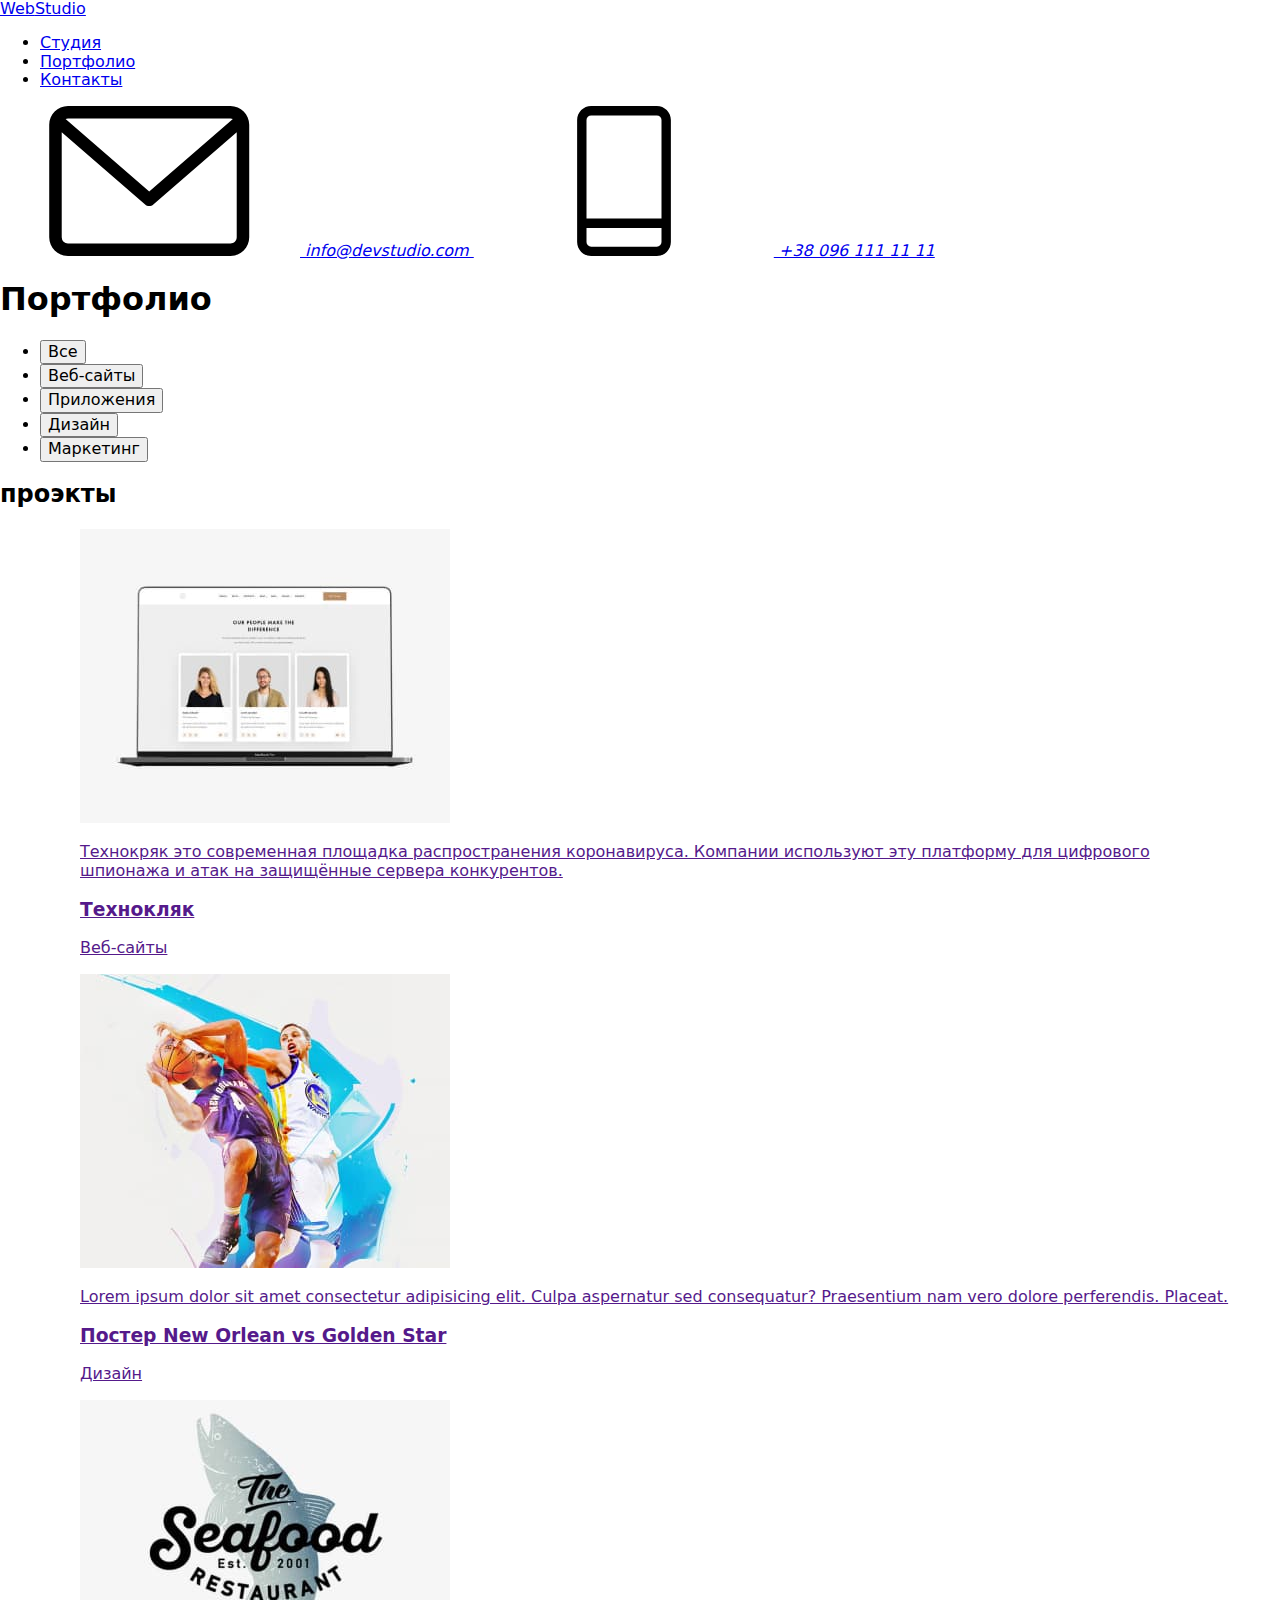
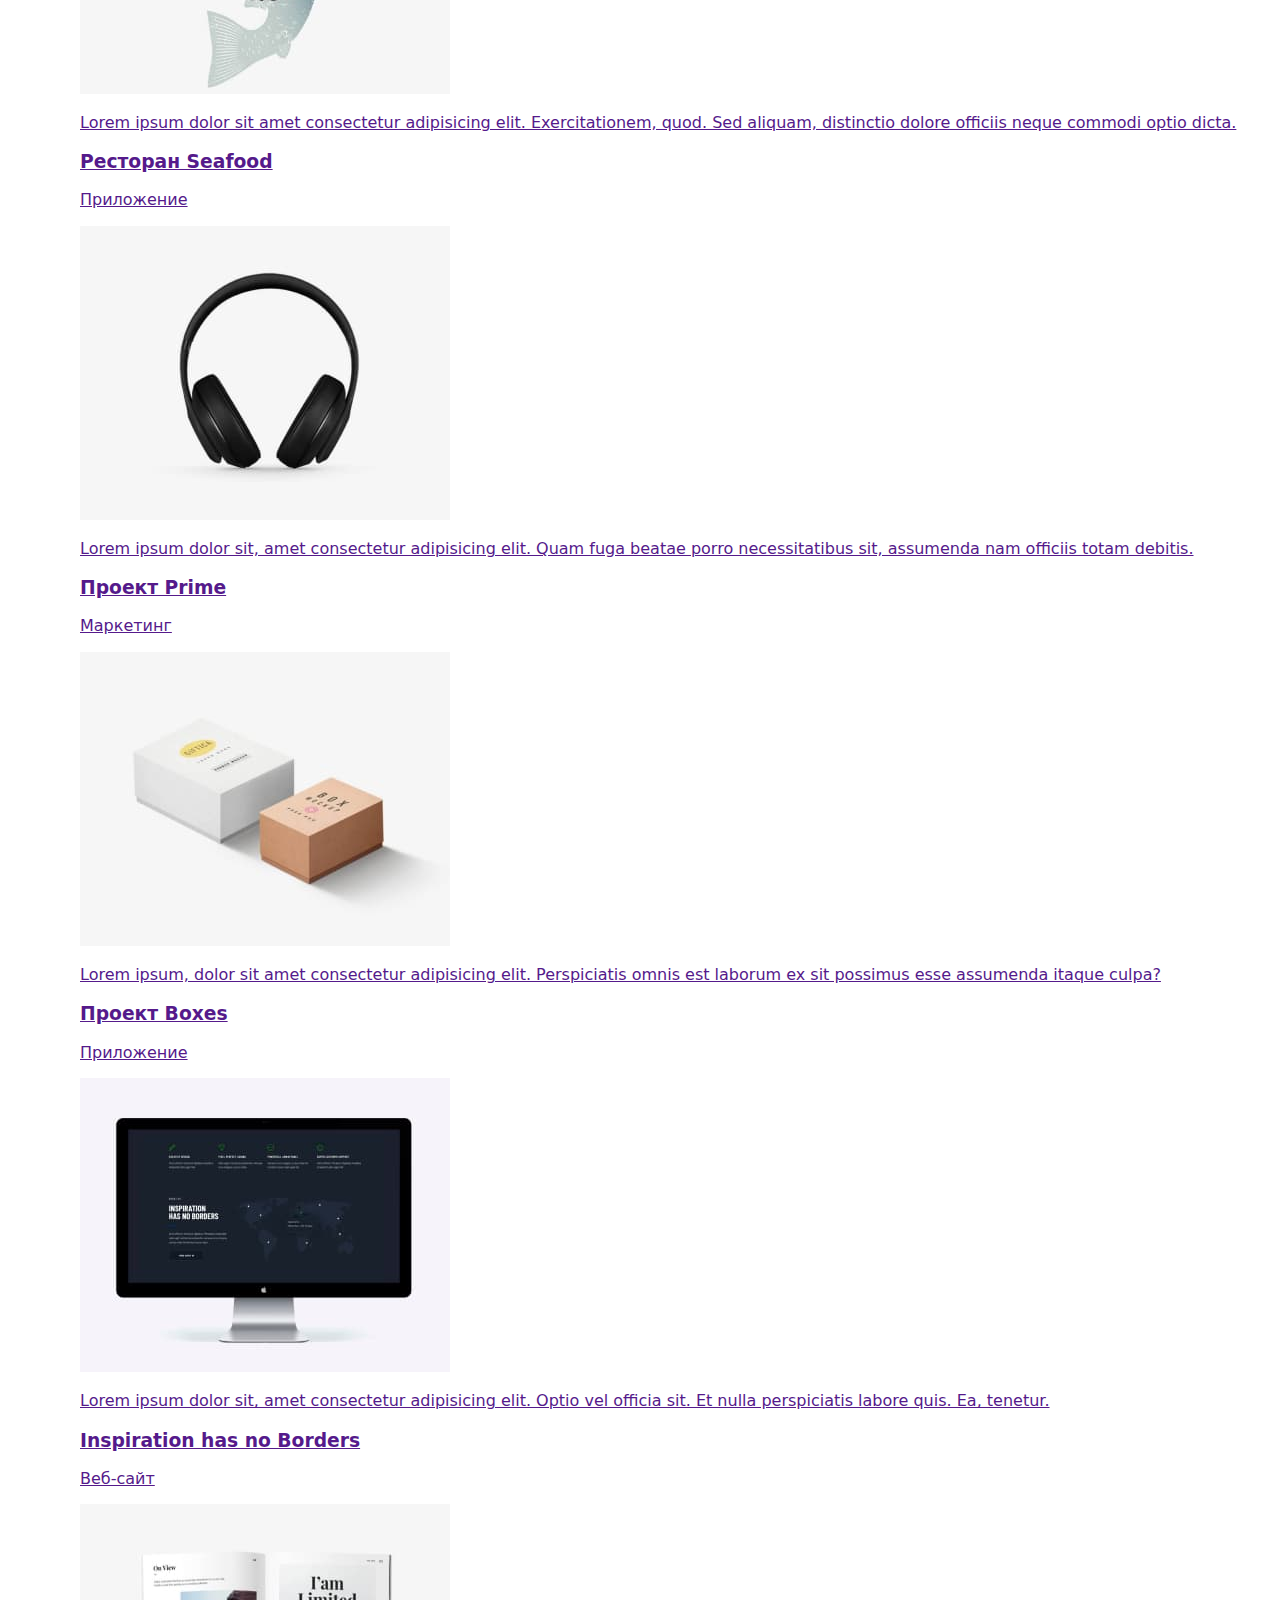
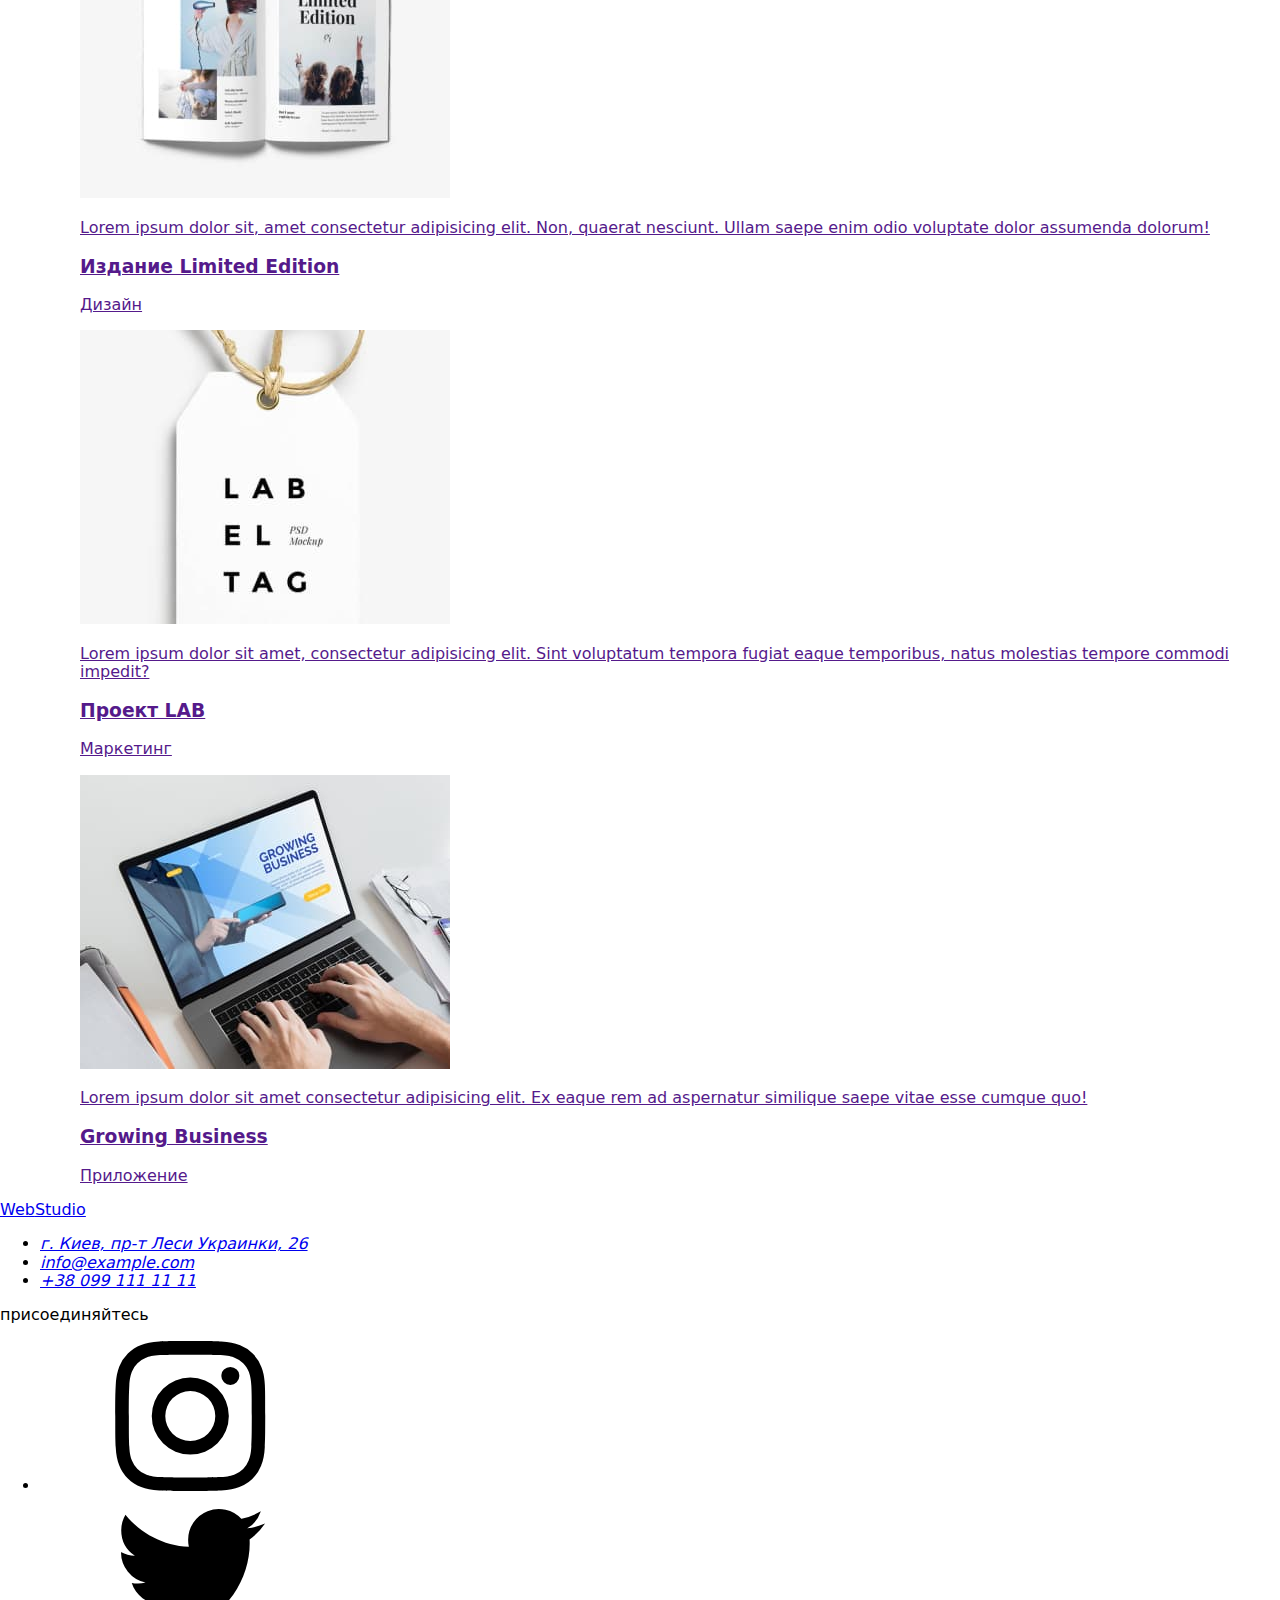
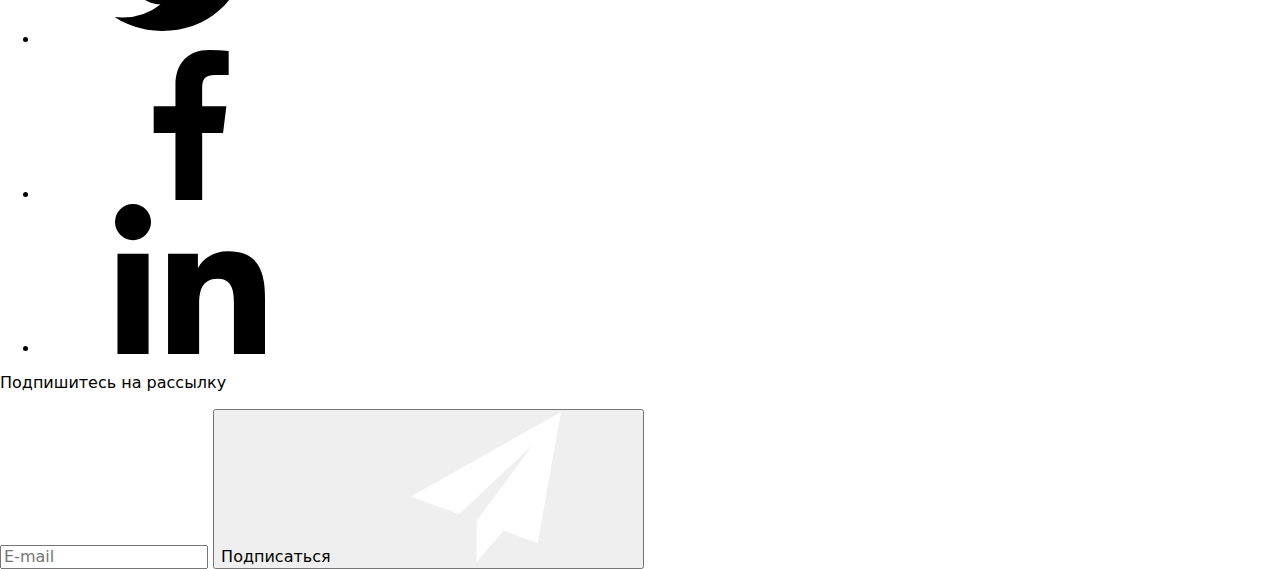
==== portfolio.html @ 7728acc0 "Адаптивная верстка" ====
<!DOCTYPE html>
<html lang="en">
<head>
    <meta charset="UTF-8">
    <meta name="viewport" content="width=device-width, initial-scale=1.0">
    <!--<link rel="stylesheet" href="./css/fonts.css"> -->
    <link rel="preconnect" href="https://fonts.gstatic.com">
    <link href="https://fonts.googleapis.com/css2?family=Raleway:wght@400;500;700;900&family=Roboto:wght@400;500;700;900&display=swap" rel="stylesheet">
    <link rel="stylesheet" href="https://cdnjs.cloudflare.com/ajax/libs/modern-normalize/1.0.0/modern-normalize.min.css">
    <link rel="stylesheet" href="./css/main.min.css">
    <title>WebStudio Портфолио</title>
</head>
<body>
    <div class="portfolio-page">
        <header class="header">
        <div class="header__conteiner">
            <!--логотип-->
            <a href="./index.html" class="logo">
                <span class="logo__first-word">Web</span><span class="logo__right">Studio</span>
            </a>
            <!--Навигация-->
            <nav class="navigation">
                <ul class="navigation__list">
                   
                    <li class="navigation__item">
                        <a href="./index.html" class="navigation__link navigation__link--underline">Студия</a>
                    </li>
                   
                    <li class="navigation__item">
                        <a href="./portfolio.html" class="navigation__link navigation__link--accent">Портфолио</a>
                    </li>
                    
                    <li class="navigation__item">
                        <a href="./contacts.htm" class="navigation__link navigation__link--underline">Контакты</a>
                    </li>

                </ul>
            </nav>
            <!--ссылки контактов-->
            <address class="header__address">
                <a class="header__address-link" href="mail:mail:info@devstudio.com">
                    <svg class="header__address-icon-envelope">
                        <use href="./images/icon.svg#icon-envelope"></use>
                    </svg>
                    info@devstudio.com
                </a>
                <a class="header__address-link header__address-link--margin" href="tel:+380961111111">
                    <svg class="header__address-icon-phone">
                        <use href="./images/icon.svg#icon-Vector"></use>
                    </svg>
                    +38 096 111 11 11
                </a>
            </address>
        </div>
        </header>
        <main class="main-content">
            <!--блок портфолио с навигацией по ниму-->
            <section class="portfolio-navigation">
                <h1 class="visually-hidden">Портфолио</h1>
                <!--заглавие навигация-->    
                <ul class="portfolio-navigation__list">
                    <li class="portfolio-navigation__item">
                        <button type="button" class="portfolio-navigation__button portfolio-navigation__button--all">Все</button>
                    </li>
                    <li class="portfolio-navigation__item">
                        <button type="button" class="portfolio-navigation__button portfolio-navigation__button--web-site">Веб-сайты</button>
                    </li>
                    <li class="portfolio-navigation__item">
                        <button type="button" class="portfolio-navigation__button portfolio-navigation__button--application">Приложения</button>
                    </li>
                    <li class="portfolio-navigation__item">
                        <button type="button" class="portfolio-navigation__button portfolio-navigation__button--design">Дизайн</button>
                    </li>
                    <li class="portfolio-navigation__item">
                        <button type="button" class="portfolio-navigation__button portfolio-navigation__button--marketing">Маркетинг</button>
                    </li>
                </ul>
                <section class="projects">
                    <h2 class="visually-hidden">проэкты</h2>
                    <ul class="projects__list">
                     
                        <il class="projects__item">
                            <a href="" class="projects__card-link"> 
                                <figure class="card">
                                    <div class="card__thumb">
                                        <img src="./images/portfolio/technocrak.jpg" alt="открытый ноутбук с изображением веб сайта на экране" width="370" height="294">
                                        <div class="thumb">
                                            <p class="thumb__text">
                                                Технокряк это современная площадка распространения 
                                                коронавируса. Компании используют эту платформу для 
                                                цифрового шпионажа и атак на защищённые сервера 
                                                конкурентов.
                                            </p>
                                        </div>
                                    </div>
                                    <figcaption class="card__caption">
                                            <h3 class="card__head">Технокляк</h3>
                                            <p class="card__title">Веб-сайты</p>
                                    </figcaption>
                                </figure>
                            </a>
                        </il>
                    
                        <il class="projects__item">
                            <a href="" class="projects__card-link">
                                <figure class="card">
                                    <div class="card__thumb">
                                        <img src="./images/portfolio/poster.jpg" alt="Баскетболисты в фиолетовой и белой форме борятся за мяч в прыжке" width="370" height="294">
                                        <div class="thumb">
                                            <p class="thumb__text">
                                                Lorem ipsum dolor sit amet consectetur adipisicing elit. 
                                                Culpa aspernatur sed consequatur? Praesentium nam vero 
                                                dolore perferendis. Placeat.
                                            </p>
                                        </div>
                                    </div>
                                    <figcaption class="card__caption">
                                        <h3 class="card__head">Постер New Orlean vs Golden Star</h3>
                                        <p class="card__title">Дизайн</p>
                                    </figcaption>
                                </figure>
                            </a>
                        </il>
                    
                        <il class="projects__item">
                            <a href="" class="projects__card-link">
                                <figure class="card">
                                    <div class="card__thumb">
                                        <img src="./images/portfolio/aplication_restoran.jpg" alt="Стилизированая надпись the seafood restaurant на фоне рыбы " width="370" height="294">
                                        <div class="thumb">
                                            <p class="thumb__text">
                                                Lorem ipsum dolor sit amet consectetur adipisicing elit. 
                                                Exercitationem, quod. Sed aliquam, distinctio dolore 
                                                officiis neque commodi optio dicta.
                                            </p>
                                        </div>
                                    </div>  
                                    <figcaption class="card__caption">
                                        <h3 class="card__head">Ресторан Seafood</h3>
                                        <p class="card__title">Приложение</p>
                                    </figcaption>
                                </figure>
                            </a>
                        </il>
                    
                        <il class="projects__item ">
                            <a href="" class="projects__card-link">
                                <figure class="card">
                                    <div class="card__thumb">
                                        <img src="./images/portfolio/prime_marketing.jpg" alt="Наушники" width="370" height="294">
                                        <div class="thumb">
                                            <p class="thumb__text">
                                                Lorem ipsum dolor sit, amet consectetur adipisicing elit. 
                                                Quam fuga beatae porro necessitatibus sit, assumenda nam 
                                                officiis totam debitis.
                                            </p>
                                        </div>
                                    </div>
                                    <figcaption class="card__caption">
                                        <h3 class="card__head">Проект Prime</h3>
                                        <p class="card__title">Маркетинг</p>
                                    </figcaption> 
                                </figure>
                            </a>
                        
                        </il>
                    
                        <il class="projects__item ">
                            <a href="" class="projects__card-link">
                                <figure class="card">
                                    <div class="card__thumb">
                                        <img src="./images/portfolio/aplication_boxes.jpg" alt="Две коробки с надписями большая белая и маленькая коричневая" width="370" height="294">
                                        <div class="thumb">
                                            <p class="thumb__text">
                                                Lorem ipsum, dolor sit amet consectetur adipisicing elit. 
                                                Perspiciatis omnis est laborum ex sit possimus esse 
                                                assumenda itaque culpa?
                                            </p>
                                        </div>
                                    </div>
                                    <figcaption class="card__caption">
                                        <h3 class="card__head">Проект Boxes</h3>
                                        <p class="card__title">Приложение</p>
                                    </figcaption>
                                </figure>
                            </a> 
                        </il>
                    
                        <il class="projects__item ">
                            <a href="" class="projects__card-link">
                                <figure class="card">
                                    <div class="card__thumb">
                                        <img src="./images/portfolio/web_site.jpg" alt="Монитор с изображением сайта на котором текст и карта мира" width="370" height="294">
                                        <div class="thumb">
                                            <p class="thumb__text">
                                                Lorem ipsum dolor sit, amet consectetur adipisicing elit. 
                                                Optio vel officia sit. Et nulla perspiciatis labore quis. 
                                                Ea, tenetur.
                                            </p>
                                        </div>
                                    </div>
                                    <figcaption class="card__caption">
                                        <h3 class="card__head">Inspiration has no Borders</h3>
                                        <p class="card__title">Веб-сайт</p>
                                    </figcaption>        
                                </figure>
                            </a>
                        </il>
                    
                        <il class="projects__item ">
                            <a href="" class="projects__card-link">
                                <figure class="card">
                                    <div class="card__thumb">
                                        <img src="./images/portfolio/edition_design.jpg" alt="открытая книгы с фотографиями и текстом" width="370" height="294">
                                        <div class="thumb">
                                            <p class="thumb__text">
                                                Lorem ipsum dolor sit, amet consectetur adipisicing elit. 
                                                Non, quaerat nesciunt. Ullam saepe enim odio voluptate dolor 
                                                assumenda dolorum!
                                            </p>
                                        </div>
                                    </div>
                                    <figcaption class="card__caption">
                                        <h3 class="card__head">Издание Limited Edition</h3>
                                        <p class="card__title">Дизайн</p>
                                    </figcaption>      
                                </figure>
                            </a>
                        </il>
                    
                        <il class="projects__item ">
                            <a href="" class="projects__card-link">
                                <figure class="card">
                                    <div class="card__thumb">
                                        <img src="./images/portfolio/lab_marketing.jpg" alt="Белая этикетка с надписью LAB EL TAG на джгутовой нитке" width="370" height="294">
                                        <div class="thumb">
                                            <p class="thumb__text">
                                                Lorem ipsum dolor sit amet, consectetur adipisicing elit. 
                                                Sint voluptatum tempora fugiat eaque temporibus, natus 
                                                molestias tempore commodi impedit?
                                            </p>
                                        </div>
                                    </div>
                                    <figcaption class="card__caption">
                                        <h3 class="card__head">Проект LAB</h3>
                                        <p class="card__title">Маркетинг</p>
                                    </figcaption>  
                                </figure>
                            </a>
                        </il>
                    
                        <il class="projects__item ">
                            <a href="" class="projects__card-link">
                                <figure class="card">
                                    <div class="card__thumb">
                                        <img src="./images/portfolio/aplicanion_growing_buisness.jpg" alt="Ноутбук на рабочем столе с открытым приложением" width="370" height="294">
                                        <div class="thumb">
                                            <p class="thumb__text">
                                                Lorem ipsum dolor sit amet consectetur adipisicing elit. 
                                                Ex eaque rem ad aspernatur similique saepe vitae esse 
                                                cumque quo!
                                            </p>
                                        </div>
                                    </div>
                                    <figcaption class="card__caption">
                                        <h3 class="card__head">Growing Business</h3>
                                        <p class="card__title">Приложение</p>
                                    </figcaption>  
                                 </figure>
                            </a>
                        </il>
                        
                    </ul>
                </section>
            </section>
        </main>
        <footer class="footer">
        <section class="footer__section">
            <div class="footer__conteiner">

                <!--ссылки навигации и контактов-->
                <div class="footer__links-conteiner">
                    <a href="./index.html" class="logo logo--footer">
                        <span class="logo__first-word">Web</span><span>Studio</span>
                    </a>
                    <address class="footer__address">
                        <ul class="footer__address__list">
                            <li class="footer__address-contact">
                                <a href="https://goo.gl/maps/pXZyXXm4pR66iuyq8" class="footer__location-on-map">г. Киев, пр-т Леси Украинки, 26</a>
                            </li>
                            <li class="footer__address-contact">
                                <a href="mailto:info@example.com" class="footer__contact-link">info@example.com</a>
                            </li>
                            <li class="footer__address-contact">
                                <a href="tel:+380991111111" class="footer__contact-link">+38 099 111 11 11</a>
                            </li>
                        </ul>
                    </address>
                </div>

                <!--соцсетеи-->
                <div class="social">
                <p class="social__slogan">присоединяйтесь</p>
                <ul class="social__connect-list">
                 
                    <li class="social__connect-item">
                        <a href="" class="social__connect-link">
                            <svg class="social__connect-icon">
                                <use href="./images/icon.svg#icon-instagram"></use>
                            </svg>
                        </a>
                    </li>
                 
                    <li class="social__connect-item">
                        <a href="" class="social__connect-link">
                            <svg class="social__connect-icon">
                                <use href="./images/icon.svg#icon-twitter"></use>
                            </svg>
                        </a>
                    </li>
                  
                    <li class="social__connect-item">
                        <a href="" class="social__connect-link">
                            <svg class="social__connect-icon">
                                <use href="./images/icon.svg#icon-facebook"></use>
                            </svg>
                        </a>
                    </li>
                  
                    <li class="social__connect-item">
                        <a href="" class="social__connect-link">
                            <svg class="social__connect-icon">
                                <use href="./images/icon.svg#icon-linkedin"></use>
                            </svg>
                        </a>
                    </li>
                </ul>
                </div>

                <!--Подписка на рассылку-->
                <div class="subscribe">
                    <p class="subscribe__slogan">Подпишитесь на рассылку</p>
                    <form action="" class="subscribe__form">
                        
                            <input type="text" name="foot_email" id="foot_email" class="subscribe__input" placeholder="E-mail">
                        
                        <button type="submit" class="subscribe__button">
                            <span class="subscribe__button-text">Подписаться</span>
                            <svg class="subscribe__button-icon">
                                <use href="./images/icon.svg#icon-icon-send"></use>
                            </svg>
                        </button>
                    </form>
                </div>
            </div>
        </section>
        </footer>
    </div>
</body>
</html>
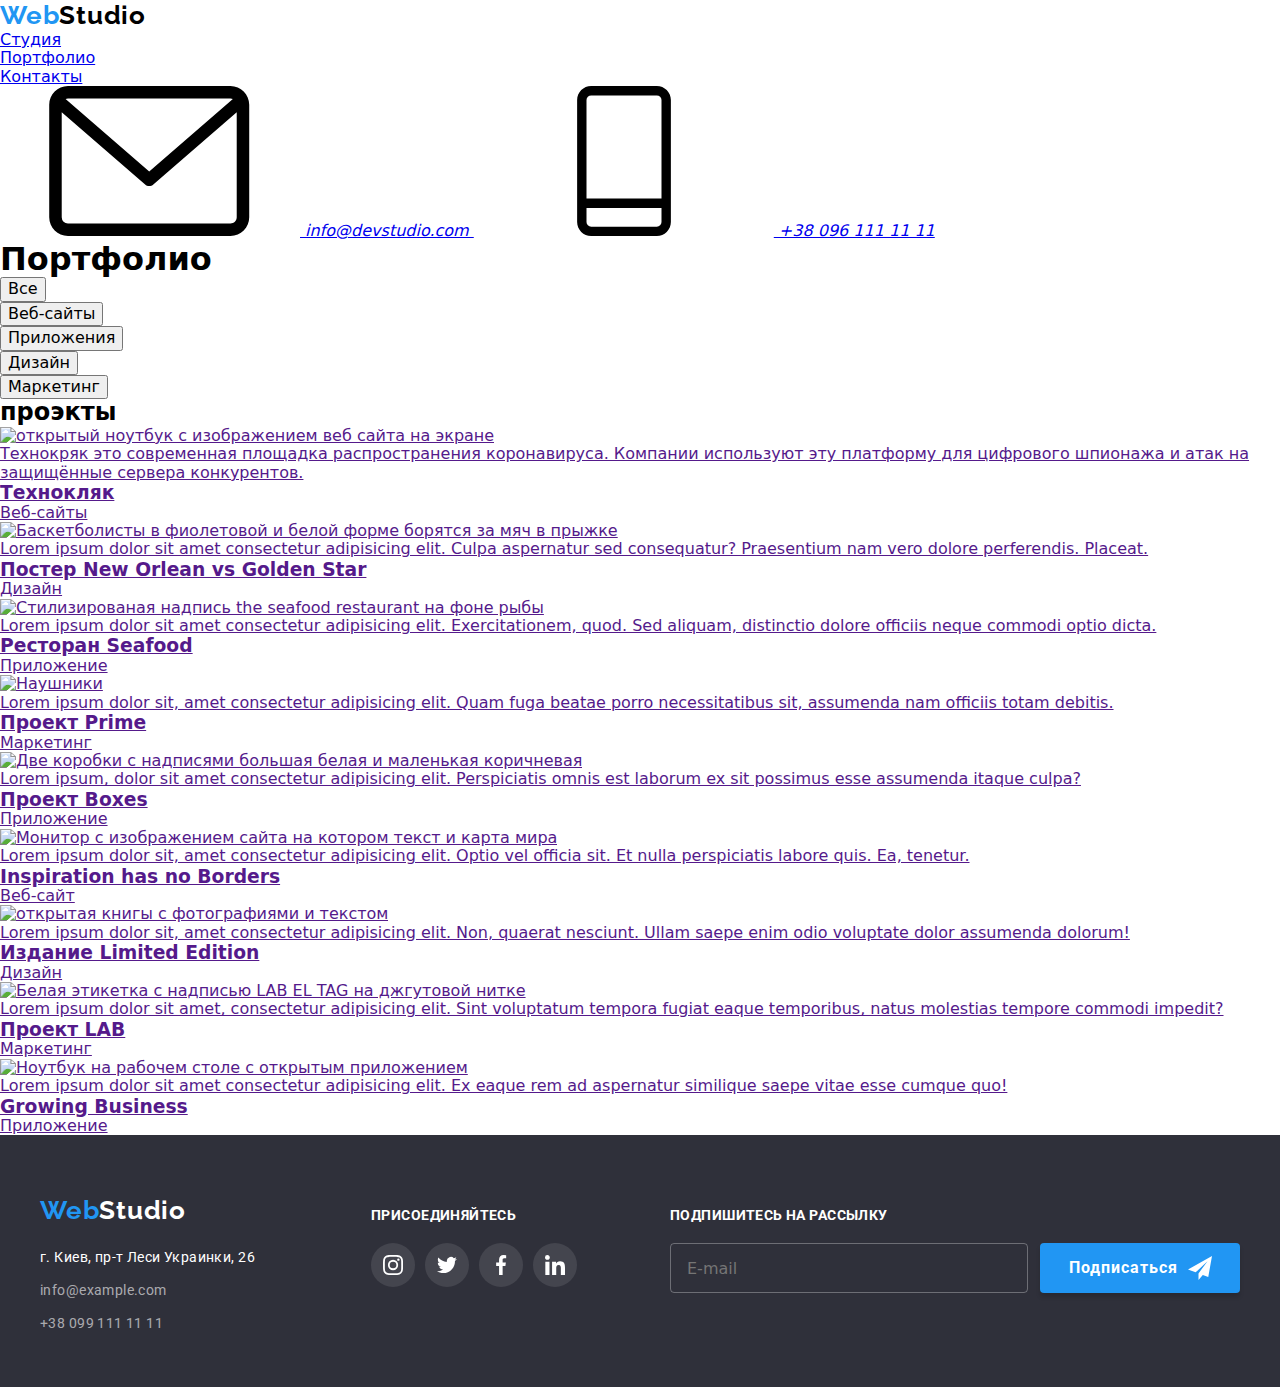
==== commit 13fa488b: "адаптивная верстка" ====
--- a/portfolio.html
+++ b/portfolio.html
@@ -83,7 +83,16 @@
                             <a href="" class="projects__card-link"> 
                                 <figure class="card">
                                     <div class="card__thumb">
-                                        <img src="./images/portfolio/technocrak.jpg" alt="открытый ноутбук с изображением веб сайта на экране" width="370" height="294">
+                                        <img 
+                                        
+                                        srcset="./images/portfolio/mobile/technocrak-2х.jpg 2x, 
+                                                ./images/portfolio/table/technocrak-t1х.jpg 1x,
+                                                ./images/portfolio/table/technocrak-t2х.jpg 2x,
+                                                ./images/portfolio/desktop/technocrak-1х.jpg 1x,
+                                                ./images/portfolio/desktop/technocrak-2х.jpg 2x
+                                                " 
+                                        
+                                                src="./images/portfolio/mobile/technocrak-1х.jpg" alt="открытый ноутбук с изображением веб сайта на экране">
                                         <div class="thumb">
                                             <p class="thumb__text">
                                                 Технокряк это современная площадка распространения 
@@ -105,7 +114,14 @@
                             <a href="" class="projects__card-link">
                                 <figure class="card">
                                     <div class="card__thumb">
-                                        <img src="./images/portfolio/poster.jpg" alt="Баскетболисты в фиолетовой и белой форме борятся за мяч в прыжке" width="370" height="294">
+                                        <img 
+                                        srcset="./images/portfolio/mobile/poster-2х.jpg 2x, 
+                                        ./images/portfolio/table/poster-t1х.jpg 1x,
+                                        ./images/portfolio/table/poster-t2х.jpg 2x,
+                                        ./images/portfolio/desktop/poster-1х.jpg 1x,
+                                        ./images/portfolio/desktop/poster-2х.jpg 2x
+                                        "
+                                        src="./images/portfolio/mobile/poster-1х.jpg" alt="Баскетболисты в фиолетовой и белой форме борятся за мяч в прыжке" width="370" height="294">
                                         <div class="thumb">
                                             <p class="thumb__text">
                                                 Lorem ipsum dolor sit amet consectetur adipisicing elit. 
@@ -126,7 +142,14 @@
                             <a href="" class="projects__card-link">
                                 <figure class="card">
                                     <div class="card__thumb">
-                                        <img src="./images/portfolio/aplication_restoran.jpg" alt="Стилизированая надпись the seafood restaurant на фоне рыбы " width="370" height="294">
+                                        <img 
+                                        srcset="./images/portfolio/mobile/aplication_restoran-2х.jpg 2x, 
+                                        ./images/portfolio/table/aplication_restoran-t1х.jpg 1x,
+                                        ./images/portfolio/table/aplication_restoran-t2х.jpg 2x,
+                                        ./images/portfolio/desktop/aplication_restoran-1х.jpg 1x,
+                                        ./images/portfolio/desktop/aplication_restoran-2х.jpg 2x
+                                        "
+                                        src="./images/portfolio/mobile/aplication_restoran-1х.jpg" alt="Стилизированая надпись the seafood restaurant на фоне рыбы " width="370" height="294">
                                         <div class="thumb">
                                             <p class="thumb__text">
                                                 Lorem ipsum dolor sit amet consectetur adipisicing elit. 
@@ -147,7 +170,14 @@
                             <a href="" class="projects__card-link">
                                 <figure class="card">
                                     <div class="card__thumb">
-                                        <img src="./images/portfolio/prime_marketing.jpg" alt="Наушники" width="370" height="294">
+                                        <img 
+                                        srcset="./images/portfolio/mobile/poster-2х.jpg 2x, 
+                                        ./images/portfolio/table/poster-t1х.jpg 1x,
+                                        ./images/portfolio/table/poster-t2х.jpg 2x,
+                                        ./images/portfolio/desktop/poster-1х.jpg 1x,
+                                        ./images/portfolio/desktop/poster-2х.jpg 2x
+                                        "
+                                        src="./images/portfolio/mobile/prime_marketing-1х.jpg" alt="Наушники" width="370" height="294">
                                         <div class="thumb">
                                             <p class="thumb__text">
                                                 Lorem ipsum dolor sit, amet consectetur adipisicing elit. 
@@ -169,7 +199,14 @@
                             <a href="" class="projects__card-link">
                                 <figure class="card">
                                     <div class="card__thumb">
-                                        <img src="./images/portfolio/aplication_boxes.jpg" alt="Две коробки с надписями большая белая и маленькая коричневая" width="370" height="294">
+                                        <img 
+                                        srcset="./images/portfolio/mobile/aplication_boxes@2х.jpg 2x, 
+                                        ./images/portfolio/table/aplication_boxes-t1х.jpg 1x,
+                                        ./images/portfolio/table/aplication_boxes-t2х.jpg 2x,
+                                        ./images/portfolio/desktop/aplication_boxes-1х.jpg 1x,
+                                        ./images/portfolio/desktop/aplication_boxes-2х.jpg 2x
+                                        "
+                                        src="./images/portfolio/mobile/aplication_boxes@1х.jpg" alt="Две коробки с надписями большая белая и маленькая коричневая" width="370" height="294">
                                         <div class="thumb">
                                             <p class="thumb__text">
                                                 Lorem ipsum, dolor sit amet consectetur adipisicing elit. 
@@ -190,7 +227,14 @@
                             <a href="" class="projects__card-link">
                                 <figure class="card">
                                     <div class="card__thumb">
-                                        <img src="./images/portfolio/web_site.jpg" alt="Монитор с изображением сайта на котором текст и карта мира" width="370" height="294">
+                                        <img 
+                                        srcset="./images/portfolio/mobile/web_site-2х.jpg 2x, 
+                                        ./images/portfolio/table/web_site-t1х.jpg 1x,
+                                        ./images/portfolio/table/web_site-t2х.jpg 2x,
+                                        ./images/portfolio/desktop/web_site-1х.jpg 1x,
+                                        ./images/portfolio/desktop/web_site-2х.jpg 2x
+                                        "
+                                        src="./images/portfolio/mobile/web_site-1х.jpg" alt="Монитор с изображением сайта на котором текст и карта мира" width="370" height="294">
                                         <div class="thumb">
                                             <p class="thumb__text">
                                                 Lorem ipsum dolor sit, amet consectetur adipisicing elit. 
@@ -211,7 +255,14 @@
                             <a href="" class="projects__card-link">
                                 <figure class="card">
                                     <div class="card__thumb">
-                                        <img src="./images/portfolio/edition_design.jpg" alt="открытая книгы с фотографиями и текстом" width="370" height="294">
+                                        <img 
+                                        srcset="./images/portfolio/mobile/edition_design-2х.jpg 2x, 
+                                        ./images/portfolio/table/edition_design-t1х.jpg 1x,
+                                        ./images/portfolio/table/edition_design-t2х.jpg 2x,
+                                        ./images/portfolio/desktop/edition_design-1х.jpg 1x,
+                                        ./images/portfolio/desktop/edition_design-2х.jpg 2x
+                                        "
+                                        src="./images/portfolio/mobile/edition_design-1х.jpg" alt="открытая книгы с фотографиями и текстом" width="370" height="294">
                                         <div class="thumb">
                                             <p class="thumb__text">
                                                 Lorem ipsum dolor sit, amet consectetur adipisicing elit. 
@@ -232,7 +283,14 @@
                             <a href="" class="projects__card-link">
                                 <figure class="card">
                                     <div class="card__thumb">
-                                        <img src="./images/portfolio/lab_marketing.jpg" alt="Белая этикетка с надписью LAB EL TAG на джгутовой нитке" width="370" height="294">
+                                        <img 
+                                        srcset="./images/portfolio/mobile/lab_marketing-2х.jpg 2x,  
+                                        ./images/portfolio/table/lab_marketing-t1х.jpg 1x, 
+                                        ./images/portfolio/table/lab_marketing-t2х.jpg 2x, 
+                                        ./images/portfolio/desktop/lab_marketing-1х.jpg 1x, 
+                                        ./images/portfolio/desktop/lab_marketing-2х.jpg 2x
+                                        "
+                                        src="./images/portfolio/mobile/lab_marketing-1х.jpg" alt="Белая этикетка с надписью LAB EL TAG на джгутовой нитке" width="370" height="294">
                                         <div class="thumb">
                                             <p class="thumb__text">
                                                 Lorem ipsum dolor sit amet, consectetur adipisicing elit. 
@@ -253,7 +311,14 @@
                             <a href="" class="projects__card-link">
                                 <figure class="card">
                                     <div class="card__thumb">
-                                        <img src="./images/portfolio/aplicanion_growing_buisness.jpg" alt="Ноутбук на рабочем столе с открытым приложением" width="370" height="294">
+                                        <img 
+                                        srcset="./images/portfolio/mobile/aplication_growing_buisness-2х.jpg 2x, 
+                                        ./images/portfolio/table/aplication_growing_buisness-t1х.jpg 1x,
+                                        ./images/portfolio/table/aplication_growing_buisness-t2х.jpg 2x,
+                                        ./images/portfolio/desktop/aplication_growing_buisness-1х.jpg 1x,
+                                        ./images/portfolio/desktop/aplication_growing_buisness-2х.jpg 2x
+                                        "
+                                        src="./images/portfolio/mobile/aplication_growing_buisness-1х.jpg" alt="Ноутбук на рабочем столе с открытым приложением" width="370" height="294">
                                         <div class="thumb">
                                             <p class="thumb__text">
                                                 Lorem ipsum dolor sit amet consectetur adipisicing elit. 
--- a/css/main.min.css
+++ b/css/main.min.css
@@ -0,0 +1,2 @@
+ul,li,p,figure,h1,h2,h3,p{margin:0px;padding:0px}ul{list-style:none}@media screen and (max-width: 480px){.main-page{max-width:480px;margin:0 auto}}@media screen and (max-width: 1199px){.main-page{max-width:1199px;margin:0 auto}}@media screen and (min-width: 1200px){.main-page{margin:0 auto 0 auto;overflow:hidden}}.logo{color:#000;width:145px;height:31px;text-decoration:none;font-family:"Raleway",sans-serif;font-style:normal;font-weight:bold;font-size:26px;line-height:1.192;letter-spacing:0.03em}.logo--footer{display:block;color:#fff}@media screen and (max-width: 1199px){.logo--footer{text-align:center;margin:0 auto}}@media screen and (min-width: 1200px){.logo--footer{margin:0 93px 20px 0}.logo--footer:focus{text-decoration:underline;outline:none}}.logo__first-word{color:#2196F3}.footer{background-color:#2F303A}.footer__section{width:100%;margin:0 auto;overflow:hidden}@media screen and (min-width: 768px){.footer__section{max-width:768px;height:463px}}@media screen and (min-width: 1200px){.footer__section{max-width:1600px;height:252px;margin:0 auto 0 auto}}.footer__conteiner{padding-top:60px;padding-bottom:60px}@media screen and (min-width: 768px){.footer__conteiner{display:-webkit-box;display:-ms-flexbox;display:flex;-ms-flex-wrap:wrap;flex-wrap:wrap;padding-left:76px;padding-right:89px}}@media screen and (min-width: 1200px){.footer__conteiner{display:-webkit-box;display:-ms-flexbox;display:flex;-webkit-box-pack:center;-ms-flex-pack:center;justify-content:center;max-width:1200px;margin:0 auto;padding:0}}.footer__links-conteiner{margin:0 auto}@media screen and (min-width: 768px){.footer__links-conteiner{margin:0 0 60px 0}}@media screen and (min-width: 1200px){.footer__links-conteiner{margin:0;padding-top:60px;padding-bottom:60px;margin-right:93px}}.footer__address{margin-top:20px}@media screen and (min-width: 768px){.footer__address{margin:20px 0 0 0}}@media screen and (min-width: 1200px){.footer__address{padding:0;margin:20px 0 0 0}}@media screen and (min-width: 1200px){.footer__address__list{padding:0;list-style:none}}.footer__address-contact{font-family:"Roboto",sans-serif;font-style:normal;font-weight:normal;font-size:14px;line-height:1.714;letter-spacing:0.03em}@media screen and (max-width: 1199px){.footer__address-contact{text-align:center}}@media screen and (min-width: 768px){.footer__address-contact:not(:last-child){margin-bottom:8px}}@media screen and (min-width: 1200px){.footer__address-contact:not(:last-child){margin-bottom:9px}}.footer__location-on-map{color:#fff;text-decoration:none}.footer__location-on-map:focus{text-decoration:underline;outline:none}.footer__contact-link{color:rgba(255,255,255,0.6);text-decoration:none}.footer__contact-link:focus{text-decoration:underline;outline:none}.social{width:206px;height:80px;margin:60px auto 0}@media screen and (min-width: 768px){.social{margin:0 0 102px auto}}@media screen and (min-width: 1200px){.social{margin:72px 0 100px 0}}.social__slogan{font-family:"Roboto",sans-serif;font-style:normal;font-weight:bold;font-size:14px;line-height:1.142;letter-spacing:0.03em;text-transform:uppercase;color:#fff}@media screen and (max-width: 1199px){.social__slogan{text-align:center}}.social__connect-list{display:-webkit-box;display:-ms-flexbox;display:flex;-webkit-box-align:center;-ms-flex-align:center;align-items:center;-webkit-box-pack:center;-ms-flex-pack:center;justify-content:center;margin-top:20px;list-style:none;padding:0}.social__connect-item:not(:last-child){margin-right:10px}.social__connect-link{display:-webkit-box;display:-ms-flexbox;display:flex;-webkit-box-align:center;-ms-flex-align:center;align-items:center;-webkit-box-pack:center;-ms-flex-pack:center;justify-content:center;width:44px;height:44px;border-radius:50%;background-color:rgba(255,255,255,0.1);color:#fff;-webkit-transition-property:background-color;transition-property:background-color;-webkit-transition-duration:250ms;transition-duration:250ms;-webkit-transition-timing-function:cubic-bezier(0.4, 0, 0.2, 1);transition-timing-function:cubic-bezier(0.4, 0, 0.2, 1)}.social__connect-link:focus,.social__connect-link:hover{border-radius:50%;background-color:#2196F3;outline:none}.social__connect-icon{width:20px;height:20px;fill:currentColor}.subscribe{display:block;max-width:450px;height:156px;margin:60px auto 0}@media screen and (min-width: 768px){.subscribe{margin:0 auto}}@media screen and (min-width: 1200px){.subscribe{max-width:570px;height:86px;margin:72px 0 94px 93px}}.subscribe__slogan{font-family:"Roboto",sans-serif;font-style:normal;font-weight:bold;font-size:14px;line-height:1.142;letter-spacing:0.03em;text-transform:uppercase;color:#fff}@media screen and (max-width: 1199px){.subscribe__slogan{text-align:center}}.subscribe__form{text-align:center}@media screen and (max-width: 1199px){.subscribe__form{text-align:center}}@media screen and (min-width: 1200px){.subscribe__form{display:-webkit-box;display:-ms-flexbox;display:flex}}.subscribe__input{width:450px;height:50px;margin-top:20px;padding-left:16px;border:1px solid rgba(255,255,255,0.3);border-radius:4px;background-color:transparent;color:#fff;-webkit-transition:border 250ms cubic-bezier(0.4, 0, 0.2, 1);transition:border 250ms cubic-bezier(0.4, 0, 0.2, 1)}.subscribe__input:focus{border:2px solid #2196F3;-webkit-transition:border 250ms cubic-bezier(0.4, 0, 0.2, 1);transition:border 250ms cubic-bezier(0.4, 0, 0.2, 1);outline:none}@media screen and (min-width: 1200px){.subscribe__input{width:358px}}.subscribe__button{display:-webkit-box;display:-ms-flexbox;display:flex;-webkit-box-align:center;-ms-flex-align:center;align-items:center;width:200px;height:50px;margin-top:20px;margin-left:auto;margin-right:auto;padding-left:29px;padding-right:28px;border:none;border-radius:4px;background-color:#2196F3;-webkit-box-shadow:0px 4px 4px rgba(0,0,0,0.15);box-shadow:0px 4px 4px rgba(0,0,0,0.15)}@media screen and (min-width: 1200px){.subscribe__button{margin-left:12px;margin-right:0}}.subscribe__button-text{font-family:"Roboto",sans-serif;font-style:normal;font-weight:bold;font-size:16px;line-height:1.875;letter-spacing:0.06em;color:#fff}.subscribe__button-icon{width:24px;height:24px;margin-left:10px}.our-team__card-title{font-family:"Roboto",sans-serif;font-style:normal;font-weight:500;font-size:16px;line-height:19px;text-align:center;letter-spacing:0.03em;color:#212121}.our-team__card-specialty{font-family:"Roboto",sans-serif;font-style:normal;font-weight:normal;font-size:16px;line-height:19px;text-align:center;letter-spacing:0.03em}.our-team__social-list{display:-webkit-box;display:-ms-flexbox;display:flex}.our-team__social-link{width:44px}.our-team__social-icon{width:44px;height:44px}.regular-customers{margin-top:60px;margin-left:auto;margin-right:auto}@media screen and (min-width: 1200px){.regular-customers{margin-top:94px;margin-bottom:94px;margin-left:auto;margin-right:auto}}.regular-customers__conteiner{margin:0 auto 60px}@media screen and (max-width: 767px){.regular-customers__conteiner{max-width:480px}}@media screen and (min-width: 768px){.regular-customers__conteiner{width:768px}}@media screen and (min-width: 1200px){.regular-customers__conteiner{margin:0 auto;min-width:1200px}}.regular-customers__head{font-family:"Roboto",sans-serif;font-style:normal;font-weight:bold;text-align:center;letter-spacing:0.03em;color:#212121}@media screen and (max-width: 1199px){.regular-customers__head{font-size:28px;line-height:1.178;margin-bottom:30px}}@media screen and (min-width: 1200px){.regular-customers__head{font-size:36px;line-height:1.166;margin-bottom:50px}}.regular-customers__list{display:-webkit-box;display:-ms-flexbox;display:flex;-webkit-box-pack:center;-ms-flex-pack:center;justify-content:center}@media screen and (max-width: 1199px){.regular-customers__list{-ms-flex-wrap:wrap;flex-wrap:wrap;margin-left:-30px;margin-top:-30px}}@media screen and (min-width: 1200px){.regular-customers__list{margin:0 auto}}.regular-customers__item{margin-left:30px;margin-top:30px}@media screen and (max-width: 767px){.regular-customers__item{-ms-flex-preferred-size:calc(100% / 2 - 60px);flex-basis:calc(100% / 2 - 60px)}}@media screen and (min-width: 768px){.regular-customers__item{-ms-flex-preferred-size:calc(100% / 3 - 90px);flex-basis:calc(100% / 3 - 90px)}}@media screen and (min-width: 1200px){.regular-customers__item{margin:0}.regular-customers__item:not(:last-child){margin-right:30px}}.regular-customer__link{display:-webkit-box;display:-ms-flexbox;display:flex;-webkit-box-align:center;-ms-flex-align:center;align-items:center;-webkit-box-pack:center;-ms-flex-pack:center;justify-content:center;color:#AFB1B8;border:1px solid;border-radius:4px;text-decoration:none;outline:none;-webkit-transition-property:color;transition-property:color;-webkit-transition-duration:250ms;transition-duration:250ms;-webkit-transition-timing-function:cubic-bezier(0.4, 0, 0.2, 1);transition-timing-function:cubic-bezier(0.4, 0, 0.2, 1)}.regular-customer__link:hover,.regular-customer__link:focus{color:#2196F3;border:1px solid;border-radius:4px;text-decoration:none;outline:none;-webkit-transition-property:color;transition-property:color;-webkit-transition-duration:250ms;transition-duration:250ms;-webkit-transition-timing-function:cubic-bezier(0.4, 0, 0.2, 1);transition-timing-function:cubic-bezier(0.4, 0, 0.2, 1)}@media screen and (max-width: 767px){.regular-customer__link{width:210px;height:90px}}@media screen and (min-width: 768px){.regular-customer__link{width:226px;height:90px}}@media screen and (min-width: 1200px){.regular-customer__link{width:170px;height:90px}}.regular-customers__icon{fill:currentColor}.regular-customers__icon--logo-1{width:45px;height:50px}.regular-customers__icon--logo-2{width:40px;height:52px}.regular-customers__icon--logo-3{width:41px;height:43px}.regular-customers__icon--logo-4{width:80px;height:42px}.regular-customers__icon--logo-5{width:59px;height:47px}.regular-customers__icon--logo-6{width:89px;height:46px}.backdrop{display:none}
+/*# sourceMappingURL=main.min.css.map */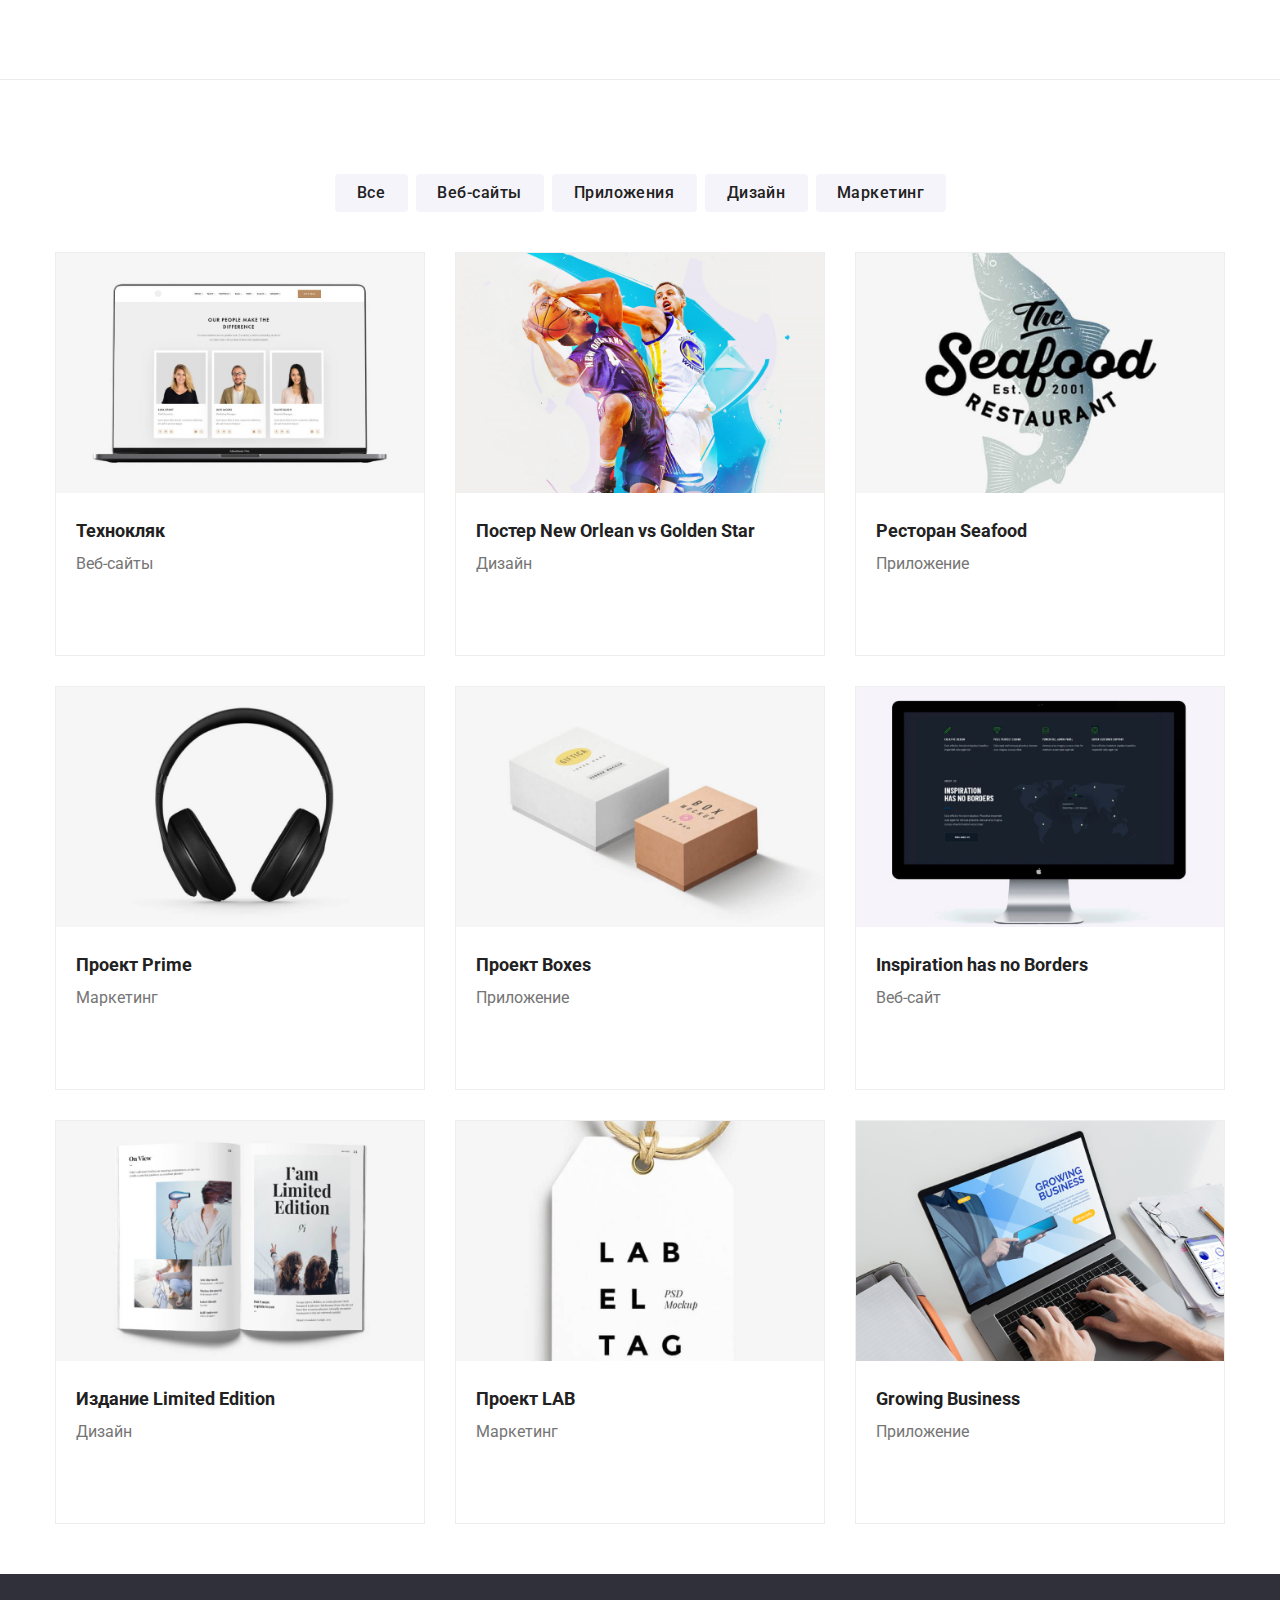
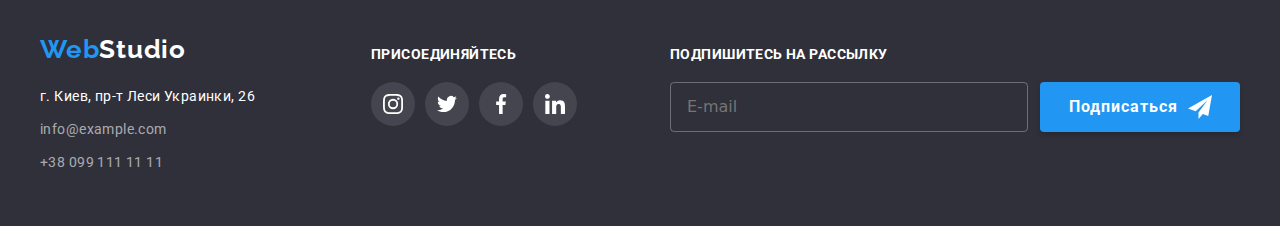
==== commit 75ec7b81: "разбор ошибок" ====
--- a/portfolio.html
+++ b/portfolio.html
@@ -12,46 +12,55 @@
 </head>
 <body>
     <div class="portfolio-page">
+        <!--Шапка-->
         <header class="header">
-        <div class="header__conteiner">
-            <!--логотип-->
-            <a href="./index.html" class="logo">
-                <span class="logo__first-word">Web</span><span class="logo__right">Studio</span>
-            </a>
-            <!--Навигация-->
-            <nav class="navigation">
-                <ul class="navigation__list">
-                   
-                    <li class="navigation__item">
-                        <a href="./index.html" class="navigation__link navigation__link--underline">Студия</a>
-                    </li>
-                   
-                    <li class="navigation__item">
-                        <a href="./portfolio.html" class="navigation__link navigation__link--accent">Портфолио</a>
-                    </li>
-                    
-                    <li class="navigation__item">
-                        <a href="./contacts.htm" class="navigation__link navigation__link--underline">Контакты</a>
-                    </li>
-
-                </ul>
-            </nav>
-            <!--ссылки контактов-->
-            <address class="header__address">
-                <a class="header__address-link" href="mail:mail:info@devstudio.com">
-                    <svg class="header__address-icon-envelope">
-                        <use href="./images/icon.svg#icon-envelope"></use>
+            <div class="header__conteiner">
+                <!-- логотип -->
+                <a href="./index.html" alt="Логотип WebStudio" class="logo">
+                    <span class="logo__first-word">Web</span><span>Studio</span>
+                </a>
+                <button  type="button" class="menu-button" data-menu-button>
+                    <svg width="40" height="40">
+                        <use href="./images/icon.svg#icon-menu_O" class="open-menu"></use>
+                        <use href="./images/icon.svg#icon-close_O" class="close-menu"></use>
                     </svg>
-                    info@devstudio.com
-                </a>
-                <a class="header__address-link header__address-link--margin" href="tel:+380961111111">
-                    <svg class="header__address-icon-phone">
-                        <use href="./images/icon.svg#icon-Vector"></use>
-                    </svg>
-                    +38 096 111 11 11
-                </a>
-            </address>
-        </div>
+                </button>
+                <!-- Навигация -->
+                <div class="menu">
+                    <nav class="navigation">
+                        <ul class="navigation__list">
+                    
+                             <li class="navigation__item">
+                                 <a href="./index.html" alt="Глваная" class="navigation__link navigation__link--accent ">Студия</a>
+                             </li>
+                        
+                             <li class="navigation__item">
+                                <a href="./portfolio.html" alt="Портфолио" class="navigation__link navigation__link--underline">Портфолио</a>
+                            </li>
+    
+                            <li class="navigation__item">
+                                <a href="./contacts.htm" alt="Контакты" class="navigation__link navigation__link--underline">Контакты</a>
+                            </li>
+    
+                        </ul> 
+                    </nav>
+                    <!-- ссылки контактов -->
+                    <address class="header__address"> 
+                        <a class="header__address-link" alt="Почта" href="mail:mail:info@devstudio.com">
+                            <svg class="header__address-icon-envelope">
+                                <use href="./images/icon.svg#icon-envelope"></use>
+                            </svg>
+                            info@devstudio.com
+                        </a>
+                        <a class="header__address-link header__address-link--margin" alt="телефон" href="tel:+380961111111">
+                            <svg class="header__address-icon-phone">
+                                <use href="./images/icon.svg#icon-Vector"></use>
+                            </svg>
+                            +38 096 111 11 11
+                        </a>
+                    </address>
+                </div>
+            </div>
         </header>
         <main class="main-content">
             <!--блок портфолио с навигацией по ниму-->
@@ -83,16 +92,16 @@
                             <a href="" class="projects__card-link"> 
                                 <figure class="card">
                                     <div class="card__thumb">
-                                        <img 
-                                        
-                                        srcset="./images/portfolio/mobile/technocrak-2х.jpg 2x, 
-                                                ./images/portfolio/table/technocrak-t1х.jpg 1x,
-                                                ./images/portfolio/table/technocrak-t2х.jpg 2x,
-                                                ./images/portfolio/desktop/technocrak-1х.jpg 1x,
-                                                ./images/portfolio/desktop/technocrak-2х.jpg 2x
-                                                " 
-                                        
-                                                src="./images/portfolio/mobile/technocrak-1х.jpg" alt="открытый ноутбук с изображением веб сайта на экране">
+                                        <picture>
+                                            <sourse srcset="./images/portfolio/desktop/technocrak.jpg 1x,
+                                                            ./images/portfolio/desktop/technocrak-d2x.jpg 2x" media="(min-width: 1200px)">
+                                            <sourse srcset="./images/portfolio/table/technocrak-t1x.jpg 1x,
+                                                            ./images/portfolio/table/technocrak-t2x.jpg 2x" media="(min-width: 768px)">
+                                            <sourse srcset="./images/portfolio/mobile/technocrak-1х.jpg 1x,
+                                                            ./images/portfolio/mobile/technocrak-2х.jpg 2x" media="(min-width: 480px)">
+                                        </picture>
+                                        <img src="./images/portfolio/mobile/technocrak-1х.jpg" alt="открытый ноутбук с изображением веб сайта на экране">
+                                        
                                         <div class="thumb">
                                             <p class="thumb__text">
                                                 Технокряк это современная площадка распространения 
@@ -114,14 +123,16 @@
                             <a href="" class="projects__card-link">
                                 <figure class="card">
                                     <div class="card__thumb">
-                                        <img 
-                                        srcset="./images/portfolio/mobile/poster-2х.jpg 2x, 
-                                        ./images/portfolio/table/poster-t1х.jpg 1x,
-                                        ./images/portfolio/table/poster-t2х.jpg 2x,
-                                        ./images/portfolio/desktop/poster-1х.jpg 1x,
-                                        ./images/portfolio/desktop/poster-2х.jpg 2x
-                                        "
-                                        src="./images/portfolio/mobile/poster-1х.jpg" alt="Баскетболисты в фиолетовой и белой форме борятся за мяч в прыжке" width="370" height="294">
+                                        <picture>
+                                            <sourse srcset="./images/portfolio/desktop/poster.jpg 1x,
+                                                            ./images/portfolio/desktop/poster-d2x.jpg 2x" media="(min-width: 1200px)">
+                                            <sourse srcset="./images/portfolio/table/poster-t1x.jpg 1x,
+                                                            ./images/portfolio/table/poster-t2x.jpg 2x" media="(min-width: 768px)">
+                                            <sourse srcset="./images/portfolio/mobile/poster-1х.jpg 1x,
+                                                            ./images/portfolio/mobile/poster-2х.jpg 2x" media="(min-width: 480px)">
+                                        </picture>
+                                        <img src="./images/portfolio/mobile/poster-1х.jpg" alt="открытый ноутбук с изображением веб сайта на экране">
+                                       
                                         <div class="thumb">
                                             <p class="thumb__text">
                                                 Lorem ipsum dolor sit amet consectetur adipisicing elit. 
@@ -142,14 +153,16 @@
                             <a href="" class="projects__card-link">
                                 <figure class="card">
                                     <div class="card__thumb">
-                                        <img 
-                                        srcset="./images/portfolio/mobile/aplication_restoran-2х.jpg 2x, 
-                                        ./images/portfolio/table/aplication_restoran-t1х.jpg 1x,
-                                        ./images/portfolio/table/aplication_restoran-t2х.jpg 2x,
-                                        ./images/portfolio/desktop/aplication_restoran-1х.jpg 1x,
-                                        ./images/portfolio/desktop/aplication_restoran-2х.jpg 2x
-                                        "
-                                        src="./images/portfolio/mobile/aplication_restoran-1х.jpg" alt="Стилизированая надпись the seafood restaurant на фоне рыбы " width="370" height="294">
+                                        <picture>
+                                            <sourse srcset="./images/portfolio/desktop/aplication_restoran.jpg 1x,
+                                                            ./images/portfolio/desktop/aplication_restoran-d2x.jpg 2x" media="(min-width: 1200px)">
+                                            <sourse srcset="./images/portfolio/table/aplication_restoran-t1x.jpg 1x,
+                                                            ./images/portfolio/table/aplication_restoran-t2x.jpg 2x" media="(min-width: 768px)">
+                                            <sourse srcset="./images/portfolio/mobile/aplication_restoran-1х.jpg 1x,
+                                                            ./images/portfolio/mobile/aplication_restoran-2х.jpg 2x" media="(min-width: 480px)">
+                                         </picture>
+                                        <img src="./images/portfolio/mobile/aplication_restoran-1х.jpg" alt="открытый ноутбук с изображением веб сайта на экране">
+                                        
                                         <div class="thumb">
                                             <p class="thumb__text">
                                                 Lorem ipsum dolor sit amet consectetur adipisicing elit. 
@@ -170,14 +183,16 @@
                             <a href="" class="projects__card-link">
                                 <figure class="card">
                                     <div class="card__thumb">
-                                        <img 
-                                        srcset="./images/portfolio/mobile/poster-2х.jpg 2x, 
-                                        ./images/portfolio/table/poster-t1х.jpg 1x,
-                                        ./images/portfolio/table/poster-t2х.jpg 2x,
-                                        ./images/portfolio/desktop/poster-1х.jpg 1x,
-                                        ./images/portfolio/desktop/poster-2х.jpg 2x
-                                        "
-                                        src="./images/portfolio/mobile/prime_marketing-1х.jpg" alt="Наушники" width="370" height="294">
+                                        <picture>
+                                            <sourse srcset="./images/portfolio/desktop/prime_marketing.jpg 1x,
+                                                            ./images/portfolio/desktop/prime_marketing-d2x.jpg 2x" media="(min-width: 1200px)">
+                                            <sourse srcset="./images/portfolio/table/prime_marketing-t1x.jpg 1x,
+                                                            ./images/portfolio/table/prime_marketing-t2x.jpg 2x" media="(min-width: 768px)">
+                                            <sourse srcset="./images/portfolio/mobile/prime_marketing-1х.jpg 1x,
+                                                            ./images/portfolio/mobile/prime_marketing-2х.jpg 2x" media="(min-width: 480px)">
+                                        </picture>
+                                        <img src="./images/portfolio/mobile/prime_marketing-1х.jpg" alt="открытый ноутбук с изображением веб сайта на экране">
+                                       
                                         <div class="thumb">
                                             <p class="thumb__text">
                                                 Lorem ipsum dolor sit, amet consectetur adipisicing elit. 
@@ -192,21 +207,22 @@
                                     </figcaption> 
                                 </figure>
                             </a>
-                        
-                        </il>
-                    
-                        <il class="projects__item ">
-                            <a href="" class="projects__card-link">
-                                <figure class="card">
-                                    <div class="card__thumb">
-                                        <img 
-                                        srcset="./images/portfolio/mobile/aplication_boxes@2х.jpg 2x, 
-                                        ./images/portfolio/table/aplication_boxes-t1х.jpg 1x,
-                                        ./images/portfolio/table/aplication_boxes-t2х.jpg 2x,
-                                        ./images/portfolio/desktop/aplication_boxes-1х.jpg 1x,
-                                        ./images/portfolio/desktop/aplication_boxes-2х.jpg 2x
-                                        "
-                                        src="./images/portfolio/mobile/aplication_boxes@1х.jpg" alt="Две коробки с надписями большая белая и маленькая коричневая" width="370" height="294">
+                        </il>
+                    
+                        <il class="projects__item ">
+                            <a href="" class="projects__card-link">
+                                <figure class="card">
+                                    <div class="card__thumb">
+                                        <picture>
+                                            <sourse srcset="./images/portfolio/desktop/aplication_boxes.jpg 1x,
+                                                            ./images/portfolio/desktop/aplication_boxes-d2x.jpg 2x" media="(min-width: 1200px)">
+                                            <sourse srcset="./images/portfolio/table/aplication_boxes-t1x.jpg 1x,
+                                                            ./images/portfolio/table/aplication_boxes-t2x.jpg 2x" media="(min-width: 768px)">
+                                            <sourse srcset="./images/portfolio/mobile/aplication_boxes@1х.jpg 1x,
+                                                            ./images/portfolio/mobile/aplication_boxes@2х.jpg 2x" media="(min-width: 480px)">
+                                        </picture>
+                                        <img src="./images/portfolio/mobile/aplication_boxes@1х.jpg" alt="открытый ноутбук с изображением веб сайта на экране">
+                                       
                                         <div class="thumb">
                                             <p class="thumb__text">
                                                 Lorem ipsum, dolor sit amet consectetur adipisicing elit. 
@@ -227,14 +243,16 @@
                             <a href="" class="projects__card-link">
                                 <figure class="card">
                                     <div class="card__thumb">
-                                        <img 
-                                        srcset="./images/portfolio/mobile/web_site-2х.jpg 2x, 
-                                        ./images/portfolio/table/web_site-t1х.jpg 1x,
-                                        ./images/portfolio/table/web_site-t2х.jpg 2x,
-                                        ./images/portfolio/desktop/web_site-1х.jpg 1x,
-                                        ./images/portfolio/desktop/web_site-2х.jpg 2x
-                                        "
-                                        src="./images/portfolio/mobile/web_site-1х.jpg" alt="Монитор с изображением сайта на котором текст и карта мира" width="370" height="294">
+                                        <picture>
+                                            <sourse srcset="./images/portfolio/desktop/web_site.jpg 1x,
+                                                            ./images/portfolio/desktop/web_site-d2x.jpg 2x" media="(min-width: 1200px)">
+                                            <sourse srcset="./images/portfolio/table/web_site-t1x.jpg 1x,
+                                                            ./images/portfolio/table/web_site-t2x.jpg 2x" media="(min-width: 768px)">
+                                            <sourse srcset="./images/portfolio/mobile/web_site-1х.jpg 1x,
+                                                            ./images/portfolio/mobile/web_site-2х.jpg 2x" media="(min-width: 480px)">
+                                        </picture>
+                                        <img src="./images/portfolio/mobile/web_site-1х.jpg" alt="открытый ноутбук с изображением веб сайта на экране">
+                                        
                                         <div class="thumb">
                                             <p class="thumb__text">
                                                 Lorem ipsum dolor sit, amet consectetur adipisicing elit. 
@@ -255,14 +273,16 @@
                             <a href="" class="projects__card-link">
                                 <figure class="card">
                                     <div class="card__thumb">
-                                        <img 
-                                        srcset="./images/portfolio/mobile/edition_design-2х.jpg 2x, 
-                                        ./images/portfolio/table/edition_design-t1х.jpg 1x,
-                                        ./images/portfolio/table/edition_design-t2х.jpg 2x,
-                                        ./images/portfolio/desktop/edition_design-1х.jpg 1x,
-                                        ./images/portfolio/desktop/edition_design-2х.jpg 2x
-                                        "
-                                        src="./images/portfolio/mobile/edition_design-1х.jpg" alt="открытая книгы с фотографиями и текстом" width="370" height="294">
+                                        <picture>
+                                            <sourse srcset="./images/portfolio/desktop/edition_design.jpg 1x,
+                                                            ./images/portfolio/desktop/edition_design-d2x.jpg 2x" media="(min-width: 1200px)">
+                                            <sourse srcset="./images/portfolio/table/edition_design-t1x.jpg 1x,
+                                                            ./images/portfolio/table/edition_design-t2x.jpg 2x" media="(min-width: 768px)">
+                                            <sourse srcset="./images/portfolio/mobile/edition_design-1х.jpg 1x,
+                                                            ./images/portfolio/mobile/edition_design-2х.jpg 2x" media="(min-width: 480px)">
+                                         </picture>
+                                        <img src="./images/portfolio/mobile/edition_design-1х.jpg" alt="открытый ноутбук с изображением веб сайта на экране">
+                                        
                                         <div class="thumb">
                                             <p class="thumb__text">
                                                 Lorem ipsum dolor sit, amet consectetur adipisicing elit. 
@@ -283,14 +303,16 @@
                             <a href="" class="projects__card-link">
                                 <figure class="card">
                                     <div class="card__thumb">
-                                        <img 
-                                        srcset="./images/portfolio/mobile/lab_marketing-2х.jpg 2x,  
-                                        ./images/portfolio/table/lab_marketing-t1х.jpg 1x, 
-                                        ./images/portfolio/table/lab_marketing-t2х.jpg 2x, 
-                                        ./images/portfolio/desktop/lab_marketing-1х.jpg 1x, 
-                                        ./images/portfolio/desktop/lab_marketing-2х.jpg 2x
-                                        "
-                                        src="./images/portfolio/mobile/lab_marketing-1х.jpg" alt="Белая этикетка с надписью LAB EL TAG на джгутовой нитке" width="370" height="294">
+                                        <picture>
+                                            <sourse srcset="./images/portfolio/desktop/lab_marketing.jpg 1x,
+                                                            ./images/portfolio/desktop/lab_marketing-d2x.jpg 2x" media="(min-width: 1200px)">
+                                            <sourse srcset="./images/portfolio/table/lab_marketing-t1x.jpg 1x,
+                                                            ./images/portfolio/table/lab_marketing-t2x.jpg 2x" media="(min-width: 768px)">
+                                            <sourse srcset="./images/portfolio/mobile/lab_marketing-1х.jpg 1x,
+                                                            ./images/portfolio/mobile/lab_marketing-2х.jpg 2x" media="(min-width: 480px)">
+                                         </picture>
+                                        <img src="./images/portfolio/mobile/lab_marketing-1х.jpg" alt="открытый ноутбук с изображением веб сайта на экране">
+                                        
                                         <div class="thumb">
                                             <p class="thumb__text">
                                                 Lorem ipsum dolor sit amet, consectetur adipisicing elit. 
@@ -311,14 +333,16 @@
                             <a href="" class="projects__card-link">
                                 <figure class="card">
                                     <div class="card__thumb">
-                                        <img 
-                                        srcset="./images/portfolio/mobile/aplication_growing_buisness-2х.jpg 2x, 
-                                        ./images/portfolio/table/aplication_growing_buisness-t1х.jpg 1x,
-                                        ./images/portfolio/table/aplication_growing_buisness-t2х.jpg 2x,
-                                        ./images/portfolio/desktop/aplication_growing_buisness-1х.jpg 1x,
-                                        ./images/portfolio/desktop/aplication_growing_buisness-2х.jpg 2x
-                                        "
-                                        src="./images/portfolio/mobile/aplication_growing_buisness-1х.jpg" alt="Ноутбук на рабочем столе с открытым приложением" width="370" height="294">
+                                        <picture>
+                                            <sourse srcset="./images/portfolio/desktop/aplication_growing_buisness.jpg 1x,
+                                                            ./images/portfolio/desktop/aplication_growing_busness-d2x.jpg 2x" media="(min-width: 1200px)">
+                                            <sourse srcset="./images/portfolio/table/aplication_growing_buisness-t1x.jpg 1x,
+                                                            ./images/portfolio/table/aplication_growing_buisness-t2x.jpg 2x" media="(min-width: 768px)">
+                                            <sourse srcset="./images/portfolio/mobile/aplication_growing_buisness-1х.jpg 1x,
+                                                            ./images/portfolio/mobile/aplication_growing_buisness-2х.jpg 2x" media="(min-width: 480px)">
+                                        </picture>
+                                        <img src="./images/portfolio/mobile/aplication_growing_buisness-1х.jpg" alt="открытый ноутбук с изображением веб сайта на экране">
+                                        
                                         <div class="thumb">
                                             <p class="thumb__text">
                                                 Lorem ipsum dolor sit amet consectetur adipisicing elit. 
@@ -421,5 +445,6 @@
         </section>
         </footer>
     </div>
+    <script src="./js/menu.js"></script>
 </body>
 </html>--- a/css/main.min.css
+++ b/css/main.min.css
@@ -1,2 +1,2 @@
-ul,li,p,figure,h1,h2,h3,p{margin:0px;padding:0px}ul{list-style:none}@media screen and (max-width: 480px){.main-page{max-width:480px;margin:0 auto}}@media screen and (max-width: 1199px){.main-page{max-width:1199px;margin:0 auto}}@media screen and (min-width: 1200px){.main-page{margin:0 auto 0 auto;overflow:hidden}}.logo{color:#000;width:145px;height:31px;text-decoration:none;font-family:"Raleway",sans-serif;font-style:normal;font-weight:bold;font-size:26px;line-height:1.192;letter-spacing:0.03em}.logo--footer{display:block;color:#fff}@media screen and (max-width: 1199px){.logo--footer{text-align:center;margin:0 auto}}@media screen and (min-width: 1200px){.logo--footer{margin:0 93px 20px 0}.logo--footer:focus{text-decoration:underline;outline:none}}.logo__first-word{color:#2196F3}.footer{background-color:#2F303A}.footer__section{width:100%;margin:0 auto;overflow:hidden}@media screen and (min-width: 768px){.footer__section{max-width:768px;height:463px}}@media screen and (min-width: 1200px){.footer__section{max-width:1600px;height:252px;margin:0 auto 0 auto}}.footer__conteiner{padding-top:60px;padding-bottom:60px}@media screen and (min-width: 768px){.footer__conteiner{display:-webkit-box;display:-ms-flexbox;display:flex;-ms-flex-wrap:wrap;flex-wrap:wrap;padding-left:76px;padding-right:89px}}@media screen and (min-width: 1200px){.footer__conteiner{display:-webkit-box;display:-ms-flexbox;display:flex;-webkit-box-pack:center;-ms-flex-pack:center;justify-content:center;max-width:1200px;margin:0 auto;padding:0}}.footer__links-conteiner{margin:0 auto}@media screen and (min-width: 768px){.footer__links-conteiner{margin:0 0 60px 0}}@media screen and (min-width: 1200px){.footer__links-conteiner{margin:0;padding-top:60px;padding-bottom:60px;margin-right:93px}}.footer__address{margin-top:20px}@media screen and (min-width: 768px){.footer__address{margin:20px 0 0 0}}@media screen and (min-width: 1200px){.footer__address{padding:0;margin:20px 0 0 0}}@media screen and (min-width: 1200px){.footer__address__list{padding:0;list-style:none}}.footer__address-contact{font-family:"Roboto",sans-serif;font-style:normal;font-weight:normal;font-size:14px;line-height:1.714;letter-spacing:0.03em}@media screen and (max-width: 1199px){.footer__address-contact{text-align:center}}@media screen and (min-width: 768px){.footer__address-contact:not(:last-child){margin-bottom:8px}}@media screen and (min-width: 1200px){.footer__address-contact:not(:last-child){margin-bottom:9px}}.footer__location-on-map{color:#fff;text-decoration:none}.footer__location-on-map:focus{text-decoration:underline;outline:none}.footer__contact-link{color:rgba(255,255,255,0.6);text-decoration:none}.footer__contact-link:focus{text-decoration:underline;outline:none}.social{width:206px;height:80px;margin:60px auto 0}@media screen and (min-width: 768px){.social{margin:0 0 102px auto}}@media screen and (min-width: 1200px){.social{margin:72px 0 100px 0}}.social__slogan{font-family:"Roboto",sans-serif;font-style:normal;font-weight:bold;font-size:14px;line-height:1.142;letter-spacing:0.03em;text-transform:uppercase;color:#fff}@media screen and (max-width: 1199px){.social__slogan{text-align:center}}.social__connect-list{display:-webkit-box;display:-ms-flexbox;display:flex;-webkit-box-align:center;-ms-flex-align:center;align-items:center;-webkit-box-pack:center;-ms-flex-pack:center;justify-content:center;margin-top:20px;list-style:none;padding:0}.social__connect-item:not(:last-child){margin-right:10px}.social__connect-link{display:-webkit-box;display:-ms-flexbox;display:flex;-webkit-box-align:center;-ms-flex-align:center;align-items:center;-webkit-box-pack:center;-ms-flex-pack:center;justify-content:center;width:44px;height:44px;border-radius:50%;background-color:rgba(255,255,255,0.1);color:#fff;-webkit-transition-property:background-color;transition-property:background-color;-webkit-transition-duration:250ms;transition-duration:250ms;-webkit-transition-timing-function:cubic-bezier(0.4, 0, 0.2, 1);transition-timing-function:cubic-bezier(0.4, 0, 0.2, 1)}.social__connect-link:focus,.social__connect-link:hover{border-radius:50%;background-color:#2196F3;outline:none}.social__connect-icon{width:20px;height:20px;fill:currentColor}.subscribe{display:block;max-width:450px;height:156px;margin:60px auto 0}@media screen and (min-width: 768px){.subscribe{margin:0 auto}}@media screen and (min-width: 1200px){.subscribe{max-width:570px;height:86px;margin:72px 0 94px 93px}}.subscribe__slogan{font-family:"Roboto",sans-serif;font-style:normal;font-weight:bold;font-size:14px;line-height:1.142;letter-spacing:0.03em;text-transform:uppercase;color:#fff}@media screen and (max-width: 1199px){.subscribe__slogan{text-align:center}}.subscribe__form{text-align:center}@media screen and (max-width: 1199px){.subscribe__form{text-align:center}}@media screen and (min-width: 1200px){.subscribe__form{display:-webkit-box;display:-ms-flexbox;display:flex}}.subscribe__input{width:450px;height:50px;margin-top:20px;padding-left:16px;border:1px solid rgba(255,255,255,0.3);border-radius:4px;background-color:transparent;color:#fff;-webkit-transition:border 250ms cubic-bezier(0.4, 0, 0.2, 1);transition:border 250ms cubic-bezier(0.4, 0, 0.2, 1)}.subscribe__input:focus{border:2px solid #2196F3;-webkit-transition:border 250ms cubic-bezier(0.4, 0, 0.2, 1);transition:border 250ms cubic-bezier(0.4, 0, 0.2, 1);outline:none}@media screen and (min-width: 1200px){.subscribe__input{width:358px}}.subscribe__button{display:-webkit-box;display:-ms-flexbox;display:flex;-webkit-box-align:center;-ms-flex-align:center;align-items:center;width:200px;height:50px;margin-top:20px;margin-left:auto;margin-right:auto;padding-left:29px;padding-right:28px;border:none;border-radius:4px;background-color:#2196F3;-webkit-box-shadow:0px 4px 4px rgba(0,0,0,0.15);box-shadow:0px 4px 4px rgba(0,0,0,0.15)}@media screen and (min-width: 1200px){.subscribe__button{margin-left:12px;margin-right:0}}.subscribe__button-text{font-family:"Roboto",sans-serif;font-style:normal;font-weight:bold;font-size:16px;line-height:1.875;letter-spacing:0.06em;color:#fff}.subscribe__button-icon{width:24px;height:24px;margin-left:10px}.our-team__card-title{font-family:"Roboto",sans-serif;font-style:normal;font-weight:500;font-size:16px;line-height:19px;text-align:center;letter-spacing:0.03em;color:#212121}.our-team__card-specialty{font-family:"Roboto",sans-serif;font-style:normal;font-weight:normal;font-size:16px;line-height:19px;text-align:center;letter-spacing:0.03em}.our-team__social-list{display:-webkit-box;display:-ms-flexbox;display:flex}.our-team__social-link{width:44px}.our-team__social-icon{width:44px;height:44px}.regular-customers{margin-top:60px;margin-left:auto;margin-right:auto}@media screen and (min-width: 1200px){.regular-customers{margin-top:94px;margin-bottom:94px;margin-left:auto;margin-right:auto}}.regular-customers__conteiner{margin:0 auto 60px}@media screen and (max-width: 767px){.regular-customers__conteiner{max-width:480px}}@media screen and (min-width: 768px){.regular-customers__conteiner{width:768px}}@media screen and (min-width: 1200px){.regular-customers__conteiner{margin:0 auto;min-width:1200px}}.regular-customers__head{font-family:"Roboto",sans-serif;font-style:normal;font-weight:bold;text-align:center;letter-spacing:0.03em;color:#212121}@media screen and (max-width: 1199px){.regular-customers__head{font-size:28px;line-height:1.178;margin-bottom:30px}}@media screen and (min-width: 1200px){.regular-customers__head{font-size:36px;line-height:1.166;margin-bottom:50px}}.regular-customers__list{display:-webkit-box;display:-ms-flexbox;display:flex;-webkit-box-pack:center;-ms-flex-pack:center;justify-content:center}@media screen and (max-width: 1199px){.regular-customers__list{-ms-flex-wrap:wrap;flex-wrap:wrap;margin-left:-30px;margin-top:-30px}}@media screen and (min-width: 1200px){.regular-customers__list{margin:0 auto}}.regular-customers__item{margin-left:30px;margin-top:30px}@media screen and (max-width: 767px){.regular-customers__item{-ms-flex-preferred-size:calc(100% / 2 - 60px);flex-basis:calc(100% / 2 - 60px)}}@media screen and (min-width: 768px){.regular-customers__item{-ms-flex-preferred-size:calc(100% / 3 - 90px);flex-basis:calc(100% / 3 - 90px)}}@media screen and (min-width: 1200px){.regular-customers__item{margin:0}.regular-customers__item:not(:last-child){margin-right:30px}}.regular-customer__link{display:-webkit-box;display:-ms-flexbox;display:flex;-webkit-box-align:center;-ms-flex-align:center;align-items:center;-webkit-box-pack:center;-ms-flex-pack:center;justify-content:center;color:#AFB1B8;border:1px solid;border-radius:4px;text-decoration:none;outline:none;-webkit-transition-property:color;transition-property:color;-webkit-transition-duration:250ms;transition-duration:250ms;-webkit-transition-timing-function:cubic-bezier(0.4, 0, 0.2, 1);transition-timing-function:cubic-bezier(0.4, 0, 0.2, 1)}.regular-customer__link:hover,.regular-customer__link:focus{color:#2196F3;border:1px solid;border-radius:4px;text-decoration:none;outline:none;-webkit-transition-property:color;transition-property:color;-webkit-transition-duration:250ms;transition-duration:250ms;-webkit-transition-timing-function:cubic-bezier(0.4, 0, 0.2, 1);transition-timing-function:cubic-bezier(0.4, 0, 0.2, 1)}@media screen and (max-width: 767px){.regular-customer__link{width:210px;height:90px}}@media screen and (min-width: 768px){.regular-customer__link{width:226px;height:90px}}@media screen and (min-width: 1200px){.regular-customer__link{width:170px;height:90px}}.regular-customers__icon{fill:currentColor}.regular-customers__icon--logo-1{width:45px;height:50px}.regular-customers__icon--logo-2{width:40px;height:52px}.regular-customers__icon--logo-3{width:41px;height:43px}.regular-customers__icon--logo-4{width:80px;height:42px}.regular-customers__icon--logo-5{width:59px;height:47px}.regular-customers__icon--logo-6{width:89px;height:46px}.backdrop{display:none}
+ul,li,p,figure,h1,h2,h3,p{margin:0px;padding:0px}ul{list-style:none}img{display:block;max-width:100%;height:auto}.main-page{margin:0 auto;overflow:hidden}@media screen and (min-width: 768px) and (max-width: 1199px){.main-page{margin:0 auto}}@media screen and (min-width: 1200px){.main-page{margin:0 auto 0 auto}}@media screen and (max-width: 767px){.menu{position:absolute;width:450px;height:453px;background-color:#ECECEC;-webkit-transform:translateY(10%);transform:translateY(10%)}}.menu-button{display:-webkit-inline-box;display:-ms-inline-flexbox;display:inline-flex;border:none;margin:0 0 0 auto;padding:0;background-color:transparent}@media screen and (min-width: 768px){.menu-button{display:none}}.menu-button__icon{width:40px;height:40px}.menu-button.is-open .open-menu{display:none}.menu-button .close-menu{display:none}.menu-button.is-open .close-menu{display:block}.header{max-width:480px;min-height:60px;margin-left:auto;margin-right:auto;border-bottom:1px solid #ECECEC}@media screen and (max-width: 767px){.header{position:relative}}@media screen and (min-width: 768px){.header{max-width:768px;min-height:80px}}@media screen and (min-width: 1200px){.header{max-width:1600px;min-height:80px}}.header__conteiner{display:none;width:450px;height:60px;margin:0 auto;padding:16px 0}@media screen and (min-width: 768px){.header__conteiner{width:738px;height:80px;-webkit-box-align:center;-ms-flex-align:center;align-items:center;-webkit-box-pack:center;-ms-flex-pack:center;justify-content:center}}@media screen and (min-width: 1200px){.header__conteiner{width:1200px;height:80px}}.logo{color:#000;width:145px;height:31px;text-decoration:none;font-family:"Raleway",sans-serif;font-style:normal;font-weight:bold;font-size:26px;line-height:1.192;letter-spacing:0.03em}.logo--footer{display:block;color:#fff}@media screen and (max-width: 1199px){.logo--footer{text-align:center;margin:0 auto}}@media screen and (min-width: 1200px){.logo--footer{margin:0 93px 20px 0}.logo--footer:focus{text-decoration:underline;outline:none}}.logo__first-word{color:#2196F3}.navigation__list{width:294px;list-style:none;padding:0;margin:0 auto}@media screen and (max-width: 767px){.navigation__list{font-family:"Roboto",sans-serif;font-style:normal;font-weight:500;font-size:18px;line-height:21px;text-align:center;letter-spacing:0.02em}}.footer{background-color:#2F303A}.footer__section{width:100%;margin:0 auto;overflow:hidden}@media screen and (min-width: 768px){.footer__section{max-width:768px;height:463px}}@media screen and (min-width: 1200px){.footer__section{max-width:1600px;height:252px;margin:0 auto 0 auto}}.footer__conteiner{padding-top:60px;padding-bottom:60px}@media screen and (min-width: 768px){.footer__conteiner{display:-webkit-box;display:-ms-flexbox;display:flex;-ms-flex-wrap:wrap;flex-wrap:wrap;padding-left:76px;padding-right:89px}}@media screen and (min-width: 1200px){.footer__conteiner{display:-webkit-box;display:-ms-flexbox;display:flex;-webkit-box-pack:center;-ms-flex-pack:center;justify-content:center;max-width:1200px;margin:0 auto;padding:0}}.footer__links-conteiner{margin:0 auto}@media screen and (min-width: 768px){.footer__links-conteiner{margin:0 0 60px 0}}@media screen and (min-width: 1200px){.footer__links-conteiner{margin:0;padding-top:60px;padding-bottom:60px;margin-right:93px}}.footer__address{margin-top:20px}@media screen and (min-width: 768px){.footer__address{margin:20px 0 0 0}}@media screen and (min-width: 1200px){.footer__address{padding:0;margin:20px 0 0 0}}@media screen and (min-width: 1200px){.footer__address__list{padding:0;list-style:none}}.footer__address-contact{font-family:"Roboto",sans-serif;font-style:normal;font-weight:normal;font-size:14px;line-height:1.714;letter-spacing:0.03em}@media screen and (max-width: 1199px){.footer__address-contact{text-align:center}}@media screen and (min-width: 768px){.footer__address-contact:not(:last-child){margin-bottom:8px}}@media screen and (min-width: 1200px){.footer__address-contact:not(:last-child){margin-bottom:9px}}.footer__location-on-map{color:#fff;text-decoration:none}.footer__location-on-map:focus{text-decoration:underline;outline:none}.footer__contact-link{color:rgba(255,255,255,0.6);text-decoration:none}.footer__contact-link:focus{text-decoration:underline;outline:none}.social{width:206px;height:80px;margin:60px auto 0}@media screen and (min-width: 768px){.social{margin:0 0 102px auto}}@media screen and (min-width: 1200px){.social{margin:72px 0 100px 0}}.social__slogan{font-family:"Roboto",sans-serif;font-style:normal;font-weight:bold;font-size:14px;line-height:1.142;letter-spacing:0.03em;text-transform:uppercase;color:#fff}@media screen and (max-width: 1199px){.social__slogan{text-align:center}}.social__connect-list{display:-webkit-box;display:-ms-flexbox;display:flex;-webkit-box-align:center;-ms-flex-align:center;align-items:center;-webkit-box-pack:center;-ms-flex-pack:center;justify-content:center;margin-top:20px;list-style:none;padding:0}.social__connect-item:not(:last-child){margin-right:10px}.social__connect-link{display:-webkit-box;display:-ms-flexbox;display:flex;-webkit-box-align:center;-ms-flex-align:center;align-items:center;-webkit-box-pack:center;-ms-flex-pack:center;justify-content:center;width:44px;height:44px;border-radius:50%;background-color:rgba(255,255,255,0.1);color:#fff;-webkit-transition-property:background-color;transition-property:background-color;-webkit-transition-duration:250ms;transition-duration:250ms;-webkit-transition-timing-function:cubic-bezier(0.4, 0, 0.2, 1);transition-timing-function:cubic-bezier(0.4, 0, 0.2, 1)}.social__connect-link:focus,.social__connect-link:hover{border-radius:50%;background-color:#2196F3;outline:none}.social__connect-icon{width:20px;height:20px;fill:currentColor}.subscribe{display:block;max-width:450px;height:156px;margin:60px auto 0}@media screen and (min-width: 768px){.subscribe{margin:0 auto}}@media screen and (min-width: 1200px){.subscribe{max-width:570px;height:86px;margin:72px 0 94px 93px}}.subscribe__slogan{font-family:"Roboto",sans-serif;font-style:normal;font-weight:bold;font-size:14px;line-height:1.142;letter-spacing:0.03em;text-transform:uppercase;color:#fff}@media screen and (max-width: 1199px){.subscribe__slogan{text-align:center}}.subscribe__form{text-align:center}@media screen and (max-width: 1199px){.subscribe__form{text-align:center}}@media screen and (min-width: 1200px){.subscribe__form{display:-webkit-box;display:-ms-flexbox;display:flex}}.subscribe__input{width:450px;height:50px;margin-top:20px;padding-left:16px;border:1px solid rgba(255,255,255,0.3);border-radius:4px;background-color:transparent;color:#fff;-webkit-transition:border 250ms cubic-bezier(0.4, 0, 0.2, 1);transition:border 250ms cubic-bezier(0.4, 0, 0.2, 1)}.subscribe__input:focus{border:2px solid #2196F3;-webkit-transition:border 250ms cubic-bezier(0.4, 0, 0.2, 1);transition:border 250ms cubic-bezier(0.4, 0, 0.2, 1);outline:none}@media screen and (min-width: 1200px){.subscribe__input{width:358px}}.subscribe__button{display:-webkit-box;display:-ms-flexbox;display:flex;-webkit-box-align:center;-ms-flex-align:center;align-items:center;width:200px;height:50px;margin-top:20px;margin-left:auto;margin-right:auto;padding-left:29px;padding-right:28px;border:none;border-radius:4px;background-color:#2196F3;-webkit-box-shadow:0px 4px 4px rgba(0,0,0,0.15);box-shadow:0px 4px 4px rgba(0,0,0,0.15)}@media screen and (min-width: 1200px){.subscribe__button{margin-left:12px;margin-right:0}}.subscribe__button-text{font-family:"Roboto",sans-serif;font-style:normal;font-weight:bold;font-size:16px;line-height:1.875;letter-spacing:0.06em;color:#fff}.subscribe__button-icon{width:24px;height:24px;margin-left:10px}.header{max-width:480px;min-height:60px;margin-left:auto;margin-right:auto;border-bottom:1px solid #ECECEC}@media screen and (max-width: 767px){.header{position:relative}}@media screen and (min-width: 768px){.header{max-width:768px;min-height:80px}}@media screen and (min-width: 1200px){.header{max-width:1600px;min-height:80px}}.header__conteiner{display:none;width:450px;height:60px;margin:0 auto;padding:16px 0}@media screen and (min-width: 768px){.header__conteiner{width:738px;height:80px;-webkit-box-align:center;-ms-flex-align:center;align-items:center;-webkit-box-pack:center;-ms-flex-pack:center;justify-content:center}}@media screen and (min-width: 1200px){.header__conteiner{width:1200px;height:80px}}.logo{color:#000;width:145px;height:31px;text-decoration:none;font-family:"Raleway",sans-serif;font-style:normal;font-weight:bold;font-size:26px;line-height:1.192;letter-spacing:0.03em}.logo--footer{display:block;color:#fff}@media screen and (max-width: 1199px){.logo--footer{text-align:center;margin:0 auto}}@media screen and (min-width: 1200px){.logo--footer{margin:0 93px 20px 0}.logo--footer:focus{text-decoration:underline;outline:none}}.logo__first-word{color:#2196F3}.navigation__list{width:294px;list-style:none;padding:0;margin:0 auto}@media screen and (max-width: 767px){.navigation__list{font-family:"Roboto",sans-serif;font-style:normal;font-weight:500;font-size:18px;line-height:21px;text-align:center;letter-spacing:0.02em}}@media screen and (max-width: 767px){.menu{position:absolute;width:450px;height:453px;background-color:#ECECEC;-webkit-transform:translateY(10%);transform:translateY(10%)}}.menu-button{display:-webkit-inline-box;display:-ms-inline-flexbox;display:inline-flex;border:none;margin:0 0 0 auto;padding:0;background-color:transparent}@media screen and (min-width: 768px){.menu-button{display:none}}.menu-button__icon{width:40px;height:40px}.menu-button.is-open .open-menu{display:none}.menu-button .close-menu{display:none}.menu-button.is-open .close-menu{display:block}.hero{max-width:480px;min-height:400px;margin:0 auto 0 auto}@media screen and (min-width: 768px){.hero{max-width:768px}}@media screen and (min-width: 1200px){.hero{max-width:1600px;min-height:600px;margin:0 auto 0 auto}}.hero__conteiner{min-height:400px;margin-left:auto;margin-right:auto;padding-top:118px;padding-bottom:118px;background-color:var(--hero-background-color);background-size:480px 400px;background-position:center;background-repeat:no-repeat;background-image:-webkit-gradient(linear, left top, right top, from(rgba(47,48,58,0.4)), to(rgba(47,48,58,0.4))),url("../../images/main/hero_background/Mobile/Header.jpg");background-image:linear-gradient(to right, rgba(47,48,58,0.4), rgba(47,48,58,0.4)),url("../../images/main/hero_background/Mobile/Header.jpg")}@media screen and (min-device-pixel-ratio: 2), screen and (-webkit-min-device-pixel-ratio: 2), screen and (min-resolution: 192dpi), screen and (min-resolution: 2dppx){.hero__conteiner .hero__conteiner{background-image:-webkit-gradient(linear, left top, right top, from(rgba(47,48,58,0.4)), to(rgba(47,48,58,0.4))),url("../../images/main/hero_background/Mobile/Header@2x.jpg");background-image:linear-gradient(to right, rgba(47,48,58,0.4), rgba(47,48,58,0.4)),url("../../images/main/hero_background/Mobile/Header@2x.jpg")}}@media screen and (min-width: 768px){.hero__conteiner{background-size:768px 400px;background-image:-webkit-gradient(linear, left top, right top, from(rgba(47,48,58,0.4)), to(rgba(47,48,58,0.4))),url("../../images/main/hero_background/Table/Header.jpg");background-image:linear-gradient(to right, rgba(47,48,58,0.4), rgba(47,48,58,0.4)),url("../../images/main/hero_background/Table/Header.jpg")}}@media screen and (min-width: 768px) and (min-device-pixel-ratio: 2), screen and (min-width: 768px) and (-webkit-min-device-pixel-ratio: 2), screen and (min-width: 768px) and (min-resolution: 192dpi), screen and (min-width: 768px) and (min-resolution: 2dppx){.hero__conteiner .hero__conteiner{background-image:url("../../images/main/hero_background/Table/Header@2x.jpg")}}@media screen and (min-width: 1200px){.hero__conteiner{min-height:600px;margin-left:auto;margin-right:auto;padding-top:200px;padding-bottom:200px;background-size:cover;background-image:-webkit-gradient(linear, left top, right top, from(rgba(47,48,58,0.4)), to(rgba(47,48,58,0.4))),url("../../images/main/hero_background/Descktop/Hero.jpg");background-image:linear-gradient(to right, rgba(47,48,58,0.4), rgba(47,48,58,0.4)),url("../../images/main/hero_background/Descktop/Hero.jpg")}}@media screen and (min-width: 1200px) and (min-device-pixel-ratio: 2), screen and (min-width: 1200px) and (-webkit-min-device-pixel-ratio: 2), screen and (min-width: 1200px) and (min-resolution: 192dpi), screen and (min-width: 1200px) and (min-resolution: 2dppx){.hero__conteiner .hero__conteiner{background-image:url("../../images/main/hero_background/Descktop/Hero@2x.jpg")}}.visually-hidden{position:absolute;width:1px;height:1px;margin:-1px;border:0;padding:0;white-space:nowrap;-webkit-clip-path:inset(100%);clip-path:inset(100%);clip:rect(0 0 0 0);overflow:hidden}.hero__title{width:360px;min-height:84px;margin-left:auto;margin-right:auto;margin-bottom:30px;font-family:"Roboto",sans-serif;font-style:normal;font-weight:900;font-size:26px;line-height:1.615;letter-spacing:0.06em;text-align:center;text-transform:uppercase;color:#fff}@media screen and (min-width: 1200px){.hero__title{width:696px;min-height:120px;font-weight:900;font-size:44px;line-height:1.363;letter-spacing:0.06em}}.hero__button{display:-webkit-box;display:-ms-flexbox;display:flex;-webkit-box-pack:center;-ms-flex-pack:center;justify-content:center;-webkit-box-align:center;-ms-flex-align:center;align-items:center;margin-left:auto;margin-right:auto;padding:0;width:200px;min-height:50px;-webkit-box-shadow:0px 4px 4px rgba(0,0,0,0.15);box-shadow:0px 4px 4px rgba(0,0,0,0.15);border-radius:4px;border:none;background-color:#2196F3}.hero__button-text{font-family:"Roboto",sans-serif;font-style:normal;font-weight:bold;font-size:16px;line-height:1.875;letter-spacing:0.06em;color:#fff}.features{margin:0 auto}@media screen and (max-width: 1199px){.features{margin:60px auto 60px auto}}@media screen and (min-width: 1200px){.features{max-width:1600px;min-height:251px;margin:94px auto 0 auto}}.visually-hidden{position:absolute;width:1px;height:1px;margin:-1px;border:0;padding:0;white-space:nowrap;-webkit-clip-path:inset(100%);clip-path:inset(100%);clip:rect(0 0 0 0);overflow:hidden}.features__conteiner{margin:0 auto 0 auto;padding:0}@media screen and (min-width: 768px){.features__conteiner{width:768px}}@media screen and (max-width: 1199px){.features__conteiner{padding:0 15px}}@media screen and (min-width: 1200px){.features__conteiner{width:1200px;margin:0 auto 0 auto;outline:1sx solid green}}.features__list{list-style:none;padding:0}@media screen and (min-width: 768px){.features__list{display:-webkit-box;display:-ms-flexbox;display:flex;-webkit-box-pack:center;-ms-flex-pack:center;justify-content:center;width:768px}}@media screen and (min-width: 768px) and (max-width: 1199px){.features__list{-ms-flex-wrap:wrap;flex-wrap:wrap;margin-left:-30px;margin-top:-30px}}@media screen and (min-width: 1200px){.features__list{display:-webkit-box;display:-ms-flexbox;display:flex;list-style:none;width:1200px}}.features__item{width:450px;margin:0 auto}@media screen and (max-width: 767px){.features__item:not(:last-child){margin-bottom:30px}}@media screen and (min-width: 768px) and (max-width: 1199px){.features__item{margin:0;width:354px;-ms-flex-preferred-size:calc(100% / 2 - 60px);flex-basis:calc(100% / 2 - 60px);margin-left:30px;margin-top:30px}}@media screen and (min-width: 1200px){.features__item{margin:0;width:270px}.features__item:not(:last-child){margin-right:30px}}.features__icon-box{display:-webkit-box;display:-ms-flexbox;display:flex;-webkit-box-align:center;-ms-flex-align:center;align-items:center;-webkit-box-pack:center;-ms-flex-pack:center;justify-content:center;width:450px;height:120px;border-radius:4px;background-color:#F5F4FA}@media screen and (min-width: 768px){.features__icon-box{width:354px}}@media screen and (min-width: 1200px){.features__icon-box{width:270px}}.features__icon{width:70px;height:70px}.features__item-head{margin-top:30px;font-family:"Roboto",sans-serif;font-style:normal;font-weight:bold;font-size:14px;line-height:1.142;letter-spacing:0.03em;text-transform:uppercase;color:#212121}@media screen and (max-width: 767px){.features__item-head{text-align:center}}.features__item-text{margin-top:10px;font-family:"Roboto",sans-serif;font-style:normal;font-weight:normal;font-size:14px;line-height:1.714;letter-spacing:0.03em;color:#757575}.we-are-doing{max-width:1600px;min-height:386px;margin:94px auto 0 auto}@media screen and (max-width: 1199px){.we-are-doing{display:none}}.we-are-doing__conteiner{width:1200px;margin:0 auto 0 auto}.we-are-doing__header{font-family:"Roboto",sans-serif;font-style:normal;font-weight:bold;font-size:36px;line-height:1.166;text-align:center;letter-spacing:0.03em;color:#212121;margin:0}.we-are-doing__list{display:-webkit-box;display:-ms-flexbox;display:flex;max-width:1170px;-webkit-box-pack:justify;-ms-flex-pack:justify;justify-content:space-between;list-style:none;margin:50px auto 0 auto;padding:0}.we-are-doing__item{position:relative}.we-are-doing__item:not(:last-child){margin-right:30px}.we-are-doing__item-lable{position:absolute;bottom:0;left:0;padding:27px 0 27px 0;width:370px;height:70px;background-color:rgba(47,48,58,0.8)}.we-are-doing___item-lable-text{margin:0;font-family:Roboto;font-style:normal;font-weight:bold;font-size:14px;line-height:1.142;text-align:center;letter-spacing:0.03em;text-transform:uppercase;color:#fff}.our-team{background-color:#F5F4FA}.our-team__conteiner{margin:0 auto}@media screen and (max-width: 1199px){.our-team__conteiner{padding:60px 15px 60px}}@media screen and (max-width: 767px){.our-team__conteiner{max-width:480px}}@media screen and (min-width: 768px){.our-team__conteiner{max-width:768px}}@media screen and (min-width: 1200px){.our-team__conteiner{max-width:1600px;min-height:708px;margin:94px auto 0 auto;padding-top:94px}}.our-team__head{font-family:"Roboto",sans-serif;font-style:normal;font-weight:bold;font-size:28px;line-height:1.178;text-align:center;letter-spacing:0.03em;color:#212121;margin-bottom:30px}@media screen and (min-width: 1200px){.our-team__head{margin:0 auto;font-size:36px;line-height:1.166}}.our-team__list{width:450px;margin:0 auto;padding:0;list-style:none}@media screen and (min-width: 768px) and (max-width: 1199px){.our-team__list{display:-webkit-box;display:-ms-flexbox;display:flex;-webkit-box-pack:center;-ms-flex-pack:center;justify-content:center;width:768px;-ms-flex-wrap:wrap;flex-wrap:wrap;margin-left:-30px;margin-top:-30px}}@media screen and (min-width: 1200px){.our-team__list{min-width:1200px;margin:0 auto 0;margin-top:50px;padding:0;list-style:none;display:-webkit-box;display:-ms-flexbox;display:flex;-webkit-box-pack:center;-ms-flex-pack:center;justify-content:center}}@media screen and (max-width: 767px){.our-team__item:not(:last-child){margin-bottom:30px}}@media screen and (min-width: 768px) and (max-width: 1199px){.our-team__item{-ms-flex-preferred-size:calc(100% / 2 - 60px);flex-basis:calc(100% / 2 - 60px);margin-left:30px;margin-top:30px;margin-bottom:0}}@media screen and (min-width: 1200px){.our-team__item:not(:last-child){margin-right:30px}}.our-team__card{width:450px;height:622px;margin:0;background-color:#FFFFFF;-webkit-box-shadow:0px 1px 3px rgba(0,0,0,0.12),0px 1px 1px rgba(0,0,0,0.14),0px 2px 1px rgba(0,0,0,0.2);box-shadow:0px 1px 3px rgba(0,0,0,0.12),0px 1px 1px rgba(0,0,0,0.14),0px 2px 1px rgba(0,0,0,0.2);border-radius:0px 0px 4px 4px}@media screen and (min-width: 768px){.our-team__card{width:354px;height:536px}}@media screen and (min-width: 1200px){.our-team__card{width:270px;height:428px}}.our-team__card-caption{padding-top:30px}.our-team__card-title{font-family:"Roboto",sans-serif;font-style:normal;font-weight:500;font-size:16px;line-height:19px;text-align:center;letter-spacing:0.03em;color:#212121}.our-team__card-specialty{font-family:"Roboto",sans-serif;font-style:normal;font-weight:normal;font-size:16px;line-height:19px;text-align:center;letter-spacing:0.03em;color:#757575;margin-top:10px}.our-team__social-list{display:-webkit-box;display:-ms-flexbox;display:flex;-webkit-box-align:center;-ms-flex-align:center;align-items:center;-webkit-box-pack:center;-ms-flex-pack:center;justify-content:center;width:206px;height:44px;margin:16px auto 24px auto;list-style:none;padding:0}.our-team__social-item{display:-webkit-box;display:-ms-flexbox;display:flex;-webkit-box-align:center;-ms-flex-align:center;align-items:center;-webkit-box-pack:center;-ms-flex-pack:center;justify-content:center;width:44px;height:44px;margin-right:10px}.our-team__social-link{width:44px;height:44px;padding:12px;background-color:transparent;border-radius:50%;color:#AFB1B8;-webkit-transition-property:background-color,color;transition-property:background-color,color;-webkit-transition-duration:250ms;transition-duration:250ms;-webkit-transition-timing-function:cubic-bezier(0.4, 0, 0.2, 1);transition-timing-function:cubic-bezier(0.4, 0, 0.2, 1)}.our-team__social-link:hover,.our-team__social-link:focus{background-color:#2196F3;border-radius:50%;color:#fff;-webkit-transition-property:background-color,color;transition-property:background-color,color;-webkit-transition-duration:250ms;transition-duration:250ms;-webkit-transition-timing-function:cubic-bezier(0.4, 0, 0.2, 1);transition-timing-function:cubic-bezier(0.4, 0, 0.2, 1);outline:none}.our-team__social-icon{width:20px;height:20px;fill:currentColor}.regular-customers{margin-top:60px;margin-left:auto;margin-right:auto}@media screen and (min-width: 1200px){.regular-customers{margin-top:94px;margin-bottom:94px;margin-left:auto;margin-right:auto}}.regular-customers__conteiner{margin:0 auto 60px}@media screen and (max-width: 767px){.regular-customers__conteiner{max-width:480px}}@media screen and (min-width: 768px){.regular-customers__conteiner{width:768px}}@media screen and (min-width: 1200px){.regular-customers__conteiner{margin:0 auto;min-width:1200px}}.regular-customers__head{font-family:"Roboto",sans-serif;font-style:normal;font-weight:bold;text-align:center;letter-spacing:0.03em;color:#212121}@media screen and (max-width: 1199px){.regular-customers__head{font-size:28px;line-height:1.178;margin-bottom:30px}}@media screen and (min-width: 1200px){.regular-customers__head{font-size:36px;line-height:1.166;margin-bottom:50px}}.regular-customers__list{display:-webkit-box;display:-ms-flexbox;display:flex;-webkit-box-pack:center;-ms-flex-pack:center;justify-content:center}@media screen and (max-width: 1199px){.regular-customers__list{-ms-flex-wrap:wrap;flex-wrap:wrap;margin-left:-30px;margin-top:-30px}}@media screen and (min-width: 1200px){.regular-customers__list{margin:0 auto}}.regular-customers__item{margin-left:30px;margin-top:30px}@media screen and (max-width: 767px){.regular-customers__item{-ms-flex-preferred-size:calc(100% / 2 - 60px);flex-basis:calc(100% / 2 - 60px)}}@media screen and (min-width: 768px){.regular-customers__item{-ms-flex-preferred-size:calc(100% / 3 - 90px);flex-basis:calc(100% / 3 - 90px)}}@media screen and (min-width: 1200px){.regular-customers__item{margin:0}.regular-customers__item:not(:last-child){margin-right:30px}}.regular-customer__link{display:-webkit-box;display:-ms-flexbox;display:flex;-webkit-box-align:center;-ms-flex-align:center;align-items:center;-webkit-box-pack:center;-ms-flex-pack:center;justify-content:center;color:#AFB1B8;border:1px solid;border-radius:4px;text-decoration:none;outline:none;-webkit-transition-property:color;transition-property:color;-webkit-transition-duration:250ms;transition-duration:250ms;-webkit-transition-timing-function:cubic-bezier(0.4, 0, 0.2, 1);transition-timing-function:cubic-bezier(0.4, 0, 0.2, 1)}.regular-customer__link:hover,.regular-customer__link:focus{color:#2196F3;border:1px solid;border-radius:4px;text-decoration:none;outline:none;-webkit-transition-property:color;transition-property:color;-webkit-transition-duration:250ms;transition-duration:250ms;-webkit-transition-timing-function:cubic-bezier(0.4, 0, 0.2, 1);transition-timing-function:cubic-bezier(0.4, 0, 0.2, 1)}@media screen and (max-width: 767px){.regular-customer__link{width:210px;height:90px}}@media screen and (min-width: 768px){.regular-customer__link{width:226px;height:90px}}@media screen and (min-width: 1200px){.regular-customer__link{width:170px;height:90px}}.regular-customers__icon{fill:currentColor}.regular-customers__icon--logo-1{width:45px;height:50px}.regular-customers__icon--logo-2{width:40px;height:52px}.regular-customers__icon--logo-3{width:41px;height:43px}.regular-customers__icon--logo-4{width:80px;height:42px}.regular-customers__icon--logo-5{width:59px;height:47px}.regular-customers__icon--logo-6{width:89px;height:46px}.backdrop{position:fixed;top:0;left:0;width:100%;height:100%;opacity:1;-webkit-transform:scale(1);transform:scale(1);-webkit-transition:opacity 1000ms cubic-bezier(0.4, 0, 0.2, 1) 250ms;transition:opacity 1000ms cubic-bezier(0.4, 0, 0.2, 1) 250ms;background-color:rgba(0,0,0,0.5)}.is-hidden{opacity:0;pointer-events:none;-webkit-transform:scale(0);transform:scale(0);-webkit-transition:opacity 750ms cubic-bezier(0.4, 0, 0.2, 1),-webkit-transform 1000ms cubic-bezier(0.4, 0, 0.2, 1);transition:opacity 750ms cubic-bezier(0.4, 0, 0.2, 1),-webkit-transform 1000ms cubic-bezier(0.4, 0, 0.2, 1);transition:transform 1000ms cubic-bezier(0.4, 0, 0.2, 1),opacity 750ms cubic-bezier(0.4, 0, 0.2, 1);transition:transform 1000ms cubic-bezier(0.4, 0, 0.2, 1),opacity 750ms cubic-bezier(0.4, 0, 0.2, 1),-webkit-transform 1000ms cubic-bezier(0.4, 0, 0.2, 1)}.modal{position:absolute;top:50%;left:50%;-webkit-transform:translate(-50%, -50%) scale(1) perspective(500px) rotateY(0deg);transform:translate(-50%, -50%) scale(1) perspective(500px) rotateY(0deg);-webkit-transition:opacity 250ms cubic-bezier(0.4, 0, 0.2, 1),-webkit-transform 750ms cubic-bezier(0.4, 0, 0.2, 1);transition:opacity 250ms cubic-bezier(0.4, 0, 0.2, 1),-webkit-transform 750ms cubic-bezier(0.4, 0, 0.2, 1);transition:transform 750ms cubic-bezier(0.4, 0, 0.2, 1),opacity 250ms cubic-bezier(0.4, 0, 0.2, 1);transition:transform 750ms cubic-bezier(0.4, 0, 0.2, 1),opacity 250ms cubic-bezier(0.4, 0, 0.2, 1),-webkit-transform 750ms cubic-bezier(0.4, 0, 0.2, 1);padding:40px;width:450px;height:609px;background-color:#fff;border-radius:4px}@media screen and (min-width: 1200px){.modal{width:528px;height:581px}}.backdrop.is-hidden>.modal{position:absolute;top:50%;left:50%;-webkit-transform:translate(-50%, -50%) scale(0) perspective(500px) rotateY(90deg);transform:translate(-50%, -50%) scale(0) perspective(500px) rotateY(90deg);-webkit-transition:opacity 500ms cubic-bezier(0.4, 0, 0.2, 1),-webkit-transform 750ms cubic-bezier(0.4, 0, 0.2, 1);transition:opacity 500ms cubic-bezier(0.4, 0, 0.2, 1),-webkit-transform 750ms cubic-bezier(0.4, 0, 0.2, 1);transition:transform 750ms cubic-bezier(0.4, 0, 0.2, 1),opacity 500ms cubic-bezier(0.4, 0, 0.2, 1);transition:transform 750ms cubic-bezier(0.4, 0, 0.2, 1),opacity 500ms cubic-bezier(0.4, 0, 0.2, 1),-webkit-transform 750ms cubic-bezier(0.4, 0, 0.2, 1);padding:40px;width:528px;height:581px;background-color:#fff;border-radius:4px}.modal__round-button-close{position:fixed;top:8px;right:8px;width:30px;height:30px;border:1px solid rgba(0,0,0,0.1);border-radius:50%;background-color:#fff;display:-webkit-box;display:-ms-flexbox;display:flex;-webkit-box-align:center;-ms-flex-align:center;align-items:center;-webkit-box-pack:center;-ms-flex-pack:center;justify-content:center}.modal__round-button-close:focus{outline:none;border:1px solid #000;border-radius:50%;background-color:#fff}.modal__close-icon{width:12px;height:12px}.modal__round-button-close:hover>.modal__close-icon,.modal__round-button-close:focus>.modal__close-icon{fill:#2196F3;-webkit-transition:fill 250ms cubic-bezier(0.4, 0, 0.2, 1);transition:fill 250ms cubic-bezier(0.4, 0, 0.2, 1)}.modal__head{width:370px;font-family:"Roboto",sans-serif;font-style:normal;font-weight:bold;font-size:20px;line-height:1.15;letter-spacing:0.03em;color:#212121;margin:0}@media screen and (max-width: 1199px){.modal__head{text-align:center}}@media screen and (min-width: 1200px){.modal__head{width:448px;height:23px}}.form{width:370px;height:342px;margin-top:10px}@media screen and (min-width: 1200px){.form{width:448px;height:342px;margin-top:12px}}.form__blok{position:relative;width:370px;height:58px;margin-top:10px}@media screen and (min-width: 1200px){.form__blok{width:448px;height:58px}}.form__lable{font-family:"Roboto",sans-serif;font-style:normal;font-weight:normal;font-size:12px;line-height:1.166;color:#757575}.form__input{width:370px;margin-top:4px;border-radius:4px;border:1px solid rgba(33,33,33,0.2);padding:11px 11px 11px 42px;-webkit-transition-property:border-color;transition-property:border-color;-webkit-transition-duration:250ms;transition-duration:250ms;-webkit-transition-timing-function:cubic-bezier(0.4, 0, 0.2, 1);transition-timing-function:cubic-bezier(0.4, 0, 0.2, 1)}@media screen and (min-width: 1200px){.form__input{width:448px}}.form__input:focus{outline:none;border:1px solid #2196F3;border-radius:4px;padding-left:42px;-webkit-transition-property:border-color;transition-property:border-color;-webkit-transition-duration:250ms;transition-duration:250ms;-webkit-transition-timing-function:cubic-bezier(0.4, 0, 0.2, 1);transition-timing-function:cubic-bezier(0.4, 0, 0.2, 1)}.form__input-icon{position:absolute;left:15px;top:35px;width:18px;height:18px;fill:#212121;-webkit-transition-property:fill;transition-property:fill;-webkit-transition-duration:250ms;transition-duration:250ms;-webkit-transition-timing-function:cubic-bezier(0.4, 0, 0.2, 1);transition-timing-function:cubic-bezier(0.4, 0, 0.2, 1)}.form__input:focus ~ .form__input-icon{fill:#2196F3;-webkit-transition-property:fill;transition-property:fill;-webkit-transition-duration:250ms;transition-duration:250ms;-webkit-transition-timing-function:cubic-bezier(0.4, 0, 0.2, 1);transition-timing-function:cubic-bezier(0.4, 0, 0.2, 1)}.form__commits{width:370px;margin-top:10px}@media screen and (min-width: 1200px){.form__commits{width:448px}}.form__commits::-webkit-input-placeholder{font-family:"Roboto",sans-serif;font-style:normal;font-weight:normal;font-size:12px;line-height:1.166;letter-spacing:0.01em;color:rgba(117,117,117,0.5)}.form__commits:-ms-input-placeholder{font-family:"Roboto",sans-serif;font-style:normal;font-weight:normal;font-size:12px;line-height:1.166;letter-spacing:0.01em;color:rgba(117,117,117,0.5)}.form__commits::-ms-input-placeholder{font-family:"Roboto",sans-serif;font-style:normal;font-weight:normal;font-size:12px;line-height:1.166;letter-spacing:0.01em;color:rgba(117,117,117,0.5)}.form__commits::placeholder{font-family:"Roboto",sans-serif;font-style:normal;font-weight:normal;font-size:12px;line-height:1.166;letter-spacing:0.01em;color:rgba(117,117,117,0.5)}.form__area-commits{width:370px;height:138px;resize:none;padding:12px 16px;margin-top:4px;border-radius:4px;border:1px solid rgba(33,33,33,0.2);-webkit-transition-property:border-color;transition-property:border-color;-webkit-transition-duration:250ms;transition-duration:250ms;-webkit-transition-timing-function:cubic-bezier(0.4, 0, 0.2, 1);transition-timing-function:cubic-bezier(0.4, 0, 0.2, 1)}@media screen and (min-width: 1200px){.form__area-commits{width:448px;height:120px}}.form__area-commits:focus{width:370px;height:138px;resize:none;padding:12px 16px;margin-top:4px;border-radius:4px;border:1px solid #2196F3;outline:none;-webkit-transition-property:border-color;transition-property:border-color;-webkit-transition-duration:250ms;transition-duration:250ms;-webkit-transition-timing-function:cubic-bezier(0.4, 0, 0.2, 1);transition-timing-function:cubic-bezier(0.4, 0, 0.2, 1)}@media screen and (min-width: 1200px){.form__area-commits:focus{width:448px;height:120px}}.form__checkbox{position:relative;width:370px;height:15px;margin:20px auto 0}@media screen and (min-width: 1200px){.form__checkbox{width:448px;height:24px}}.form__checkbox input[type='checkbox']{position:absolute;width:1px;height:1px;margin:-1px;border:0;padding:0;white-space:nowrap;-webkit-clip-path:inset(100%);clip-path:inset(100%);clip:rect(0 0 0 0);overflow:hidden}.form__checkbox-lable{margin-left:24px;font-family:"Roboto",sans-serif;font-style:normal;font-weight:normal;font-size:12px;line-height:1.166;letter-spacing:0.03em;color:#757575}@media screen and (min-width: 1200px){.form__checkbox-lable{font-size:14px;line-height:1.714}}.form__checkbox-icon{position:absolute;top:50%;left:0;-webkit-transform:translateY(-50%);transform:translateY(-50%);width:16px;height:15px;background-color:#fff;border:2px solid #212121;border-radius:2px;-webkit-transition:background-color 250ms cubic-bezier(0.4, 0, 0.2, 1),border 250ms cubic-bezier(0.4, 0, 0.2, 1);transition:background-color 250ms cubic-bezier(0.4, 0, 0.2, 1),border 250ms cubic-bezier(0.4, 0, 0.2, 1)}.form__checkbox input[type='checkbox']:checked+.form__checkbox-icon{position:absolute;top:50%;left:0;-webkit-transform:translateY(-50%);transform:translateY(-50%);width:16px;height:15px;background-image:url(".././images/icon-check.svg");background-size:contain;background-origin:border-box;background-color:#2196F3;border:2px solid transparent;border-radius:2px;-webkit-transition:background-color 250ms cubic-bezier(0.4, 0, 0.2, 1),border 250ms cubic-bezier(0.4, 0, 0.2, 1);transition:background-color 250ms cubic-bezier(0.4, 0, 0.2, 1),border 250ms cubic-bezier(0.4, 0, 0.2, 1)}.form__checkbox-link{font-family:"Roboto",sans-serif;font-style:normal;font-weight:normal;font-size:12px;line-height:1.166;letter-spacing:0.03em;color:#2196F3}@media screen and (min-width: 1200px){.form__checkbox-link{font-size:14px;line-height:1.714}}.form__button{display:-webkit-box;display:-ms-flexbox;display:flex;-webkit-box-align:center;-ms-flex-align:center;align-items:center;width:200px;height:50px;margin:30px auto 0 auto;padding:0;border:0;border-radius:4px;background-color:#2196F3;-webkit-box-shadow:0px 4px 4px rgba(0,0,0,0.15);box-shadow:0px 4px 4px rgba(0,0,0,0.15);-webkit-transition-property:background-color;transition-property:background-color;-webkit-transition-duration:250ms;transition-duration:250ms;-webkit-transition-timing-function:cubic-bezier(0.4, 0, 0.2, 1);transition-timing-function:cubic-bezier(0.4, 0, 0.2, 1)}.form__button:hover{display:-webkit-box;display:-ms-flexbox;display:flex;-webkit-box-align:center;-ms-flex-align:center;align-items:center;width:200px;height:50px;margin:30px auto 0 auto;padding:0;border:0;border-radius:4px;background-color:#188CE8;-webkit-box-shadow:0px 4px 4px rgba(0,0,0,0.15);box-shadow:0px 4px 4px rgba(0,0,0,0.15);-webkit-transition-property:background-color;transition-property:background-color;-webkit-transition-duration:250ms;transition-duration:250ms;-webkit-transition-timing-function:cubic-bezier(0.4, 0, 0.2, 1);transition-timing-function:cubic-bezier(0.4, 0, 0.2, 1)}.form__button-text{margin-left:auto;margin-right:auto;font-family:"Roboto",sans-serif;font-style:normal;font-weight:bold;font-size:16px;line-height:1.875;color:#fff}.portfolio-navigation{-webkit-box-sizing:border-box;box-sizing:border-box;max-width:480px;margin-top:60px;margin-left:auto;margin-right:auto;padding:0 15px}@media screen and (min-width: 768px){.portfolio-navigation{max-width:768px}}@media screen and (min-width: 1200px){.portfolio-navigation{max-width:1200px;min-height:1360px;margin-top:94px;margin-bottom:40px}}.visually-hidden{position:absolute;width:1px;height:1px;margin:-1px;border:0;padding:0;white-space:nowrap;-webkit-clip-path:inset(100%);clip-path:inset(100%);clip:rect(0 0 0 0);overflow:hidden}.portfolio-navigation__list{display:-webkit-box;display:-ms-flexbox;display:flex;list-style:none}@media screen and (max-width: 767px){.portfolio-navigation__list{max-width:370px}}@media screen and (min-width: 768px){.portfolio-navigation__list{width:611px;margin-left:auto;margin-right:auto;margin-bottom:34px;margin-left:auto;margin-right:auto;padding:0}}.portfolio-navigation__item{margin-right:8px;padding:0}.portfolio-navigation__button{margin:0;padding:0;background-color:#F5F4FA;border:none;border-radius:4px;font-style:normal;font-weight:500;font-size:16px;line-height:1.625;letter-spacing:0.03em;color:#212121;font-family:"Roboto",sans-serif;height:38px;-webkit-transition:background-color 250ms cubic-bezier(0.4, 0, 0.2, 1),color 250ms cubic-bezier(0.4, 0, 0.2, 1),-webkit-box-shadow 250ms cubic-bezier(0.4, 0, 0.2, 1);transition:background-color 250ms cubic-bezier(0.4, 0, 0.2, 1),color 250ms cubic-bezier(0.4, 0, 0.2, 1),-webkit-box-shadow 250ms cubic-bezier(0.4, 0, 0.2, 1);transition:background-color 250ms cubic-bezier(0.4, 0, 0.2, 1),color 250ms cubic-bezier(0.4, 0, 0.2, 1),box-shadow 250ms cubic-bezier(0.4, 0, 0.2, 1);transition:background-color 250ms cubic-bezier(0.4, 0, 0.2, 1),color 250ms cubic-bezier(0.4, 0, 0.2, 1),box-shadow 250ms cubic-bezier(0.4, 0, 0.2, 1),-webkit-box-shadow 250ms cubic-bezier(0.4, 0, 0.2, 1)}.portfolio-navigation__button:focus,.portfolio-navigation__button:hover{background:#2196F3;border:none;border-radius:4px;font-style:normal;font-weight:500;font-size:16px;line-height:1.625;color:#fff;outline:none;-webkit-transition:background-color 250ms cubic-bezier(0.4, 0, 0.2, 1),color 250ms cubic-bezier(0.4, 0, 0.2, 1),-webkit-box-shadow 250ms cubic-bezier(0.4, 0, 0.2, 1);transition:background-color 250ms cubic-bezier(0.4, 0, 0.2, 1),color 250ms cubic-bezier(0.4, 0, 0.2, 1),-webkit-box-shadow 250ms cubic-bezier(0.4, 0, 0.2, 1);transition:background-color 250ms cubic-bezier(0.4, 0, 0.2, 1),color 250ms cubic-bezier(0.4, 0, 0.2, 1),box-shadow 250ms cubic-bezier(0.4, 0, 0.2, 1);transition:background-color 250ms cubic-bezier(0.4, 0, 0.2, 1),color 250ms cubic-bezier(0.4, 0, 0.2, 1),box-shadow 250ms cubic-bezier(0.4, 0, 0.2, 1),-webkit-box-shadow 250ms cubic-bezier(0.4, 0, 0.2, 1);-webkit-box-shadow:0px 3px 1px rgba(0,0,0,0.1),0px 1px 2px rgba(0,0,0,0.08),0px 2px 2px rgba(0,0,0,0.12);box-shadow:0px 3px 1px rgba(0,0,0,0.1),0px 1px 2px rgba(0,0,0,0.08),0px 2px 2px rgba(0,0,0,0.12)}.portfolio-navigation__button--all{width:73px}.portfolio-navigation__button--web-site{width:128px}.portfolio-navigation__button--application{width:145px}.portfolio-navigation__button--design{width:103px}@media screen and (min-width: 400px) and (max-width: 767px){.portfolio-navigation__button--design{margin-top:15px}}.portfolio-navigation__button--marketing{width:130px}@media screen and (min-width: 400px) and (max-width: 767px){.portfolio-navigation__button--marketing{margin-top:15px}}.projects{margin-top:40px}.visually-hidden{position:absolute;width:1px;height:1px;margin:-1px;border:0;padding:0;white-space:nowrap;-webkit-clip-path:inset(100%);clip-path:inset(100%);clip:rect(0 0 0 0);overflow:hidden}.projects__list{font-family:"Roboto",sans-serif}@media screen and (min-width: 768px){.projects__list{display:-webkit-box;display:-ms-flexbox;display:flex;width:768px;-ms-flex-wrap:wrap;flex-wrap:wrap;margin-top:-30px;margin-left:-30px}}@media screen and (min-width: 1200px){.projects__list{display:-webkit-box;display:-ms-flexbox;display:flex;width:1200px;-webkit-box-pack:center;-ms-flex-pack:center;justify-content:center;-ms-flex-wrap:wrap;flex-wrap:wrap;margin-top:-30px;margin-left:-30px}}.projects__item{margin:30px 0 0 0;padding:0}@media screen and (max-width: 767px){.projects__item{-ms-flex-preferred-size:calc(100% / 2 - 15px);flex-basis:calc(100% / 2 - 15px);padding-left:30px;margin-top:30px}}@media screen and (min-width: 768px){.projects__item{-ms-flex-preferred-size:calc(100% / 2 - 30px);flex-basis:calc(100% / 2 - 30px);padding-left:30px;margin-top:30px}}@media screen and (min-width: 1200px){.projects__item{-ms-flex-preferred-size:calc(100% / 3 - 30px);flex-basis:calc(100% / 3 - 30px);padding-left:30px;margin-top:30px}}.projects__card-link{text-decoration:none}.projects__card-link:focus{display:block;width:450px;height:404px;background-color:#FFFFFF;-webkit-box-sizing:border-box;box-sizing:border-box;-webkit-box-shadow:0px 1px 1px rgba(0,0,0,0.12),0px 4px 4px rgba(0,0,0,0.06),1px 4px 6px rgba(0,0,0,0.16);box-shadow:0px 1px 1px rgba(0,0,0,0.12),0px 4px 4px rgba(0,0,0,0.06),1px 4px 6px rgba(0,0,0,0.16)}.projects__card-link:focus .thumb{position:absolute;-webkit-transform:translateY(-100%);transform:translateY(-100%);-webkit-transition:-webkit-transform 250ms;transition:-webkit-transform 250ms;transition:transform 250ms;transition:transform 250ms, -webkit-transform 250ms;width:100%;height:100%}@media screen and (min-width: 768px){.projects__card-link{width:354px;height:404px}}@media screen and (min-width: 1200px){.projects__card-link:focus{display:block;width:370px;height:404px;background-color:#FFFFFF;-webkit-box-sizing:border-box;box-sizing:border-box;-webkit-box-shadow:0px 1px 1px rgba(0,0,0,0.12),0px 4px 4px rgba(0,0,0,0.06),1px 4px 6px rgba(0,0,0,0.16);box-shadow:0px 1px 1px rgba(0,0,0,0.12),0px 4px 4px rgba(0,0,0,0.06),1px 4px 6px rgba(0,0,0,0.16)}.projects__card-link:focus .thumb{position:absolute;-webkit-transform:translateY(-100%);transform:translateY(-100%);-webkit-transition:-webkit-transform 250ms;transition:-webkit-transform 250ms;transition:transform 250ms;transition:transform 250ms, -webkit-transform 250ms;width:100%;height:100%}}.card{width:450px;height:404px;background-color:#fff;border:1px solid #eee;-webkit-box-sizing:border-box;box-sizing:border-box}.card:hover{display:block;width:450px;height:404px;background-color:#fff;-webkit-box-sizing:border-box;box-sizing:border-box;-webkit-box-shadow:0px 1px 1px rgba(0,0,0,0.12),0px 4px 4px rgba(0,0,0,0.06),1px 4px 6px rgba(0,0,0,0.16);box-shadow:0px 1px 1px rgba(0,0,0,0.12),0px 4px 4px rgba(0,0,0,0.06),1px 4px 6px rgba(0,0,0,0.16)}@media screen and (min-width: 768px){.card{width:354px;height:404px}.card:hover{display:block;width:354px;height:404px}}@media screen and (min-width: 1200px){.card{width:370px;height:404px}.card:hover{display:block;width:370px;height:404px}}.card__thumb{position:relative;overflow:hidden}.card__thumb:hover>.thumb{position:absolute;-webkit-transform:translateY(-100%);transform:translateY(-100%);-webkit-transition:-webkit-transform 250ms;transition:-webkit-transform 250ms;transition:transform 250ms;transition:transform 250ms, -webkit-transform 250ms;width:100%;height:100%}.thumb{position:absolute;top:100%;width:100%;height:100%;padding:63px 24px;-webkit-transition:-webkit-transform 250ms;transition:-webkit-transform 250ms;transition:transform 250ms;transition:transform 250ms, -webkit-transform 250ms;cursor:default;background-color:rgba(33,150,243,0.9)}.thumb__text{font-family:"Roboto",sans-serif;font-style:normal;font-weight:normal;font-size:18px;line-height:1.555;letter-spacing:0.03em;color:#fff}.card__caption{width:322px;height:70px;margin-top:20px;margin-bottom:24px;padding-left:20px}.card__head{font-style:normal;font-weight:bold;font-size:18px;line-height:2;color:#212121}.card__title{font-style:normal;font-weight:normal;font-size:16px;line-height:1.875;color:#757575}
 /*# sourceMappingURL=main.min.css.map */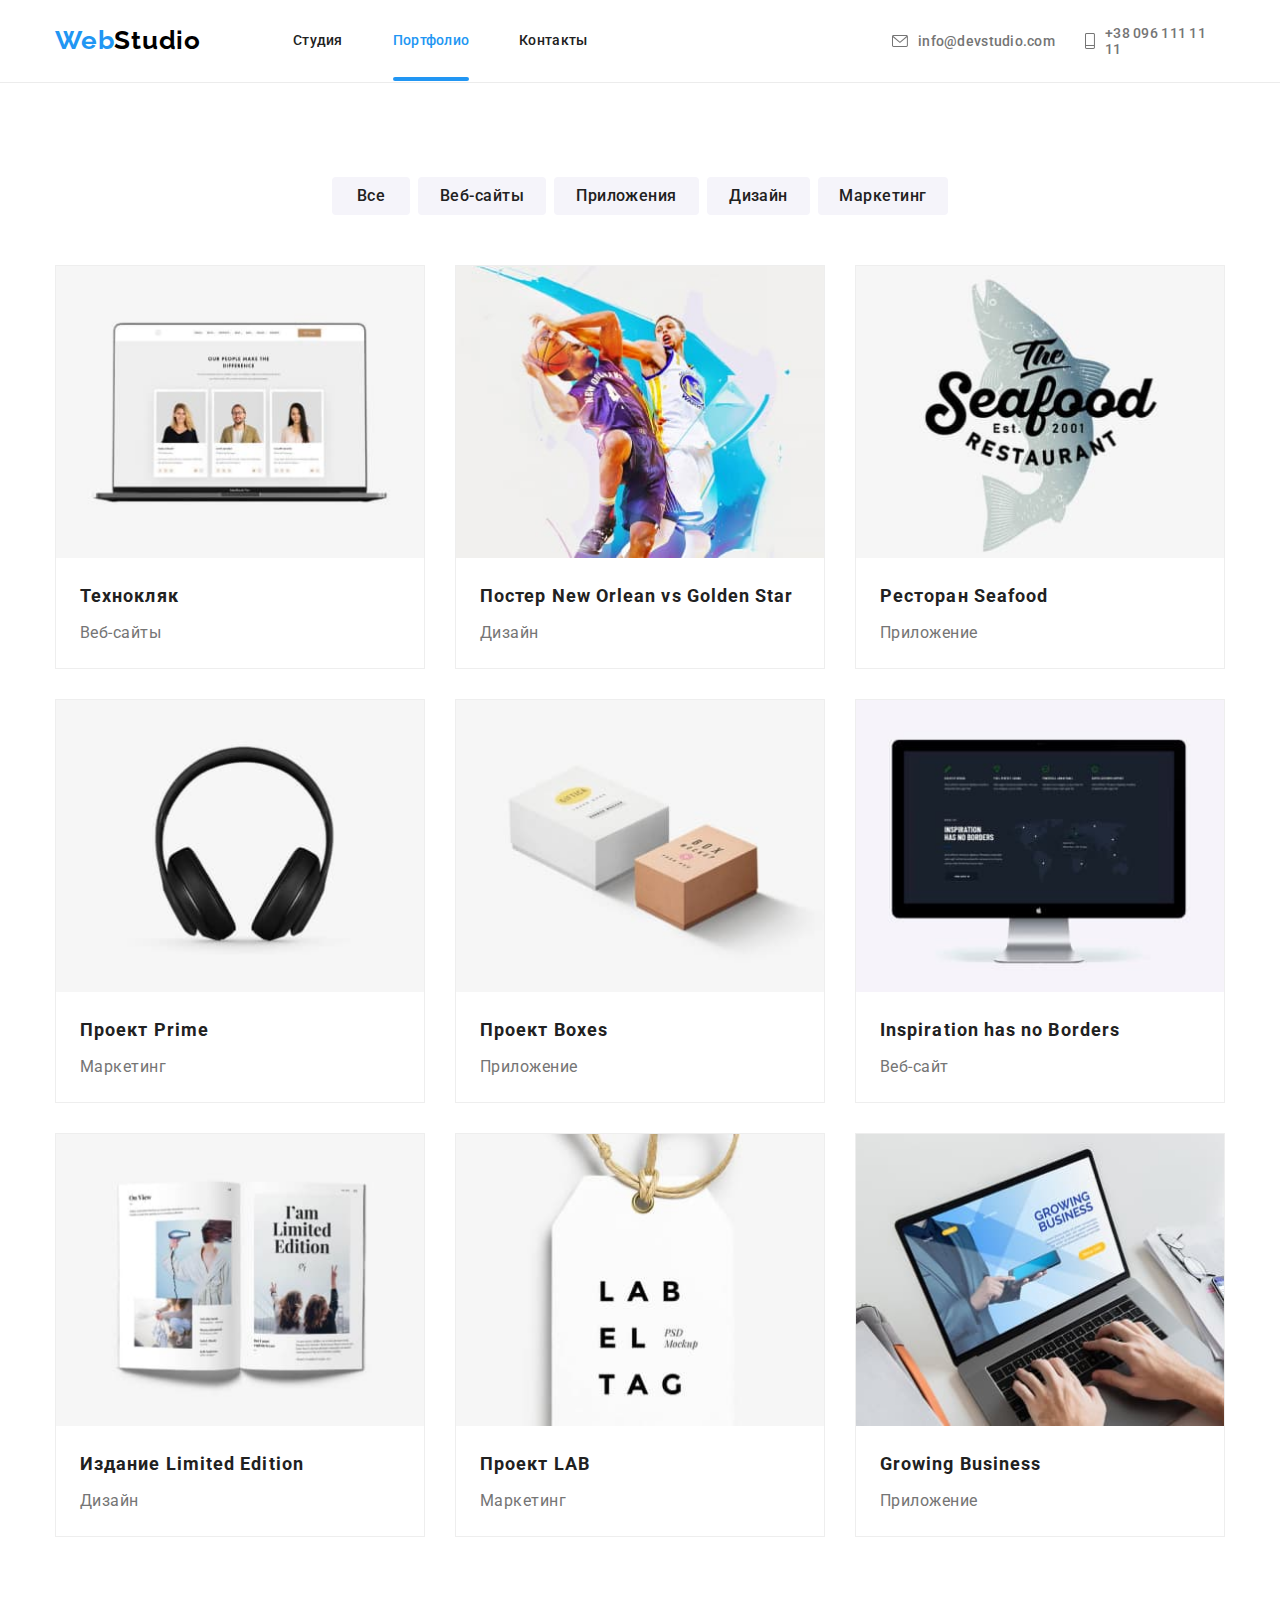
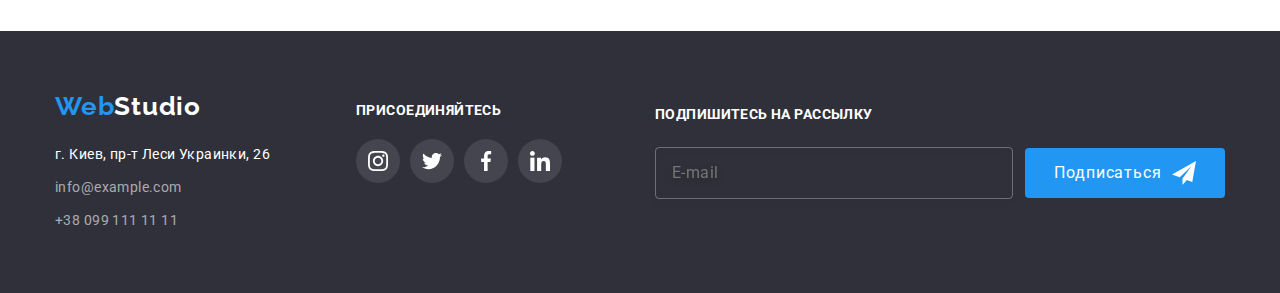
==== commit 1d5b8084: "rewrite" ====
--- a/portfolio.html
+++ b/portfolio.html
@@ -1,450 +1,342 @@
 <!DOCTYPE html>
-<html lang="en">
+<html lang="ru">
 <head>
     <meta charset="UTF-8">
     <meta name="viewport" content="width=device-width, initial-scale=1.0">
-    <!--<link rel="stylesheet" href="./css/fonts.css"> -->
+    <!-- <link rel="stylesheet" href="./css/fonts.css"> -->
+    <link rel="stylesheet" href="https://cdnjs.cloudflare.com/ajax/libs/modern-normalize/0.2.0/modern-normalize.min.css" >
+    <link rel="stylesheet" href="./css/main.min.css">
     <link rel="preconnect" href="https://fonts.gstatic.com">
-    <link href="https://fonts.googleapis.com/css2?family=Raleway:wght@400;500;700;900&family=Roboto:wght@400;500;700;900&display=swap" rel="stylesheet">
-    <link rel="stylesheet" href="https://cdnjs.cloudflare.com/ajax/libs/modern-normalize/1.0.0/modern-normalize.min.css">
-    <link rel="stylesheet" href="./css/main.min.css">
+    <link rel="preconnect" href="https://fonts.gstatic.com">
+    <link href="https://fonts.googleapis.com/css2?family=Raleway:wght@700&family=Roboto:wght@400;500;700;900&display=swap" rel="stylesheet">
     <title>WebStudio Портфолио</title>
 </head>
 <body>
-    <div class="portfolio-page">
-        <!--Шапка-->
-        <header class="header">
-            <div class="header__conteiner">
-                <!-- логотип -->
-                <a href="./index.html" alt="Логотип WebStudio" class="logo">
-                    <span class="logo__first-word">Web</span><span>Studio</span>
-                </a>
-                <button  type="button" class="menu-button" data-menu-button>
-                    <svg width="40" height="40">
-                        <use href="./images/icon.svg#icon-menu_O" class="open-menu"></use>
-                        <use href="./images/icon.svg#icon-close_O" class="close-menu"></use>
-                    </svg>
-                </button>
-                <!-- Навигация -->
-                <div class="menu">
-                    <nav class="navigation">
-                        <ul class="navigation__list">
-                    
-                             <li class="navigation__item">
-                                 <a href="./index.html" alt="Глваная" class="navigation__link navigation__link--accent ">Студия</a>
-                             </li>
-                        
-                             <li class="navigation__item">
-                                <a href="./portfolio.html" alt="Портфолио" class="navigation__link navigation__link--underline">Портфолио</a>
-                            </li>
-    
-                            <li class="navigation__item">
-                                <a href="./contacts.htm" alt="Контакты" class="navigation__link navigation__link--underline">Контакты</a>
-                            </li>
-    
-                        </ul> 
-                    </nav>
-                    <!-- ссылки контактов -->
-                    <address class="header__address"> 
-                        <a class="header__address-link" alt="Почта" href="mail:mail:info@devstudio.com">
-                            <svg class="header__address-icon-envelope">
-                                <use href="./images/icon.svg#icon-envelope"></use>
-                            </svg>
-                            info@devstudio.com
-                        </a>
-                        <a class="header__address-link header__address-link--margin" alt="телефон" href="tel:+380961111111">
-                            <svg class="header__address-icon-phone">
-                                <use href="./images/icon.svg#icon-Vector"></use>
-                            </svg>
-                            +38 096 111 11 11
-                        </a>
-                    </address>
-                </div>
+    <!--Шапка страницы-->
+    <header class="header">
+        <div class="header__box conteiner">
+                        <!--логотип-->
+            <div class="logo">
+                <a href="index.html" class="logo__link">
+                    <span class="logo__text--accent">Web</span><span class="logo__text">Studio</span>
+                </a>        
             </div>
-        </header>
-        <main class="main-content">
-            <!--блок портфолио с навигацией по ниму-->
-            <section class="portfolio-navigation">
-                <h1 class="visually-hidden">Портфолио</h1>
-                <!--заглавие навигация-->    
-                <ul class="portfolio-navigation__list">
-                    <li class="portfolio-navigation__item">
-                        <button type="button" class="portfolio-navigation__button portfolio-navigation__button--all">Все</button>
+            <!--Главная навигация-->
+            <nav class="navigation">
+                <!--список ссылок навигации-->
+                <ul class="navigation__list">
+                    <!--ссылки навигации-->
+                    <li class="navigation__item">
+                        <a href="index.html" class="navigation__link">Студия</a>
                     </li>
-                    <li class="portfolio-navigation__item">
-                        <button type="button" class="portfolio-navigation__button portfolio-navigation__button--web-site">Веб-сайты</button>
+                    <li class="navigation__item">
+                        <a href="portfolio.html" class="navigation__link accent">Портфолио</a>
                     </li>
-                    <li class="portfolio-navigation__item">
-                        <button type="button" class="portfolio-navigation__button portfolio-navigation__button--application">Приложения</button>
-                    </li>
-                    <li class="portfolio-navigation__item">
-                        <button type="button" class="portfolio-navigation__button portfolio-navigation__button--design">Дизайн</button>
-                    </li>
-                    <li class="portfolio-navigation__item">
-                        <button type="button" class="portfolio-navigation__button portfolio-navigation__button--marketing">Маркетинг</button>
+                    <li class="navigation__item">
+                        <a href="" class="navigation__link">Контакты</a>
                     </li>
                 </ul>
-                <section class="projects">
-                    <h2 class="visually-hidden">проэкты</h2>
-                    <ul class="projects__list">
-                     
-                        <il class="projects__item">
-                            <a href="" class="projects__card-link"> 
-                                <figure class="card">
-                                    <div class="card__thumb">
-                                        <picture>
-                                            <sourse srcset="./images/portfolio/desktop/technocrak.jpg 1x,
-                                                            ./images/portfolio/desktop/technocrak-d2x.jpg 2x" media="(min-width: 1200px)">
-                                            <sourse srcset="./images/portfolio/table/technocrak-t1x.jpg 1x,
-                                                            ./images/portfolio/table/technocrak-t2x.jpg 2x" media="(min-width: 768px)">
-                                            <sourse srcset="./images/portfolio/mobile/technocrak-1х.jpg 1x,
-                                                            ./images/portfolio/mobile/technocrak-2х.jpg 2x" media="(min-width: 480px)">
-                                        </picture>
-                                        <img src="./images/portfolio/mobile/technocrak-1х.jpg" alt="открытый ноутбук с изображением веб сайта на экране">
-                                        
-                                        <div class="thumb">
-                                            <p class="thumb__text">
-                                                Технокряк это современная площадка распространения 
-                                                коронавируса. Компании используют эту платформу для 
-                                                цифрового шпионажа и атак на защищённые сервера 
-                                                конкурентов.
-                                            </p>
-                                        </div>
-                                    </div>
-                                    <figcaption class="card__caption">
-                                            <h3 class="card__head">Технокляк</h3>
-                                            <p class="card__title">Веб-сайты</p>
-                                    </figcaption>
-                                </figure>
-                            </a>
-                        </il>
-                    
-                        <il class="projects__item">
-                            <a href="" class="projects__card-link">
-                                <figure class="card">
-                                    <div class="card__thumb">
-                                        <picture>
-                                            <sourse srcset="./images/portfolio/desktop/poster.jpg 1x,
-                                                            ./images/portfolio/desktop/poster-d2x.jpg 2x" media="(min-width: 1200px)">
-                                            <sourse srcset="./images/portfolio/table/poster-t1x.jpg 1x,
-                                                            ./images/portfolio/table/poster-t2x.jpg 2x" media="(min-width: 768px)">
-                                            <sourse srcset="./images/portfolio/mobile/poster-1х.jpg 1x,
-                                                            ./images/portfolio/mobile/poster-2х.jpg 2x" media="(min-width: 480px)">
-                                        </picture>
-                                        <img src="./images/portfolio/mobile/poster-1х.jpg" alt="открытый ноутбук с изображением веб сайта на экране">
-                                       
-                                        <div class="thumb">
-                                            <p class="thumb__text">
-                                                Lorem ipsum dolor sit amet consectetur adipisicing elit. 
-                                                Culpa aspernatur sed consequatur? Praesentium nam vero 
-                                                dolore perferendis. Placeat.
-                                            </p>
-                                        </div>
-                                    </div>
-                                    <figcaption class="card__caption">
-                                        <h3 class="card__head">Постер New Orlean vs Golden Star</h3>
-                                        <p class="card__title">Дизайн</p>
-                                    </figcaption>
-                                </figure>
-                            </a>
-                        </il>
-                    
-                        <il class="projects__item">
-                            <a href="" class="projects__card-link">
-                                <figure class="card">
-                                    <div class="card__thumb">
-                                        <picture>
-                                            <sourse srcset="./images/portfolio/desktop/aplication_restoran.jpg 1x,
-                                                            ./images/portfolio/desktop/aplication_restoran-d2x.jpg 2x" media="(min-width: 1200px)">
-                                            <sourse srcset="./images/portfolio/table/aplication_restoran-t1x.jpg 1x,
-                                                            ./images/portfolio/table/aplication_restoran-t2x.jpg 2x" media="(min-width: 768px)">
-                                            <sourse srcset="./images/portfolio/mobile/aplication_restoran-1х.jpg 1x,
-                                                            ./images/portfolio/mobile/aplication_restoran-2х.jpg 2x" media="(min-width: 480px)">
-                                         </picture>
-                                        <img src="./images/portfolio/mobile/aplication_restoran-1х.jpg" alt="открытый ноутбук с изображением веб сайта на экране">
-                                        
-                                        <div class="thumb">
-                                            <p class="thumb__text">
-                                                Lorem ipsum dolor sit amet consectetur adipisicing elit. 
-                                                Exercitationem, quod. Sed aliquam, distinctio dolore 
-                                                officiis neque commodi optio dicta.
-                                            </p>
-                                        </div>
-                                    </div>  
-                                    <figcaption class="card__caption">
-                                        <h3 class="card__head">Ресторан Seafood</h3>
-                                        <p class="card__title">Приложение</p>
-                                    </figcaption>
-                                </figure>
-                            </a>
-                        </il>
-                    
-                        <il class="projects__item ">
-                            <a href="" class="projects__card-link">
-                                <figure class="card">
-                                    <div class="card__thumb">
-                                        <picture>
-                                            <sourse srcset="./images/portfolio/desktop/prime_marketing.jpg 1x,
-                                                            ./images/portfolio/desktop/prime_marketing-d2x.jpg 2x" media="(min-width: 1200px)">
-                                            <sourse srcset="./images/portfolio/table/prime_marketing-t1x.jpg 1x,
-                                                            ./images/portfolio/table/prime_marketing-t2x.jpg 2x" media="(min-width: 768px)">
-                                            <sourse srcset="./images/portfolio/mobile/prime_marketing-1х.jpg 1x,
-                                                            ./images/portfolio/mobile/prime_marketing-2х.jpg 2x" media="(min-width: 480px)">
-                                        </picture>
-                                        <img src="./images/portfolio/mobile/prime_marketing-1х.jpg" alt="открытый ноутбук с изображением веб сайта на экране">
-                                       
-                                        <div class="thumb">
-                                            <p class="thumb__text">
-                                                Lorem ipsum dolor sit, amet consectetur adipisicing elit. 
-                                                Quam fuga beatae porro necessitatibus sit, assumenda nam 
-                                                officiis totam debitis.
-                                            </p>
-                                        </div>
-                                    </div>
-                                    <figcaption class="card__caption">
-                                        <h3 class="card__head">Проект Prime</h3>
-                                        <p class="card__title">Маркетинг</p>
-                                    </figcaption> 
-                                </figure>
-                            </a>
-                        </il>
-                    
-                        <il class="projects__item ">
-                            <a href="" class="projects__card-link">
-                                <figure class="card">
-                                    <div class="card__thumb">
-                                        <picture>
-                                            <sourse srcset="./images/portfolio/desktop/aplication_boxes.jpg 1x,
-                                                            ./images/portfolio/desktop/aplication_boxes-d2x.jpg 2x" media="(min-width: 1200px)">
-                                            <sourse srcset="./images/portfolio/table/aplication_boxes-t1x.jpg 1x,
-                                                            ./images/portfolio/table/aplication_boxes-t2x.jpg 2x" media="(min-width: 768px)">
-                                            <sourse srcset="./images/portfolio/mobile/aplication_boxes@1х.jpg 1x,
-                                                            ./images/portfolio/mobile/aplication_boxes@2х.jpg 2x" media="(min-width: 480px)">
-                                        </picture>
-                                        <img src="./images/portfolio/mobile/aplication_boxes@1х.jpg" alt="открытый ноутбук с изображением веб сайта на экране">
-                                       
-                                        <div class="thumb">
-                                            <p class="thumb__text">
-                                                Lorem ipsum, dolor sit amet consectetur adipisicing elit. 
-                                                Perspiciatis omnis est laborum ex sit possimus esse 
-                                                assumenda itaque culpa?
-                                            </p>
-                                        </div>
-                                    </div>
-                                    <figcaption class="card__caption">
-                                        <h3 class="card__head">Проект Boxes</h3>
-                                        <p class="card__title">Приложение</p>
-                                    </figcaption>
-                                </figure>
-                            </a> 
-                        </il>
-                    
-                        <il class="projects__item ">
-                            <a href="" class="projects__card-link">
-                                <figure class="card">
-                                    <div class="card__thumb">
-                                        <picture>
-                                            <sourse srcset="./images/portfolio/desktop/web_site.jpg 1x,
-                                                            ./images/portfolio/desktop/web_site-d2x.jpg 2x" media="(min-width: 1200px)">
-                                            <sourse srcset="./images/portfolio/table/web_site-t1x.jpg 1x,
-                                                            ./images/portfolio/table/web_site-t2x.jpg 2x" media="(min-width: 768px)">
-                                            <sourse srcset="./images/portfolio/mobile/web_site-1х.jpg 1x,
-                                                            ./images/portfolio/mobile/web_site-2х.jpg 2x" media="(min-width: 480px)">
-                                        </picture>
-                                        <img src="./images/portfolio/mobile/web_site-1х.jpg" alt="открытый ноутбук с изображением веб сайта на экране">
-                                        
-                                        <div class="thumb">
-                                            <p class="thumb__text">
-                                                Lorem ipsum dolor sit, amet consectetur adipisicing elit. 
-                                                Optio vel officia sit. Et nulla perspiciatis labore quis. 
-                                                Ea, tenetur.
-                                            </p>
-                                        </div>
-                                    </div>
-                                    <figcaption class="card__caption">
-                                        <h3 class="card__head">Inspiration has no Borders</h3>
-                                        <p class="card__title">Веб-сайт</p>
-                                    </figcaption>        
-                                </figure>
-                            </a>
-                        </il>
-                    
-                        <il class="projects__item ">
-                            <a href="" class="projects__card-link">
-                                <figure class="card">
-                                    <div class="card__thumb">
-                                        <picture>
-                                            <sourse srcset="./images/portfolio/desktop/edition_design.jpg 1x,
-                                                            ./images/portfolio/desktop/edition_design-d2x.jpg 2x" media="(min-width: 1200px)">
-                                            <sourse srcset="./images/portfolio/table/edition_design-t1x.jpg 1x,
-                                                            ./images/portfolio/table/edition_design-t2x.jpg 2x" media="(min-width: 768px)">
-                                            <sourse srcset="./images/portfolio/mobile/edition_design-1х.jpg 1x,
-                                                            ./images/portfolio/mobile/edition_design-2х.jpg 2x" media="(min-width: 480px)">
-                                         </picture>
-                                        <img src="./images/portfolio/mobile/edition_design-1х.jpg" alt="открытый ноутбук с изображением веб сайта на экране">
-                                        
-                                        <div class="thumb">
-                                            <p class="thumb__text">
-                                                Lorem ipsum dolor sit, amet consectetur adipisicing elit. 
-                                                Non, quaerat nesciunt. Ullam saepe enim odio voluptate dolor 
-                                                assumenda dolorum!
-                                            </p>
-                                        </div>
-                                    </div>
-                                    <figcaption class="card__caption">
-                                        <h3 class="card__head">Издание Limited Edition</h3>
-                                        <p class="card__title">Дизайн</p>
-                                    </figcaption>      
-                                </figure>
-                            </a>
-                        </il>
-                    
-                        <il class="projects__item ">
-                            <a href="" class="projects__card-link">
-                                <figure class="card">
-                                    <div class="card__thumb">
-                                        <picture>
-                                            <sourse srcset="./images/portfolio/desktop/lab_marketing.jpg 1x,
-                                                            ./images/portfolio/desktop/lab_marketing-d2x.jpg 2x" media="(min-width: 1200px)">
-                                            <sourse srcset="./images/portfolio/table/lab_marketing-t1x.jpg 1x,
-                                                            ./images/portfolio/table/lab_marketing-t2x.jpg 2x" media="(min-width: 768px)">
-                                            <sourse srcset="./images/portfolio/mobile/lab_marketing-1х.jpg 1x,
-                                                            ./images/portfolio/mobile/lab_marketing-2х.jpg 2x" media="(min-width: 480px)">
-                                         </picture>
-                                        <img src="./images/portfolio/mobile/lab_marketing-1х.jpg" alt="открытый ноутбук с изображением веб сайта на экране">
-                                        
-                                        <div class="thumb">
-                                            <p class="thumb__text">
-                                                Lorem ipsum dolor sit amet, consectetur adipisicing elit. 
-                                                Sint voluptatum tempora fugiat eaque temporibus, natus 
-                                                molestias tempore commodi impedit?
-                                            </p>
-                                        </div>
-                                    </div>
-                                    <figcaption class="card__caption">
-                                        <h3 class="card__head">Проект LAB</h3>
-                                        <p class="card__title">Маркетинг</p>
-                                    </figcaption>  
-                                </figure>
-                            </a>
-                        </il>
-                    
-                        <il class="projects__item ">
-                            <a href="" class="projects__card-link">
-                                <figure class="card">
-                                    <div class="card__thumb">
-                                        <picture>
-                                            <sourse srcset="./images/portfolio/desktop/aplication_growing_buisness.jpg 1x,
-                                                            ./images/portfolio/desktop/aplication_growing_busness-d2x.jpg 2x" media="(min-width: 1200px)">
-                                            <sourse srcset="./images/portfolio/table/aplication_growing_buisness-t1x.jpg 1x,
-                                                            ./images/portfolio/table/aplication_growing_buisness-t2x.jpg 2x" media="(min-width: 768px)">
-                                            <sourse srcset="./images/portfolio/mobile/aplication_growing_buisness-1х.jpg 1x,
-                                                            ./images/portfolio/mobile/aplication_growing_buisness-2х.jpg 2x" media="(min-width: 480px)">
-                                        </picture>
-                                        <img src="./images/portfolio/mobile/aplication_growing_buisness-1х.jpg" alt="открытый ноутбук с изображением веб сайта на экране">
-                                        
-                                        <div class="thumb">
-                                            <p class="thumb__text">
-                                                Lorem ipsum dolor sit amet consectetur adipisicing elit. 
-                                                Ex eaque rem ad aspernatur similique saepe vitae esse 
-                                                cumque quo!
-                                            </p>
-                                        </div>
-                                    </div>
-                                    <figcaption class="card__caption">
-                                        <h3 class="card__head">Growing Business</h3>
-                                        <p class="card__title">Приложение</p>
-                                    </figcaption>  
-                                 </figure>
-                            </a>
-                        </il>
-                        
-                    </ul>
-                </section>
-            </section>
-        </main>
-        <footer class="footer">
-        <section class="footer__section">
-            <div class="footer__conteiner">
-
-                <!--ссылки навигации и контактов-->
-                <div class="footer__links-conteiner">
-                    <a href="./index.html" class="logo logo--footer">
-                        <span class="logo__first-word">Web</span><span>Studio</span>
-                    </a>
-                    <address class="footer__address">
-                        <ul class="footer__address__list">
-                            <li class="footer__address-contact">
-                                <a href="https://goo.gl/maps/pXZyXXm4pR66iuyq8" class="footer__location-on-map">г. Киев, пр-т Леси Украинки, 26</a>
+            </nav>
+            <!--контактные ссылки-->
+            <a href="mailto:info@devstudio.com" class="header__link mail">
+                <svg class="header__link-icon" width="16" height="12">
+                    <use href="./images/icon.svg#envelope"></use>
+                </svg>
+                info@devstudio.com
+            </a>
+            <a href="tel:+380961111111" class="header__link num">
+                <svg class="header__link-icon" width="10" height="16">
+                    <use href="./images/icon.svg#phone"></use>
+                </svg> 
+                +38 096 111 11 11
+            </a>
+        </div>
+    </header>
+    <!--основной контент-->
+    <main>
+    <!--блок портфолио с навигацией по ниму-->
+        <section class="portfolio__section">
+        <div class="conteiner">
+            <h1 class="visually-hidden">Портфолио</h1>
+            <!--заглавие навигация-->    
+            <ul class="portfolio__navigation-list">
+                <li class="portfolio__navigation-item">
+                    <button type="button" class="portfoli__button all">Все</button>
+                </li>
+                <li class="portfolio__navigation-item">
+                    <button type="button" class="portfoli__button web-site">Веб-сайты</button>
+                </li>
+                <li class="portfolio__navigation-item">
+                    <button type="button" class="portfoli__button application">Приложения</button>
+                </li>
+                <li class="portfolio__navigation-item">
+                    <button type="button" class="portfoli__button design">Дизайн</button>
+                </li>
+                <li class="portfolio__navigation-item">
+                    <button type="button" class="portfoli__button marketing">Маркетинг</button>
+                </li>
+            </ul>
+            <!--проэкты-->
+            <h2 class="visually-hidden">проэкты</h2>
+            <ul class="pojects__list">
+                <li class="project__item">
+                    <a href="" class="card__link">
+                        <div class="card__link-thumb">
+                            <div class="card__description">
+                                <p class="card__description-text">
+                                    Технокряк это современная площадка распространения 
+                                    коронавируса. Компании используют эту платформу для 
+                                    цифрового шпионажа и атак на защищённые сервера 
+                                    конкурентов.
+                                </p>
+                            </div>
+                            <img src="./images/portfolio/technocrak.jpg" alt="открытый ноутбук с изображением веб сайта на экране" width="370" height="294">
+                        </div>
+                        <div class="caption">
+                            <h3 class="card__head">Технокляк</h3>
+                            <p class="card__text">Веб-сайты</p>
+                         </div>
+                    </a>
+                </li>
+                
+                <li class="project__item">
+                    <a href="" class="card__link">
+                        <div class="card__link-thumb">
+                            <div class="card__description">
+                                <p class="card__description-text">
+                                    Lorem ipsum dolor sit amet 
+                                    consectetur adipisicing elit. 
+                                    Ea, modi eaque. Natus, ab. Nam 
+                                    nihil dolore odio doloremque rerum?
+                                </p>
+                            </div>
+                            <img src="./images/portfolio/poster.jpg" alt="Баскетболисты в фиолетовой и белой форме борятся за мяч в прыжке" width="370" height="294">
+                        </div>
+                        <div class="caption">
+                            <h3 class="card__head">Постер New Orlean vs Golden Star</h3>
+                            <p class="card__text">Дизайн</p>
+                        </div>
+                    </a>
+                </li>
+                
+                <li class="project__item">
+                    <a href="" class="card__link">
+                        <div class="card__link-thumb">
+                            <div class="card__description">
+                                <p class="card__description-text">
+                                    Lorem ipsum dolor sit amet, 
+                                    consectetur adipisicing elit. 
+                                    Dolorum fugiat perferendis possimus, 
+                                    ullam quibusdam cum nam voluptatibus 
+                                    nihil ut.
+                                </p>
+                            </div>
+                            <img src="./images/portfolio/aplication_restoran.jpg" alt="Стилизированая надпись the seafood restaurant на фоне рыбы " width="370" height="294">
+                        </div>
+                        <div class="caption">
+                            <h3 class="card__head">Ресторан Seafood</h3>
+                            <p class="card__text">Приложение</p>
+                        </div>
+                    </a>
+                </li>
+                
+                <li class="project__item">
+                    <a href="" class="card__link">
+                        <div class="card__link-thumb">
+                            <div class="card__description">
+                                <p class="card__description-text">
+                                    Lorem ipsum dolor sit amet 
+                                    consectetur adipisicing elit. 
+                                    Vero praesentium perspiciatis 
+                                    in maxime qui odio pariatur 
+                                    laborum ratione amet.
+                                </p>
+                            </div>
+                            <img src="./images/portfolio/prime_marketing.jpg" alt="Наушники" width="370" height="294">
+                        </div>
+                        <div class="caption">
+                            <h3 class="card__head">Проект Prime</h3>
+                            <p class="card__text">Маркетинг</p>
+                        </div>
+                    </a>
+                </li>
+                
+                <li class="project__item">
+                    <a href="" class="card__link">
+                        <div class="card__link-thumb">
+                            <div class="card__description">
+                                <p class="card__description-text">
+                                    Lorem ipsum dolor sit, amet 
+                                    consectetur adipisicing elit. 
+                                    Incidunt est dolores error. Magni 
+                                    laborum ea, quibusdam amet odit 
+                                    nostrum.
+                                </p>
+                            </div>
+                            <img src="./images/portfolio/aplication_boxes.jpg" alt="Две коробки с надписями большая белая и маленькая коричневая" width="370" height="294">
+                        </div>
+                        <div class="caption">
+                            <h3 class="card__head">Проект Boxes</h3>
+                            <p class="card__text">Приложение</p>
+                        </div>
+                    </a>
+                </li>
+                
+                <li class="project__item">
+                    <a href="" class="card__link">
+                        <div class="card__link-thumb">
+                            <div class="card__description">
+                                <p class="card__description-text">
+                                    Lorem ipsum, dolor sit amet 
+                                    consectetur adipisicing elit. 
+                                    Dolores debitis numquam quia libero 
+                                    aliquid cumque dolorem voluptas, 
+                                    incidunt vitae!
+                                </p>
+                            </div>
+                            <img src="./images/portfolio/web_site.jpg" alt="Монитор с изображением сайта на котором текст и карта мира" width="370" height="294">
+                        </div>
+                        <div class="caption">
+                            <h3 class="card__head">Inspiration has no Borders</h3>
+                            <p class="card__text">Веб-сайт</p>
+                        </div>
+                    </a>
+                </li>
+                
+                <il class="project__item">
+                    <a href="" class="card__link">
+                        <div class="card__link-thumb">
+                            <div class="card__description">
+                                <p class="card__description-text">
+                                    Lorem ipsum, dolor sit amet 
+                                    consectetur adipisicing elit. 
+                                    Quibusdam nemo maxime eligendi 
+                                    modi accusamus, expedita quos 
+                                    numquam deserunt ducimus.
+                                </p>
+                            </div>
+                            <img src="./images/portfolio/edition_design.jpg" alt="открытая книгы с фотографиями и текстом" width="370" height="294">
+                        </div>
+                        <div class="caption">
+                            <h3 class="card__head">Издание Limited Edition</h3>
+                            <p class="card__text">Дизайн</p>
+                        </div>
+                    </a>  
+                </il>
+                
+                <li class="project__item">
+                    <a href="" class="card__link">
+                        <div class="card__link-thumb">
+                            <div class="card__description">
+                                <p class="card__description-text">
+                                    Lorem ipsum dolor, sit amet 
+                                    consectetur adipisicing elit. 
+                                    Dignissimos, cumque magni nulla 
+                                    blanditiis modi laborum possimus? 
+                                    Facere, natus neque?
+                                </p>
+                            </div>
+                            <img src="./images/portfolio/lab_marketing.jpg" alt="Белая этикетка с надписью LAB EL TAG на джгутовой нитке" width="370" height="294">
+                        </div>
+                        <div class="caption">
+                            <h3 class="card__head">Проект LAB</h3>
+                            <p class="card__text">Маркетинг</p>
+                        </div>
+                    </a>
+                </li>
+                
+                <li class="project__item">
+                    <a href="" class="card__link">
+                        <div class="card__link-thumb">
+                            <div class="card__description">
+                                <p class="card__description-text">
+                                    Lorem ipsum dolor, sit amet 
+                                    consectetur adipisicing elit. 
+                                    Dignissimos, cumque magni nulla 
+                                    blanditiis modi laborum possimus? 
+                                    Facere, natus neque?
+                                </p>
+                            </div> 
+                            <img src="./images/portfolio/aplicanion_growing_buisness.jpg" alt="Ноутбук на рабочем столе с открытым приложением" width="370" height="294">
+                        </div>
+                        <div class="caption">
+                            <h3 class="card__head">Growing Business</h3>
+                            <p class="card__text">Приложение</p>
+                        </div>
+                    </a>     
+                </li>
+            </ul>
+        </div>
+        </section>
+    </main>
+    <!--подал-->
+    <footer class="footer">
+        <div class="conteiner">
+            <div class="footer__box"> 
+                <div class="footer__links">
+                    <a href="index.html" class="footer__logo">
+                        <span class="footer__logo--accent">Web</span><span>Studio</span>
+                    </a>
+                    <address>
+                        <ul class="footer__address-list">
+                            <li>
+                                <a href="https://goo.gl/maps/pXZyXXm4pR66iuyq8" class="footer__address-location">г. Киев, пр-т Леси Украинки, 26</a>
                             </li>
-                            <li class="footer__address-contact">
-                                <a href="mailto:info@example.com" class="footer__contact-link">info@example.com</a>
+                            <li class="footer__address-item">
+                                <a href="mailto:info@example.com" class="footer__address-contact">info@example.com</a>
                             </li>
-                            <li class="footer__address-contact">
-                                <a href="tel:+380991111111" class="footer__contact-link">+38 099 111 11 11</a>
+                            <li class="footer__address-item">
+                                <a href="tel:+380991111111" class="footer__address-contact">+38 099 111 11 11</a>
                             </li>
                         </ul>
                     </address>
                 </div>
-
-                <!--соцсетеи-->
-                <div class="social">
-                <p class="social__slogan">присоединяйтесь</p>
-                <ul class="social__connect-list">
-                 
-                    <li class="social__connect-item">
-                        <a href="" class="social__connect-link">
-                            <svg class="social__connect-icon">
-                                <use href="./images/icon.svg#icon-instagram"></use>
-                            </svg>
-                        </a>
-                    </li>
-                 
-                    <li class="social__connect-item">
-                        <a href="" class="social__connect-link">
-                            <svg class="social__connect-icon">
-                                <use href="./images/icon.svg#icon-twitter"></use>
-                            </svg>
-                        </a>
-                    </li>
-                  
-                    <li class="social__connect-item">
-                        <a href="" class="social__connect-link">
-                            <svg class="social__connect-icon">
-                                <use href="./images/icon.svg#icon-facebook"></use>
-                            </svg>
-                        </a>
-                    </li>
-                  
-                    <li class="social__connect-item">
-                        <a href="" class="social__connect-link">
-                            <svg class="social__connect-icon">
-                                <use href="./images/icon.svg#icon-linkedin"></use>
-                            </svg>
-                        </a>
-                    </li>
-                </ul>
+                <div class="footer__social">
+                    <p class="footer__social-title">присоединяйтесь</p>
+                    <ul class="footer__social-list">
+                        <li class="footer__social-item">
+                            <a href="" class="footer__social-link">
+                                <svg class="footer__social-icon" width="20" height="20">
+                                    <use href="./images/icon.svg#instagram"></use>
+                                </svg>
+                            </a>
+                        </li>
+                        <li class="footer__social-item">
+                            <a href="" class="footer__social-link">
+                                <svg class="footer__social-icon" width="20" height="20">
+                                    <use href="./images/icon.svg#twitter"></use>
+                                </svg>
+                            </a>
+                        </li>
+                        <li class="footer__social-item">
+                            <a href="" class="footer__social-link">
+                                <svg class="footer__social-icon" width="20" height="20">
+                                    <use href="./images/icon.svg#facebook"></use>
+                                </svg>
+                            </a>
+                        </li>
+                        <li class="footer__social-item">
+                            <a href="" class="footer__social-link">
+                                <svg class="footer__social-icon" width="20" height="20">
+                                    <use href="./images/icon.svg#linkedin"></use>
+                                </svg>
+                            </a>
+                        </li>
+                    </ul>
                 </div>
-
-                <!--Подписка на рассылку-->
                 <div class="subscribe">
-                    <p class="subscribe__slogan">Подпишитесь на рассылку</p>
-                    <form action="" class="subscribe__form">
-                        
-                            <input type="text" name="foot_email" id="foot_email" class="subscribe__input" placeholder="E-mail">
-                        
+                    <span class="subscribe__title">Подпишитесь на рассылку</span>
+                    <form action="" class="subscribe__form"><input type="text" name="foot_email" id="foot_email" class="footer__subscribe__input" placeholder="E-mail">
                         <button type="submit" class="subscribe__button">
                             <span class="subscribe__button-text">Подписаться</span>
-                            <svg class="subscribe__button-icon">
-                                <use href="./images/icon.svg#icon-icon-send"></use>
+                            <svg class="subscribe__button-icon" width="24" height="24">
+                                <use href="./images/icon.svg#icon_send"></use>
                             </svg>
                         </button>
                     </form>
                 </div>
             </div>
-        </section>
-        </footer>
-    </div>
-    <script src="./js/menu.js"></script>
+        </div>
+    </footer>
 </body>
 </html>--- a/css/main.min.css
+++ b/css/main.min.css
@@ -1,2 +1,2 @@
-ul,li,p,figure,h1,h2,h3,p{margin:0px;padding:0px}ul{list-style:none}img{display:block;max-width:100%;height:auto}.main-page{margin:0 auto;overflow:hidden}@media screen and (min-width: 768px) and (max-width: 1199px){.main-page{margin:0 auto}}@media screen and (min-width: 1200px){.main-page{margin:0 auto 0 auto}}@media screen and (max-width: 767px){.menu{position:absolute;width:450px;height:453px;background-color:#ECECEC;-webkit-transform:translateY(10%);transform:translateY(10%)}}.menu-button{display:-webkit-inline-box;display:-ms-inline-flexbox;display:inline-flex;border:none;margin:0 0 0 auto;padding:0;background-color:transparent}@media screen and (min-width: 768px){.menu-button{display:none}}.menu-button__icon{width:40px;height:40px}.menu-button.is-open .open-menu{display:none}.menu-button .close-menu{display:none}.menu-button.is-open .close-menu{display:block}.header{max-width:480px;min-height:60px;margin-left:auto;margin-right:auto;border-bottom:1px solid #ECECEC}@media screen and (max-width: 767px){.header{position:relative}}@media screen and (min-width: 768px){.header{max-width:768px;min-height:80px}}@media screen and (min-width: 1200px){.header{max-width:1600px;min-height:80px}}.header__conteiner{display:none;width:450px;height:60px;margin:0 auto;padding:16px 0}@media screen and (min-width: 768px){.header__conteiner{width:738px;height:80px;-webkit-box-align:center;-ms-flex-align:center;align-items:center;-webkit-box-pack:center;-ms-flex-pack:center;justify-content:center}}@media screen and (min-width: 1200px){.header__conteiner{width:1200px;height:80px}}.logo{color:#000;width:145px;height:31px;text-decoration:none;font-family:"Raleway",sans-serif;font-style:normal;font-weight:bold;font-size:26px;line-height:1.192;letter-spacing:0.03em}.logo--footer{display:block;color:#fff}@media screen and (max-width: 1199px){.logo--footer{text-align:center;margin:0 auto}}@media screen and (min-width: 1200px){.logo--footer{margin:0 93px 20px 0}.logo--footer:focus{text-decoration:underline;outline:none}}.logo__first-word{color:#2196F3}.navigation__list{width:294px;list-style:none;padding:0;margin:0 auto}@media screen and (max-width: 767px){.navigation__list{font-family:"Roboto",sans-serif;font-style:normal;font-weight:500;font-size:18px;line-height:21px;text-align:center;letter-spacing:0.02em}}.footer{background-color:#2F303A}.footer__section{width:100%;margin:0 auto;overflow:hidden}@media screen and (min-width: 768px){.footer__section{max-width:768px;height:463px}}@media screen and (min-width: 1200px){.footer__section{max-width:1600px;height:252px;margin:0 auto 0 auto}}.footer__conteiner{padding-top:60px;padding-bottom:60px}@media screen and (min-width: 768px){.footer__conteiner{display:-webkit-box;display:-ms-flexbox;display:flex;-ms-flex-wrap:wrap;flex-wrap:wrap;padding-left:76px;padding-right:89px}}@media screen and (min-width: 1200px){.footer__conteiner{display:-webkit-box;display:-ms-flexbox;display:flex;-webkit-box-pack:center;-ms-flex-pack:center;justify-content:center;max-width:1200px;margin:0 auto;padding:0}}.footer__links-conteiner{margin:0 auto}@media screen and (min-width: 768px){.footer__links-conteiner{margin:0 0 60px 0}}@media screen and (min-width: 1200px){.footer__links-conteiner{margin:0;padding-top:60px;padding-bottom:60px;margin-right:93px}}.footer__address{margin-top:20px}@media screen and (min-width: 768px){.footer__address{margin:20px 0 0 0}}@media screen and (min-width: 1200px){.footer__address{padding:0;margin:20px 0 0 0}}@media screen and (min-width: 1200px){.footer__address__list{padding:0;list-style:none}}.footer__address-contact{font-family:"Roboto",sans-serif;font-style:normal;font-weight:normal;font-size:14px;line-height:1.714;letter-spacing:0.03em}@media screen and (max-width: 1199px){.footer__address-contact{text-align:center}}@media screen and (min-width: 768px){.footer__address-contact:not(:last-child){margin-bottom:8px}}@media screen and (min-width: 1200px){.footer__address-contact:not(:last-child){margin-bottom:9px}}.footer__location-on-map{color:#fff;text-decoration:none}.footer__location-on-map:focus{text-decoration:underline;outline:none}.footer__contact-link{color:rgba(255,255,255,0.6);text-decoration:none}.footer__contact-link:focus{text-decoration:underline;outline:none}.social{width:206px;height:80px;margin:60px auto 0}@media screen and (min-width: 768px){.social{margin:0 0 102px auto}}@media screen and (min-width: 1200px){.social{margin:72px 0 100px 0}}.social__slogan{font-family:"Roboto",sans-serif;font-style:normal;font-weight:bold;font-size:14px;line-height:1.142;letter-spacing:0.03em;text-transform:uppercase;color:#fff}@media screen and (max-width: 1199px){.social__slogan{text-align:center}}.social__connect-list{display:-webkit-box;display:-ms-flexbox;display:flex;-webkit-box-align:center;-ms-flex-align:center;align-items:center;-webkit-box-pack:center;-ms-flex-pack:center;justify-content:center;margin-top:20px;list-style:none;padding:0}.social__connect-item:not(:last-child){margin-right:10px}.social__connect-link{display:-webkit-box;display:-ms-flexbox;display:flex;-webkit-box-align:center;-ms-flex-align:center;align-items:center;-webkit-box-pack:center;-ms-flex-pack:center;justify-content:center;width:44px;height:44px;border-radius:50%;background-color:rgba(255,255,255,0.1);color:#fff;-webkit-transition-property:background-color;transition-property:background-color;-webkit-transition-duration:250ms;transition-duration:250ms;-webkit-transition-timing-function:cubic-bezier(0.4, 0, 0.2, 1);transition-timing-function:cubic-bezier(0.4, 0, 0.2, 1)}.social__connect-link:focus,.social__connect-link:hover{border-radius:50%;background-color:#2196F3;outline:none}.social__connect-icon{width:20px;height:20px;fill:currentColor}.subscribe{display:block;max-width:450px;height:156px;margin:60px auto 0}@media screen and (min-width: 768px){.subscribe{margin:0 auto}}@media screen and (min-width: 1200px){.subscribe{max-width:570px;height:86px;margin:72px 0 94px 93px}}.subscribe__slogan{font-family:"Roboto",sans-serif;font-style:normal;font-weight:bold;font-size:14px;line-height:1.142;letter-spacing:0.03em;text-transform:uppercase;color:#fff}@media screen and (max-width: 1199px){.subscribe__slogan{text-align:center}}.subscribe__form{text-align:center}@media screen and (max-width: 1199px){.subscribe__form{text-align:center}}@media screen and (min-width: 1200px){.subscribe__form{display:-webkit-box;display:-ms-flexbox;display:flex}}.subscribe__input{width:450px;height:50px;margin-top:20px;padding-left:16px;border:1px solid rgba(255,255,255,0.3);border-radius:4px;background-color:transparent;color:#fff;-webkit-transition:border 250ms cubic-bezier(0.4, 0, 0.2, 1);transition:border 250ms cubic-bezier(0.4, 0, 0.2, 1)}.subscribe__input:focus{border:2px solid #2196F3;-webkit-transition:border 250ms cubic-bezier(0.4, 0, 0.2, 1);transition:border 250ms cubic-bezier(0.4, 0, 0.2, 1);outline:none}@media screen and (min-width: 1200px){.subscribe__input{width:358px}}.subscribe__button{display:-webkit-box;display:-ms-flexbox;display:flex;-webkit-box-align:center;-ms-flex-align:center;align-items:center;width:200px;height:50px;margin-top:20px;margin-left:auto;margin-right:auto;padding-left:29px;padding-right:28px;border:none;border-radius:4px;background-color:#2196F3;-webkit-box-shadow:0px 4px 4px rgba(0,0,0,0.15);box-shadow:0px 4px 4px rgba(0,0,0,0.15)}@media screen and (min-width: 1200px){.subscribe__button{margin-left:12px;margin-right:0}}.subscribe__button-text{font-family:"Roboto",sans-serif;font-style:normal;font-weight:bold;font-size:16px;line-height:1.875;letter-spacing:0.06em;color:#fff}.subscribe__button-icon{width:24px;height:24px;margin-left:10px}.header{max-width:480px;min-height:60px;margin-left:auto;margin-right:auto;border-bottom:1px solid #ECECEC}@media screen and (max-width: 767px){.header{position:relative}}@media screen and (min-width: 768px){.header{max-width:768px;min-height:80px}}@media screen and (min-width: 1200px){.header{max-width:1600px;min-height:80px}}.header__conteiner{display:none;width:450px;height:60px;margin:0 auto;padding:16px 0}@media screen and (min-width: 768px){.header__conteiner{width:738px;height:80px;-webkit-box-align:center;-ms-flex-align:center;align-items:center;-webkit-box-pack:center;-ms-flex-pack:center;justify-content:center}}@media screen and (min-width: 1200px){.header__conteiner{width:1200px;height:80px}}.logo{color:#000;width:145px;height:31px;text-decoration:none;font-family:"Raleway",sans-serif;font-style:normal;font-weight:bold;font-size:26px;line-height:1.192;letter-spacing:0.03em}.logo--footer{display:block;color:#fff}@media screen and (max-width: 1199px){.logo--footer{text-align:center;margin:0 auto}}@media screen and (min-width: 1200px){.logo--footer{margin:0 93px 20px 0}.logo--footer:focus{text-decoration:underline;outline:none}}.logo__first-word{color:#2196F3}.navigation__list{width:294px;list-style:none;padding:0;margin:0 auto}@media screen and (max-width: 767px){.navigation__list{font-family:"Roboto",sans-serif;font-style:normal;font-weight:500;font-size:18px;line-height:21px;text-align:center;letter-spacing:0.02em}}@media screen and (max-width: 767px){.menu{position:absolute;width:450px;height:453px;background-color:#ECECEC;-webkit-transform:translateY(10%);transform:translateY(10%)}}.menu-button{display:-webkit-inline-box;display:-ms-inline-flexbox;display:inline-flex;border:none;margin:0 0 0 auto;padding:0;background-color:transparent}@media screen and (min-width: 768px){.menu-button{display:none}}.menu-button__icon{width:40px;height:40px}.menu-button.is-open .open-menu{display:none}.menu-button .close-menu{display:none}.menu-button.is-open .close-menu{display:block}.hero{max-width:480px;min-height:400px;margin:0 auto 0 auto}@media screen and (min-width: 768px){.hero{max-width:768px}}@media screen and (min-width: 1200px){.hero{max-width:1600px;min-height:600px;margin:0 auto 0 auto}}.hero__conteiner{min-height:400px;margin-left:auto;margin-right:auto;padding-top:118px;padding-bottom:118px;background-color:var(--hero-background-color);background-size:480px 400px;background-position:center;background-repeat:no-repeat;background-image:-webkit-gradient(linear, left top, right top, from(rgba(47,48,58,0.4)), to(rgba(47,48,58,0.4))),url("../../images/main/hero_background/Mobile/Header.jpg");background-image:linear-gradient(to right, rgba(47,48,58,0.4), rgba(47,48,58,0.4)),url("../../images/main/hero_background/Mobile/Header.jpg")}@media screen and (min-device-pixel-ratio: 2), screen and (-webkit-min-device-pixel-ratio: 2), screen and (min-resolution: 192dpi), screen and (min-resolution: 2dppx){.hero__conteiner .hero__conteiner{background-image:-webkit-gradient(linear, left top, right top, from(rgba(47,48,58,0.4)), to(rgba(47,48,58,0.4))),url("../../images/main/hero_background/Mobile/Header@2x.jpg");background-image:linear-gradient(to right, rgba(47,48,58,0.4), rgba(47,48,58,0.4)),url("../../images/main/hero_background/Mobile/Header@2x.jpg")}}@media screen and (min-width: 768px){.hero__conteiner{background-size:768px 400px;background-image:-webkit-gradient(linear, left top, right top, from(rgba(47,48,58,0.4)), to(rgba(47,48,58,0.4))),url("../../images/main/hero_background/Table/Header.jpg");background-image:linear-gradient(to right, rgba(47,48,58,0.4), rgba(47,48,58,0.4)),url("../../images/main/hero_background/Table/Header.jpg")}}@media screen and (min-width: 768px) and (min-device-pixel-ratio: 2), screen and (min-width: 768px) and (-webkit-min-device-pixel-ratio: 2), screen and (min-width: 768px) and (min-resolution: 192dpi), screen and (min-width: 768px) and (min-resolution: 2dppx){.hero__conteiner .hero__conteiner{background-image:url("../../images/main/hero_background/Table/Header@2x.jpg")}}@media screen and (min-width: 1200px){.hero__conteiner{min-height:600px;margin-left:auto;margin-right:auto;padding-top:200px;padding-bottom:200px;background-size:cover;background-image:-webkit-gradient(linear, left top, right top, from(rgba(47,48,58,0.4)), to(rgba(47,48,58,0.4))),url("../../images/main/hero_background/Descktop/Hero.jpg");background-image:linear-gradient(to right, rgba(47,48,58,0.4), rgba(47,48,58,0.4)),url("../../images/main/hero_background/Descktop/Hero.jpg")}}@media screen and (min-width: 1200px) and (min-device-pixel-ratio: 2), screen and (min-width: 1200px) and (-webkit-min-device-pixel-ratio: 2), screen and (min-width: 1200px) and (min-resolution: 192dpi), screen and (min-width: 1200px) and (min-resolution: 2dppx){.hero__conteiner .hero__conteiner{background-image:url("../../images/main/hero_background/Descktop/Hero@2x.jpg")}}.visually-hidden{position:absolute;width:1px;height:1px;margin:-1px;border:0;padding:0;white-space:nowrap;-webkit-clip-path:inset(100%);clip-path:inset(100%);clip:rect(0 0 0 0);overflow:hidden}.hero__title{width:360px;min-height:84px;margin-left:auto;margin-right:auto;margin-bottom:30px;font-family:"Roboto",sans-serif;font-style:normal;font-weight:900;font-size:26px;line-height:1.615;letter-spacing:0.06em;text-align:center;text-transform:uppercase;color:#fff}@media screen and (min-width: 1200px){.hero__title{width:696px;min-height:120px;font-weight:900;font-size:44px;line-height:1.363;letter-spacing:0.06em}}.hero__button{display:-webkit-box;display:-ms-flexbox;display:flex;-webkit-box-pack:center;-ms-flex-pack:center;justify-content:center;-webkit-box-align:center;-ms-flex-align:center;align-items:center;margin-left:auto;margin-right:auto;padding:0;width:200px;min-height:50px;-webkit-box-shadow:0px 4px 4px rgba(0,0,0,0.15);box-shadow:0px 4px 4px rgba(0,0,0,0.15);border-radius:4px;border:none;background-color:#2196F3}.hero__button-text{font-family:"Roboto",sans-serif;font-style:normal;font-weight:bold;font-size:16px;line-height:1.875;letter-spacing:0.06em;color:#fff}.features{margin:0 auto}@media screen and (max-width: 1199px){.features{margin:60px auto 60px auto}}@media screen and (min-width: 1200px){.features{max-width:1600px;min-height:251px;margin:94px auto 0 auto}}.visually-hidden{position:absolute;width:1px;height:1px;margin:-1px;border:0;padding:0;white-space:nowrap;-webkit-clip-path:inset(100%);clip-path:inset(100%);clip:rect(0 0 0 0);overflow:hidden}.features__conteiner{margin:0 auto 0 auto;padding:0}@media screen and (min-width: 768px){.features__conteiner{width:768px}}@media screen and (max-width: 1199px){.features__conteiner{padding:0 15px}}@media screen and (min-width: 1200px){.features__conteiner{width:1200px;margin:0 auto 0 auto;outline:1sx solid green}}.features__list{list-style:none;padding:0}@media screen and (min-width: 768px){.features__list{display:-webkit-box;display:-ms-flexbox;display:flex;-webkit-box-pack:center;-ms-flex-pack:center;justify-content:center;width:768px}}@media screen and (min-width: 768px) and (max-width: 1199px){.features__list{-ms-flex-wrap:wrap;flex-wrap:wrap;margin-left:-30px;margin-top:-30px}}@media screen and (min-width: 1200px){.features__list{display:-webkit-box;display:-ms-flexbox;display:flex;list-style:none;width:1200px}}.features__item{width:450px;margin:0 auto}@media screen and (max-width: 767px){.features__item:not(:last-child){margin-bottom:30px}}@media screen and (min-width: 768px) and (max-width: 1199px){.features__item{margin:0;width:354px;-ms-flex-preferred-size:calc(100% / 2 - 60px);flex-basis:calc(100% / 2 - 60px);margin-left:30px;margin-top:30px}}@media screen and (min-width: 1200px){.features__item{margin:0;width:270px}.features__item:not(:last-child){margin-right:30px}}.features__icon-box{display:-webkit-box;display:-ms-flexbox;display:flex;-webkit-box-align:center;-ms-flex-align:center;align-items:center;-webkit-box-pack:center;-ms-flex-pack:center;justify-content:center;width:450px;height:120px;border-radius:4px;background-color:#F5F4FA}@media screen and (min-width: 768px){.features__icon-box{width:354px}}@media screen and (min-width: 1200px){.features__icon-box{width:270px}}.features__icon{width:70px;height:70px}.features__item-head{margin-top:30px;font-family:"Roboto",sans-serif;font-style:normal;font-weight:bold;font-size:14px;line-height:1.142;letter-spacing:0.03em;text-transform:uppercase;color:#212121}@media screen and (max-width: 767px){.features__item-head{text-align:center}}.features__item-text{margin-top:10px;font-family:"Roboto",sans-serif;font-style:normal;font-weight:normal;font-size:14px;line-height:1.714;letter-spacing:0.03em;color:#757575}.we-are-doing{max-width:1600px;min-height:386px;margin:94px auto 0 auto}@media screen and (max-width: 1199px){.we-are-doing{display:none}}.we-are-doing__conteiner{width:1200px;margin:0 auto 0 auto}.we-are-doing__header{font-family:"Roboto",sans-serif;font-style:normal;font-weight:bold;font-size:36px;line-height:1.166;text-align:center;letter-spacing:0.03em;color:#212121;margin:0}.we-are-doing__list{display:-webkit-box;display:-ms-flexbox;display:flex;max-width:1170px;-webkit-box-pack:justify;-ms-flex-pack:justify;justify-content:space-between;list-style:none;margin:50px auto 0 auto;padding:0}.we-are-doing__item{position:relative}.we-are-doing__item:not(:last-child){margin-right:30px}.we-are-doing__item-lable{position:absolute;bottom:0;left:0;padding:27px 0 27px 0;width:370px;height:70px;background-color:rgba(47,48,58,0.8)}.we-are-doing___item-lable-text{margin:0;font-family:Roboto;font-style:normal;font-weight:bold;font-size:14px;line-height:1.142;text-align:center;letter-spacing:0.03em;text-transform:uppercase;color:#fff}.our-team{background-color:#F5F4FA}.our-team__conteiner{margin:0 auto}@media screen and (max-width: 1199px){.our-team__conteiner{padding:60px 15px 60px}}@media screen and (max-width: 767px){.our-team__conteiner{max-width:480px}}@media screen and (min-width: 768px){.our-team__conteiner{max-width:768px}}@media screen and (min-width: 1200px){.our-team__conteiner{max-width:1600px;min-height:708px;margin:94px auto 0 auto;padding-top:94px}}.our-team__head{font-family:"Roboto",sans-serif;font-style:normal;font-weight:bold;font-size:28px;line-height:1.178;text-align:center;letter-spacing:0.03em;color:#212121;margin-bottom:30px}@media screen and (min-width: 1200px){.our-team__head{margin:0 auto;font-size:36px;line-height:1.166}}.our-team__list{width:450px;margin:0 auto;padding:0;list-style:none}@media screen and (min-width: 768px) and (max-width: 1199px){.our-team__list{display:-webkit-box;display:-ms-flexbox;display:flex;-webkit-box-pack:center;-ms-flex-pack:center;justify-content:center;width:768px;-ms-flex-wrap:wrap;flex-wrap:wrap;margin-left:-30px;margin-top:-30px}}@media screen and (min-width: 1200px){.our-team__list{min-width:1200px;margin:0 auto 0;margin-top:50px;padding:0;list-style:none;display:-webkit-box;display:-ms-flexbox;display:flex;-webkit-box-pack:center;-ms-flex-pack:center;justify-content:center}}@media screen and (max-width: 767px){.our-team__item:not(:last-child){margin-bottom:30px}}@media screen and (min-width: 768px) and (max-width: 1199px){.our-team__item{-ms-flex-preferred-size:calc(100% / 2 - 60px);flex-basis:calc(100% / 2 - 60px);margin-left:30px;margin-top:30px;margin-bottom:0}}@media screen and (min-width: 1200px){.our-team__item:not(:last-child){margin-right:30px}}.our-team__card{width:450px;height:622px;margin:0;background-color:#FFFFFF;-webkit-box-shadow:0px 1px 3px rgba(0,0,0,0.12),0px 1px 1px rgba(0,0,0,0.14),0px 2px 1px rgba(0,0,0,0.2);box-shadow:0px 1px 3px rgba(0,0,0,0.12),0px 1px 1px rgba(0,0,0,0.14),0px 2px 1px rgba(0,0,0,0.2);border-radius:0px 0px 4px 4px}@media screen and (min-width: 768px){.our-team__card{width:354px;height:536px}}@media screen and (min-width: 1200px){.our-team__card{width:270px;height:428px}}.our-team__card-caption{padding-top:30px}.our-team__card-title{font-family:"Roboto",sans-serif;font-style:normal;font-weight:500;font-size:16px;line-height:19px;text-align:center;letter-spacing:0.03em;color:#212121}.our-team__card-specialty{font-family:"Roboto",sans-serif;font-style:normal;font-weight:normal;font-size:16px;line-height:19px;text-align:center;letter-spacing:0.03em;color:#757575;margin-top:10px}.our-team__social-list{display:-webkit-box;display:-ms-flexbox;display:flex;-webkit-box-align:center;-ms-flex-align:center;align-items:center;-webkit-box-pack:center;-ms-flex-pack:center;justify-content:center;width:206px;height:44px;margin:16px auto 24px auto;list-style:none;padding:0}.our-team__social-item{display:-webkit-box;display:-ms-flexbox;display:flex;-webkit-box-align:center;-ms-flex-align:center;align-items:center;-webkit-box-pack:center;-ms-flex-pack:center;justify-content:center;width:44px;height:44px;margin-right:10px}.our-team__social-link{width:44px;height:44px;padding:12px;background-color:transparent;border-radius:50%;color:#AFB1B8;-webkit-transition-property:background-color,color;transition-property:background-color,color;-webkit-transition-duration:250ms;transition-duration:250ms;-webkit-transition-timing-function:cubic-bezier(0.4, 0, 0.2, 1);transition-timing-function:cubic-bezier(0.4, 0, 0.2, 1)}.our-team__social-link:hover,.our-team__social-link:focus{background-color:#2196F3;border-radius:50%;color:#fff;-webkit-transition-property:background-color,color;transition-property:background-color,color;-webkit-transition-duration:250ms;transition-duration:250ms;-webkit-transition-timing-function:cubic-bezier(0.4, 0, 0.2, 1);transition-timing-function:cubic-bezier(0.4, 0, 0.2, 1);outline:none}.our-team__social-icon{width:20px;height:20px;fill:currentColor}.regular-customers{margin-top:60px;margin-left:auto;margin-right:auto}@media screen and (min-width: 1200px){.regular-customers{margin-top:94px;margin-bottom:94px;margin-left:auto;margin-right:auto}}.regular-customers__conteiner{margin:0 auto 60px}@media screen and (max-width: 767px){.regular-customers__conteiner{max-width:480px}}@media screen and (min-width: 768px){.regular-customers__conteiner{width:768px}}@media screen and (min-width: 1200px){.regular-customers__conteiner{margin:0 auto;min-width:1200px}}.regular-customers__head{font-family:"Roboto",sans-serif;font-style:normal;font-weight:bold;text-align:center;letter-spacing:0.03em;color:#212121}@media screen and (max-width: 1199px){.regular-customers__head{font-size:28px;line-height:1.178;margin-bottom:30px}}@media screen and (min-width: 1200px){.regular-customers__head{font-size:36px;line-height:1.166;margin-bottom:50px}}.regular-customers__list{display:-webkit-box;display:-ms-flexbox;display:flex;-webkit-box-pack:center;-ms-flex-pack:center;justify-content:center}@media screen and (max-width: 1199px){.regular-customers__list{-ms-flex-wrap:wrap;flex-wrap:wrap;margin-left:-30px;margin-top:-30px}}@media screen and (min-width: 1200px){.regular-customers__list{margin:0 auto}}.regular-customers__item{margin-left:30px;margin-top:30px}@media screen and (max-width: 767px){.regular-customers__item{-ms-flex-preferred-size:calc(100% / 2 - 60px);flex-basis:calc(100% / 2 - 60px)}}@media screen and (min-width: 768px){.regular-customers__item{-ms-flex-preferred-size:calc(100% / 3 - 90px);flex-basis:calc(100% / 3 - 90px)}}@media screen and (min-width: 1200px){.regular-customers__item{margin:0}.regular-customers__item:not(:last-child){margin-right:30px}}.regular-customer__link{display:-webkit-box;display:-ms-flexbox;display:flex;-webkit-box-align:center;-ms-flex-align:center;align-items:center;-webkit-box-pack:center;-ms-flex-pack:center;justify-content:center;color:#AFB1B8;border:1px solid;border-radius:4px;text-decoration:none;outline:none;-webkit-transition-property:color;transition-property:color;-webkit-transition-duration:250ms;transition-duration:250ms;-webkit-transition-timing-function:cubic-bezier(0.4, 0, 0.2, 1);transition-timing-function:cubic-bezier(0.4, 0, 0.2, 1)}.regular-customer__link:hover,.regular-customer__link:focus{color:#2196F3;border:1px solid;border-radius:4px;text-decoration:none;outline:none;-webkit-transition-property:color;transition-property:color;-webkit-transition-duration:250ms;transition-duration:250ms;-webkit-transition-timing-function:cubic-bezier(0.4, 0, 0.2, 1);transition-timing-function:cubic-bezier(0.4, 0, 0.2, 1)}@media screen and (max-width: 767px){.regular-customer__link{width:210px;height:90px}}@media screen and (min-width: 768px){.regular-customer__link{width:226px;height:90px}}@media screen and (min-width: 1200px){.regular-customer__link{width:170px;height:90px}}.regular-customers__icon{fill:currentColor}.regular-customers__icon--logo-1{width:45px;height:50px}.regular-customers__icon--logo-2{width:40px;height:52px}.regular-customers__icon--logo-3{width:41px;height:43px}.regular-customers__icon--logo-4{width:80px;height:42px}.regular-customers__icon--logo-5{width:59px;height:47px}.regular-customers__icon--logo-6{width:89px;height:46px}.backdrop{position:fixed;top:0;left:0;width:100%;height:100%;opacity:1;-webkit-transform:scale(1);transform:scale(1);-webkit-transition:opacity 1000ms cubic-bezier(0.4, 0, 0.2, 1) 250ms;transition:opacity 1000ms cubic-bezier(0.4, 0, 0.2, 1) 250ms;background-color:rgba(0,0,0,0.5)}.is-hidden{opacity:0;pointer-events:none;-webkit-transform:scale(0);transform:scale(0);-webkit-transition:opacity 750ms cubic-bezier(0.4, 0, 0.2, 1),-webkit-transform 1000ms cubic-bezier(0.4, 0, 0.2, 1);transition:opacity 750ms cubic-bezier(0.4, 0, 0.2, 1),-webkit-transform 1000ms cubic-bezier(0.4, 0, 0.2, 1);transition:transform 1000ms cubic-bezier(0.4, 0, 0.2, 1),opacity 750ms cubic-bezier(0.4, 0, 0.2, 1);transition:transform 1000ms cubic-bezier(0.4, 0, 0.2, 1),opacity 750ms cubic-bezier(0.4, 0, 0.2, 1),-webkit-transform 1000ms cubic-bezier(0.4, 0, 0.2, 1)}.modal{position:absolute;top:50%;left:50%;-webkit-transform:translate(-50%, -50%) scale(1) perspective(500px) rotateY(0deg);transform:translate(-50%, -50%) scale(1) perspective(500px) rotateY(0deg);-webkit-transition:opacity 250ms cubic-bezier(0.4, 0, 0.2, 1),-webkit-transform 750ms cubic-bezier(0.4, 0, 0.2, 1);transition:opacity 250ms cubic-bezier(0.4, 0, 0.2, 1),-webkit-transform 750ms cubic-bezier(0.4, 0, 0.2, 1);transition:transform 750ms cubic-bezier(0.4, 0, 0.2, 1),opacity 250ms cubic-bezier(0.4, 0, 0.2, 1);transition:transform 750ms cubic-bezier(0.4, 0, 0.2, 1),opacity 250ms cubic-bezier(0.4, 0, 0.2, 1),-webkit-transform 750ms cubic-bezier(0.4, 0, 0.2, 1);padding:40px;width:450px;height:609px;background-color:#fff;border-radius:4px}@media screen and (min-width: 1200px){.modal{width:528px;height:581px}}.backdrop.is-hidden>.modal{position:absolute;top:50%;left:50%;-webkit-transform:translate(-50%, -50%) scale(0) perspective(500px) rotateY(90deg);transform:translate(-50%, -50%) scale(0) perspective(500px) rotateY(90deg);-webkit-transition:opacity 500ms cubic-bezier(0.4, 0, 0.2, 1),-webkit-transform 750ms cubic-bezier(0.4, 0, 0.2, 1);transition:opacity 500ms cubic-bezier(0.4, 0, 0.2, 1),-webkit-transform 750ms cubic-bezier(0.4, 0, 0.2, 1);transition:transform 750ms cubic-bezier(0.4, 0, 0.2, 1),opacity 500ms cubic-bezier(0.4, 0, 0.2, 1);transition:transform 750ms cubic-bezier(0.4, 0, 0.2, 1),opacity 500ms cubic-bezier(0.4, 0, 0.2, 1),-webkit-transform 750ms cubic-bezier(0.4, 0, 0.2, 1);padding:40px;width:528px;height:581px;background-color:#fff;border-radius:4px}.modal__round-button-close{position:fixed;top:8px;right:8px;width:30px;height:30px;border:1px solid rgba(0,0,0,0.1);border-radius:50%;background-color:#fff;display:-webkit-box;display:-ms-flexbox;display:flex;-webkit-box-align:center;-ms-flex-align:center;align-items:center;-webkit-box-pack:center;-ms-flex-pack:center;justify-content:center}.modal__round-button-close:focus{outline:none;border:1px solid #000;border-radius:50%;background-color:#fff}.modal__close-icon{width:12px;height:12px}.modal__round-button-close:hover>.modal__close-icon,.modal__round-button-close:focus>.modal__close-icon{fill:#2196F3;-webkit-transition:fill 250ms cubic-bezier(0.4, 0, 0.2, 1);transition:fill 250ms cubic-bezier(0.4, 0, 0.2, 1)}.modal__head{width:370px;font-family:"Roboto",sans-serif;font-style:normal;font-weight:bold;font-size:20px;line-height:1.15;letter-spacing:0.03em;color:#212121;margin:0}@media screen and (max-width: 1199px){.modal__head{text-align:center}}@media screen and (min-width: 1200px){.modal__head{width:448px;height:23px}}.form{width:370px;height:342px;margin-top:10px}@media screen and (min-width: 1200px){.form{width:448px;height:342px;margin-top:12px}}.form__blok{position:relative;width:370px;height:58px;margin-top:10px}@media screen and (min-width: 1200px){.form__blok{width:448px;height:58px}}.form__lable{font-family:"Roboto",sans-serif;font-style:normal;font-weight:normal;font-size:12px;line-height:1.166;color:#757575}.form__input{width:370px;margin-top:4px;border-radius:4px;border:1px solid rgba(33,33,33,0.2);padding:11px 11px 11px 42px;-webkit-transition-property:border-color;transition-property:border-color;-webkit-transition-duration:250ms;transition-duration:250ms;-webkit-transition-timing-function:cubic-bezier(0.4, 0, 0.2, 1);transition-timing-function:cubic-bezier(0.4, 0, 0.2, 1)}@media screen and (min-width: 1200px){.form__input{width:448px}}.form__input:focus{outline:none;border:1px solid #2196F3;border-radius:4px;padding-left:42px;-webkit-transition-property:border-color;transition-property:border-color;-webkit-transition-duration:250ms;transition-duration:250ms;-webkit-transition-timing-function:cubic-bezier(0.4, 0, 0.2, 1);transition-timing-function:cubic-bezier(0.4, 0, 0.2, 1)}.form__input-icon{position:absolute;left:15px;top:35px;width:18px;height:18px;fill:#212121;-webkit-transition-property:fill;transition-property:fill;-webkit-transition-duration:250ms;transition-duration:250ms;-webkit-transition-timing-function:cubic-bezier(0.4, 0, 0.2, 1);transition-timing-function:cubic-bezier(0.4, 0, 0.2, 1)}.form__input:focus ~ .form__input-icon{fill:#2196F3;-webkit-transition-property:fill;transition-property:fill;-webkit-transition-duration:250ms;transition-duration:250ms;-webkit-transition-timing-function:cubic-bezier(0.4, 0, 0.2, 1);transition-timing-function:cubic-bezier(0.4, 0, 0.2, 1)}.form__commits{width:370px;margin-top:10px}@media screen and (min-width: 1200px){.form__commits{width:448px}}.form__commits::-webkit-input-placeholder{font-family:"Roboto",sans-serif;font-style:normal;font-weight:normal;font-size:12px;line-height:1.166;letter-spacing:0.01em;color:rgba(117,117,117,0.5)}.form__commits:-ms-input-placeholder{font-family:"Roboto",sans-serif;font-style:normal;font-weight:normal;font-size:12px;line-height:1.166;letter-spacing:0.01em;color:rgba(117,117,117,0.5)}.form__commits::-ms-input-placeholder{font-family:"Roboto",sans-serif;font-style:normal;font-weight:normal;font-size:12px;line-height:1.166;letter-spacing:0.01em;color:rgba(117,117,117,0.5)}.form__commits::placeholder{font-family:"Roboto",sans-serif;font-style:normal;font-weight:normal;font-size:12px;line-height:1.166;letter-spacing:0.01em;color:rgba(117,117,117,0.5)}.form__area-commits{width:370px;height:138px;resize:none;padding:12px 16px;margin-top:4px;border-radius:4px;border:1px solid rgba(33,33,33,0.2);-webkit-transition-property:border-color;transition-property:border-color;-webkit-transition-duration:250ms;transition-duration:250ms;-webkit-transition-timing-function:cubic-bezier(0.4, 0, 0.2, 1);transition-timing-function:cubic-bezier(0.4, 0, 0.2, 1)}@media screen and (min-width: 1200px){.form__area-commits{width:448px;height:120px}}.form__area-commits:focus{width:370px;height:138px;resize:none;padding:12px 16px;margin-top:4px;border-radius:4px;border:1px solid #2196F3;outline:none;-webkit-transition-property:border-color;transition-property:border-color;-webkit-transition-duration:250ms;transition-duration:250ms;-webkit-transition-timing-function:cubic-bezier(0.4, 0, 0.2, 1);transition-timing-function:cubic-bezier(0.4, 0, 0.2, 1)}@media screen and (min-width: 1200px){.form__area-commits:focus{width:448px;height:120px}}.form__checkbox{position:relative;width:370px;height:15px;margin:20px auto 0}@media screen and (min-width: 1200px){.form__checkbox{width:448px;height:24px}}.form__checkbox input[type='checkbox']{position:absolute;width:1px;height:1px;margin:-1px;border:0;padding:0;white-space:nowrap;-webkit-clip-path:inset(100%);clip-path:inset(100%);clip:rect(0 0 0 0);overflow:hidden}.form__checkbox-lable{margin-left:24px;font-family:"Roboto",sans-serif;font-style:normal;font-weight:normal;font-size:12px;line-height:1.166;letter-spacing:0.03em;color:#757575}@media screen and (min-width: 1200px){.form__checkbox-lable{font-size:14px;line-height:1.714}}.form__checkbox-icon{position:absolute;top:50%;left:0;-webkit-transform:translateY(-50%);transform:translateY(-50%);width:16px;height:15px;background-color:#fff;border:2px solid #212121;border-radius:2px;-webkit-transition:background-color 250ms cubic-bezier(0.4, 0, 0.2, 1),border 250ms cubic-bezier(0.4, 0, 0.2, 1);transition:background-color 250ms cubic-bezier(0.4, 0, 0.2, 1),border 250ms cubic-bezier(0.4, 0, 0.2, 1)}.form__checkbox input[type='checkbox']:checked+.form__checkbox-icon{position:absolute;top:50%;left:0;-webkit-transform:translateY(-50%);transform:translateY(-50%);width:16px;height:15px;background-image:url(".././images/icon-check.svg");background-size:contain;background-origin:border-box;background-color:#2196F3;border:2px solid transparent;border-radius:2px;-webkit-transition:background-color 250ms cubic-bezier(0.4, 0, 0.2, 1),border 250ms cubic-bezier(0.4, 0, 0.2, 1);transition:background-color 250ms cubic-bezier(0.4, 0, 0.2, 1),border 250ms cubic-bezier(0.4, 0, 0.2, 1)}.form__checkbox-link{font-family:"Roboto",sans-serif;font-style:normal;font-weight:normal;font-size:12px;line-height:1.166;letter-spacing:0.03em;color:#2196F3}@media screen and (min-width: 1200px){.form__checkbox-link{font-size:14px;line-height:1.714}}.form__button{display:-webkit-box;display:-ms-flexbox;display:flex;-webkit-box-align:center;-ms-flex-align:center;align-items:center;width:200px;height:50px;margin:30px auto 0 auto;padding:0;border:0;border-radius:4px;background-color:#2196F3;-webkit-box-shadow:0px 4px 4px rgba(0,0,0,0.15);box-shadow:0px 4px 4px rgba(0,0,0,0.15);-webkit-transition-property:background-color;transition-property:background-color;-webkit-transition-duration:250ms;transition-duration:250ms;-webkit-transition-timing-function:cubic-bezier(0.4, 0, 0.2, 1);transition-timing-function:cubic-bezier(0.4, 0, 0.2, 1)}.form__button:hover{display:-webkit-box;display:-ms-flexbox;display:flex;-webkit-box-align:center;-ms-flex-align:center;align-items:center;width:200px;height:50px;margin:30px auto 0 auto;padding:0;border:0;border-radius:4px;background-color:#188CE8;-webkit-box-shadow:0px 4px 4px rgba(0,0,0,0.15);box-shadow:0px 4px 4px rgba(0,0,0,0.15);-webkit-transition-property:background-color;transition-property:background-color;-webkit-transition-duration:250ms;transition-duration:250ms;-webkit-transition-timing-function:cubic-bezier(0.4, 0, 0.2, 1);transition-timing-function:cubic-bezier(0.4, 0, 0.2, 1)}.form__button-text{margin-left:auto;margin-right:auto;font-family:"Roboto",sans-serif;font-style:normal;font-weight:bold;font-size:16px;line-height:1.875;color:#fff}.portfolio-navigation{-webkit-box-sizing:border-box;box-sizing:border-box;max-width:480px;margin-top:60px;margin-left:auto;margin-right:auto;padding:0 15px}@media screen and (min-width: 768px){.portfolio-navigation{max-width:768px}}@media screen and (min-width: 1200px){.portfolio-navigation{max-width:1200px;min-height:1360px;margin-top:94px;margin-bottom:40px}}.visually-hidden{position:absolute;width:1px;height:1px;margin:-1px;border:0;padding:0;white-space:nowrap;-webkit-clip-path:inset(100%);clip-path:inset(100%);clip:rect(0 0 0 0);overflow:hidden}.portfolio-navigation__list{display:-webkit-box;display:-ms-flexbox;display:flex;list-style:none}@media screen and (max-width: 767px){.portfolio-navigation__list{max-width:370px}}@media screen and (min-width: 768px){.portfolio-navigation__list{width:611px;margin-left:auto;margin-right:auto;margin-bottom:34px;margin-left:auto;margin-right:auto;padding:0}}.portfolio-navigation__item{margin-right:8px;padding:0}.portfolio-navigation__button{margin:0;padding:0;background-color:#F5F4FA;border:none;border-radius:4px;font-style:normal;font-weight:500;font-size:16px;line-height:1.625;letter-spacing:0.03em;color:#212121;font-family:"Roboto",sans-serif;height:38px;-webkit-transition:background-color 250ms cubic-bezier(0.4, 0, 0.2, 1),color 250ms cubic-bezier(0.4, 0, 0.2, 1),-webkit-box-shadow 250ms cubic-bezier(0.4, 0, 0.2, 1);transition:background-color 250ms cubic-bezier(0.4, 0, 0.2, 1),color 250ms cubic-bezier(0.4, 0, 0.2, 1),-webkit-box-shadow 250ms cubic-bezier(0.4, 0, 0.2, 1);transition:background-color 250ms cubic-bezier(0.4, 0, 0.2, 1),color 250ms cubic-bezier(0.4, 0, 0.2, 1),box-shadow 250ms cubic-bezier(0.4, 0, 0.2, 1);transition:background-color 250ms cubic-bezier(0.4, 0, 0.2, 1),color 250ms cubic-bezier(0.4, 0, 0.2, 1),box-shadow 250ms cubic-bezier(0.4, 0, 0.2, 1),-webkit-box-shadow 250ms cubic-bezier(0.4, 0, 0.2, 1)}.portfolio-navigation__button:focus,.portfolio-navigation__button:hover{background:#2196F3;border:none;border-radius:4px;font-style:normal;font-weight:500;font-size:16px;line-height:1.625;color:#fff;outline:none;-webkit-transition:background-color 250ms cubic-bezier(0.4, 0, 0.2, 1),color 250ms cubic-bezier(0.4, 0, 0.2, 1),-webkit-box-shadow 250ms cubic-bezier(0.4, 0, 0.2, 1);transition:background-color 250ms cubic-bezier(0.4, 0, 0.2, 1),color 250ms cubic-bezier(0.4, 0, 0.2, 1),-webkit-box-shadow 250ms cubic-bezier(0.4, 0, 0.2, 1);transition:background-color 250ms cubic-bezier(0.4, 0, 0.2, 1),color 250ms cubic-bezier(0.4, 0, 0.2, 1),box-shadow 250ms cubic-bezier(0.4, 0, 0.2, 1);transition:background-color 250ms cubic-bezier(0.4, 0, 0.2, 1),color 250ms cubic-bezier(0.4, 0, 0.2, 1),box-shadow 250ms cubic-bezier(0.4, 0, 0.2, 1),-webkit-box-shadow 250ms cubic-bezier(0.4, 0, 0.2, 1);-webkit-box-shadow:0px 3px 1px rgba(0,0,0,0.1),0px 1px 2px rgba(0,0,0,0.08),0px 2px 2px rgba(0,0,0,0.12);box-shadow:0px 3px 1px rgba(0,0,0,0.1),0px 1px 2px rgba(0,0,0,0.08),0px 2px 2px rgba(0,0,0,0.12)}.portfolio-navigation__button--all{width:73px}.portfolio-navigation__button--web-site{width:128px}.portfolio-navigation__button--application{width:145px}.portfolio-navigation__button--design{width:103px}@media screen and (min-width: 400px) and (max-width: 767px){.portfolio-navigation__button--design{margin-top:15px}}.portfolio-navigation__button--marketing{width:130px}@media screen and (min-width: 400px) and (max-width: 767px){.portfolio-navigation__button--marketing{margin-top:15px}}.projects{margin-top:40px}.visually-hidden{position:absolute;width:1px;height:1px;margin:-1px;border:0;padding:0;white-space:nowrap;-webkit-clip-path:inset(100%);clip-path:inset(100%);clip:rect(0 0 0 0);overflow:hidden}.projects__list{font-family:"Roboto",sans-serif}@media screen and (min-width: 768px){.projects__list{display:-webkit-box;display:-ms-flexbox;display:flex;width:768px;-ms-flex-wrap:wrap;flex-wrap:wrap;margin-top:-30px;margin-left:-30px}}@media screen and (min-width: 1200px){.projects__list{display:-webkit-box;display:-ms-flexbox;display:flex;width:1200px;-webkit-box-pack:center;-ms-flex-pack:center;justify-content:center;-ms-flex-wrap:wrap;flex-wrap:wrap;margin-top:-30px;margin-left:-30px}}.projects__item{margin:30px 0 0 0;padding:0}@media screen and (max-width: 767px){.projects__item{-ms-flex-preferred-size:calc(100% / 2 - 15px);flex-basis:calc(100% / 2 - 15px);padding-left:30px;margin-top:30px}}@media screen and (min-width: 768px){.projects__item{-ms-flex-preferred-size:calc(100% / 2 - 30px);flex-basis:calc(100% / 2 - 30px);padding-left:30px;margin-top:30px}}@media screen and (min-width: 1200px){.projects__item{-ms-flex-preferred-size:calc(100% / 3 - 30px);flex-basis:calc(100% / 3 - 30px);padding-left:30px;margin-top:30px}}.projects__card-link{text-decoration:none}.projects__card-link:focus{display:block;width:450px;height:404px;background-color:#FFFFFF;-webkit-box-sizing:border-box;box-sizing:border-box;-webkit-box-shadow:0px 1px 1px rgba(0,0,0,0.12),0px 4px 4px rgba(0,0,0,0.06),1px 4px 6px rgba(0,0,0,0.16);box-shadow:0px 1px 1px rgba(0,0,0,0.12),0px 4px 4px rgba(0,0,0,0.06),1px 4px 6px rgba(0,0,0,0.16)}.projects__card-link:focus .thumb{position:absolute;-webkit-transform:translateY(-100%);transform:translateY(-100%);-webkit-transition:-webkit-transform 250ms;transition:-webkit-transform 250ms;transition:transform 250ms;transition:transform 250ms, -webkit-transform 250ms;width:100%;height:100%}@media screen and (min-width: 768px){.projects__card-link{width:354px;height:404px}}@media screen and (min-width: 1200px){.projects__card-link:focus{display:block;width:370px;height:404px;background-color:#FFFFFF;-webkit-box-sizing:border-box;box-sizing:border-box;-webkit-box-shadow:0px 1px 1px rgba(0,0,0,0.12),0px 4px 4px rgba(0,0,0,0.06),1px 4px 6px rgba(0,0,0,0.16);box-shadow:0px 1px 1px rgba(0,0,0,0.12),0px 4px 4px rgba(0,0,0,0.06),1px 4px 6px rgba(0,0,0,0.16)}.projects__card-link:focus .thumb{position:absolute;-webkit-transform:translateY(-100%);transform:translateY(-100%);-webkit-transition:-webkit-transform 250ms;transition:-webkit-transform 250ms;transition:transform 250ms;transition:transform 250ms, -webkit-transform 250ms;width:100%;height:100%}}.card{width:450px;height:404px;background-color:#fff;border:1px solid #eee;-webkit-box-sizing:border-box;box-sizing:border-box}.card:hover{display:block;width:450px;height:404px;background-color:#fff;-webkit-box-sizing:border-box;box-sizing:border-box;-webkit-box-shadow:0px 1px 1px rgba(0,0,0,0.12),0px 4px 4px rgba(0,0,0,0.06),1px 4px 6px rgba(0,0,0,0.16);box-shadow:0px 1px 1px rgba(0,0,0,0.12),0px 4px 4px rgba(0,0,0,0.06),1px 4px 6px rgba(0,0,0,0.16)}@media screen and (min-width: 768px){.card{width:354px;height:404px}.card:hover{display:block;width:354px;height:404px}}@media screen and (min-width: 1200px){.card{width:370px;height:404px}.card:hover{display:block;width:370px;height:404px}}.card__thumb{position:relative;overflow:hidden}.card__thumb:hover>.thumb{position:absolute;-webkit-transform:translateY(-100%);transform:translateY(-100%);-webkit-transition:-webkit-transform 250ms;transition:-webkit-transform 250ms;transition:transform 250ms;transition:transform 250ms, -webkit-transform 250ms;width:100%;height:100%}.thumb{position:absolute;top:100%;width:100%;height:100%;padding:63px 24px;-webkit-transition:-webkit-transform 250ms;transition:-webkit-transform 250ms;transition:transform 250ms;transition:transform 250ms, -webkit-transform 250ms;cursor:default;background-color:rgba(33,150,243,0.9)}.thumb__text{font-family:"Roboto",sans-serif;font-style:normal;font-weight:normal;font-size:18px;line-height:1.555;letter-spacing:0.03em;color:#fff}.card__caption{width:322px;height:70px;margin-top:20px;margin-bottom:24px;padding-left:20px}.card__head{font-style:normal;font-weight:bold;font-size:18px;line-height:2;color:#212121}.card__title{font-style:normal;font-weight:normal;font-size:16px;line-height:1.875;color:#757575}
+:root{--main-font: Roboto, sans-serif;--secondary-font: Raleway, sans-serif;--accent: #2196F3;--main-color: #212121;--dark-color: #757575;--light-color: #FFFFFF;--body-bakeground-color: #E5E5E5;--logo-color-right: #000000;--head-bottom-line: #ECECEC;--hero-bakeground-color: #2F303A;--feature-icon-box: #F5F4FA;--wedo-lable-bg: rgba(47, 48, 58, 0.8);--team-bakeground-color: #F5F4FA;--social-icon-color: #AFB1B8;--clients-item-borter: #AFB1B8;--footer-bgcolor: #2F303A;--footer-address-contact: rgba(255, 255, 255, 0.6);--footer-social-icon-round: rgba(255, 255, 255, 0.1);--portfolio-button-bgcolor: #F5F4FA;--portfolio-button-text-active-color: #FFFFFF;--project-card-bgcolor: #FFFFFF;--project-card-border-color: #EEEEEE;--card-text: #757575;--card-description-dg: rgba(33, 150, 243, 0.9);--card-description-text: #FFFFFF;--backdrop-color:rgba(0, 0, 0, 0.2);--close-color: rgba(0, 0, 0, 0.1);--modal-form-text:#757575;--modal-input-color: rgba(33, 33, 33, 0.2);--modal-button-hover: #188CE8;--button-text: #FFFFFF;--commit-text: rgba(117, 117, 117, 0.5)}body{font-family:var(--main-font);font-style:normal;font-weight:400;font-size:14px;line-height:1.71;letter-spacing:0.03em;color:var(--main-color)}h1,h2,h3,h4,h5,h6,p,ul,li{margin:0;padding:0}img{display:block;max-width:100%;height:auto}.conteiner{width:1200px;padding:0 15px;margin:0 auto}.visually-hidden{position:absolute;width:1px;height:1px;margin:-1px;border:0;padding:0;white-space:nowrap;-webkit-clip-path:inset(100%);clip-path:inset(100%);clip:rect(0 0 0 0);overflow:hidden}.header{padding:25px 0;border-bottom:1px solid var(--head-bottom-line);background-color:var(--light-color)}.header__box{display:-webkit-box;display:-ms-flexbox;display:flex;-webkit-box-align:center;-ms-flex-align:center;align-items:center;-webkit-box-sizing:border-box;box-sizing:border-box}.navigation{margin:0 305px 0 0}.logo{margin-right:93px;width:145px}.logo__link{font-family:var(--secondary-font);font-style:normal;font-weight:700;font-size:26px;line-height:1.192;letter-spacing:0.03em;text-decoration:none;color:var(--logo-color-right)}.logo__text--accent{color:var(--accent)}.navigation__list{display:-webkit-inline-box;display:-ms-inline-flexbox;display:inline-flex;width:294px;padding:0;margin:0 0 0 0;list-style:none;font-weight:500;font-size:14px;line-height:1.142;letter-spacing:0.02em}.navigation__item{position:relative}.navigation__item:not(:last-child){margin-right:50px}.navigation__link{text-decoration:none;color:var(--main-color)}.navigation__link::after{content:"";position:absolute;bottom:0;-webkit-transform:translateY(33px) scaleX(0);transform:translateY(33px) scaleX(0);-webkit-transition:-webkit-transform 250ms cubic-bezier(0.4, 0, 0.2, 1);transition:-webkit-transform 250ms cubic-bezier(0.4, 0, 0.2, 1);transition:transform 250ms cubic-bezier(0.4, 0, 0.2, 1);transition:transform 250ms cubic-bezier(0.4, 0, 0.2, 1), -webkit-transform 250ms cubic-bezier(0.4, 0, 0.2, 1);display:block;width:100%;height:4px;border-bottom:4px;background-color:var(--accent);border-radius:2px}.navigation__link:hover::after,.navigation__link:focus::after{-webkit-transform:translateY(33px) scaleX(1);transform:translateY(33px) scaleX(1)}.navigation__link:hover,.navigation__link:focus{outline:none;color:var(--accent)}.accent{color:var(--accent)}.accent::after{content:"";position:absolute;bottom:0;-webkit-transform:translateY(33px) scaleX(1);transform:translateY(33px) scaleX(1);display:block;width:100%;height:4px;border-bottom:4px;background-color:var(--accent);border-radius:2px}.header__link{display:-webkit-inline-box;display:-ms-inline-flexbox;display:inline-flex;-webkit-box-align:center;-ms-flex-align:center;align-items:center;text-decoration:none;font-weight:500;font-size:14px;line-height:1.142;letter-spacing:0.02em;color:var(--dark-color)}.mail{margin-right:30px}.header__link:hover,.header__link:focus{outline:none;color:var(--accent)}.header__link-icon{fill:currentColor;margin-right:10px}.footer{padding:60px 0;background-color:var(--footer-bgcolor)}.footer__box{display:-webkit-box;display:-ms-flexbox;display:flex}.footer__links{margin-right:70px}.footer__logo--accent{color:var(--accent)}.footer__logo{font-family:var(--secondary-font);font-style:normal;font-weight:bold;font-size:26px;line-height:1.192;letter-spacing:0.03em;text-decoration:none;color:var(--light-color)}.footer__address-list{margin-top:20px;list-style:none}.footer__address-item{margin-top:9px}.footer__address-location{display:block;width:231px;text-decoration:none;font-style:normal;font-weight:normal;font-size:14px;line-height:1.71;letter-spacing:0.03em;color:var(--light-color)}.footer__address-contact{text-decoration:none;font-style:normal;font-weight:400;font-size:14px;line-height:1.71;letter-spacing:0.03em;color:var(--footer-address-contact)}.footer__social{height:80px;margin-top:12px;margin-right:93px}.footer__social-title{font-weight:700;font-size:14px;line-height:1.14;text-transform:uppercase;color:var(--light-color)}.footer__social-list{display:-webkit-inline-box;display:-ms-inline-flexbox;display:inline-flex;-webkit-box-align:center;-ms-flex-align:center;align-items:center;-webkit-box-pack:center;-ms-flex-pack:center;justify-content:center;list-style:none;margin-top:20px}.footer__social-item{display:-webkit-inline-box;display:-ms-inline-flexbox;display:inline-flex;-webkit-box-align:center;-ms-flex-align:center;align-items:center;-webkit-box-pack:center;-ms-flex-pack:center;justify-content:center;width:44px;height:44px}.footer__social-item:not(:last-child){margin-right:10px}.footer__social-link{display:-webkit-inline-box;display:-ms-inline-flexbox;display:inline-flex;-webkit-box-align:center;-ms-flex-align:center;align-items:center;-webkit-box-pack:center;-ms-flex-pack:center;justify-content:center;width:44px;height:44px;background-color:var(--footer-social-icon-round);border-radius:50%;color:var(--light-color);-webkit-transition-property:background-color,color;transition-property:background-color,color;-webkit-transition-duration:250ms;transition-duration:250ms;-webkit-transition-timing-function:cubic-bezier(0.4, 0, 0.2, 1);transition-timing-function:cubic-bezier(0.4, 0, 0.2, 1);-webkit-transition-delay:0;transition-delay:0}.footer__social-link:focus,.footer__social-link:hover{outline:none;background-color:var(--accent)}.footer__social-icon{fill:currentColor}.subscribe{height:86px;margin-top:12px}.subscribe__title{font-weight:700;font-size:14px;line-height:1.14;text-transform:uppercase;color:var(--light-color)}.subscribe__form{display:-webkit-box;display:-ms-flexbox;display:flex;-webkit-box-align:center;-ms-flex-align:center;align-items:center;margin-top:20px}.footer__subscribe__input{font-size:16px;line-height:1.25;-webkit-box-align:center;-ms-flex-align:center;align-items:center;letter-spacing:0.03em;padding:15px 0 15px 16px;color:var(--light-color);width:358px;background-color:transparent;border:1px solid rgba(255,255,255,0.3);-webkit-filter:drop-shadow(0px 4px 4px rgba(0,0,0,0.15));filter:drop-shadow(0px 4px 4px rgba(0,0,0,0.15));border-radius:4px}.subscribe__button{display:-webkit-box;display:-ms-flexbox;display:flex;-webkit-box-align:center;-ms-flex-align:center;align-items:center;-webkit-box-pack:center;-ms-flex-pack:center;justify-content:center;margin-left:12px;width:200px;height:50px;background-color:var(--accent);align-items:center;border:none;border-radius:4px}.subscribe__button-text{font-size:16px;line-height:1.87;letter-spacing:0.06em;color:var(--light-color)}.subscribe__button-icon{margin-left:10px}.hero-section{max-width:1600px;margin:0 auto;padding:200px 0;height:600px;-webkit-box-sizing:border-box;box-sizing:border-box;background-color:var(--hero-bakeground-color);background-size:cover;background-position:center;background-repeat:no-repeat;background-image:-webkit-gradient(linear, left top, right top, from(rgba(47,48,58,0.4)), to(rgba(47,48,58,0.4))),url(../images/main/hero_background/background.jpg);background-image:linear-gradient(to right, rgba(47,48,58,0.4), rgba(47,48,58,0.4)),url(../images/main/hero_background/background.jpg)}.hero{display:-webkit-box;display:-ms-flexbox;display:flex;-webkit-box-orient:vertical;-webkit-box-direction:normal;-ms-flex-direction:column;flex-direction:column;-webkit-box-pack:center;-ms-flex-pack:center;justify-content:center;-webkit-box-align:center;-ms-flex-align:center;align-items:center}.hero__title{width:696px;height:120px;font-weight:900;font-size:44px;line-height:1.363;letter-spacing:0.06em;text-align:center;color:var(--light-color);text-transform:uppercase;margin:0 0 30px 0}.hero__button{width:200px;height:50px;-webkit-box-shadow:0px 4px 4px rgba(0,0,0,0.15);box-shadow:0px 4px 4px rgba(0,0,0,0.15);border-radius:4px;border:none;background-color:var(--accent)}.hero__button-text{font-weight:700;font-size:16px;line-height:1.875;letter-spacing:0.06em;color:var(--light-color)}.features{padding-top:94px}.features__list{display:-webkit-box;display:-ms-flexbox;display:flex;padding-left:0;list-style:none}.features__item{width:270px}.features__item:not(:last-child){margin-right:30px}.features__iconbox{display:-webkit-inline-box;display:-ms-inline-flexbox;display:inline-flex;width:270px;background-color:var(--feature-icon-box);-webkit-box-align:center;-ms-flex-align:center;align-items:center;-webkit-box-pack:center;-ms-flex-pack:center;justify-content:center;padding:25px 0}.features__item-head{margin-top:30px;font-family:var(--maine-font);font-style:normal;font-weight:bold;font-size:14px;line-height:1.142;letter-spacing:0.03em;text-transform:uppercase;color:var(--main-color)}.features__item-text{font-weight:normal;font-size:14px;line-height:1.71;letter-spacing:0.03em;color:var(--dark-color);margin-top:10px}.wedo{padding:94px 0}.wedo__head{font-weight:700;font-size:36px;line-height:1.166;letter-spacing:0.03em;text-align:center;color:var(--main-color)}.wedo__list{display:-webkit-box;display:-ms-flexbox;display:flex;margin-top:50px;list-style:none;padding-left:0}.wedo__item{position:relative;height:294px;padding:0}.wedo__item:not(:last-child){margin-right:30px}.wedo__item-lable{position:absolute;bottom:0;width:100%;padding:27px 0;background-color:var(--wedo-lable-bg)}.wedo__item-description{font-weight:700;font-size:14px;line-height:1.14;text-align:center;letter-spacing:0.03em;text-transform:uppercase;color:var(--light-color)}.our-team{padding:94px 0;background-color:var(--team-bakeground-color)}.our-team__head{font-weight:700;font-size:36px;line-height:1.166;letter-spacing:0.03em;text-align:center;color:var(--main-color)}.oure-teame__list{display:-webkit-box;display:-ms-flexbox;display:flex;-webkit-box-pack:center;-ms-flex-pack:center;justify-content:center;margin-top:50px;list-style:none}.oure-teame__card{width:270px;background:var(--light-color);-webkit-box-sizing:border-box;box-sizing:border-box;-webkit-box-shadow:0px 1px 3px rgba(0,0,0,0.12),0px 1px 1px rgba(0,0,0,0.14),0px 2px 1px rgba(0,0,0,0.2);box-shadow:0px 1px 3px rgba(0,0,0,0.12),0px 1px 1px rgba(0,0,0,0.14),0px 2px 1px rgba(0,0,0,0.2);border-radius:0px 0px 4px 4px}.oure-teame__card:not(:last-child){margin-right:30px}.oure-teame__description{padding:30px 0}.oure-teame__card-head{font-style:normal;font-weight:500;font-size:16px;line-height:1.187;letter-spacing:0.03em;text-align:center;color:var(--main-color)}.oure-teame__card-text{font-weight:normal;font-size:16px;line-height:1.187;letter-spacing:0.03em;text-align:center;color:var(--dark-color);margin-top:10px}.oure-teame__social{display:-webkit-box;display:-ms-flexbox;display:flex;-webkit-box-align:center;-ms-flex-align:center;align-items:center;-webkit-box-pack:center;-ms-flex-pack:center;justify-content:center;list-style:none;margin-top:16px}.oure-teame__social-item{display:-webkit-inline-box;display:-ms-inline-flexbox;display:inline-flex;-webkit-box-align:center;-ms-flex-align:center;align-items:center;-webkit-box-pack:center;-ms-flex-pack:center;justify-content:center;width:44px;height:44px}.oure-teame__social-item:not(:last-child){margin-right:10px}.oure-teame__social-link{display:-webkit-inline-box;display:-ms-inline-flexbox;display:inline-flex;-webkit-box-align:center;-ms-flex-align:center;align-items:center;-webkit-box-pack:center;-ms-flex-pack:center;justify-content:center;width:44px;height:44px;background-color:transparent;border-radius:50%;color:var(--social-icon-color);-webkit-transition-property:background-color,color;transition-property:background-color,color;-webkit-transition-duration:250ms;transition-duration:250ms;-webkit-transition-timing-function:cubic-bezier(0.4, 0, 0.2, 1);transition-timing-function:cubic-bezier(0.4, 0, 0.2, 1);-webkit-transition-delay:0;transition-delay:0}.oure-teame__social-link:focus,.oure-teame__social-link:hover{outline:none;background-color:var(--accent);color:var(--light-color)}.oure-teame__social-icon{fill:currentColor}.clients{padding:94px 0}.clients__head{font-family:var(--maine-font);font-style:normal;font-weight:700;font-size:36px;line-height:1.11;text-align:center;letter-spacing:0.03em;color:var(--main-color)}.clients__list{display:-webkit-box;display:-ms-flexbox;display:flex;-webkit-box-align:center;-ms-flex-align:center;align-items:center;-webkit-box-pack:center;-ms-flex-pack:center;justify-content:center;margin-top:50px;list-style:none}.clients__item:not(:last-child){margin-right:30px}.clients__link{display:-webkit-inline-box;display:-ms-inline-flexbox;display:inline-flex;-webkit-box-align:center;-ms-flex-align:center;align-items:center;-webkit-box-pack:center;-ms-flex-pack:center;justify-content:center;color:var(--clients-item-borter);width:170px;height:90px;border:1px solid var(--clients-item-borter);-webkit-box-sizing:border-box;box-sizing:border-box;border-radius:4px;-webkit-transition:color 250ms cubic-bezier(0.4, 0, 0.2, 1),border 250ms cubic-bezier(0.4, 0, 0.2, 1);transition:color 250ms cubic-bezier(0.4, 0, 0.2, 1),border 250ms cubic-bezier(0.4, 0, 0.2, 1)}.clients__link:hover,.clients__link:focus{outline:none;color:var(--accent);border-color:var(--accent)}.clients__icon{fill:currentColor}.backdrop{position:fixed;top:0;left:0;width:100%;height:100%;opacity:1;-webkit-transform:scale(1);transform:scale(1);-webkit-transition:opacity 1000ms cubic-bezier(0.4, 0, 0.2, 1) 250ms;transition:opacity 1000ms cubic-bezier(0.4, 0, 0.2, 1) 250ms;background-color:var(--backdrop-color)}.is-hidden{opacity:0;pointer-events:none;-webkit-transform:scale(0);transform:scale(0);-webkit-transition:opacity 750ms cubic-bezier(0.4, 0, 0.2, 1),-webkit-transform 1000ms cubic-bezier(0.4, 0, 0.2, 1);transition:opacity 750ms cubic-bezier(0.4, 0, 0.2, 1),-webkit-transform 1000ms cubic-bezier(0.4, 0, 0.2, 1);transition:transform 1000ms cubic-bezier(0.4, 0, 0.2, 1),opacity 750ms cubic-bezier(0.4, 0, 0.2, 1);transition:transform 1000ms cubic-bezier(0.4, 0, 0.2, 1),opacity 750ms cubic-bezier(0.4, 0, 0.2, 1),-webkit-transform 1000ms cubic-bezier(0.4, 0, 0.2, 1)}.modal-port{position:absolute;top:50%;left:50%;display:-webkit-box;display:-ms-flexbox;display:flex;-webkit-box-orient:vertical;-webkit-box-direction:normal;-ms-flex-direction:column;flex-direction:column;-webkit-box-pack:center;-ms-flex-pack:center;justify-content:center;-webkit-transform:translate(-50%, -50%) scale(1) perspective(500px) rotateY(0deg);transform:translate(-50%, -50%) scale(1) perspective(500px) rotateY(0deg);-webkit-transition:opacity 250ms cubic-bezier(0.4, 0, 0.2, 1),-webkit-transform 750ms cubic-bezier(0.4, 0, 0.2, 1);transition:opacity 250ms cubic-bezier(0.4, 0, 0.2, 1),-webkit-transform 750ms cubic-bezier(0.4, 0, 0.2, 1);transition:transform 750ms cubic-bezier(0.4, 0, 0.2, 1),opacity 250ms cubic-bezier(0.4, 0, 0.2, 1);transition:transform 750ms cubic-bezier(0.4, 0, 0.2, 1),opacity 250ms cubic-bezier(0.4, 0, 0.2, 1),-webkit-transform 750ms cubic-bezier(0.4, 0, 0.2, 1);padding:40px;width:528px;background-color:var(--light-color);border-radius:4px}.round{position:fixed;top:8px;right:8px;width:30px;height:30px;color:var(--main-color);border:1px solid var(--close-color);border-radius:50%;background-color:transparent;display:-webkit-box;display:-ms-flexbox;display:flex;-webkit-box-align:center;-ms-flex-align:center;align-items:center;-webkit-box-pack:center;-ms-flex-pack:center;justify-content:center;cursor:pointer;-webkit-transition:color 250ms cubic-bezier(0.4, 0, 0.2, 1),-webkit-box-shadow 250ms cubic-bezier(0.4, 0, 0.2, 1);transition:color 250ms cubic-bezier(0.4, 0, 0.2, 1),-webkit-box-shadow 250ms cubic-bezier(0.4, 0, 0.2, 1);transition:color 250ms cubic-bezier(0.4, 0, 0.2, 1),box-shadow 250ms cubic-bezier(0.4, 0, 0.2, 1);transition:color 250ms cubic-bezier(0.4, 0, 0.2, 1),box-shadow 250ms cubic-bezier(0.4, 0, 0.2, 1),-webkit-box-shadow 250ms cubic-bezier(0.4, 0, 0.2, 1)}.round:focus{outline:none;-webkit-box-shadow:0px 0px 0px 2px #000;box-shadow:0px 0px 0px 2px #000;color:var(--accent);-webkit-transition:color 250ms cubic-bezier(0.4, 0, 0.2, 1),-webkit-box-shadow 250ms cubic-bezier(0.4, 0, 0.2, 1);transition:color 250ms cubic-bezier(0.4, 0, 0.2, 1),-webkit-box-shadow 250ms cubic-bezier(0.4, 0, 0.2, 1);transition:color 250ms cubic-bezier(0.4, 0, 0.2, 1),box-shadow 250ms cubic-bezier(0.4, 0, 0.2, 1);transition:color 250ms cubic-bezier(0.4, 0, 0.2, 1),box-shadow 250ms cubic-bezier(0.4, 0, 0.2, 1),-webkit-box-shadow 250ms cubic-bezier(0.4, 0, 0.2, 1)}.round:hover{color:var(--accent);-webkit-transition:color 250ms cubic-bezier(0.4, 0, 0.2, 1);transition:color 250ms cubic-bezier(0.4, 0, 0.2, 1)}.close-icon{fill:currentColor}.modal__title{font-family:var(--maine-font);font-style:normal;font-weight:700;font-size:20px;line-height:1.15;text-align:center;letter-spacing:0.03em;color:var(--main-color)}.modal__form{margin-top:12px}.modal__form-blok{position:relative;width:100%}.maodal__lable{display:block;font-family:var(--maine-font);font-style:normal;font-weight:400;font-size:12px;line-height:1.16;letter-spacing:0.01em;color:var(--modal-form-text);margin-top:10px}.modal__input{padding:11px 0 11px 32px;width:100%;height:40px;margin-top:4px;border:1px solid var(--modal-input-color);-webkit-box-sizing:border-box;box-sizing:border-box;border-radius:4px;-webkit-transition-property:border-color;transition-property:border-color;-webkit-transition-duration:250ms;transition-duration:250ms;-webkit-transition-timing-function:cubic-bezier(0.4, 0, 0.2, 1);transition-timing-function:cubic-bezier(0.4, 0, 0.2, 1)}.modal__input:focus{border-color:var(--accent);outline:none}.modal__input:focus ~ .modal__icon{fill:var(--accent)}.modal__icon{position:absolute;top:50%;left:12px;-webkit-transform:translateY(-50%);transform:translateY(-50%);fill:var(--main-color);-webkit-transition-property:fill;transition-property:fill;-webkit-transition-duration:250ms;transition-duration:250ms;-webkit-transition-timing-function:cubic-bezier(0.4, 0, 0.2, 1);transition-timing-function:cubic-bezier(0.4, 0, 0.2, 1)}.modal__commit{width:100%;height:120px;margin-top:4px;resize:none;border:1px solid var(--modal-input-color);border-radius:4px;padding:12px 16px;-webkit-transition-property:border-color;transition-property:border-color;-webkit-transition-duration:250ms;transition-duration:250ms;-webkit-transition-timing-function:cubic-bezier(0.4, 0, 0.2, 1);transition-timing-function:cubic-bezier(0.4, 0, 0.2, 1)}.modal__commit:focus{border-color:var(--accent);outline:none}.modal__commit::-webkit-input-placeholder{font-family:var(--maine-font);font-style:normal;font-weight:400;font-size:14px;line-height:1.14;letter-spacing:0.01em;color:var(--commit-text)}.modal__commit:-ms-input-placeholder{font-family:var(--maine-font);font-style:normal;font-weight:400;font-size:14px;line-height:1.14;letter-spacing:0.01em;color:var(--commit-text)}.modal__commit::-ms-input-placeholder{font-family:var(--maine-font);font-style:normal;font-weight:400;font-size:14px;line-height:1.14;letter-spacing:0.01em;color:var(--commit-text)}.modal__commit::placeholder{font-family:var(--maine-font);font-style:normal;font-weight:400;font-size:14px;line-height:1.14;letter-spacing:0.01em;color:var(--commit-text)}.contract{position:relative;margin-top:20px}.contract-text{display:block;position:relative;font-family:var(--maine-font);font-style:normal;font-weight:400;font-size:14px;line-height:1.17;letter-spacing:0.03em;color:var(---dark-color);padding-left:24px}.contract-checkbox{position:absolute;top:50%;left:0;-webkit-transform:translateY(-50%);transform:translateY(-50%);width:15px;height:15px;background-color:#fff;border:2px solid var(--main-color);border-radius:2px;-webkit-transition:background-color 250ms cubic-bezier(0.4, 0, 0.2, 1),border 250ms cubic-bezier(0.4, 0, 0.2, 1);transition:background-color 250ms cubic-bezier(0.4, 0, 0.2, 1),border 250ms cubic-bezier(0.4, 0, 0.2, 1)}.contract-checkbox:focus{outline:1px solid #000000}.contract__link{color:var(--accent)}input[type='checkbox']{position:absolute;width:1px;height:1px;margin:-1px;border:0;padding:0;white-space:nowrap;-webkit-clip-path:inset(100%);clip-path:inset(100%);clip:rect(0 0 0 0);overflow:hidden}.contract input[type='checkbox']:checked+.contract-checkbox{position:absolute;top:50%;left:0;-webkit-transform:translateY(-50%);transform:translateY(-50%);width:15px;height:15px;background-image:url("../images/checkbox.svg");background-size:contain;background-origin:border-box;background-color:var(--accent);border:2px solid transparent;border-radius:2px;-webkit-transition:background-color 250ms cubic-bezier(0.4, 0, 0.2, 1),border 250ms cubic-bezier(0.4, 0, 0.2, 1);transition:background-color 250ms cubic-bezier(0.4, 0, 0.2, 1),border 250ms cubic-bezier(0.4, 0, 0.2, 1)}.modal__button{padding:10px 55px;margin:30px auto 0 auto;width:200px;height:50px;border:0;border-radius:4px;background-color:var(--accent);-webkit-box-shadow:0px 4px 4px rgba(0,0,0,0.15);box-shadow:0px 4px 4px rgba(0,0,0,0.15);-webkit-transition-property:background-color;transition-property:background-color;-webkit-transition-duration:250ms;transition-duration:250ms;-webkit-transition-timing-function:cubic-bezier(0.4, 0, 0.2, 1);transition-timing-function:cubic-bezier(0.4, 0, 0.2, 1)}.modal__button:hover{padding:10px 55px;border:0;border-radius:4px;background-color:var(--modal-button-hover);-webkit-box-shadow:0px 4px 4px rgba(0,0,0,0.15);box-shadow:0px 4px 4px rgba(0,0,0,0.15);-webkit-transition-property:background-color 250ms cubic-bezier(0.4, 0, 0.2, 1);transition-property:background-color 250ms cubic-bezier(0.4, 0, 0.2, 1)}.modal__button-text{font-family:var(--maine-font);font-style:normal;font-weight:700;font-size:16px;line-height:1.87;letter-spacing:0.06em;color:var(--button-text)}.portfolio__navigation-list{display:-webkit-box;display:-ms-flexbox;display:flex;-webkit-box-pack:center;-ms-flex-pack:center;justify-content:center;list-style:none;font-family:var(--maine-font);margin-bottom:50px}.portfolio__navigation-item:not(:last-child){margin-right:8px}.portfoli__button{background:var(--portfolio-button-bgcolor);border:none;border-radius:4px;font-style:normal;font-weight:500;font-size:16px;line-height:1.625;letter-spacing:0.03em;color:var(--main-color)}.portfoli__button:hover,.portfoli__button:focus{outline:none;background:var(--accent);color:var(--portfolio-button-text-active-color);-webkit-box-shadow:0px 3px 1px rgba(0,0,0,0.1),0px 1px 2px rgba(0,0,0,0.08),0px 2px 2px rgba(0,0,0,0.12);box-shadow:0px 3px 1px rgba(0,0,0,0.1),0px 1px 2px rgba(0,0,0,0.08),0px 2px 2px rgba(0,0,0,0.12)}.all{width:78px;height:38px}.web-site{width:128px;height:38px}.application{width:145px;height:38px}.design{width:103px;height:38px}.marketing{width:130px;height:38px}.portfolio__section{padding:94px 0}.pojects__list{display:-webkit-box;display:-ms-flexbox;display:flex;-ms-flex-wrap:wrap;flex-wrap:wrap;margin-top:-30px;margin-left:-30px;font-family:var(--maine-font);list-style:none}.project__item{-ms-flex-preferred-size:calc(100% / 3 - 30px);flex-basis:calc(100% / 3 - 30px);margin-top:30px;margin-left:30px;width:370px;height:404px}.card__link{display:block;text-decoration:none;background:var(--project-card-bgcolor);border:1px solid var(--project-card-border-color);-webkit-box-sizing:border-box;box-sizing:border-box}.card__link:hover>.card__link-thumb>.card__description,.card__link:focus>.card__link-thumb>.card__description{position:absolute;-webkit-transform:translateY(-100%);transform:translateY(-100%);-webkit-transition:-webkit-transform 250ms;transition:-webkit-transform 250ms;transition:transform 250ms;transition:transform 250ms, -webkit-transform 250ms}.card__link:hover,.card__link:focus{outline:none;-webkit-box-shadow:0px 1px 1px rgba(0,0,0,0.12),0px 4px 4px rgba(0,0,0,0.06),1px 4px 6px rgba(0,0,0,0.16);box-shadow:0px 1px 1px rgba(0,0,0,0.12),0px 4px 4px rgba(0,0,0,0.06),1px 4px 6px rgba(0,0,0,0.16)}.card__link-thumb{position:relative;overflow:hidden}.card__description{position:absolute;width:370px;height:294px;padding:63px 24px;background-color:var(--card-description-dg);top:100%;-webkit-transition:-webkit-transform 250ms;transition:-webkit-transform 250ms;transition:transform 250ms;transition:transform 250ms, -webkit-transform 250ms;cursor:default}.card__description-text{font-family:var(--maine-font);font-style:normal;font-weight:normal;font-size:18px;line-height:1.56;letter-spacing:0.03em;color:var(--card-description-text);width:322px;height:168px}.caption{padding:20px 24px}.card__head{font-family:var(--maine-font);font-style:normal;font-weight:700;font-size:18px;line-height:2;letter-spacing:0.06em;color:var(--main-color)}.card__text{margin-top:4px;font-style:normal;font-weight:normal;font-size:16px;line-height:1.87;letter-spacing:0.03em;color:var(--card-text)}
 /*# sourceMappingURL=main.min.css.map */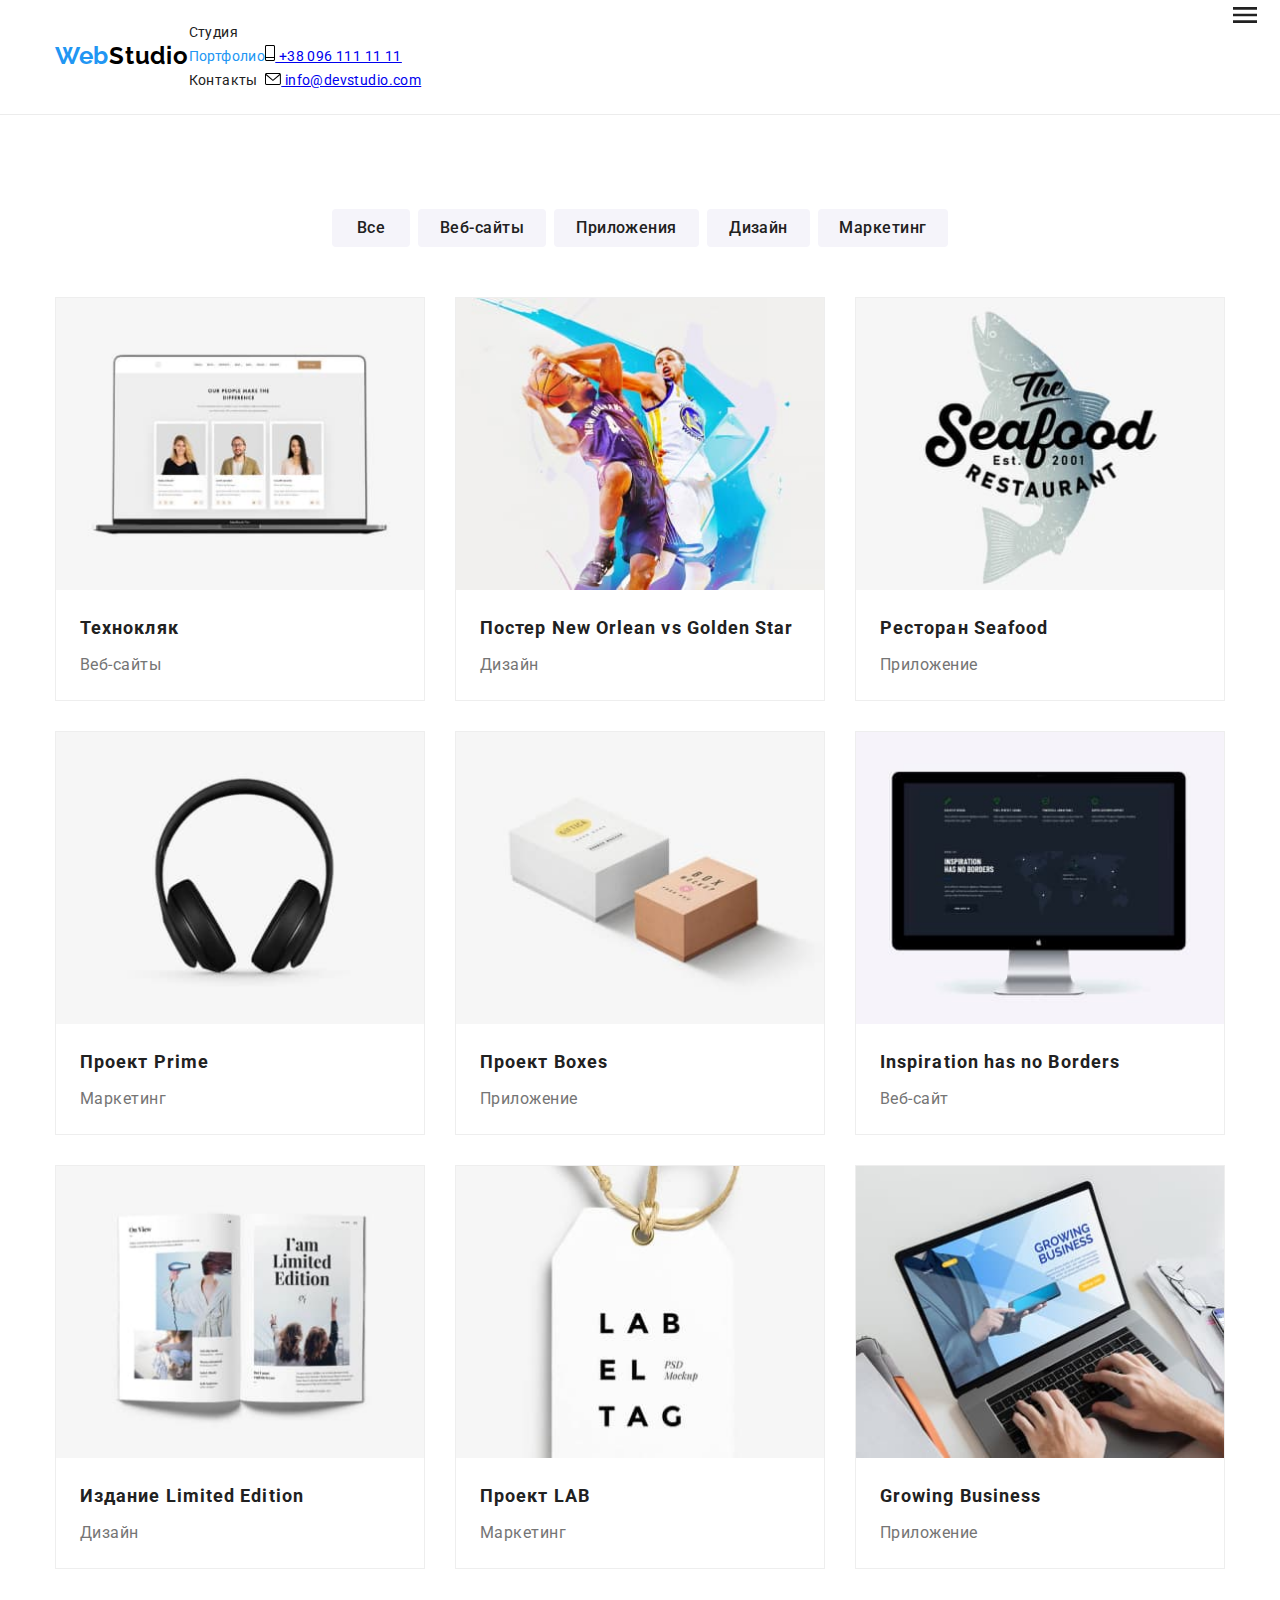
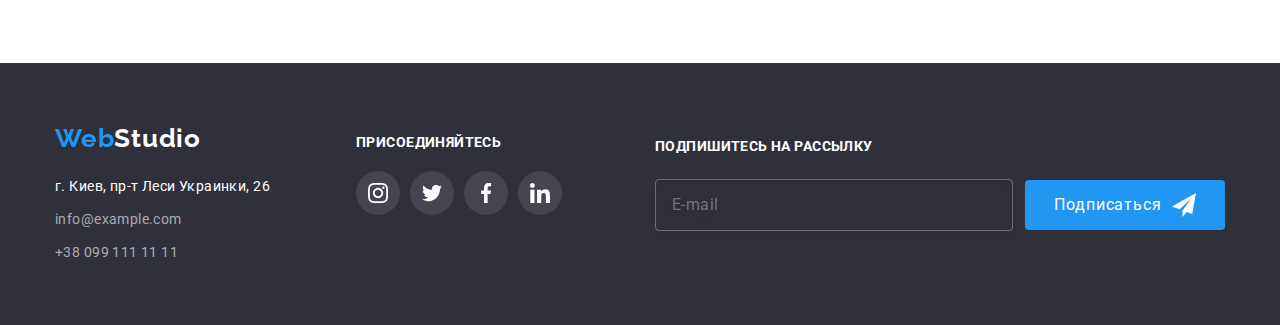
==== commit 5c544a91: "made mobile first on main page" ====
--- a/portfolio.html
+++ b/portfolio.html
@@ -15,41 +15,66 @@
     <!--Шапка страницы-->
     <header class="header">
         <div class="header__box conteiner">
-                        <!--логотип-->
+            <!--логотип-->
             <div class="logo">
-                <a href="index.html" class="logo__link">
+                <a class="logo__link" href="index.html" >
                     <span class="logo__text--accent">Web</span><span class="logo__text">Studio</span>
                 </a>        
             </div>
-            <!--Главная навигация-->
-            <nav class="navigation">
-                <!--список ссылок навигации-->
-                <ul class="navigation__list">
-                    <!--ссылки навигации-->
-                    <li class="navigation__item">
-                        <a href="index.html" class="navigation__link">Студия</a>
+
+            <div class="header__contant-box" data-menu>
+                <!--Главная навигация-->
+                <nav class="navigation">
+                    <!--список ссылок навигации-->
+                    <ul class="navigation__list">
+                        <!--ссылки навигации-->
+                        <li class="navigation__item">
+                            <a class="navigation__link " href="./index.html" >Студия</a>
+                        </li>
+                        <li class="navigation__item">
+                            <a class="navigation__link accent" href="./portfolio.html" >Портфолио</a>
+                        </li>
+                        <li class="navigation__item">
+                            <a class="navigation__link" href="./contacts.html" >Контакты</a>
+                        </li>
+                    </ul>
+                </nav>
+                <!--контактные ссылки-->
+                <div class="header__interactive-blok">
+                    <a class="header__link mail" href="mailto:info@devstudio.com" >
+                        <svg class="header__link-icon" width="16" height="12">
+                            <use href="./images/icon.svg#envelope"></use>
+                        </svg>
+                        info@devstudio.com
+                    </a>
+                    <a class="header__link num" href="tel:+380961111111" >
+                        <svg class="header__link-icon" width="10" height="16">
+                            <use href="./images/icon.svg#phone"></use>
+                        </svg> 
+                        +38 096 111 11 11
+                    </a>
+                </div>
+                <ul class="header_social-list">
+                    <li class="header_social-item">
+                        <a href="#" class="header_social-link">Instagram</a>
                     </li>
-                    <li class="navigation__item">
-                        <a href="portfolio.html" class="navigation__link accent">Портфолио</a>
+                    <li class="header_social-item">
+                        <a href="#" class="header_social-link">Twitter</a>
                     </li>
-                    <li class="navigation__item">
-                        <a href="" class="navigation__link">Контакты</a>
+                    <li class="header_social-item">
+                        <a href="#" class="header_social-link">Facebook</a>
+                    </li>
+                    <li class="header_social-item">
+                        <a href="#" class="header_social-link">LinkedIn</a>
                     </li>
                 </ul>
-            </nav>
-            <!--контактные ссылки-->
-            <a href="mailto:info@devstudio.com" class="header__link mail">
-                <svg class="header__link-icon" width="16" height="12">
-                    <use href="./images/icon.svg#envelope"></use>
+            </div>
+            <button class="mobile__btn" data-menu-button>
+                <svg class="mobile__btn-icon" aria-label="кнопка меню">
+                    <use class="burger" href="./images/icon.svg#menu_burger" ></use>
+                    <use class="crose" href="./images/icon.svg#menu_close" ></use>
                 </svg>
-                info@devstudio.com
-            </a>
-            <a href="tel:+380961111111" class="header__link num">
-                <svg class="header__link-icon" width="10" height="16">
-                    <use href="./images/icon.svg#phone"></use>
-                </svg> 
-                +38 096 111 11 11
-            </a>
+            </button>  
         </div>
     </header>
     <!--основной контент-->
@@ -90,7 +115,18 @@
                                     конкурентов.
                                 </p>
                             </div>
-                            <img src="./images/portfolio/technocrak.jpg" alt="открытый ноутбук с изображением веб сайта на экране" width="370" height="294">
+                            <picture>
+                                <source media="(max-width: 767px)" 
+                                        srcset="./images/portfolio/mobile/m_project1_1x.jpg 1x,
+                                                ./images/portfolio/mobile/m_project1_2x.jpg 2x">
+                                <source media="(max-width: 1199px)" 
+                                        srcset="./images/portfolio/table/t_project1_1x.jpg 1x,
+                                                ./images/portfolio/table/t_project1_2x.jpg 2x">
+                                <source media="(min-width: 1200px)" 
+                                        srcset="./images/portfolio/desktop/project1_1x.jpg 1x,
+                                                ./images/portfolio/desktop/project1_2x.jpg 2x">
+                                <img src="./images/portfolio/desktop/project1_1x.jpg" alt="открытый ноутбук с изображением веб сайта на экране" >
+                            </picture>
                         </div>
                         <div class="caption">
                             <h3 class="card__head">Технокляк</h3>
@@ -110,7 +146,18 @@
                                     nihil dolore odio doloremque rerum?
                                 </p>
                             </div>
-                            <img src="./images/portfolio/poster.jpg" alt="Баскетболисты в фиолетовой и белой форме борятся за мяч в прыжке" width="370" height="294">
+                            <picture>
+                                <source media="(max-width: 767px)" 
+                                        srcset="./images/portfolio/mobile/m_project2_1x.jpg 1x,
+                                                ./images/portfolio/mobile/m_project2_2x.jpg 2x">
+                                <source media="(max-width: 1199px)" 
+                                        srcset="./images/portfolio/table/t_project2_1x.jpg 1x,
+                                                ./images/portfolio/table/t_project2_2x.jpg 2x">
+                                <source media="(min-width: 1200px)" 
+                                        srcset="./images/portfolio/desktop/project2_1x.jpg 1x,
+                                                ./images/portfolio/desktop/project2_2x.jpg 2x">
+                                <img src="./images/portfolio/desktop/project2_1x.jpg" alt="Баскетболисты в фиолетовой и белой форме борятся за мяч в прыжке" >
+                            </picture>
                         </div>
                         <div class="caption">
                             <h3 class="card__head">Постер New Orlean vs Golden Star</h3>
@@ -131,7 +178,18 @@
                                     nihil ut.
                                 </p>
                             </div>
-                            <img src="./images/portfolio/aplication_restoran.jpg" alt="Стилизированая надпись the seafood restaurant на фоне рыбы " width="370" height="294">
+                            <picture>
+                                <source media="(max-width: 767px)" 
+                                        srcset="./images/portfolio/mobile/m_project3_1x.jpg 1x,
+                                                ./images/portfolio/mobile/m_project3_2x.jpg 2x">
+                                <source media="(max-width: 1199px)" 
+                                        srcset="./images/portfolio/table/t_project3_1x.jpg 1x,
+                                                ./images/portfolio/table/t_project3_2x.jpg 2x">
+                                <source media="(min-width: 1200px)" 
+                                        srcset="./images/portfolio/desktop/project3_1x.jpg 1x,
+                                                ./images/portfolio/desktop/project3_2x.jpg 2x">
+                                <img src="./images/portfolio/desktop/project3_1x.jpg" alt="Стилизированая надпись the seafood restaurant на фоне рыбы " >
+                            </picture>
                         </div>
                         <div class="caption">
                             <h3 class="card__head">Ресторан Seafood</h3>
@@ -152,7 +210,18 @@
                                     laborum ratione amet.
                                 </p>
                             </div>
-                            <img src="./images/portfolio/prime_marketing.jpg" alt="Наушники" width="370" height="294">
+                            <picture>
+                                <source media="(max-width: 767px)" 
+                                        srcset="./images/portfolio/mobile/m_project4_1x.jpg 1x,
+                                                ./images/portfolio/mobile/m_project4_1x.jpg 1x">
+                                <source media="(max-width: 1199px)" 
+                                        srcset="./images/portfolio/table/t_project4_1x.jpg 1x,
+                                                ./images/portfolio/table/t_project4_2x.jpg 2x">
+                                <source media="(min-width: 1200px)" 
+                                        srcset="./images/portfolio/desktop/project4_1x.jpg 1x,
+                                                ./images/portfolio/desktop/project4_2x.jpg 2x">
+                                <img src="./images/portfolio/desktop/project4_1x.jpg" alt="Наушники" >
+                            </picture>
                         </div>
                         <div class="caption">
                             <h3 class="card__head">Проект Prime</h3>
@@ -173,7 +242,18 @@
                                     nostrum.
                                 </p>
                             </div>
-                            <img src="./images/portfolio/aplication_boxes.jpg" alt="Две коробки с надписями большая белая и маленькая коричневая" width="370" height="294">
+                            <picture>
+                                <source media="(max-width: 767px)" 
+                                        srcset="./images/portfolio/mobile/m_project5_1x.jpg 1x,
+                                                ./images/portfolio/mobile/m_project5_2x.jpg 2x">
+                                <source media="(max-width: 1199px)" 
+                                        srcset="./images/portfolio/table/t_project5_1x.jpg 1x,
+                                                ./images/portfolio/table/t_project5_2x.jpg 2x">
+                                <source media="(min-width: 1200px)" 
+                                        srcset="./images/portfolio/desktop/project5_1x.jpg 1x,
+                                                ./images/portfolio/desktop/project5_2x.jpg 2x">
+                                <img src="./images/portfolio/aplication_boxes.jpg" alt="Две коробки с надписями большая белая и маленькая коричневая" >
+                            </picture>
                         </div>
                         <div class="caption">
                             <h3 class="card__head">Проект Boxes</h3>
@@ -194,7 +274,18 @@
                                     incidunt vitae!
                                 </p>
                             </div>
-                            <img src="./images/portfolio/web_site.jpg" alt="Монитор с изображением сайта на котором текст и карта мира" width="370" height="294">
+                            <picture>
+                                <source media="(max-width: 767px)" 
+                                        srcset="./images/portfolio/mobile/m_project6_1x.jpg 1x,
+                                                ./images/portfolio/mobile/m_project6_2x.jpg 2x">
+                                <source media="(max-width: 1199px)" 
+                                        srcset="./images/portfolio/table/t_project6_1x.jpg 1x,
+                                                ./images/portfolio/table/t_project6_2x.jpg 2x">
+                                <source media="(min-width: 1200px)" 
+                                        srcset="./images/portfolio/desktop/project6_1x.jpg 1x,
+                                                ./images/portfolio/desktop/project6_2x.jpg 2x">
+                                <img src="./images/portfolio/desktop/project6_1x.jpg" alt="Монитор с изображением сайта на котором текст и карта мира" >
+                            </picture>
                         </div>
                         <div class="caption">
                             <h3 class="card__head">Inspiration has no Borders</h3>
@@ -215,7 +306,18 @@
                                     numquam deserunt ducimus.
                                 </p>
                             </div>
-                            <img src="./images/portfolio/edition_design.jpg" alt="открытая книгы с фотографиями и текстом" width="370" height="294">
+                            <picture>
+                                <source media="(max-width: 767px)" 
+                                        srcset="./images/portfolio/mobile/m_project7_1x.jpg 1x,
+                                                ./images/portfolio/mobile/m_project7_2x.jpg 2x">
+                                <source media="(max-width: 1199px)" 
+                                        srcset="./images/portfolio/table/t_project7_1x.jpg 1x,
+                                                ./images/portfolio/table/t_project7_2x.jpg 2x">
+                                <source media="(min-width: 1200px)" 
+                                        srcset="./images/portfolio/desktop/project7_1x.jpg 1x,
+                                                ./images/portfolio/desktop/project7_2x.jpg 2x">
+                                <img src="./images/portfolio/desktop/project7_1x.jpg" alt="открытая книгы с фотографиями и текстом" >
+                            </picture>
                         </div>
                         <div class="caption">
                             <h3 class="card__head">Издание Limited Edition</h3>
@@ -236,7 +338,18 @@
                                     Facere, natus neque?
                                 </p>
                             </div>
-                            <img src="./images/portfolio/lab_marketing.jpg" alt="Белая этикетка с надписью LAB EL TAG на джгутовой нитке" width="370" height="294">
+                            <picture>
+                                <source media="(max-width: 767px)" 
+                                        srcset="./images/portfolio/mobile/m_project8_1x.jpg 1x,
+                                                ./images/portfolio/mobile/m_project8_2x.jpg 2x">
+                                <source media="(max-width: )" 
+                                        srcset="./images/portfolio/table/t_project8_1x.jpg 1x,
+                                                ./images/portfolio/table/t_project8_2x.jpg 2x">
+                                <source media="(min-width: )" 
+                                        srcset="./images/portfolio/desktop/project8_1x.jpg 1x,
+                                                ./images/portfolio/desktop/project8_2x.jpg 2x">
+                                <img src="./images/portfolio/desktop/project8_1x.jpg" alt="Белая этикетка с надписью LAB EL TAG на джгутовой нитке" >
+                            </picture>
                         </div>
                         <div class="caption">
                             <h3 class="card__head">Проект LAB</h3>
@@ -257,8 +370,19 @@
                                     Facere, natus neque?
                                 </p>
                             </div> 
-                            <img src="./images/portfolio/aplicanion_growing_buisness.jpg" alt="Ноутбук на рабочем столе с открытым приложением" width="370" height="294">
-                        </div>
+                            <picture>
+                                <source media="(max-width: 767px)" 
+                                        srcset="./images/portfolio/mobile/m_project9_1x.jpg 1x,
+                                        ./images/portfolio/mobile/m_project9_2x.jpg 2x">
+                                <source media="(max-width: 1199px)" 
+                                        srcset="./images/portfolio/table/t_project9_1x.jpg 1x,
+                                        ./images/portfolio/table/t_project9_2x.jpg 2x" />
+                                <source media="(min-width: 1200px)" 
+                                        srcset="./images/portfolio/desktop/project9_1x.jpg 1x,
+                                        ./images/portfolio/desktop/project9_2x.jpg 2x" />
+                                <img src="./images/portfolio/aplicanion_growing_buisness.jpg" alt="Ноутбук на рабочем столе с открытым приложением" >
+                            </picture>
+                            </div>
                         <div class="caption">
                             <h3 class="card__head">Growing Business</h3>
                             <p class="card__text">Приложение</p>
@@ -338,5 +462,6 @@
             </div>
         </div>
     </footer>
+    <script src="./js/menu.js"></script>
 </body>
 </html>--- a/css/main.min.css
+++ b/css/main.min.css
@@ -1,2 +1,2 @@
-:root{--main-font: Roboto, sans-serif;--secondary-font: Raleway, sans-serif;--accent: #2196F3;--main-color: #212121;--dark-color: #757575;--light-color: #FFFFFF;--body-bakeground-color: #E5E5E5;--logo-color-right: #000000;--head-bottom-line: #ECECEC;--hero-bakeground-color: #2F303A;--feature-icon-box: #F5F4FA;--wedo-lable-bg: rgba(47, 48, 58, 0.8);--team-bakeground-color: #F5F4FA;--social-icon-color: #AFB1B8;--clients-item-borter: #AFB1B8;--footer-bgcolor: #2F303A;--footer-address-contact: rgba(255, 255, 255, 0.6);--footer-social-icon-round: rgba(255, 255, 255, 0.1);--portfolio-button-bgcolor: #F5F4FA;--portfolio-button-text-active-color: #FFFFFF;--project-card-bgcolor: #FFFFFF;--project-card-border-color: #EEEEEE;--card-text: #757575;--card-description-dg: rgba(33, 150, 243, 0.9);--card-description-text: #FFFFFF;--backdrop-color:rgba(0, 0, 0, 0.2);--close-color: rgba(0, 0, 0, 0.1);--modal-form-text:#757575;--modal-input-color: rgba(33, 33, 33, 0.2);--modal-button-hover: #188CE8;--button-text: #FFFFFF;--commit-text: rgba(117, 117, 117, 0.5)}body{font-family:var(--main-font);font-style:normal;font-weight:400;font-size:14px;line-height:1.71;letter-spacing:0.03em;color:var(--main-color)}h1,h2,h3,h4,h5,h6,p,ul,li{margin:0;padding:0}img{display:block;max-width:100%;height:auto}.conteiner{width:1200px;padding:0 15px;margin:0 auto}.visually-hidden{position:absolute;width:1px;height:1px;margin:-1px;border:0;padding:0;white-space:nowrap;-webkit-clip-path:inset(100%);clip-path:inset(100%);clip:rect(0 0 0 0);overflow:hidden}.header{padding:25px 0;border-bottom:1px solid var(--head-bottom-line);background-color:var(--light-color)}.header__box{display:-webkit-box;display:-ms-flexbox;display:flex;-webkit-box-align:center;-ms-flex-align:center;align-items:center;-webkit-box-sizing:border-box;box-sizing:border-box}.navigation{margin:0 305px 0 0}.logo{margin-right:93px;width:145px}.logo__link{font-family:var(--secondary-font);font-style:normal;font-weight:700;font-size:26px;line-height:1.192;letter-spacing:0.03em;text-decoration:none;color:var(--logo-color-right)}.logo__text--accent{color:var(--accent)}.navigation__list{display:-webkit-inline-box;display:-ms-inline-flexbox;display:inline-flex;width:294px;padding:0;margin:0 0 0 0;list-style:none;font-weight:500;font-size:14px;line-height:1.142;letter-spacing:0.02em}.navigation__item{position:relative}.navigation__item:not(:last-child){margin-right:50px}.navigation__link{text-decoration:none;color:var(--main-color)}.navigation__link::after{content:"";position:absolute;bottom:0;-webkit-transform:translateY(33px) scaleX(0);transform:translateY(33px) scaleX(0);-webkit-transition:-webkit-transform 250ms cubic-bezier(0.4, 0, 0.2, 1);transition:-webkit-transform 250ms cubic-bezier(0.4, 0, 0.2, 1);transition:transform 250ms cubic-bezier(0.4, 0, 0.2, 1);transition:transform 250ms cubic-bezier(0.4, 0, 0.2, 1), -webkit-transform 250ms cubic-bezier(0.4, 0, 0.2, 1);display:block;width:100%;height:4px;border-bottom:4px;background-color:var(--accent);border-radius:2px}.navigation__link:hover::after,.navigation__link:focus::after{-webkit-transform:translateY(33px) scaleX(1);transform:translateY(33px) scaleX(1)}.navigation__link:hover,.navigation__link:focus{outline:none;color:var(--accent)}.accent{color:var(--accent)}.accent::after{content:"";position:absolute;bottom:0;-webkit-transform:translateY(33px) scaleX(1);transform:translateY(33px) scaleX(1);display:block;width:100%;height:4px;border-bottom:4px;background-color:var(--accent);border-radius:2px}.header__link{display:-webkit-inline-box;display:-ms-inline-flexbox;display:inline-flex;-webkit-box-align:center;-ms-flex-align:center;align-items:center;text-decoration:none;font-weight:500;font-size:14px;line-height:1.142;letter-spacing:0.02em;color:var(--dark-color)}.mail{margin-right:30px}.header__link:hover,.header__link:focus{outline:none;color:var(--accent)}.header__link-icon{fill:currentColor;margin-right:10px}.footer{padding:60px 0;background-color:var(--footer-bgcolor)}.footer__box{display:-webkit-box;display:-ms-flexbox;display:flex}.footer__links{margin-right:70px}.footer__logo--accent{color:var(--accent)}.footer__logo{font-family:var(--secondary-font);font-style:normal;font-weight:bold;font-size:26px;line-height:1.192;letter-spacing:0.03em;text-decoration:none;color:var(--light-color)}.footer__address-list{margin-top:20px;list-style:none}.footer__address-item{margin-top:9px}.footer__address-location{display:block;width:231px;text-decoration:none;font-style:normal;font-weight:normal;font-size:14px;line-height:1.71;letter-spacing:0.03em;color:var(--light-color)}.footer__address-contact{text-decoration:none;font-style:normal;font-weight:400;font-size:14px;line-height:1.71;letter-spacing:0.03em;color:var(--footer-address-contact)}.footer__social{height:80px;margin-top:12px;margin-right:93px}.footer__social-title{font-weight:700;font-size:14px;line-height:1.14;text-transform:uppercase;color:var(--light-color)}.footer__social-list{display:-webkit-inline-box;display:-ms-inline-flexbox;display:inline-flex;-webkit-box-align:center;-ms-flex-align:center;align-items:center;-webkit-box-pack:center;-ms-flex-pack:center;justify-content:center;list-style:none;margin-top:20px}.footer__social-item{display:-webkit-inline-box;display:-ms-inline-flexbox;display:inline-flex;-webkit-box-align:center;-ms-flex-align:center;align-items:center;-webkit-box-pack:center;-ms-flex-pack:center;justify-content:center;width:44px;height:44px}.footer__social-item:not(:last-child){margin-right:10px}.footer__social-link{display:-webkit-inline-box;display:-ms-inline-flexbox;display:inline-flex;-webkit-box-align:center;-ms-flex-align:center;align-items:center;-webkit-box-pack:center;-ms-flex-pack:center;justify-content:center;width:44px;height:44px;background-color:var(--footer-social-icon-round);border-radius:50%;color:var(--light-color);-webkit-transition-property:background-color,color;transition-property:background-color,color;-webkit-transition-duration:250ms;transition-duration:250ms;-webkit-transition-timing-function:cubic-bezier(0.4, 0, 0.2, 1);transition-timing-function:cubic-bezier(0.4, 0, 0.2, 1);-webkit-transition-delay:0;transition-delay:0}.footer__social-link:focus,.footer__social-link:hover{outline:none;background-color:var(--accent)}.footer__social-icon{fill:currentColor}.subscribe{height:86px;margin-top:12px}.subscribe__title{font-weight:700;font-size:14px;line-height:1.14;text-transform:uppercase;color:var(--light-color)}.subscribe__form{display:-webkit-box;display:-ms-flexbox;display:flex;-webkit-box-align:center;-ms-flex-align:center;align-items:center;margin-top:20px}.footer__subscribe__input{font-size:16px;line-height:1.25;-webkit-box-align:center;-ms-flex-align:center;align-items:center;letter-spacing:0.03em;padding:15px 0 15px 16px;color:var(--light-color);width:358px;background-color:transparent;border:1px solid rgba(255,255,255,0.3);-webkit-filter:drop-shadow(0px 4px 4px rgba(0,0,0,0.15));filter:drop-shadow(0px 4px 4px rgba(0,0,0,0.15));border-radius:4px}.subscribe__button{display:-webkit-box;display:-ms-flexbox;display:flex;-webkit-box-align:center;-ms-flex-align:center;align-items:center;-webkit-box-pack:center;-ms-flex-pack:center;justify-content:center;margin-left:12px;width:200px;height:50px;background-color:var(--accent);align-items:center;border:none;border-radius:4px}.subscribe__button-text{font-size:16px;line-height:1.87;letter-spacing:0.06em;color:var(--light-color)}.subscribe__button-icon{margin-left:10px}.hero-section{max-width:1600px;margin:0 auto;padding:200px 0;height:600px;-webkit-box-sizing:border-box;box-sizing:border-box;background-color:var(--hero-bakeground-color);background-size:cover;background-position:center;background-repeat:no-repeat;background-image:-webkit-gradient(linear, left top, right top, from(rgba(47,48,58,0.4)), to(rgba(47,48,58,0.4))),url(../images/main/hero_background/background.jpg);background-image:linear-gradient(to right, rgba(47,48,58,0.4), rgba(47,48,58,0.4)),url(../images/main/hero_background/background.jpg)}.hero{display:-webkit-box;display:-ms-flexbox;display:flex;-webkit-box-orient:vertical;-webkit-box-direction:normal;-ms-flex-direction:column;flex-direction:column;-webkit-box-pack:center;-ms-flex-pack:center;justify-content:center;-webkit-box-align:center;-ms-flex-align:center;align-items:center}.hero__title{width:696px;height:120px;font-weight:900;font-size:44px;line-height:1.363;letter-spacing:0.06em;text-align:center;color:var(--light-color);text-transform:uppercase;margin:0 0 30px 0}.hero__button{width:200px;height:50px;-webkit-box-shadow:0px 4px 4px rgba(0,0,0,0.15);box-shadow:0px 4px 4px rgba(0,0,0,0.15);border-radius:4px;border:none;background-color:var(--accent)}.hero__button-text{font-weight:700;font-size:16px;line-height:1.875;letter-spacing:0.06em;color:var(--light-color)}.features{padding-top:94px}.features__list{display:-webkit-box;display:-ms-flexbox;display:flex;padding-left:0;list-style:none}.features__item{width:270px}.features__item:not(:last-child){margin-right:30px}.features__iconbox{display:-webkit-inline-box;display:-ms-inline-flexbox;display:inline-flex;width:270px;background-color:var(--feature-icon-box);-webkit-box-align:center;-ms-flex-align:center;align-items:center;-webkit-box-pack:center;-ms-flex-pack:center;justify-content:center;padding:25px 0}.features__item-head{margin-top:30px;font-family:var(--maine-font);font-style:normal;font-weight:bold;font-size:14px;line-height:1.142;letter-spacing:0.03em;text-transform:uppercase;color:var(--main-color)}.features__item-text{font-weight:normal;font-size:14px;line-height:1.71;letter-spacing:0.03em;color:var(--dark-color);margin-top:10px}.wedo{padding:94px 0}.wedo__head{font-weight:700;font-size:36px;line-height:1.166;letter-spacing:0.03em;text-align:center;color:var(--main-color)}.wedo__list{display:-webkit-box;display:-ms-flexbox;display:flex;margin-top:50px;list-style:none;padding-left:0}.wedo__item{position:relative;height:294px;padding:0}.wedo__item:not(:last-child){margin-right:30px}.wedo__item-lable{position:absolute;bottom:0;width:100%;padding:27px 0;background-color:var(--wedo-lable-bg)}.wedo__item-description{font-weight:700;font-size:14px;line-height:1.14;text-align:center;letter-spacing:0.03em;text-transform:uppercase;color:var(--light-color)}.our-team{padding:94px 0;background-color:var(--team-bakeground-color)}.our-team__head{font-weight:700;font-size:36px;line-height:1.166;letter-spacing:0.03em;text-align:center;color:var(--main-color)}.oure-teame__list{display:-webkit-box;display:-ms-flexbox;display:flex;-webkit-box-pack:center;-ms-flex-pack:center;justify-content:center;margin-top:50px;list-style:none}.oure-teame__card{width:270px;background:var(--light-color);-webkit-box-sizing:border-box;box-sizing:border-box;-webkit-box-shadow:0px 1px 3px rgba(0,0,0,0.12),0px 1px 1px rgba(0,0,0,0.14),0px 2px 1px rgba(0,0,0,0.2);box-shadow:0px 1px 3px rgba(0,0,0,0.12),0px 1px 1px rgba(0,0,0,0.14),0px 2px 1px rgba(0,0,0,0.2);border-radius:0px 0px 4px 4px}.oure-teame__card:not(:last-child){margin-right:30px}.oure-teame__description{padding:30px 0}.oure-teame__card-head{font-style:normal;font-weight:500;font-size:16px;line-height:1.187;letter-spacing:0.03em;text-align:center;color:var(--main-color)}.oure-teame__card-text{font-weight:normal;font-size:16px;line-height:1.187;letter-spacing:0.03em;text-align:center;color:var(--dark-color);margin-top:10px}.oure-teame__social{display:-webkit-box;display:-ms-flexbox;display:flex;-webkit-box-align:center;-ms-flex-align:center;align-items:center;-webkit-box-pack:center;-ms-flex-pack:center;justify-content:center;list-style:none;margin-top:16px}.oure-teame__social-item{display:-webkit-inline-box;display:-ms-inline-flexbox;display:inline-flex;-webkit-box-align:center;-ms-flex-align:center;align-items:center;-webkit-box-pack:center;-ms-flex-pack:center;justify-content:center;width:44px;height:44px}.oure-teame__social-item:not(:last-child){margin-right:10px}.oure-teame__social-link{display:-webkit-inline-box;display:-ms-inline-flexbox;display:inline-flex;-webkit-box-align:center;-ms-flex-align:center;align-items:center;-webkit-box-pack:center;-ms-flex-pack:center;justify-content:center;width:44px;height:44px;background-color:transparent;border-radius:50%;color:var(--social-icon-color);-webkit-transition-property:background-color,color;transition-property:background-color,color;-webkit-transition-duration:250ms;transition-duration:250ms;-webkit-transition-timing-function:cubic-bezier(0.4, 0, 0.2, 1);transition-timing-function:cubic-bezier(0.4, 0, 0.2, 1);-webkit-transition-delay:0;transition-delay:0}.oure-teame__social-link:focus,.oure-teame__social-link:hover{outline:none;background-color:var(--accent);color:var(--light-color)}.oure-teame__social-icon{fill:currentColor}.clients{padding:94px 0}.clients__head{font-family:var(--maine-font);font-style:normal;font-weight:700;font-size:36px;line-height:1.11;text-align:center;letter-spacing:0.03em;color:var(--main-color)}.clients__list{display:-webkit-box;display:-ms-flexbox;display:flex;-webkit-box-align:center;-ms-flex-align:center;align-items:center;-webkit-box-pack:center;-ms-flex-pack:center;justify-content:center;margin-top:50px;list-style:none}.clients__item:not(:last-child){margin-right:30px}.clients__link{display:-webkit-inline-box;display:-ms-inline-flexbox;display:inline-flex;-webkit-box-align:center;-ms-flex-align:center;align-items:center;-webkit-box-pack:center;-ms-flex-pack:center;justify-content:center;color:var(--clients-item-borter);width:170px;height:90px;border:1px solid var(--clients-item-borter);-webkit-box-sizing:border-box;box-sizing:border-box;border-radius:4px;-webkit-transition:color 250ms cubic-bezier(0.4, 0, 0.2, 1),border 250ms cubic-bezier(0.4, 0, 0.2, 1);transition:color 250ms cubic-bezier(0.4, 0, 0.2, 1),border 250ms cubic-bezier(0.4, 0, 0.2, 1)}.clients__link:hover,.clients__link:focus{outline:none;color:var(--accent);border-color:var(--accent)}.clients__icon{fill:currentColor}.backdrop{position:fixed;top:0;left:0;width:100%;height:100%;opacity:1;-webkit-transform:scale(1);transform:scale(1);-webkit-transition:opacity 1000ms cubic-bezier(0.4, 0, 0.2, 1) 250ms;transition:opacity 1000ms cubic-bezier(0.4, 0, 0.2, 1) 250ms;background-color:var(--backdrop-color)}.is-hidden{opacity:0;pointer-events:none;-webkit-transform:scale(0);transform:scale(0);-webkit-transition:opacity 750ms cubic-bezier(0.4, 0, 0.2, 1),-webkit-transform 1000ms cubic-bezier(0.4, 0, 0.2, 1);transition:opacity 750ms cubic-bezier(0.4, 0, 0.2, 1),-webkit-transform 1000ms cubic-bezier(0.4, 0, 0.2, 1);transition:transform 1000ms cubic-bezier(0.4, 0, 0.2, 1),opacity 750ms cubic-bezier(0.4, 0, 0.2, 1);transition:transform 1000ms cubic-bezier(0.4, 0, 0.2, 1),opacity 750ms cubic-bezier(0.4, 0, 0.2, 1),-webkit-transform 1000ms cubic-bezier(0.4, 0, 0.2, 1)}.modal-port{position:absolute;top:50%;left:50%;display:-webkit-box;display:-ms-flexbox;display:flex;-webkit-box-orient:vertical;-webkit-box-direction:normal;-ms-flex-direction:column;flex-direction:column;-webkit-box-pack:center;-ms-flex-pack:center;justify-content:center;-webkit-transform:translate(-50%, -50%) scale(1) perspective(500px) rotateY(0deg);transform:translate(-50%, -50%) scale(1) perspective(500px) rotateY(0deg);-webkit-transition:opacity 250ms cubic-bezier(0.4, 0, 0.2, 1),-webkit-transform 750ms cubic-bezier(0.4, 0, 0.2, 1);transition:opacity 250ms cubic-bezier(0.4, 0, 0.2, 1),-webkit-transform 750ms cubic-bezier(0.4, 0, 0.2, 1);transition:transform 750ms cubic-bezier(0.4, 0, 0.2, 1),opacity 250ms cubic-bezier(0.4, 0, 0.2, 1);transition:transform 750ms cubic-bezier(0.4, 0, 0.2, 1),opacity 250ms cubic-bezier(0.4, 0, 0.2, 1),-webkit-transform 750ms cubic-bezier(0.4, 0, 0.2, 1);padding:40px;width:528px;background-color:var(--light-color);border-radius:4px}.round{position:fixed;top:8px;right:8px;width:30px;height:30px;color:var(--main-color);border:1px solid var(--close-color);border-radius:50%;background-color:transparent;display:-webkit-box;display:-ms-flexbox;display:flex;-webkit-box-align:center;-ms-flex-align:center;align-items:center;-webkit-box-pack:center;-ms-flex-pack:center;justify-content:center;cursor:pointer;-webkit-transition:color 250ms cubic-bezier(0.4, 0, 0.2, 1),-webkit-box-shadow 250ms cubic-bezier(0.4, 0, 0.2, 1);transition:color 250ms cubic-bezier(0.4, 0, 0.2, 1),-webkit-box-shadow 250ms cubic-bezier(0.4, 0, 0.2, 1);transition:color 250ms cubic-bezier(0.4, 0, 0.2, 1),box-shadow 250ms cubic-bezier(0.4, 0, 0.2, 1);transition:color 250ms cubic-bezier(0.4, 0, 0.2, 1),box-shadow 250ms cubic-bezier(0.4, 0, 0.2, 1),-webkit-box-shadow 250ms cubic-bezier(0.4, 0, 0.2, 1)}.round:focus{outline:none;-webkit-box-shadow:0px 0px 0px 2px #000;box-shadow:0px 0px 0px 2px #000;color:var(--accent);-webkit-transition:color 250ms cubic-bezier(0.4, 0, 0.2, 1),-webkit-box-shadow 250ms cubic-bezier(0.4, 0, 0.2, 1);transition:color 250ms cubic-bezier(0.4, 0, 0.2, 1),-webkit-box-shadow 250ms cubic-bezier(0.4, 0, 0.2, 1);transition:color 250ms cubic-bezier(0.4, 0, 0.2, 1),box-shadow 250ms cubic-bezier(0.4, 0, 0.2, 1);transition:color 250ms cubic-bezier(0.4, 0, 0.2, 1),box-shadow 250ms cubic-bezier(0.4, 0, 0.2, 1),-webkit-box-shadow 250ms cubic-bezier(0.4, 0, 0.2, 1)}.round:hover{color:var(--accent);-webkit-transition:color 250ms cubic-bezier(0.4, 0, 0.2, 1);transition:color 250ms cubic-bezier(0.4, 0, 0.2, 1)}.close-icon{fill:currentColor}.modal__title{font-family:var(--maine-font);font-style:normal;font-weight:700;font-size:20px;line-height:1.15;text-align:center;letter-spacing:0.03em;color:var(--main-color)}.modal__form{margin-top:12px}.modal__form-blok{position:relative;width:100%}.maodal__lable{display:block;font-family:var(--maine-font);font-style:normal;font-weight:400;font-size:12px;line-height:1.16;letter-spacing:0.01em;color:var(--modal-form-text);margin-top:10px}.modal__input{padding:11px 0 11px 32px;width:100%;height:40px;margin-top:4px;border:1px solid var(--modal-input-color);-webkit-box-sizing:border-box;box-sizing:border-box;border-radius:4px;-webkit-transition-property:border-color;transition-property:border-color;-webkit-transition-duration:250ms;transition-duration:250ms;-webkit-transition-timing-function:cubic-bezier(0.4, 0, 0.2, 1);transition-timing-function:cubic-bezier(0.4, 0, 0.2, 1)}.modal__input:focus{border-color:var(--accent);outline:none}.modal__input:focus ~ .modal__icon{fill:var(--accent)}.modal__icon{position:absolute;top:50%;left:12px;-webkit-transform:translateY(-50%);transform:translateY(-50%);fill:var(--main-color);-webkit-transition-property:fill;transition-property:fill;-webkit-transition-duration:250ms;transition-duration:250ms;-webkit-transition-timing-function:cubic-bezier(0.4, 0, 0.2, 1);transition-timing-function:cubic-bezier(0.4, 0, 0.2, 1)}.modal__commit{width:100%;height:120px;margin-top:4px;resize:none;border:1px solid var(--modal-input-color);border-radius:4px;padding:12px 16px;-webkit-transition-property:border-color;transition-property:border-color;-webkit-transition-duration:250ms;transition-duration:250ms;-webkit-transition-timing-function:cubic-bezier(0.4, 0, 0.2, 1);transition-timing-function:cubic-bezier(0.4, 0, 0.2, 1)}.modal__commit:focus{border-color:var(--accent);outline:none}.modal__commit::-webkit-input-placeholder{font-family:var(--maine-font);font-style:normal;font-weight:400;font-size:14px;line-height:1.14;letter-spacing:0.01em;color:var(--commit-text)}.modal__commit:-ms-input-placeholder{font-family:var(--maine-font);font-style:normal;font-weight:400;font-size:14px;line-height:1.14;letter-spacing:0.01em;color:var(--commit-text)}.modal__commit::-ms-input-placeholder{font-family:var(--maine-font);font-style:normal;font-weight:400;font-size:14px;line-height:1.14;letter-spacing:0.01em;color:var(--commit-text)}.modal__commit::placeholder{font-family:var(--maine-font);font-style:normal;font-weight:400;font-size:14px;line-height:1.14;letter-spacing:0.01em;color:var(--commit-text)}.contract{position:relative;margin-top:20px}.contract-text{display:block;position:relative;font-family:var(--maine-font);font-style:normal;font-weight:400;font-size:14px;line-height:1.17;letter-spacing:0.03em;color:var(---dark-color);padding-left:24px}.contract-checkbox{position:absolute;top:50%;left:0;-webkit-transform:translateY(-50%);transform:translateY(-50%);width:15px;height:15px;background-color:#fff;border:2px solid var(--main-color);border-radius:2px;-webkit-transition:background-color 250ms cubic-bezier(0.4, 0, 0.2, 1),border 250ms cubic-bezier(0.4, 0, 0.2, 1);transition:background-color 250ms cubic-bezier(0.4, 0, 0.2, 1),border 250ms cubic-bezier(0.4, 0, 0.2, 1)}.contract-checkbox:focus{outline:1px solid #000000}.contract__link{color:var(--accent)}input[type='checkbox']{position:absolute;width:1px;height:1px;margin:-1px;border:0;padding:0;white-space:nowrap;-webkit-clip-path:inset(100%);clip-path:inset(100%);clip:rect(0 0 0 0);overflow:hidden}.contract input[type='checkbox']:checked+.contract-checkbox{position:absolute;top:50%;left:0;-webkit-transform:translateY(-50%);transform:translateY(-50%);width:15px;height:15px;background-image:url("../images/checkbox.svg");background-size:contain;background-origin:border-box;background-color:var(--accent);border:2px solid transparent;border-radius:2px;-webkit-transition:background-color 250ms cubic-bezier(0.4, 0, 0.2, 1),border 250ms cubic-bezier(0.4, 0, 0.2, 1);transition:background-color 250ms cubic-bezier(0.4, 0, 0.2, 1),border 250ms cubic-bezier(0.4, 0, 0.2, 1)}.modal__button{padding:10px 55px;margin:30px auto 0 auto;width:200px;height:50px;border:0;border-radius:4px;background-color:var(--accent);-webkit-box-shadow:0px 4px 4px rgba(0,0,0,0.15);box-shadow:0px 4px 4px rgba(0,0,0,0.15);-webkit-transition-property:background-color;transition-property:background-color;-webkit-transition-duration:250ms;transition-duration:250ms;-webkit-transition-timing-function:cubic-bezier(0.4, 0, 0.2, 1);transition-timing-function:cubic-bezier(0.4, 0, 0.2, 1)}.modal__button:hover{padding:10px 55px;border:0;border-radius:4px;background-color:var(--modal-button-hover);-webkit-box-shadow:0px 4px 4px rgba(0,0,0,0.15);box-shadow:0px 4px 4px rgba(0,0,0,0.15);-webkit-transition-property:background-color 250ms cubic-bezier(0.4, 0, 0.2, 1);transition-property:background-color 250ms cubic-bezier(0.4, 0, 0.2, 1)}.modal__button-text{font-family:var(--maine-font);font-style:normal;font-weight:700;font-size:16px;line-height:1.87;letter-spacing:0.06em;color:var(--button-text)}.portfolio__navigation-list{display:-webkit-box;display:-ms-flexbox;display:flex;-webkit-box-pack:center;-ms-flex-pack:center;justify-content:center;list-style:none;font-family:var(--maine-font);margin-bottom:50px}.portfolio__navigation-item:not(:last-child){margin-right:8px}.portfoli__button{background:var(--portfolio-button-bgcolor);border:none;border-radius:4px;font-style:normal;font-weight:500;font-size:16px;line-height:1.625;letter-spacing:0.03em;color:var(--main-color)}.portfoli__button:hover,.portfoli__button:focus{outline:none;background:var(--accent);color:var(--portfolio-button-text-active-color);-webkit-box-shadow:0px 3px 1px rgba(0,0,0,0.1),0px 1px 2px rgba(0,0,0,0.08),0px 2px 2px rgba(0,0,0,0.12);box-shadow:0px 3px 1px rgba(0,0,0,0.1),0px 1px 2px rgba(0,0,0,0.08),0px 2px 2px rgba(0,0,0,0.12)}.all{width:78px;height:38px}.web-site{width:128px;height:38px}.application{width:145px;height:38px}.design{width:103px;height:38px}.marketing{width:130px;height:38px}.portfolio__section{padding:94px 0}.pojects__list{display:-webkit-box;display:-ms-flexbox;display:flex;-ms-flex-wrap:wrap;flex-wrap:wrap;margin-top:-30px;margin-left:-30px;font-family:var(--maine-font);list-style:none}.project__item{-ms-flex-preferred-size:calc(100% / 3 - 30px);flex-basis:calc(100% / 3 - 30px);margin-top:30px;margin-left:30px;width:370px;height:404px}.card__link{display:block;text-decoration:none;background:var(--project-card-bgcolor);border:1px solid var(--project-card-border-color);-webkit-box-sizing:border-box;box-sizing:border-box}.card__link:hover>.card__link-thumb>.card__description,.card__link:focus>.card__link-thumb>.card__description{position:absolute;-webkit-transform:translateY(-100%);transform:translateY(-100%);-webkit-transition:-webkit-transform 250ms;transition:-webkit-transform 250ms;transition:transform 250ms;transition:transform 250ms, -webkit-transform 250ms}.card__link:hover,.card__link:focus{outline:none;-webkit-box-shadow:0px 1px 1px rgba(0,0,0,0.12),0px 4px 4px rgba(0,0,0,0.06),1px 4px 6px rgba(0,0,0,0.16);box-shadow:0px 1px 1px rgba(0,0,0,0.12),0px 4px 4px rgba(0,0,0,0.06),1px 4px 6px rgba(0,0,0,0.16)}.card__link-thumb{position:relative;overflow:hidden}.card__description{position:absolute;width:370px;height:294px;padding:63px 24px;background-color:var(--card-description-dg);top:100%;-webkit-transition:-webkit-transform 250ms;transition:-webkit-transform 250ms;transition:transform 250ms;transition:transform 250ms, -webkit-transform 250ms;cursor:default}.card__description-text{font-family:var(--maine-font);font-style:normal;font-weight:normal;font-size:18px;line-height:1.56;letter-spacing:0.03em;color:var(--card-description-text);width:322px;height:168px}.caption{padding:20px 24px}.card__head{font-family:var(--maine-font);font-style:normal;font-weight:700;font-size:18px;line-height:2;letter-spacing:0.06em;color:var(--main-color)}.card__text{margin-top:4px;font-style:normal;font-weight:normal;font-size:16px;line-height:1.87;letter-spacing:0.03em;color:var(--card-text)}
+:root{--main-font: Roboto, sans-serif;--secondary-font: Raleway, sans-serif;--accent: #2196F3;--main-color: #212121;--dark-color: #757575;--light-color: #FFFFFF;--body-bakeground-color: #E5E5E5;--logo-color-right: #000000;--head-bottom-line: #ECECEC;--hero-bakeground-color: #2F303A;--feature-icon-box: #F5F4FA;--wedo-lable-bg: rgba(47, 48, 58, 0.8);--team-bakeground-color: #F5F4FA;--social-icon-color: #AFB1B8;--clients-item-borter: #AFB1B8;--footer-bgcolor: #2F303A;--footer-address-contact: rgba(255, 255, 255, 0.6);--footer-social-icon-round: rgba(255, 255, 255, 0.1);--portfolio-button-bgcolor: #F5F4FA;--portfolio-button-text-active-color: #FFFFFF;--project-card-bgcolor: #FFFFFF;--project-card-border-color: #EEEEEE;--card-text: #757575;--card-description-dg: rgba(33, 150, 243, 0.9);--card-description-text: #FFFFFF;--backdrop-color:rgba(0, 0, 0, 0.2);--close-color: rgba(0, 0, 0, 0.1);--modal-form-text:#757575;--modal-input-color: rgba(33, 33, 33, 0.2);--modal-button-hover: #188CE8;--button-text: #FFFFFF;--commit-text: rgba(117, 117, 117, 0.5)}body{font-family:var(--main-font);font-style:normal;font-weight:400;font-size:14px;line-height:1.71;letter-spacing:0.03em;color:var(--main-color)}h1,h2,h3,h4,h5,h6,p,ul,li{margin:0;padding:0}img{display:block;max-width:100%;height:auto}.conteiner{width:100%;padding:0 15px;margin:0 auto}@media screen and (min-width: 480px){.conteiner{max-width:480px}}@media screen and (min-width: 768px){.conteiner{max-width:768px}}@media screen and (min-width: 1200px){.conteiner{max-width:1200px}}.visually-hidden{position:absolute;width:1px;height:1px;margin:-1px;border:0;padding:0;white-space:nowrap;-webkit-clip-path:inset(100%);clip-path:inset(100%);clip:rect(0 0 0 0);overflow:hidden}.header{border-bottom:1px solid var(--head-bottom-line)}@media screen and (max-width: 767px){.header{padding:16px 0;position:relative}}@media screen and (min-width: 768px){.header{padding:21px 0;background-color:var(--light-color)}}@media screen and (max-width: 767px){.header__box{position:relative}}@media screen and (min-width: 768px){.header__box{display:-webkit-box;display:-ms-flexbox;display:flex;-webkit-box-align:center;-ms-flex-align:center;align-items:center;-webkit-box-sizing:border-box;box-sizing:border-box}}@media screen and (max-width: 767.98px){.header__contant-box{position:fixed;z-index:1;top:0;left:0;width:100%;height:100vh;padding:48px 40px;background-color:var(--light-color);outline:1px solid green;-webkit-transform:translateY(-500%);transform:translateY(-500%);-webkit-transition:-webkit-transform 250ms cubic-bezier(0.4, 0, 0.2, 1);transition:-webkit-transform 250ms cubic-bezier(0.4, 0, 0.2, 1);transition:transform 250ms cubic-bezier(0.4, 0, 0.2, 1);transition:transform 250ms cubic-bezier(0.4, 0, 0.2, 1), -webkit-transform 250ms cubic-bezier(0.4, 0, 0.2, 1)}.header__contant-box.is-open{-webkit-transform:translateY(0);transform:translateY(0);-webkit-transition:-webkit-transform 250ms cubic-bezier(0.4, 0, 0.2, 1);transition:-webkit-transform 250ms cubic-bezier(0.4, 0, 0.2, 1);transition:transform 250ms cubic-bezier(0.4, 0, 0.2, 1);transition:transform 250ms cubic-bezier(0.4, 0, 0.2, 1), -webkit-transform 250ms cubic-bezier(0.4, 0, 0.2, 1)}}@media screen and (min-width: 768px){.header__contant-box{display:-webkit-box;display:-ms-flexbox;display:flex}}.logo__link{font-family:var(--secondary-font);font-style:normal;font-weight:700;font-size:24px;line-height:1.16;letter-spacing:0.03em;color:var(--logo-color-right);text-decoration:none}.logo__text--accent{color:var(--accent)}.navigation__list{list-style:none}@media screen and (max-width: 767.98px){.navigation__list{font-style:normal;font-weight:500;font-size:40px;line-height:1.17;letter-spacing:0.02em;margin-bottom:302px}}@media screen and (max-width: 767.98px){.navigation__item{margin-bottom:32px}}.navigation__link{text-decoration:none;color:var(--main-color)}.accent{color:var(--accent)}.header__interactive-blok{display:-webkit-box;display:-ms-flexbox;display:flex;-webkit-box-orient:vertical;-webkit-box-direction:reverse;-ms-flex-direction:column-reverse;flex-direction:column-reverse}@media screen and (max-width: 767.98px){.header__link{display:block;left:40px;text-decoration:none;font-style:normal;font-weight:500;font-size:24px;line-height:1.16;letter-spacing:0.02em;color:var(--main-color)}}@media screen and (max-width: 767.98px){.num{font-style:normal;font-weight:500;font-size:34px;line-height:1.17;letter-spacing:0.02em;color:var(--accent);margin-bottom:32px}}@media screen and (min-width: 1200px){.mail{margin-right:30px}}@media screen and (max-width: 767.98px){.header__link-icon{display:none}}.header_social-list{display:none}@media screen and (max-width: 767.98px){.header_social-list{display:-webkit-box;display:-ms-flexbox;display:flex;-ms-flex-wrap:wrap;flex-wrap:wrap;max-width:480px;list-style:none;margin-top:64px}}.header_social-item{-ms-flex-preferred-size:calc(100% / 4 -10px);flex-basis:calc(100% / 4 -10px);margin-left:10px}.header_social-item:not(:last-child){border-right:1px solid rgba(33,33,33,0.2);padding-right:10px}.header_social-link{text-decoration:none;font-weight:500;font-size:18px;line-height:1.22;letter-spacing:0.02em;color:var(--accent)}.mobile__btn{position:absolute;z-index:2;top:-5px;right:15px;background-color:transparent;border:none;width:40px;height:40px;padding:0;color:var(--main-color);-webkit-transition:color 250ms cubic-bezier(0.4, 0, 0.2, 1);transition:color 250ms cubic-bezier(0.4, 0, 0.2, 1)}.mobile__btn:hover{color:var(--accent);-webkit-transition:color 250ms cubic-bezier(0.4, 0, 0.2, 1);transition:color 250ms cubic-bezier(0.4, 0, 0.2, 1)}.mobile__btn .crose{display:none}.mobile__btn.is-open .crose{display:block}.mobile__btn.is-open .burger{display:none}.mobile__btn-icon{width:40px;height:40px;fill:currentColor}.footer{padding:60px 0;background-color:var(--footer-bgcolor)}.footer__box{display:-webkit-box;display:-ms-flexbox;display:flex}@media screen and (max-width: 767px){.footer__box{-webkit-box-orient:vertical;-webkit-box-direction:normal;-ms-flex-direction:column;flex-direction:column;-webkit-box-align:center;-ms-flex-align:center;align-items:center}}@media screen and (max-width: 767px){.footer__links{text-align:center}}@media screen and (min-width: 1200px){.footer__links{margin-right:70px}}.footer__logo--accent{color:var(--accent)}.footer__logo{font-family:var(--secondary-font);font-style:normal;font-weight:700;font-size:24px;line-height:1.16;letter-spacing:0.03em;text-decoration:none;color:var(--light-color)}@media screen and (min-width: 1200px){.footer__logo{font-size:26px;line-height:1.19}}.footer__address-list{margin-top:20px;list-style:none}@media screen and (max-width: 767px){.footer__address-item{margin-top:8px}}@media screen and (min-width: 1200px){.footer__address-item{margin-top:9px}}.footer__address-location{display:block;width:231px;text-decoration:none;font-style:normal;font-weight:400;font-size:14px;line-height:1.71;letter-spacing:0.03em;color:var(--light-color)}.footer__address-contact{text-decoration:none;font-style:normal;font-weight:400;font-size:14px;line-height:1.71;letter-spacing:0.03em;color:var(--footer-address-contact)}@media screen and (max-width: 767px){.footer__social{text-align:center;margin-top:60px}}@media screen and (min-width: 1200px){.footer__social{height:80px;margin-top:12px;margin-right:93px}}.footer__social-title{font-weight:700;font-size:14px;line-height:1.14;text-transform:uppercase;color:var(--light-color)}.footer__social-list{display:-webkit-inline-box;display:-ms-inline-flexbox;display:inline-flex;-webkit-box-align:center;-ms-flex-align:center;align-items:center;-webkit-box-pack:center;-ms-flex-pack:center;justify-content:center;list-style:none;margin-top:20px}.footer__social-item{display:-webkit-inline-box;display:-ms-inline-flexbox;display:inline-flex;-webkit-box-align:center;-ms-flex-align:center;align-items:center;-webkit-box-pack:center;-ms-flex-pack:center;justify-content:center;width:44px;height:44px}.footer__social-item:not(:last-child){margin-right:10px}.footer__social-link{display:-webkit-inline-box;display:-ms-inline-flexbox;display:inline-flex;-webkit-box-align:center;-ms-flex-align:center;align-items:center;-webkit-box-pack:center;-ms-flex-pack:center;justify-content:center;width:44px;height:44px;background-color:var(--footer-social-icon-round);border-radius:50%;color:var(--light-color);-webkit-transition-property:background-color,color;transition-property:background-color,color;-webkit-transition-duration:250ms;transition-duration:250ms;-webkit-transition-timing-function:cubic-bezier(0.4, 0, 0.2, 1);transition-timing-function:cubic-bezier(0.4, 0, 0.2, 1);-webkit-transition-delay:0;transition-delay:0}.footer__social-link:focus,.footer__social-link:hover{outline:none;background-color:var(--accent)}.footer__social-icon{fill:currentColor}@media screen and (max-width: 767px){.subscribe{text-align:center;margin-top:60px}}@media screen and (min-width: 1200px){.subscribe{height:86px;margin-top:12px}}.subscribe__title{font-weight:700;font-size:14px;line-height:1.14;text-transform:uppercase;color:var(--light-color)}.subscribe__form{margin-top:20px;display:-webkit-box;display:-ms-flexbox;display:flex;-webkit-box-align:center;-ms-flex-align:center;align-items:center}@media screen and (max-width: 767px){.subscribe__form{-webkit-box-orient:vertical;-webkit-box-direction:normal;-ms-flex-direction:column;flex-direction:column}}.footer__subscribe__input{display:-webkit-box;display:-ms-flexbox;display:flex;font-size:16px;line-height:1.25;-webkit-box-align:center;-ms-flex-align:center;align-items:center;letter-spacing:0.03em;padding:15px 0 15px 16px;color:var(--light-color);width:100%;background-color:transparent;border:1px solid rgba(255,255,255,0.3);-webkit-filter:drop-shadow(0px 4px 4px rgba(0,0,0,0.15));filter:drop-shadow(0px 4px 4px rgba(0,0,0,0.15));border-radius:4px}@media screen and (min-width: 1200px){.footer__subscribe__input{width:358px}}.subscribe__button{display:-webkit-box;display:-ms-flexbox;display:flex;-webkit-box-align:center;-ms-flex-align:center;align-items:center;-webkit-box-pack:center;-ms-flex-pack:center;justify-content:center;width:200px;height:50px;background-color:var(--accent);align-items:center;border:none;border-radius:4px}@media screen and (max-width: 767px){.subscribe__button{margin-top:20px}}@media screen and (min-width: 1200px){.subscribe__button{margin-left:12px}}.subscribe__button-text{font-size:16px;line-height:1.87;letter-spacing:0.06em;color:var(--light-color)}.subscribe__button-icon{margin-left:10px}.hero-section{min-height:400px;margin-left:auto;margin-right:auto;padding-top:118px;padding-bottom:118px;background-color:var(--hero-background-color);background-size:480px 400px;background-position:center;background-repeat:no-repeat;background-image:-webkit-gradient(linear, left top, right top, from(rgba(47,48,58,0.4)), to(rgba(47,48,58,0.4))),url("../../../images/main/hero_background/mobile/m_Header_1x.jpg");background-image:linear-gradient(to right, rgba(47,48,58,0.4), rgba(47,48,58,0.4)),url("../../../images/main/hero_background/mobile/m_Header_1x.jpg")}@media screen and (min-device-pixel-ratio: 2), screen and (-webkit-min-device-pixel-ratio: 2), screen and (min-resolution: 192dpi), screen and (min-resolution: 2dppx){.hero-section{background-image:-webkit-gradient(linear, left top, right top, from(rgba(47,48,58,0.4)), to(rgba(47,48,58,0.4))),url("../../../images/main/hero_background/mobile/m_Header_2x.jpg");background-image:linear-gradient(to right, rgba(47,48,58,0.4), rgba(47,48,58,0.4)),url("../../../images/main/hero_background/mobile/m_Header_2x.jpg")}}@media screen and (min-width: 768px){.hero-section{max-width:768px;background-size:768px 400px;background-image:-webkit-gradient(linear, left top, right top, from(rgba(47,48,58,0.4)), to(rgba(47,48,58,0.4))),url("../../../images/main/hero_background/table/t_header_1x.jpg");background-image:linear-gradient(to right, rgba(47,48,58,0.4), rgba(47,48,58,0.4)),url("../../../images/main/hero_background/table/t_header_1x.jpg")}}@media screen and (min-width: 768px) and (min-device-pixel-ratio: 2), screen and (min-width: 768px) and (-webkit-min-device-pixel-ratio: 2), screen and (min-width: 768px) and (min-resolution: 192dpi), screen and (min-width: 768px) and (min-resolution: 2dppx){.hero-section{background-image:-webkit-gradient(linear, left top, right top, from(rgba(47,48,58,0.4)), to(rgba(47,48,58,0.4))),url("../../../images/main/hero_background/table/t_header_2x.jpg");background-image:linear-gradient(to right, rgba(47,48,58,0.4), rgba(47,48,58,0.4)),url("../../../images/main/hero_background/table/t_header_2x.jpg")}}@media screen and (min-width: 1200px){.hero-section{max-width:1600px;margin:0 auto;padding:200px 0;height:600px;-webkit-box-sizing:border-box;box-sizing:border-box;background-size:cover;background-position:center;background-image:-webkit-gradient(linear, left top, right top, from(rgba(47,48,58,0.4)), to(rgba(47,48,58,0.4))),url(../../../images/main/hero_background/desktop/descktop1x.jpg);background-image:linear-gradient(to right, rgba(47,48,58,0.4), rgba(47,48,58,0.4)),url(../../../images/main/hero_background/desktop/descktop1x.jpg)}}@media screen and (min-width: 1200px) and (min-device-pixel-ratio: 2), screen and (min-width: 1200px) and (-webkit-min-device-pixel-ratio: 2), screen and (min-width: 1200px) and (min-resolution: 192dpi), screen and (min-width: 1200px) and (min-resolution: 2dppx){.hero-section{background-image:-webkit-gradient(linear, left top, right top, from(rgba(47,48,58,0.4)), to(rgba(47,48,58,0.4))),url("../../../images/main/hero_background/desktop/descktop2x.jpg");background-image:linear-gradient(to right, rgba(47,48,58,0.4), rgba(47,48,58,0.4)),url("../../../images/main/hero_background/desktop/descktop2x.jpg")}}.hero{display:-webkit-box;display:-ms-flexbox;display:flex;-webkit-box-orient:vertical;-webkit-box-direction:normal;-ms-flex-direction:column;flex-direction:column;-webkit-box-pack:center;-ms-flex-pack:center;justify-content:center;-webkit-box-align:center;-ms-flex-align:center;align-items:center}.hero__title{width:360px;height:84px;font-weight:900;font-size:26px;line-height:1.62;text-align:center;letter-spacing:0.06em;text-transform:uppercase;color:var(--light-color);margin:0 0 30px 0}@media screen and (min-width: 1200px){.hero__title{width:696px;height:120px;font-weight:900;font-size:44px;line-height:1.36;letter-spacing:0.06em;text-align:center}}.hero__button{width:200px;height:50px;-webkit-box-shadow:0px 4px 4px rgba(0,0,0,0.15);box-shadow:0px 4px 4px rgba(0,0,0,0.15);border-radius:4px;border:none;background-color:var(--accent)}.hero__button-text{font-weight:700;font-size:16px;line-height:1.87;letter-spacing:0.06em;color:var(--light-color)}@media screen and (max-width: 767px){.features{padding:60px 0}}@media screen and (min-width: 1200px){.features{padding-top:94px}}.features__list{list-style:none;display:-webkit-box;display:-ms-flexbox;display:flex;-ms-flex-wrap:wrap;flex-wrap:wrap}.features__item{max-width:450px;margin-bottom:30px}@media screen and (min-width: 768px) and (max-width: 1199px){.features__item{width:354px;-ms-flex-preferred-size:calc(100% / 2 - 30px);flex-basis:calc(100% / 2 - 30px);margin-right:30px}}@media screen and (min-width: 1200px){.features__item{-ms-flex-preferred-size:calc(100% / 4 - 30px);flex-basis:calc(100% / 4 - 30px);max-width:270px;margin-right:30px}}.features__iconbox{display:-webkit-box;display:-ms-flexbox;display:flex;background-color:var(--feature-icon-box);-webkit-box-align:center;-ms-flex-align:center;align-items:center;-webkit-box-pack:center;-ms-flex-pack:center;justify-content:center;padding:25px 0}.features__item-head{margin-top:30px;font-style:normal;font-weight:700;font-size:14px;line-height:1.14;letter-spacing:0.03em;text-transform:uppercase;color:var(--main-color)}@media screen and (max-width: 767px){.features__item-head{text-align:center}}.features__item-text{font-weight:normal;font-size:14px;line-height:1.71;letter-spacing:0.03em;color:var(--dark-color);margin-top:10px}@media screen and (max-width: 1199px){.wedo{display:none}}@media screen and (min-width: 1200px){.wedo{padding:94px 0}}@media screen and (min-width: 1200px){.wedo__head{font-weight:700;font-size:36px;line-height:1.166;letter-spacing:0.03em;text-align:center;color:var(--main-color)}}@media screen and (min-width: 1200px){.wedo__list{display:-webkit-box;display:-ms-flexbox;display:flex;margin-top:50px;list-style:none;padding-left:0}}@media screen and (min-width: 1200px){.wedo__item{position:relative;height:294px;padding:0}.wedo__item:not(:last-child){margin-right:30px}}@media screen and (min-width: 1200px){.wedo__item-lable{position:absolute;bottom:0;width:100%;padding:27px 0;background-color:var(--wedo-lable-bg)}}@media screen and (min-width: 1200px){.wedo__item-description{font-weight:700;font-size:14px;line-height:1.14;text-align:center;letter-spacing:0.03em;text-transform:uppercase;color:var(--light-color)}}.our-team{background-color:var(--team-bakeground-color)}@media screen and (max-width: 767px){.our-team{padding:60px 0}}@media screen and (min-width: 1200px){.our-team{padding:94px 0}}.our-team__head{font-weight:700;font-size:28px;line-height:1.17;letter-spacing:0.03em;text-align:center;color:var(--main-color)}@media screen and (min-width: 1200px){.our-team__head{font-size:36px;line-height:1.16}}.oure-teame__list{margin-top:30px;list-style:none}@media screen and (min-width: 768px){.oure-teame__list{display:-webkit-box;display:-ms-flexbox;display:flex;-ms-flex-wrap:wrap;flex-wrap:wrap;-webkit-box-pack:center;-ms-flex-pack:center;justify-content:center}}@media screen and (min-width: 1200px){.oure-teame__list{display:-webkit-box;display:-ms-flexbox;display:flex;-webkit-box-pack:center;-ms-flex-pack:center;justify-content:center;margin-top:50px}}.oure-teame__card{background:var(--light-color);-webkit-box-sizing:border-box;box-sizing:border-box;-webkit-box-shadow:0px 1px 3px rgba(0,0,0,0.12),0px 1px 1px rgba(0,0,0,0.14),0px 2px 1px rgba(0,0,0,0.2);box-shadow:0px 1px 3px rgba(0,0,0,0.12),0px 1px 1px rgba(0,0,0,0.14),0px 2px 1px rgba(0,0,0,0.2);border-radius:0px 0px 4px 4px;-ms-flex-preferred-size:calc(100% - 30px);flex-basis:calc(100% - 30px)}@media screen and (max-width: 767px){.oure-teame__card{max-width:450px;margin-bottom:30px}}@media screen and (min-width: 768px){.oure-teame__card{width:354px;-ms-flex-preferred-size:calc(100% / 2 - 30px);flex-basis:calc(100% / 2 - 30px)}}@media screen and (min-width: 1200px){.oure-teame__card{width:270px;-ms-flex-preferred-size:calc(100% / 4 - 30px);flex-basis:calc(100% / 4 - 30px)}}.oure-teame__description{padding-top:30px;padding-bottom:24px}.oure-teame__card-head{font-style:normal;font-weight:500;font-size:16px;line-height:1.18;letter-spacing:0.03em;text-align:center;color:var(--main-color)}.oure-teame__card-text{font-weight:400;font-size:16px;line-height:1.18;letter-spacing:0.03em;text-align:center;color:var(--dark-color);margin-top:10px}.oure-teame__social{display:-webkit-box;display:-ms-flexbox;display:flex;-webkit-box-align:center;-ms-flex-align:center;align-items:center;-webkit-box-pack:center;-ms-flex-pack:center;justify-content:center;list-style:none;margin-top:16px}.oure-teame__social-item{display:-webkit-inline-box;display:-ms-inline-flexbox;display:inline-flex;-webkit-box-align:center;-ms-flex-align:center;align-items:center;-webkit-box-pack:center;-ms-flex-pack:center;justify-content:center;width:44px;height:44px}.oure-teame__social-item:not(:last-child){margin-right:10px}.oure-teame__social-link{display:-webkit-inline-box;display:-ms-inline-flexbox;display:inline-flex;-webkit-box-align:center;-ms-flex-align:center;align-items:center;-webkit-box-pack:center;-ms-flex-pack:center;justify-content:center;width:44px;height:44px;background-color:transparent;border-radius:50%;color:var(--social-icon-color);-webkit-transition-property:background-color,color;transition-property:background-color,color;-webkit-transition-duration:250ms;transition-duration:250ms;-webkit-transition-timing-function:cubic-bezier(0.4, 0, 0.2, 1);transition-timing-function:cubic-bezier(0.4, 0, 0.2, 1);-webkit-transition-delay:0;transition-delay:0}.oure-teame__social-link:focus,.oure-teame__social-link:hover{outline:none;background-color:var(--accent);color:var(--light-color)}.oure-teame__social-icon{fill:currentColor}.clients{padding:60px 0}@media screen and (min-width: 1200px){.clients{padding:94px 0}}.clients__head{font-style:normal;font-weight:700;font-size:28px;line-height:1.17px;text-align:center;letter-spacing:0.03em;color:var(--main-color)}@media screen and (min-width: 1200px){.clients__head{font-size:36px;line-height:1.11}}.clients__list{display:-webkit-box;display:-ms-flexbox;display:flex;-ms-flex-wrap:wrap;flex-wrap:wrap;-webkit-box-align:center;-ms-flex-align:center;align-items:center;-webkit-box-pack:center;-ms-flex-pack:center;justify-content:center;margin-top:50px;margin-left:-30px;margin-bottom:-30px;list-style:none}.clients__item{-ms-flex-preferred-size:calc(100% / 2 - 30px);flex-basis:calc(100% / 2 - 30px);margin-left:30px;margin-bottom:30px}.clients__link{display:-webkit-inline-box;display:-ms-inline-flexbox;display:inline-flex;-webkit-box-align:center;-ms-flex-align:center;align-items:center;-webkit-box-pack:center;-ms-flex-pack:center;justify-content:center;color:var(--clients-item-borter);width:210px;height:90px;border:1px solid var(--clients-item-borter);-webkit-box-sizing:border-box;box-sizing:border-box;border-radius:4px;-webkit-transition:color 250ms cubic-bezier(0.4, 0, 0.2, 1),border 250ms cubic-bezier(0.4, 0, 0.2, 1);transition:color 250ms cubic-bezier(0.4, 0, 0.2, 1),border 250ms cubic-bezier(0.4, 0, 0.2, 1)}.clients__link:hover,.clients__link:focus{outline:none;color:var(--accent);border-color:var(--accent)}@media screen and (min-width: 1200px){.clients__link:hover,.clients__link:focus{width:170px}}.clients__icon{fill:currentColor}.backdrop{position:fixed;top:0;left:0;width:100%;height:100%;opacity:1;-webkit-transform:scale(1);transform:scale(1);-webkit-transition:opacity 1000ms cubic-bezier(0.4, 0, 0.2, 1) 250ms;transition:opacity 1000ms cubic-bezier(0.4, 0, 0.2, 1) 250ms;background-color:var(--backdrop-color)}.is-hidden{opacity:0;pointer-events:none;-webkit-transform:scale(0);transform:scale(0);-webkit-transition:opacity 750ms cubic-bezier(0.4, 0, 0.2, 1),-webkit-transform 1000ms cubic-bezier(0.4, 0, 0.2, 1);transition:opacity 750ms cubic-bezier(0.4, 0, 0.2, 1),-webkit-transform 1000ms cubic-bezier(0.4, 0, 0.2, 1);transition:transform 1000ms cubic-bezier(0.4, 0, 0.2, 1),opacity 750ms cubic-bezier(0.4, 0, 0.2, 1);transition:transform 1000ms cubic-bezier(0.4, 0, 0.2, 1),opacity 750ms cubic-bezier(0.4, 0, 0.2, 1),-webkit-transform 1000ms cubic-bezier(0.4, 0, 0.2, 1)}.modal-port{position:absolute;top:50%;left:50%;display:-webkit-box;display:-ms-flexbox;display:flex;-webkit-box-orient:vertical;-webkit-box-direction:normal;-ms-flex-direction:column;flex-direction:column;-webkit-box-pack:center;-ms-flex-pack:center;justify-content:center;-webkit-transform:translate(-50%, -50%) scale(1) perspective(500px) rotateY(0deg);transform:translate(-50%, -50%) scale(1) perspective(500px) rotateY(0deg);-webkit-transition:opacity 250ms cubic-bezier(0.4, 0, 0.2, 1),-webkit-transform 750ms cubic-bezier(0.4, 0, 0.2, 1);transition:opacity 250ms cubic-bezier(0.4, 0, 0.2, 1),-webkit-transform 750ms cubic-bezier(0.4, 0, 0.2, 1);transition:transform 750ms cubic-bezier(0.4, 0, 0.2, 1),opacity 250ms cubic-bezier(0.4, 0, 0.2, 1);transition:transform 750ms cubic-bezier(0.4, 0, 0.2, 1),opacity 250ms cubic-bezier(0.4, 0, 0.2, 1),-webkit-transform 750ms cubic-bezier(0.4, 0, 0.2, 1);padding:40px;width:528px;background-color:var(--light-color);border-radius:4px}.round{position:fixed;top:8px;right:8px;width:30px;height:30px;color:var(--main-color);border:1px solid var(--close-color);border-radius:50%;background-color:transparent;display:-webkit-box;display:-ms-flexbox;display:flex;-webkit-box-align:center;-ms-flex-align:center;align-items:center;-webkit-box-pack:center;-ms-flex-pack:center;justify-content:center;cursor:pointer;-webkit-transition:color 250ms cubic-bezier(0.4, 0, 0.2, 1),-webkit-box-shadow 250ms cubic-bezier(0.4, 0, 0.2, 1);transition:color 250ms cubic-bezier(0.4, 0, 0.2, 1),-webkit-box-shadow 250ms cubic-bezier(0.4, 0, 0.2, 1);transition:color 250ms cubic-bezier(0.4, 0, 0.2, 1),box-shadow 250ms cubic-bezier(0.4, 0, 0.2, 1);transition:color 250ms cubic-bezier(0.4, 0, 0.2, 1),box-shadow 250ms cubic-bezier(0.4, 0, 0.2, 1),-webkit-box-shadow 250ms cubic-bezier(0.4, 0, 0.2, 1)}.round:focus{outline:none;-webkit-box-shadow:0px 0px 0px 2px #000;box-shadow:0px 0px 0px 2px #000;color:var(--accent);-webkit-transition:color 250ms cubic-bezier(0.4, 0, 0.2, 1),-webkit-box-shadow 250ms cubic-bezier(0.4, 0, 0.2, 1);transition:color 250ms cubic-bezier(0.4, 0, 0.2, 1),-webkit-box-shadow 250ms cubic-bezier(0.4, 0, 0.2, 1);transition:color 250ms cubic-bezier(0.4, 0, 0.2, 1),box-shadow 250ms cubic-bezier(0.4, 0, 0.2, 1);transition:color 250ms cubic-bezier(0.4, 0, 0.2, 1),box-shadow 250ms cubic-bezier(0.4, 0, 0.2, 1),-webkit-box-shadow 250ms cubic-bezier(0.4, 0, 0.2, 1)}.round:hover{color:var(--accent);-webkit-transition:color 250ms cubic-bezier(0.4, 0, 0.2, 1);transition:color 250ms cubic-bezier(0.4, 0, 0.2, 1)}.close-icon{fill:currentColor}.modal__title{font-family:var(--maine-font);font-style:normal;font-weight:700;font-size:20px;line-height:1.15;text-align:center;letter-spacing:0.03em;color:var(--main-color)}.modal__form{margin-top:12px}.modal__form-blok{position:relative;width:100%}.maodal__lable{display:block;font-family:var(--maine-font);font-style:normal;font-weight:400;font-size:12px;line-height:1.16;letter-spacing:0.01em;color:var(--modal-form-text);margin-top:10px}.modal__input{padding:11px 0 11px 32px;width:100%;height:40px;margin-top:4px;border:1px solid var(--modal-input-color);-webkit-box-sizing:border-box;box-sizing:border-box;border-radius:4px;-webkit-transition-property:border-color;transition-property:border-color;-webkit-transition-duration:250ms;transition-duration:250ms;-webkit-transition-timing-function:cubic-bezier(0.4, 0, 0.2, 1);transition-timing-function:cubic-bezier(0.4, 0, 0.2, 1)}.modal__input:focus{border-color:var(--accent);outline:none}.modal__input:focus ~ .modal__icon{fill:var(--accent)}.modal__icon{position:absolute;top:50%;left:12px;-webkit-transform:translateY(-50%);transform:translateY(-50%);fill:var(--main-color);-webkit-transition-property:fill;transition-property:fill;-webkit-transition-duration:250ms;transition-duration:250ms;-webkit-transition-timing-function:cubic-bezier(0.4, 0, 0.2, 1);transition-timing-function:cubic-bezier(0.4, 0, 0.2, 1)}.modal__commit{width:100%;height:120px;margin-top:4px;resize:none;border:1px solid var(--modal-input-color);border-radius:4px;padding:12px 16px;-webkit-transition-property:border-color;transition-property:border-color;-webkit-transition-duration:250ms;transition-duration:250ms;-webkit-transition-timing-function:cubic-bezier(0.4, 0, 0.2, 1);transition-timing-function:cubic-bezier(0.4, 0, 0.2, 1)}.modal__commit:focus{border-color:var(--accent);outline:none}.modal__commit::-webkit-input-placeholder{font-family:var(--maine-font);font-style:normal;font-weight:400;font-size:14px;line-height:1.14;letter-spacing:0.01em;color:var(--commit-text)}.modal__commit:-ms-input-placeholder{font-family:var(--maine-font);font-style:normal;font-weight:400;font-size:14px;line-height:1.14;letter-spacing:0.01em;color:var(--commit-text)}.modal__commit::-ms-input-placeholder{font-family:var(--maine-font);font-style:normal;font-weight:400;font-size:14px;line-height:1.14;letter-spacing:0.01em;color:var(--commit-text)}.modal__commit::placeholder{font-family:var(--maine-font);font-style:normal;font-weight:400;font-size:14px;line-height:1.14;letter-spacing:0.01em;color:var(--commit-text)}.contract{position:relative;margin-top:20px}.contract-text{display:block;position:relative;font-family:var(--maine-font);font-style:normal;font-weight:400;font-size:14px;line-height:1.17;letter-spacing:0.03em;color:var(---dark-color);padding-left:24px}.contract-checkbox{position:absolute;top:50%;left:0;-webkit-transform:translateY(-50%);transform:translateY(-50%);width:15px;height:15px;background-color:#fff;border:2px solid var(--main-color);border-radius:2px;-webkit-transition:background-color 250ms cubic-bezier(0.4, 0, 0.2, 1),border 250ms cubic-bezier(0.4, 0, 0.2, 1);transition:background-color 250ms cubic-bezier(0.4, 0, 0.2, 1),border 250ms cubic-bezier(0.4, 0, 0.2, 1)}.contract-checkbox:focus{outline:1px solid #000000}.contract__link{color:var(--accent)}input[type='checkbox']{position:absolute;width:1px;height:1px;margin:-1px;border:0;padding:0;white-space:nowrap;-webkit-clip-path:inset(100%);clip-path:inset(100%);clip:rect(0 0 0 0);overflow:hidden}.contract input[type='checkbox']:checked+.contract-checkbox{position:absolute;top:50%;left:0;-webkit-transform:translateY(-50%);transform:translateY(-50%);width:15px;height:15px;background-image:url("../images/checkbox.svg");background-size:contain;background-origin:border-box;background-color:var(--accent);border:2px solid transparent;border-radius:2px;-webkit-transition:background-color 250ms cubic-bezier(0.4, 0, 0.2, 1),border 250ms cubic-bezier(0.4, 0, 0.2, 1);transition:background-color 250ms cubic-bezier(0.4, 0, 0.2, 1),border 250ms cubic-bezier(0.4, 0, 0.2, 1)}.modal__button{padding:10px 55px;margin:30px auto 0 auto;width:200px;height:50px;border:0;border-radius:4px;background-color:var(--accent);-webkit-box-shadow:0px 4px 4px rgba(0,0,0,0.15);box-shadow:0px 4px 4px rgba(0,0,0,0.15);-webkit-transition-property:background-color;transition-property:background-color;-webkit-transition-duration:250ms;transition-duration:250ms;-webkit-transition-timing-function:cubic-bezier(0.4, 0, 0.2, 1);transition-timing-function:cubic-bezier(0.4, 0, 0.2, 1)}.modal__button:hover{padding:10px 55px;border:0;border-radius:4px;background-color:var(--modal-button-hover);-webkit-box-shadow:0px 4px 4px rgba(0,0,0,0.15);box-shadow:0px 4px 4px rgba(0,0,0,0.15);-webkit-transition-property:background-color 250ms cubic-bezier(0.4, 0, 0.2, 1);transition-property:background-color 250ms cubic-bezier(0.4, 0, 0.2, 1)}.modal__button-text{font-family:var(--maine-font);font-style:normal;font-weight:700;font-size:16px;line-height:1.87;letter-spacing:0.06em;color:var(--button-text)}.portfolio__navigation-list{display:-webkit-box;display:-ms-flexbox;display:flex;-webkit-box-pack:center;-ms-flex-pack:center;justify-content:center;list-style:none;font-family:var(--maine-font);margin-bottom:50px}.portfolio__navigation-item:not(:last-child){margin-right:8px}.portfoli__button{background:var(--portfolio-button-bgcolor);border:none;border-radius:4px;font-style:normal;font-weight:500;font-size:16px;line-height:1.625;letter-spacing:0.03em;color:var(--main-color)}.portfoli__button:hover,.portfoli__button:focus{outline:none;background:var(--accent);color:var(--portfolio-button-text-active-color);-webkit-box-shadow:0px 3px 1px rgba(0,0,0,0.1),0px 1px 2px rgba(0,0,0,0.08),0px 2px 2px rgba(0,0,0,0.12);box-shadow:0px 3px 1px rgba(0,0,0,0.1),0px 1px 2px rgba(0,0,0,0.08),0px 2px 2px rgba(0,0,0,0.12)}.all{width:78px;height:38px}.web-site{width:128px;height:38px}.application{width:145px;height:38px}.design{width:103px;height:38px}.marketing{width:130px;height:38px}.portfolio__section{padding:94px 0}.pojects__list{display:-webkit-box;display:-ms-flexbox;display:flex;-ms-flex-wrap:wrap;flex-wrap:wrap;margin-top:-30px;margin-left:-30px;font-family:var(--maine-font);list-style:none}.project__item{-ms-flex-preferred-size:calc(100% / 3 - 30px);flex-basis:calc(100% / 3 - 30px);margin-top:30px;margin-left:30px;width:370px;height:404px}.card__link{display:block;text-decoration:none;background:var(--project-card-bgcolor);border:1px solid var(--project-card-border-color);-webkit-box-sizing:border-box;box-sizing:border-box}.card__link:hover>.card__link-thumb>.card__description,.card__link:focus>.card__link-thumb>.card__description{position:absolute;-webkit-transform:translateY(-100%);transform:translateY(-100%);-webkit-transition:-webkit-transform 250ms;transition:-webkit-transform 250ms;transition:transform 250ms;transition:transform 250ms, -webkit-transform 250ms}.card__link:hover,.card__link:focus{outline:none;-webkit-box-shadow:0px 1px 1px rgba(0,0,0,0.12),0px 4px 4px rgba(0,0,0,0.06),1px 4px 6px rgba(0,0,0,0.16);box-shadow:0px 1px 1px rgba(0,0,0,0.12),0px 4px 4px rgba(0,0,0,0.06),1px 4px 6px rgba(0,0,0,0.16)}.card__link-thumb{position:relative;overflow:hidden}.card__description{position:absolute;width:370px;height:294px;padding:63px 24px;background-color:var(--card-description-dg);top:100%;-webkit-transition:-webkit-transform 250ms;transition:-webkit-transform 250ms;transition:transform 250ms;transition:transform 250ms, -webkit-transform 250ms;cursor:default}.card__description-text{font-family:var(--maine-font);font-style:normal;font-weight:normal;font-size:18px;line-height:1.56;letter-spacing:0.03em;color:var(--card-description-text);width:322px;height:168px}.caption{padding:20px 24px}.card__head{font-family:var(--maine-font);font-style:normal;font-weight:700;font-size:18px;line-height:2;letter-spacing:0.06em;color:var(--main-color)}.card__text{margin-top:4px;font-style:normal;font-weight:normal;font-size:16px;line-height:1.87;letter-spacing:0.03em;color:var(--card-text)}
 /*# sourceMappingURL=main.min.css.map */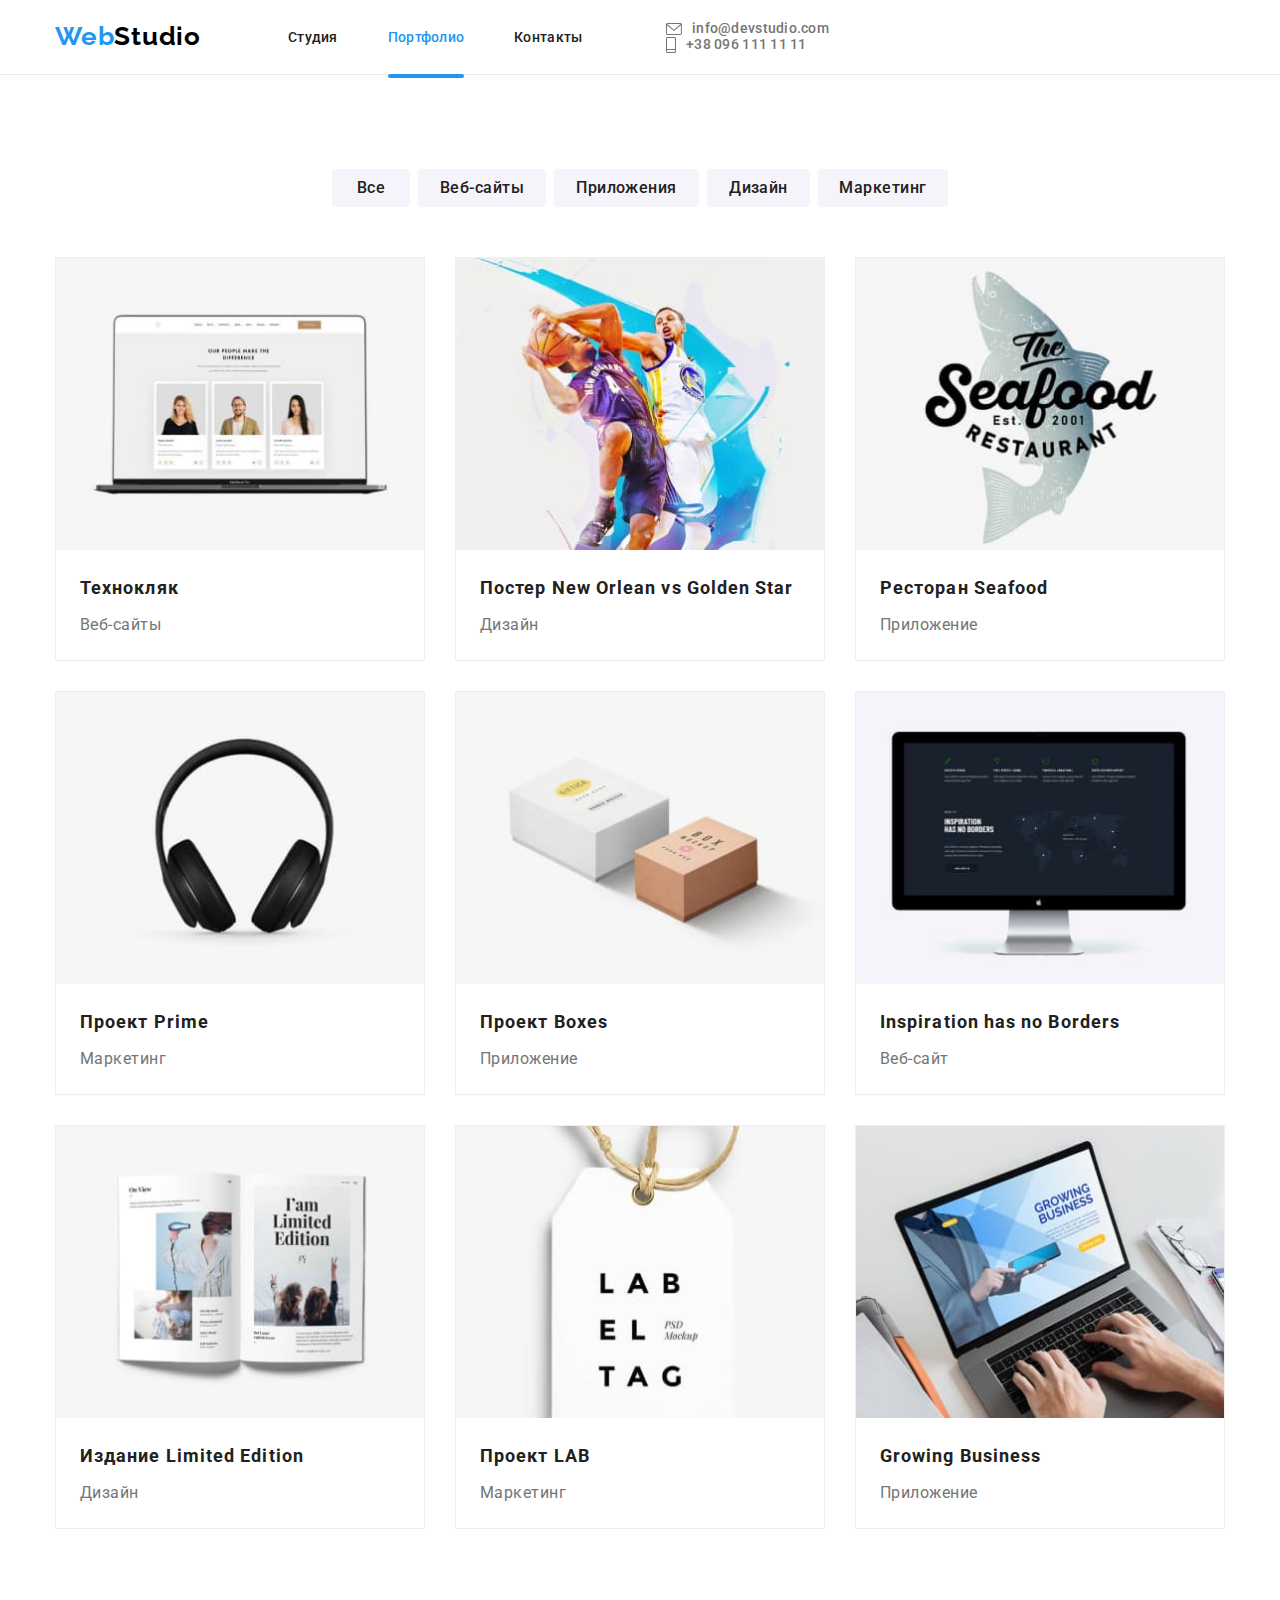
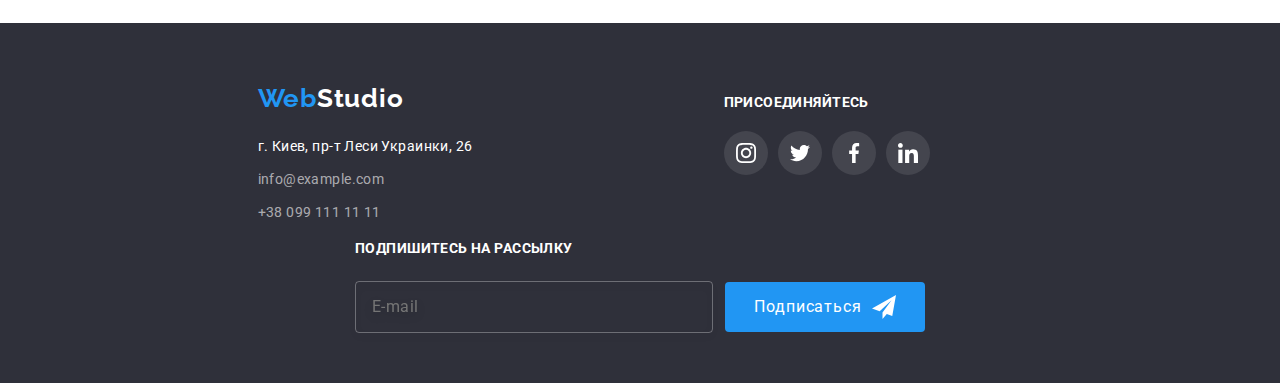
==== commit 0816d500: "tablet" ====
--- a/portfolio.html
+++ b/portfolio.html
@@ -42,13 +42,13 @@
                 <!--контактные ссылки-->
                 <div class="header__interactive-blok">
                     <a class="header__link mail" href="mailto:info@devstudio.com" >
-                        <svg class="header__link-icon" width="16" height="12">
+                        <svg class="header__link-icon icon-mail" >
                             <use href="./images/icon.svg#envelope"></use>
                         </svg>
                         info@devstudio.com
                     </a>
                     <a class="header__link num" href="tel:+380961111111" >
-                        <svg class="header__link-icon" width="10" height="16">
+                        <svg class="header__link-icon icon-phone" >
                             <use href="./images/icon.svg#phone"></use>
                         </svg> 
                         +38 096 111 11 11
@@ -294,7 +294,7 @@
                     </a>
                 </li>
                 
-                <il class="project__item">
+                <li class="project__item">
                     <a href="" class="card__link">
                         <div class="card__link-thumb">
                             <div class="card__description">
@@ -324,7 +324,7 @@
                             <p class="card__text">Дизайн</p>
                         </div>
                     </a>  
-                </il>
+                </li>
                 
                 <li class="project__item">
                     <a href="" class="card__link">
@@ -342,10 +342,10 @@
                                 <source media="(max-width: 767px)" 
                                         srcset="./images/portfolio/mobile/m_project8_1x.jpg 1x,
                                                 ./images/portfolio/mobile/m_project8_2x.jpg 2x">
-                                <source media="(max-width: )" 
+                                <source media="(max-width: 1199px)" 
                                         srcset="./images/portfolio/table/t_project8_1x.jpg 1x,
                                                 ./images/portfolio/table/t_project8_2x.jpg 2x">
-                                <source media="(min-width: )" 
+                                <source media="(min-width: 1200px)" 
                                         srcset="./images/portfolio/desktop/project8_1x.jpg 1x,
                                                 ./images/portfolio/desktop/project8_2x.jpg 2x">
                                 <img src="./images/portfolio/desktop/project8_1x.jpg" alt="Белая этикетка с надписью LAB EL TAG на джгутовой нитке" >
--- a/css/main.min.css
+++ b/css/main.min.css
@@ -1,2 +1,2 @@
-:root{--main-font: Roboto, sans-serif;--secondary-font: Raleway, sans-serif;--accent: #2196F3;--main-color: #212121;--dark-color: #757575;--light-color: #FFFFFF;--body-bakeground-color: #E5E5E5;--logo-color-right: #000000;--head-bottom-line: #ECECEC;--hero-bakeground-color: #2F303A;--feature-icon-box: #F5F4FA;--wedo-lable-bg: rgba(47, 48, 58, 0.8);--team-bakeground-color: #F5F4FA;--social-icon-color: #AFB1B8;--clients-item-borter: #AFB1B8;--footer-bgcolor: #2F303A;--footer-address-contact: rgba(255, 255, 255, 0.6);--footer-social-icon-round: rgba(255, 255, 255, 0.1);--portfolio-button-bgcolor: #F5F4FA;--portfolio-button-text-active-color: #FFFFFF;--project-card-bgcolor: #FFFFFF;--project-card-border-color: #EEEEEE;--card-text: #757575;--card-description-dg: rgba(33, 150, 243, 0.9);--card-description-text: #FFFFFF;--backdrop-color:rgba(0, 0, 0, 0.2);--close-color: rgba(0, 0, 0, 0.1);--modal-form-text:#757575;--modal-input-color: rgba(33, 33, 33, 0.2);--modal-button-hover: #188CE8;--button-text: #FFFFFF;--commit-text: rgba(117, 117, 117, 0.5)}body{font-family:var(--main-font);font-style:normal;font-weight:400;font-size:14px;line-height:1.71;letter-spacing:0.03em;color:var(--main-color)}h1,h2,h3,h4,h5,h6,p,ul,li{margin:0;padding:0}img{display:block;max-width:100%;height:auto}.conteiner{width:100%;padding:0 15px;margin:0 auto}@media screen and (min-width: 480px){.conteiner{max-width:480px}}@media screen and (min-width: 768px){.conteiner{max-width:768px}}@media screen and (min-width: 1200px){.conteiner{max-width:1200px}}.visually-hidden{position:absolute;width:1px;height:1px;margin:-1px;border:0;padding:0;white-space:nowrap;-webkit-clip-path:inset(100%);clip-path:inset(100%);clip:rect(0 0 0 0);overflow:hidden}.header{border-bottom:1px solid var(--head-bottom-line)}@media screen and (max-width: 767px){.header{padding:16px 0;position:relative}}@media screen and (min-width: 768px){.header{padding:21px 0;background-color:var(--light-color)}}@media screen and (max-width: 767px){.header__box{position:relative}}@media screen and (min-width: 768px){.header__box{display:-webkit-box;display:-ms-flexbox;display:flex;-webkit-box-align:center;-ms-flex-align:center;align-items:center;-webkit-box-sizing:border-box;box-sizing:border-box}}@media screen and (max-width: 767.98px){.header__contant-box{position:fixed;z-index:1;top:0;left:0;width:100%;height:100vh;padding:48px 40px;background-color:var(--light-color);outline:1px solid green;-webkit-transform:translateY(-500%);transform:translateY(-500%);-webkit-transition:-webkit-transform 250ms cubic-bezier(0.4, 0, 0.2, 1);transition:-webkit-transform 250ms cubic-bezier(0.4, 0, 0.2, 1);transition:transform 250ms cubic-bezier(0.4, 0, 0.2, 1);transition:transform 250ms cubic-bezier(0.4, 0, 0.2, 1), -webkit-transform 250ms cubic-bezier(0.4, 0, 0.2, 1)}.header__contant-box.is-open{-webkit-transform:translateY(0);transform:translateY(0);-webkit-transition:-webkit-transform 250ms cubic-bezier(0.4, 0, 0.2, 1);transition:-webkit-transform 250ms cubic-bezier(0.4, 0, 0.2, 1);transition:transform 250ms cubic-bezier(0.4, 0, 0.2, 1);transition:transform 250ms cubic-bezier(0.4, 0, 0.2, 1), -webkit-transform 250ms cubic-bezier(0.4, 0, 0.2, 1)}}@media screen and (min-width: 768px){.header__contant-box{display:-webkit-box;display:-ms-flexbox;display:flex}}.logo__link{font-family:var(--secondary-font);font-style:normal;font-weight:700;font-size:24px;line-height:1.16;letter-spacing:0.03em;color:var(--logo-color-right);text-decoration:none}.logo__text--accent{color:var(--accent)}.navigation__list{list-style:none}@media screen and (max-width: 767.98px){.navigation__list{font-style:normal;font-weight:500;font-size:40px;line-height:1.17;letter-spacing:0.02em;margin-bottom:302px}}@media screen and (max-width: 767.98px){.navigation__item{margin-bottom:32px}}.navigation__link{text-decoration:none;color:var(--main-color)}.accent{color:var(--accent)}.header__interactive-blok{display:-webkit-box;display:-ms-flexbox;display:flex;-webkit-box-orient:vertical;-webkit-box-direction:reverse;-ms-flex-direction:column-reverse;flex-direction:column-reverse}@media screen and (max-width: 767.98px){.header__link{display:block;left:40px;text-decoration:none;font-style:normal;font-weight:500;font-size:24px;line-height:1.16;letter-spacing:0.02em;color:var(--main-color)}}@media screen and (max-width: 767.98px){.num{font-style:normal;font-weight:500;font-size:34px;line-height:1.17;letter-spacing:0.02em;color:var(--accent);margin-bottom:32px}}@media screen and (min-width: 1200px){.mail{margin-right:30px}}@media screen and (max-width: 767.98px){.header__link-icon{display:none}}.header_social-list{display:none}@media screen and (max-width: 767.98px){.header_social-list{display:-webkit-box;display:-ms-flexbox;display:flex;-ms-flex-wrap:wrap;flex-wrap:wrap;max-width:480px;list-style:none;margin-top:64px}}.header_social-item{-ms-flex-preferred-size:calc(100% / 4 -10px);flex-basis:calc(100% / 4 -10px);margin-left:10px}.header_social-item:not(:last-child){border-right:1px solid rgba(33,33,33,0.2);padding-right:10px}.header_social-link{text-decoration:none;font-weight:500;font-size:18px;line-height:1.22;letter-spacing:0.02em;color:var(--accent)}.mobile__btn{position:absolute;z-index:2;top:-5px;right:15px;background-color:transparent;border:none;width:40px;height:40px;padding:0;color:var(--main-color);-webkit-transition:color 250ms cubic-bezier(0.4, 0, 0.2, 1);transition:color 250ms cubic-bezier(0.4, 0, 0.2, 1)}.mobile__btn:hover{color:var(--accent);-webkit-transition:color 250ms cubic-bezier(0.4, 0, 0.2, 1);transition:color 250ms cubic-bezier(0.4, 0, 0.2, 1)}.mobile__btn .crose{display:none}.mobile__btn.is-open .crose{display:block}.mobile__btn.is-open .burger{display:none}.mobile__btn-icon{width:40px;height:40px;fill:currentColor}.footer{padding:60px 0;background-color:var(--footer-bgcolor)}.footer__box{display:-webkit-box;display:-ms-flexbox;display:flex}@media screen and (max-width: 767px){.footer__box{-webkit-box-orient:vertical;-webkit-box-direction:normal;-ms-flex-direction:column;flex-direction:column;-webkit-box-align:center;-ms-flex-align:center;align-items:center}}@media screen and (max-width: 767px){.footer__links{text-align:center}}@media screen and (min-width: 1200px){.footer__links{margin-right:70px}}.footer__logo--accent{color:var(--accent)}.footer__logo{font-family:var(--secondary-font);font-style:normal;font-weight:700;font-size:24px;line-height:1.16;letter-spacing:0.03em;text-decoration:none;color:var(--light-color)}@media screen and (min-width: 1200px){.footer__logo{font-size:26px;line-height:1.19}}.footer__address-list{margin-top:20px;list-style:none}@media screen and (max-width: 767px){.footer__address-item{margin-top:8px}}@media screen and (min-width: 1200px){.footer__address-item{margin-top:9px}}.footer__address-location{display:block;width:231px;text-decoration:none;font-style:normal;font-weight:400;font-size:14px;line-height:1.71;letter-spacing:0.03em;color:var(--light-color)}.footer__address-contact{text-decoration:none;font-style:normal;font-weight:400;font-size:14px;line-height:1.71;letter-spacing:0.03em;color:var(--footer-address-contact)}@media screen and (max-width: 767px){.footer__social{text-align:center;margin-top:60px}}@media screen and (min-width: 1200px){.footer__social{height:80px;margin-top:12px;margin-right:93px}}.footer__social-title{font-weight:700;font-size:14px;line-height:1.14;text-transform:uppercase;color:var(--light-color)}.footer__social-list{display:-webkit-inline-box;display:-ms-inline-flexbox;display:inline-flex;-webkit-box-align:center;-ms-flex-align:center;align-items:center;-webkit-box-pack:center;-ms-flex-pack:center;justify-content:center;list-style:none;margin-top:20px}.footer__social-item{display:-webkit-inline-box;display:-ms-inline-flexbox;display:inline-flex;-webkit-box-align:center;-ms-flex-align:center;align-items:center;-webkit-box-pack:center;-ms-flex-pack:center;justify-content:center;width:44px;height:44px}.footer__social-item:not(:last-child){margin-right:10px}.footer__social-link{display:-webkit-inline-box;display:-ms-inline-flexbox;display:inline-flex;-webkit-box-align:center;-ms-flex-align:center;align-items:center;-webkit-box-pack:center;-ms-flex-pack:center;justify-content:center;width:44px;height:44px;background-color:var(--footer-social-icon-round);border-radius:50%;color:var(--light-color);-webkit-transition-property:background-color,color;transition-property:background-color,color;-webkit-transition-duration:250ms;transition-duration:250ms;-webkit-transition-timing-function:cubic-bezier(0.4, 0, 0.2, 1);transition-timing-function:cubic-bezier(0.4, 0, 0.2, 1);-webkit-transition-delay:0;transition-delay:0}.footer__social-link:focus,.footer__social-link:hover{outline:none;background-color:var(--accent)}.footer__social-icon{fill:currentColor}@media screen and (max-width: 767px){.subscribe{text-align:center;margin-top:60px}}@media screen and (min-width: 1200px){.subscribe{height:86px;margin-top:12px}}.subscribe__title{font-weight:700;font-size:14px;line-height:1.14;text-transform:uppercase;color:var(--light-color)}.subscribe__form{margin-top:20px;display:-webkit-box;display:-ms-flexbox;display:flex;-webkit-box-align:center;-ms-flex-align:center;align-items:center}@media screen and (max-width: 767px){.subscribe__form{-webkit-box-orient:vertical;-webkit-box-direction:normal;-ms-flex-direction:column;flex-direction:column}}.footer__subscribe__input{display:-webkit-box;display:-ms-flexbox;display:flex;font-size:16px;line-height:1.25;-webkit-box-align:center;-ms-flex-align:center;align-items:center;letter-spacing:0.03em;padding:15px 0 15px 16px;color:var(--light-color);width:100%;background-color:transparent;border:1px solid rgba(255,255,255,0.3);-webkit-filter:drop-shadow(0px 4px 4px rgba(0,0,0,0.15));filter:drop-shadow(0px 4px 4px rgba(0,0,0,0.15));border-radius:4px}@media screen and (min-width: 1200px){.footer__subscribe__input{width:358px}}.subscribe__button{display:-webkit-box;display:-ms-flexbox;display:flex;-webkit-box-align:center;-ms-flex-align:center;align-items:center;-webkit-box-pack:center;-ms-flex-pack:center;justify-content:center;width:200px;height:50px;background-color:var(--accent);align-items:center;border:none;border-radius:4px}@media screen and (max-width: 767px){.subscribe__button{margin-top:20px}}@media screen and (min-width: 1200px){.subscribe__button{margin-left:12px}}.subscribe__button-text{font-size:16px;line-height:1.87;letter-spacing:0.06em;color:var(--light-color)}.subscribe__button-icon{margin-left:10px}.hero-section{min-height:400px;margin-left:auto;margin-right:auto;padding-top:118px;padding-bottom:118px;background-color:var(--hero-background-color);background-size:480px 400px;background-position:center;background-repeat:no-repeat;background-image:-webkit-gradient(linear, left top, right top, from(rgba(47,48,58,0.4)), to(rgba(47,48,58,0.4))),url("../../../images/main/hero_background/mobile/m_Header_1x.jpg");background-image:linear-gradient(to right, rgba(47,48,58,0.4), rgba(47,48,58,0.4)),url("../../../images/main/hero_background/mobile/m_Header_1x.jpg")}@media screen and (min-device-pixel-ratio: 2), screen and (-webkit-min-device-pixel-ratio: 2), screen and (min-resolution: 192dpi), screen and (min-resolution: 2dppx){.hero-section{background-image:-webkit-gradient(linear, left top, right top, from(rgba(47,48,58,0.4)), to(rgba(47,48,58,0.4))),url("../../../images/main/hero_background/mobile/m_Header_2x.jpg");background-image:linear-gradient(to right, rgba(47,48,58,0.4), rgba(47,48,58,0.4)),url("../../../images/main/hero_background/mobile/m_Header_2x.jpg")}}@media screen and (min-width: 768px){.hero-section{max-width:768px;background-size:768px 400px;background-image:-webkit-gradient(linear, left top, right top, from(rgba(47,48,58,0.4)), to(rgba(47,48,58,0.4))),url("../../../images/main/hero_background/table/t_header_1x.jpg");background-image:linear-gradient(to right, rgba(47,48,58,0.4), rgba(47,48,58,0.4)),url("../../../images/main/hero_background/table/t_header_1x.jpg")}}@media screen and (min-width: 768px) and (min-device-pixel-ratio: 2), screen and (min-width: 768px) and (-webkit-min-device-pixel-ratio: 2), screen and (min-width: 768px) and (min-resolution: 192dpi), screen and (min-width: 768px) and (min-resolution: 2dppx){.hero-section{background-image:-webkit-gradient(linear, left top, right top, from(rgba(47,48,58,0.4)), to(rgba(47,48,58,0.4))),url("../../../images/main/hero_background/table/t_header_2x.jpg");background-image:linear-gradient(to right, rgba(47,48,58,0.4), rgba(47,48,58,0.4)),url("../../../images/main/hero_background/table/t_header_2x.jpg")}}@media screen and (min-width: 1200px){.hero-section{max-width:1600px;margin:0 auto;padding:200px 0;height:600px;-webkit-box-sizing:border-box;box-sizing:border-box;background-size:cover;background-position:center;background-image:-webkit-gradient(linear, left top, right top, from(rgba(47,48,58,0.4)), to(rgba(47,48,58,0.4))),url(../../../images/main/hero_background/desktop/descktop1x.jpg);background-image:linear-gradient(to right, rgba(47,48,58,0.4), rgba(47,48,58,0.4)),url(../../../images/main/hero_background/desktop/descktop1x.jpg)}}@media screen and (min-width: 1200px) and (min-device-pixel-ratio: 2), screen and (min-width: 1200px) and (-webkit-min-device-pixel-ratio: 2), screen and (min-width: 1200px) and (min-resolution: 192dpi), screen and (min-width: 1200px) and (min-resolution: 2dppx){.hero-section{background-image:-webkit-gradient(linear, left top, right top, from(rgba(47,48,58,0.4)), to(rgba(47,48,58,0.4))),url("../../../images/main/hero_background/desktop/descktop2x.jpg");background-image:linear-gradient(to right, rgba(47,48,58,0.4), rgba(47,48,58,0.4)),url("../../../images/main/hero_background/desktop/descktop2x.jpg")}}.hero{display:-webkit-box;display:-ms-flexbox;display:flex;-webkit-box-orient:vertical;-webkit-box-direction:normal;-ms-flex-direction:column;flex-direction:column;-webkit-box-pack:center;-ms-flex-pack:center;justify-content:center;-webkit-box-align:center;-ms-flex-align:center;align-items:center}.hero__title{width:360px;height:84px;font-weight:900;font-size:26px;line-height:1.62;text-align:center;letter-spacing:0.06em;text-transform:uppercase;color:var(--light-color);margin:0 0 30px 0}@media screen and (min-width: 1200px){.hero__title{width:696px;height:120px;font-weight:900;font-size:44px;line-height:1.36;letter-spacing:0.06em;text-align:center}}.hero__button{width:200px;height:50px;-webkit-box-shadow:0px 4px 4px rgba(0,0,0,0.15);box-shadow:0px 4px 4px rgba(0,0,0,0.15);border-radius:4px;border:none;background-color:var(--accent)}.hero__button-text{font-weight:700;font-size:16px;line-height:1.87;letter-spacing:0.06em;color:var(--light-color)}@media screen and (max-width: 767px){.features{padding:60px 0}}@media screen and (min-width: 1200px){.features{padding-top:94px}}.features__list{list-style:none;display:-webkit-box;display:-ms-flexbox;display:flex;-ms-flex-wrap:wrap;flex-wrap:wrap}.features__item{max-width:450px;margin-bottom:30px}@media screen and (min-width: 768px) and (max-width: 1199px){.features__item{width:354px;-ms-flex-preferred-size:calc(100% / 2 - 30px);flex-basis:calc(100% / 2 - 30px);margin-right:30px}}@media screen and (min-width: 1200px){.features__item{-ms-flex-preferred-size:calc(100% / 4 - 30px);flex-basis:calc(100% / 4 - 30px);max-width:270px;margin-right:30px}}.features__iconbox{display:-webkit-box;display:-ms-flexbox;display:flex;background-color:var(--feature-icon-box);-webkit-box-align:center;-ms-flex-align:center;align-items:center;-webkit-box-pack:center;-ms-flex-pack:center;justify-content:center;padding:25px 0}.features__item-head{margin-top:30px;font-style:normal;font-weight:700;font-size:14px;line-height:1.14;letter-spacing:0.03em;text-transform:uppercase;color:var(--main-color)}@media screen and (max-width: 767px){.features__item-head{text-align:center}}.features__item-text{font-weight:normal;font-size:14px;line-height:1.71;letter-spacing:0.03em;color:var(--dark-color);margin-top:10px}@media screen and (max-width: 1199px){.wedo{display:none}}@media screen and (min-width: 1200px){.wedo{padding:94px 0}}@media screen and (min-width: 1200px){.wedo__head{font-weight:700;font-size:36px;line-height:1.166;letter-spacing:0.03em;text-align:center;color:var(--main-color)}}@media screen and (min-width: 1200px){.wedo__list{display:-webkit-box;display:-ms-flexbox;display:flex;margin-top:50px;list-style:none;padding-left:0}}@media screen and (min-width: 1200px){.wedo__item{position:relative;height:294px;padding:0}.wedo__item:not(:last-child){margin-right:30px}}@media screen and (min-width: 1200px){.wedo__item-lable{position:absolute;bottom:0;width:100%;padding:27px 0;background-color:var(--wedo-lable-bg)}}@media screen and (min-width: 1200px){.wedo__item-description{font-weight:700;font-size:14px;line-height:1.14;text-align:center;letter-spacing:0.03em;text-transform:uppercase;color:var(--light-color)}}.our-team{background-color:var(--team-bakeground-color)}@media screen and (max-width: 767px){.our-team{padding:60px 0}}@media screen and (min-width: 1200px){.our-team{padding:94px 0}}.our-team__head{font-weight:700;font-size:28px;line-height:1.17;letter-spacing:0.03em;text-align:center;color:var(--main-color)}@media screen and (min-width: 1200px){.our-team__head{font-size:36px;line-height:1.16}}.oure-teame__list{margin-top:30px;list-style:none}@media screen and (min-width: 768px){.oure-teame__list{display:-webkit-box;display:-ms-flexbox;display:flex;-ms-flex-wrap:wrap;flex-wrap:wrap;-webkit-box-pack:center;-ms-flex-pack:center;justify-content:center}}@media screen and (min-width: 1200px){.oure-teame__list{display:-webkit-box;display:-ms-flexbox;display:flex;-webkit-box-pack:center;-ms-flex-pack:center;justify-content:center;margin-top:50px}}.oure-teame__card{background:var(--light-color);-webkit-box-sizing:border-box;box-sizing:border-box;-webkit-box-shadow:0px 1px 3px rgba(0,0,0,0.12),0px 1px 1px rgba(0,0,0,0.14),0px 2px 1px rgba(0,0,0,0.2);box-shadow:0px 1px 3px rgba(0,0,0,0.12),0px 1px 1px rgba(0,0,0,0.14),0px 2px 1px rgba(0,0,0,0.2);border-radius:0px 0px 4px 4px;-ms-flex-preferred-size:calc(100% - 30px);flex-basis:calc(100% - 30px)}@media screen and (max-width: 767px){.oure-teame__card{max-width:450px;margin-bottom:30px}}@media screen and (min-width: 768px){.oure-teame__card{width:354px;-ms-flex-preferred-size:calc(100% / 2 - 30px);flex-basis:calc(100% / 2 - 30px)}}@media screen and (min-width: 1200px){.oure-teame__card{width:270px;-ms-flex-preferred-size:calc(100% / 4 - 30px);flex-basis:calc(100% / 4 - 30px)}}.oure-teame__description{padding-top:30px;padding-bottom:24px}.oure-teame__card-head{font-style:normal;font-weight:500;font-size:16px;line-height:1.18;letter-spacing:0.03em;text-align:center;color:var(--main-color)}.oure-teame__card-text{font-weight:400;font-size:16px;line-height:1.18;letter-spacing:0.03em;text-align:center;color:var(--dark-color);margin-top:10px}.oure-teame__social{display:-webkit-box;display:-ms-flexbox;display:flex;-webkit-box-align:center;-ms-flex-align:center;align-items:center;-webkit-box-pack:center;-ms-flex-pack:center;justify-content:center;list-style:none;margin-top:16px}.oure-teame__social-item{display:-webkit-inline-box;display:-ms-inline-flexbox;display:inline-flex;-webkit-box-align:center;-ms-flex-align:center;align-items:center;-webkit-box-pack:center;-ms-flex-pack:center;justify-content:center;width:44px;height:44px}.oure-teame__social-item:not(:last-child){margin-right:10px}.oure-teame__social-link{display:-webkit-inline-box;display:-ms-inline-flexbox;display:inline-flex;-webkit-box-align:center;-ms-flex-align:center;align-items:center;-webkit-box-pack:center;-ms-flex-pack:center;justify-content:center;width:44px;height:44px;background-color:transparent;border-radius:50%;color:var(--social-icon-color);-webkit-transition-property:background-color,color;transition-property:background-color,color;-webkit-transition-duration:250ms;transition-duration:250ms;-webkit-transition-timing-function:cubic-bezier(0.4, 0, 0.2, 1);transition-timing-function:cubic-bezier(0.4, 0, 0.2, 1);-webkit-transition-delay:0;transition-delay:0}.oure-teame__social-link:focus,.oure-teame__social-link:hover{outline:none;background-color:var(--accent);color:var(--light-color)}.oure-teame__social-icon{fill:currentColor}.clients{padding:60px 0}@media screen and (min-width: 1200px){.clients{padding:94px 0}}.clients__head{font-style:normal;font-weight:700;font-size:28px;line-height:1.17px;text-align:center;letter-spacing:0.03em;color:var(--main-color)}@media screen and (min-width: 1200px){.clients__head{font-size:36px;line-height:1.11}}.clients__list{display:-webkit-box;display:-ms-flexbox;display:flex;-ms-flex-wrap:wrap;flex-wrap:wrap;-webkit-box-align:center;-ms-flex-align:center;align-items:center;-webkit-box-pack:center;-ms-flex-pack:center;justify-content:center;margin-top:50px;margin-left:-30px;margin-bottom:-30px;list-style:none}.clients__item{-ms-flex-preferred-size:calc(100% / 2 - 30px);flex-basis:calc(100% / 2 - 30px);margin-left:30px;margin-bottom:30px}.clients__link{display:-webkit-inline-box;display:-ms-inline-flexbox;display:inline-flex;-webkit-box-align:center;-ms-flex-align:center;align-items:center;-webkit-box-pack:center;-ms-flex-pack:center;justify-content:center;color:var(--clients-item-borter);width:210px;height:90px;border:1px solid var(--clients-item-borter);-webkit-box-sizing:border-box;box-sizing:border-box;border-radius:4px;-webkit-transition:color 250ms cubic-bezier(0.4, 0, 0.2, 1),border 250ms cubic-bezier(0.4, 0, 0.2, 1);transition:color 250ms cubic-bezier(0.4, 0, 0.2, 1),border 250ms cubic-bezier(0.4, 0, 0.2, 1)}.clients__link:hover,.clients__link:focus{outline:none;color:var(--accent);border-color:var(--accent)}@media screen and (min-width: 1200px){.clients__link:hover,.clients__link:focus{width:170px}}.clients__icon{fill:currentColor}.backdrop{position:fixed;top:0;left:0;width:100%;height:100%;opacity:1;-webkit-transform:scale(1);transform:scale(1);-webkit-transition:opacity 1000ms cubic-bezier(0.4, 0, 0.2, 1) 250ms;transition:opacity 1000ms cubic-bezier(0.4, 0, 0.2, 1) 250ms;background-color:var(--backdrop-color)}.is-hidden{opacity:0;pointer-events:none;-webkit-transform:scale(0);transform:scale(0);-webkit-transition:opacity 750ms cubic-bezier(0.4, 0, 0.2, 1),-webkit-transform 1000ms cubic-bezier(0.4, 0, 0.2, 1);transition:opacity 750ms cubic-bezier(0.4, 0, 0.2, 1),-webkit-transform 1000ms cubic-bezier(0.4, 0, 0.2, 1);transition:transform 1000ms cubic-bezier(0.4, 0, 0.2, 1),opacity 750ms cubic-bezier(0.4, 0, 0.2, 1);transition:transform 1000ms cubic-bezier(0.4, 0, 0.2, 1),opacity 750ms cubic-bezier(0.4, 0, 0.2, 1),-webkit-transform 1000ms cubic-bezier(0.4, 0, 0.2, 1)}.modal-port{position:absolute;top:50%;left:50%;display:-webkit-box;display:-ms-flexbox;display:flex;-webkit-box-orient:vertical;-webkit-box-direction:normal;-ms-flex-direction:column;flex-direction:column;-webkit-box-pack:center;-ms-flex-pack:center;justify-content:center;-webkit-transform:translate(-50%, -50%) scale(1) perspective(500px) rotateY(0deg);transform:translate(-50%, -50%) scale(1) perspective(500px) rotateY(0deg);-webkit-transition:opacity 250ms cubic-bezier(0.4, 0, 0.2, 1),-webkit-transform 750ms cubic-bezier(0.4, 0, 0.2, 1);transition:opacity 250ms cubic-bezier(0.4, 0, 0.2, 1),-webkit-transform 750ms cubic-bezier(0.4, 0, 0.2, 1);transition:transform 750ms cubic-bezier(0.4, 0, 0.2, 1),opacity 250ms cubic-bezier(0.4, 0, 0.2, 1);transition:transform 750ms cubic-bezier(0.4, 0, 0.2, 1),opacity 250ms cubic-bezier(0.4, 0, 0.2, 1),-webkit-transform 750ms cubic-bezier(0.4, 0, 0.2, 1);padding:40px;width:528px;background-color:var(--light-color);border-radius:4px}.round{position:fixed;top:8px;right:8px;width:30px;height:30px;color:var(--main-color);border:1px solid var(--close-color);border-radius:50%;background-color:transparent;display:-webkit-box;display:-ms-flexbox;display:flex;-webkit-box-align:center;-ms-flex-align:center;align-items:center;-webkit-box-pack:center;-ms-flex-pack:center;justify-content:center;cursor:pointer;-webkit-transition:color 250ms cubic-bezier(0.4, 0, 0.2, 1),-webkit-box-shadow 250ms cubic-bezier(0.4, 0, 0.2, 1);transition:color 250ms cubic-bezier(0.4, 0, 0.2, 1),-webkit-box-shadow 250ms cubic-bezier(0.4, 0, 0.2, 1);transition:color 250ms cubic-bezier(0.4, 0, 0.2, 1),box-shadow 250ms cubic-bezier(0.4, 0, 0.2, 1);transition:color 250ms cubic-bezier(0.4, 0, 0.2, 1),box-shadow 250ms cubic-bezier(0.4, 0, 0.2, 1),-webkit-box-shadow 250ms cubic-bezier(0.4, 0, 0.2, 1)}.round:focus{outline:none;-webkit-box-shadow:0px 0px 0px 2px #000;box-shadow:0px 0px 0px 2px #000;color:var(--accent);-webkit-transition:color 250ms cubic-bezier(0.4, 0, 0.2, 1),-webkit-box-shadow 250ms cubic-bezier(0.4, 0, 0.2, 1);transition:color 250ms cubic-bezier(0.4, 0, 0.2, 1),-webkit-box-shadow 250ms cubic-bezier(0.4, 0, 0.2, 1);transition:color 250ms cubic-bezier(0.4, 0, 0.2, 1),box-shadow 250ms cubic-bezier(0.4, 0, 0.2, 1);transition:color 250ms cubic-bezier(0.4, 0, 0.2, 1),box-shadow 250ms cubic-bezier(0.4, 0, 0.2, 1),-webkit-box-shadow 250ms cubic-bezier(0.4, 0, 0.2, 1)}.round:hover{color:var(--accent);-webkit-transition:color 250ms cubic-bezier(0.4, 0, 0.2, 1);transition:color 250ms cubic-bezier(0.4, 0, 0.2, 1)}.close-icon{fill:currentColor}.modal__title{font-family:var(--maine-font);font-style:normal;font-weight:700;font-size:20px;line-height:1.15;text-align:center;letter-spacing:0.03em;color:var(--main-color)}.modal__form{margin-top:12px}.modal__form-blok{position:relative;width:100%}.maodal__lable{display:block;font-family:var(--maine-font);font-style:normal;font-weight:400;font-size:12px;line-height:1.16;letter-spacing:0.01em;color:var(--modal-form-text);margin-top:10px}.modal__input{padding:11px 0 11px 32px;width:100%;height:40px;margin-top:4px;border:1px solid var(--modal-input-color);-webkit-box-sizing:border-box;box-sizing:border-box;border-radius:4px;-webkit-transition-property:border-color;transition-property:border-color;-webkit-transition-duration:250ms;transition-duration:250ms;-webkit-transition-timing-function:cubic-bezier(0.4, 0, 0.2, 1);transition-timing-function:cubic-bezier(0.4, 0, 0.2, 1)}.modal__input:focus{border-color:var(--accent);outline:none}.modal__input:focus ~ .modal__icon{fill:var(--accent)}.modal__icon{position:absolute;top:50%;left:12px;-webkit-transform:translateY(-50%);transform:translateY(-50%);fill:var(--main-color);-webkit-transition-property:fill;transition-property:fill;-webkit-transition-duration:250ms;transition-duration:250ms;-webkit-transition-timing-function:cubic-bezier(0.4, 0, 0.2, 1);transition-timing-function:cubic-bezier(0.4, 0, 0.2, 1)}.modal__commit{width:100%;height:120px;margin-top:4px;resize:none;border:1px solid var(--modal-input-color);border-radius:4px;padding:12px 16px;-webkit-transition-property:border-color;transition-property:border-color;-webkit-transition-duration:250ms;transition-duration:250ms;-webkit-transition-timing-function:cubic-bezier(0.4, 0, 0.2, 1);transition-timing-function:cubic-bezier(0.4, 0, 0.2, 1)}.modal__commit:focus{border-color:var(--accent);outline:none}.modal__commit::-webkit-input-placeholder{font-family:var(--maine-font);font-style:normal;font-weight:400;font-size:14px;line-height:1.14;letter-spacing:0.01em;color:var(--commit-text)}.modal__commit:-ms-input-placeholder{font-family:var(--maine-font);font-style:normal;font-weight:400;font-size:14px;line-height:1.14;letter-spacing:0.01em;color:var(--commit-text)}.modal__commit::-ms-input-placeholder{font-family:var(--maine-font);font-style:normal;font-weight:400;font-size:14px;line-height:1.14;letter-spacing:0.01em;color:var(--commit-text)}.modal__commit::placeholder{font-family:var(--maine-font);font-style:normal;font-weight:400;font-size:14px;line-height:1.14;letter-spacing:0.01em;color:var(--commit-text)}.contract{position:relative;margin-top:20px}.contract-text{display:block;position:relative;font-family:var(--maine-font);font-style:normal;font-weight:400;font-size:14px;line-height:1.17;letter-spacing:0.03em;color:var(---dark-color);padding-left:24px}.contract-checkbox{position:absolute;top:50%;left:0;-webkit-transform:translateY(-50%);transform:translateY(-50%);width:15px;height:15px;background-color:#fff;border:2px solid var(--main-color);border-radius:2px;-webkit-transition:background-color 250ms cubic-bezier(0.4, 0, 0.2, 1),border 250ms cubic-bezier(0.4, 0, 0.2, 1);transition:background-color 250ms cubic-bezier(0.4, 0, 0.2, 1),border 250ms cubic-bezier(0.4, 0, 0.2, 1)}.contract-checkbox:focus{outline:1px solid #000000}.contract__link{color:var(--accent)}input[type='checkbox']{position:absolute;width:1px;height:1px;margin:-1px;border:0;padding:0;white-space:nowrap;-webkit-clip-path:inset(100%);clip-path:inset(100%);clip:rect(0 0 0 0);overflow:hidden}.contract input[type='checkbox']:checked+.contract-checkbox{position:absolute;top:50%;left:0;-webkit-transform:translateY(-50%);transform:translateY(-50%);width:15px;height:15px;background-image:url("../images/checkbox.svg");background-size:contain;background-origin:border-box;background-color:var(--accent);border:2px solid transparent;border-radius:2px;-webkit-transition:background-color 250ms cubic-bezier(0.4, 0, 0.2, 1),border 250ms cubic-bezier(0.4, 0, 0.2, 1);transition:background-color 250ms cubic-bezier(0.4, 0, 0.2, 1),border 250ms cubic-bezier(0.4, 0, 0.2, 1)}.modal__button{padding:10px 55px;margin:30px auto 0 auto;width:200px;height:50px;border:0;border-radius:4px;background-color:var(--accent);-webkit-box-shadow:0px 4px 4px rgba(0,0,0,0.15);box-shadow:0px 4px 4px rgba(0,0,0,0.15);-webkit-transition-property:background-color;transition-property:background-color;-webkit-transition-duration:250ms;transition-duration:250ms;-webkit-transition-timing-function:cubic-bezier(0.4, 0, 0.2, 1);transition-timing-function:cubic-bezier(0.4, 0, 0.2, 1)}.modal__button:hover{padding:10px 55px;border:0;border-radius:4px;background-color:var(--modal-button-hover);-webkit-box-shadow:0px 4px 4px rgba(0,0,0,0.15);box-shadow:0px 4px 4px rgba(0,0,0,0.15);-webkit-transition-property:background-color 250ms cubic-bezier(0.4, 0, 0.2, 1);transition-property:background-color 250ms cubic-bezier(0.4, 0, 0.2, 1)}.modal__button-text{font-family:var(--maine-font);font-style:normal;font-weight:700;font-size:16px;line-height:1.87;letter-spacing:0.06em;color:var(--button-text)}.portfolio__navigation-list{display:-webkit-box;display:-ms-flexbox;display:flex;-webkit-box-pack:center;-ms-flex-pack:center;justify-content:center;list-style:none;font-family:var(--maine-font);margin-bottom:50px}.portfolio__navigation-item:not(:last-child){margin-right:8px}.portfoli__button{background:var(--portfolio-button-bgcolor);border:none;border-radius:4px;font-style:normal;font-weight:500;font-size:16px;line-height:1.625;letter-spacing:0.03em;color:var(--main-color)}.portfoli__button:hover,.portfoli__button:focus{outline:none;background:var(--accent);color:var(--portfolio-button-text-active-color);-webkit-box-shadow:0px 3px 1px rgba(0,0,0,0.1),0px 1px 2px rgba(0,0,0,0.08),0px 2px 2px rgba(0,0,0,0.12);box-shadow:0px 3px 1px rgba(0,0,0,0.1),0px 1px 2px rgba(0,0,0,0.08),0px 2px 2px rgba(0,0,0,0.12)}.all{width:78px;height:38px}.web-site{width:128px;height:38px}.application{width:145px;height:38px}.design{width:103px;height:38px}.marketing{width:130px;height:38px}.portfolio__section{padding:94px 0}.pojects__list{display:-webkit-box;display:-ms-flexbox;display:flex;-ms-flex-wrap:wrap;flex-wrap:wrap;margin-top:-30px;margin-left:-30px;font-family:var(--maine-font);list-style:none}.project__item{-ms-flex-preferred-size:calc(100% / 3 - 30px);flex-basis:calc(100% / 3 - 30px);margin-top:30px;margin-left:30px;width:370px;height:404px}.card__link{display:block;text-decoration:none;background:var(--project-card-bgcolor);border:1px solid var(--project-card-border-color);-webkit-box-sizing:border-box;box-sizing:border-box}.card__link:hover>.card__link-thumb>.card__description,.card__link:focus>.card__link-thumb>.card__description{position:absolute;-webkit-transform:translateY(-100%);transform:translateY(-100%);-webkit-transition:-webkit-transform 250ms;transition:-webkit-transform 250ms;transition:transform 250ms;transition:transform 250ms, -webkit-transform 250ms}.card__link:hover,.card__link:focus{outline:none;-webkit-box-shadow:0px 1px 1px rgba(0,0,0,0.12),0px 4px 4px rgba(0,0,0,0.06),1px 4px 6px rgba(0,0,0,0.16);box-shadow:0px 1px 1px rgba(0,0,0,0.12),0px 4px 4px rgba(0,0,0,0.06),1px 4px 6px rgba(0,0,0,0.16)}.card__link-thumb{position:relative;overflow:hidden}.card__description{position:absolute;width:370px;height:294px;padding:63px 24px;background-color:var(--card-description-dg);top:100%;-webkit-transition:-webkit-transform 250ms;transition:-webkit-transform 250ms;transition:transform 250ms;transition:transform 250ms, -webkit-transform 250ms;cursor:default}.card__description-text{font-family:var(--maine-font);font-style:normal;font-weight:normal;font-size:18px;line-height:1.56;letter-spacing:0.03em;color:var(--card-description-text);width:322px;height:168px}.caption{padding:20px 24px}.card__head{font-family:var(--maine-font);font-style:normal;font-weight:700;font-size:18px;line-height:2;letter-spacing:0.06em;color:var(--main-color)}.card__text{margin-top:4px;font-style:normal;font-weight:normal;font-size:16px;line-height:1.87;letter-spacing:0.03em;color:var(--card-text)}
+:root{--main-font: Roboto, sans-serif;--secondary-font: Raleway, sans-serif;--accent: #2196F3;--main-color: #212121;--dark-color: #757575;--light-color: #FFFFFF;--body-bakeground-color: #E5E5E5;--logo-color-right: #000000;--head-bottom-line: #ECECEC;--hero-bakeground-color: #2F303A;--feature-icon-box: #F5F4FA;--wedo-lable-bg: rgba(47, 48, 58, 0.8);--team-bakeground-color: #F5F4FA;--social-icon-color: #AFB1B8;--clients-item-borter: #AFB1B8;--footer-bgcolor: #2F303A;--footer-address-contact: rgba(255, 255, 255, 0.6);--footer-social-icon-round: rgba(255, 255, 255, 0.1);--portfolio-button-bgcolor: #F5F4FA;--portfolio-button-text-active-color: #FFFFFF;--project-card-bgcolor: #FFFFFF;--project-card-border-color: #EEEEEE;--card-text: #757575;--card-description-dg: rgba(33, 150, 243, 0.9);--card-description-text: #FFFFFF;--backdrop-color:rgba(0, 0, 0, 0.2);--close-color: rgba(0, 0, 0, 0.1);--modal-form-text:#757575;--modal-input-color: rgba(33, 33, 33, 0.2);--modal-button-hover: #188CE8;--button-text: #FFFFFF;--commit-text: rgba(117, 117, 117, 0.5)}body{font-family:var(--main-font);font-style:normal;font-weight:400;font-size:14px;line-height:1.71;letter-spacing:0.03em;color:var(--main-color)}h1,h2,h3,h4,h5,h6,p,ul,li{margin:0;padding:0}img{display:block;max-width:100%;height:auto}.conteiner{width:100%;padding:0 15px;margin:0 auto}@media screen and (min-width: 480px){.conteiner{max-width:480px}}@media screen and (min-width: 768px){.conteiner{max-width:768px}}@media screen and (min-width: 1200px){.conteiner{max-width:1200px}}.visually-hidden{position:absolute;width:1px;height:1px;margin:-1px;border:0;padding:0;white-space:nowrap;-webkit-clip-path:inset(100%);clip-path:inset(100%);clip:rect(0 0 0 0);overflow:hidden}.header{border-bottom:1px solid var(--head-bottom-line)}@media screen and (max-width: 767px){.header{padding:16px 0;position:relative}}@media screen and (min-width: 768px){.header{padding:21px 0;background-color:var(--light-color)}}@media screen and (max-width: 767px){.header__box{position:relative}}@media screen and (min-width: 768px){.header__box{display:-webkit-box;display:-ms-flexbox;display:flex;-webkit-box-align:center;-ms-flex-align:center;align-items:center;-webkit-box-sizing:border-box;box-sizing:border-box}}@media screen and (max-width: 767.98px){.header__contant-box{position:fixed;z-index:1;top:0;left:0;width:100%;height:100vh;padding:48px 40px;background-color:var(--light-color);outline:1px solid green;-webkit-transform:translateY(-500%);transform:translateY(-500%);-webkit-transition:-webkit-transform 250ms cubic-bezier(0.4, 0, 0.2, 1);transition:-webkit-transform 250ms cubic-bezier(0.4, 0, 0.2, 1);transition:transform 250ms cubic-bezier(0.4, 0, 0.2, 1);transition:transform 250ms cubic-bezier(0.4, 0, 0.2, 1), -webkit-transform 250ms cubic-bezier(0.4, 0, 0.2, 1)}.header__contant-box.is-open{-webkit-transform:translateY(0);transform:translateY(0);-webkit-transition:-webkit-transform 250ms cubic-bezier(0.4, 0, 0.2, 1);transition:-webkit-transform 250ms cubic-bezier(0.4, 0, 0.2, 1);transition:transform 250ms cubic-bezier(0.4, 0, 0.2, 1);transition:transform 250ms cubic-bezier(0.4, 0, 0.2, 1), -webkit-transform 250ms cubic-bezier(0.4, 0, 0.2, 1)}}@media screen and (min-width: 768px){.header__contant-box{display:-webkit-box;display:-ms-flexbox;display:flex;-webkit-box-align:center;-ms-flex-align:center;align-items:center}}@media screen and (min-width: 768px){.navigation{margin:0}}@media screen and (min-width: 768px){.logo{margin-right:88px}}@media screen and (min-width: 1200px){.logo{width:145px}}.logo__link{font-family:var(--secondary-font);font-style:normal;font-weight:700;font-size:24px;line-height:1.16;letter-spacing:0.03em;color:var(--logo-color-right);text-decoration:none}@media screen and (min-width: 1200px){.logo__link{font-size:26px;line-height:1.19}}.logo__text--accent{color:var(--accent)}.navigation__list{list-style:none}@media screen and (max-width: 767.98px){.navigation__list{font-style:normal;font-weight:500;font-size:40px;line-height:1.17;letter-spacing:0.02em;margin-bottom:302px}}@media screen and (min-width: 768px){.navigation__list{display:-webkit-box;display:-ms-flexbox;display:flex;width:294px;padding:0;margin:0 0 0 0;font-weight:500;font-size:14px;line-height:1.142;letter-spacing:0.02em}}@media screen and (max-width: 767.98px){.navigation__item{margin-bottom:32px}}@media screen and (min-width: 768px){.navigation__item{position:relative}.navigation__item:not(:last-child){margin-right:50px}}.navigation__link{text-decoration:none;color:var(--main-color)}@media screen and (min-width: 768px){.navigation__link::after{content:"";position:absolute;bottom:0;-webkit-transform:translateY(33px) scaleX(0);transform:translateY(33px) scaleX(0);-webkit-transition:-webkit-transform 250ms cubic-bezier(0.4, 0, 0.2, 1);transition:-webkit-transform 250ms cubic-bezier(0.4, 0, 0.2, 1);transition:transform 250ms cubic-bezier(0.4, 0, 0.2, 1);transition:transform 250ms cubic-bezier(0.4, 0, 0.2, 1), -webkit-transform 250ms cubic-bezier(0.4, 0, 0.2, 1);display:block;width:100%;height:4px;border-bottom:4px;background-color:var(--accent);border-radius:2px}.navigation__link:hover::after,.navigation__link:focus::after{-webkit-transform:translateY(33px) scaleX(1);transform:translateY(33px) scaleX(1)}.navigation__link:hover,.navigation__link:focus{outline:none;color:var(--accent)}}.accent{color:var(--accent)}@media screen and (min-width: 768px){.accent::after{content:"";position:absolute;bottom:0;-webkit-transform:translateY(33px) scaleX(1);transform:translateY(33px) scaleX(1);display:block;width:100%;height:4px;border-bottom:4px;background-color:var(--accent);border-radius:2px}}@media screen and (max-width: 767px){.header__interactive-blok{display:-webkit-box;display:-ms-flexbox;display:flex;-webkit-box-orient:vertical;-webkit-box-direction:reverse;-ms-flex-direction:column-reverse;flex-direction:column-reverse}}@media screen and (min-width: 768px){.header__interactive-blok{display:-webkit-box;display:-ms-flexbox;display:flex;-webkit-box-orient:vertical;-webkit-box-direction:normal;-ms-flex-direction:column;flex-direction:column;-webkit-box-pack:center;-ms-flex-pack:center;justify-content:center;margin-left:84px}}.header__link{font-weight:500;letter-spacing:0.02em;text-decoration:none}@media screen and (max-width: 767.98px){.header__link{display:block;left:40px;font-style:normal;font-size:24px;line-height:1.16;color:var(--main-color)}}@media screen and (min-width: 768px){.header__link{font-size:12px;line-height:1.16;color:var(--dark-color)}.header__link:hover,.header__link:focus{color:var(--accent)}}@media screen and (min-width: 1200px){.header__link{display:-webkit-inline-box;display:-ms-inline-flexbox;display:inline-flex;-webkit-box-align:center;-ms-flex-align:center;align-items:center;text-decoration:none;font-weight:500;font-size:14px;line-height:1.14}}@media screen and (max-width: 767.98px){.num{font-style:normal;font-weight:500;font-size:34px;line-height:1.17;letter-spacing:0.02em;color:var(--accent);margin-bottom:32px}}@media screen and (min-width: 1200px){.mail{margin-right:30px}}@media screen and (max-width: 767.98px){.header__link-icon{display:none}}@media screen and (min-width: 768px){.header__link-icon{fill:currentColor;margin-right:8px}}@media screen and (min-width: 1200px){.header__link-icon{margin-right:10px}}@media screen and (min-width: 768px){.icon-mail{width:14px;height:10px}}@media screen and (min-width: 1200px){.icon-mail{width:16px;height:12px}}@media screen and (min-width: 768px){.icon-phone{width:10px;height:14px}}@media screen and (min-width: 1200px){.icon-phone{width:10px;height:16px}}.header_social-list{display:none}@media screen and (max-width: 767.98px){.header_social-list{display:-webkit-box;display:-ms-flexbox;display:flex;-ms-flex-wrap:wrap;flex-wrap:wrap;max-width:480px;list-style:none;margin-top:64px}}.header_social-item{-ms-flex-preferred-size:calc(100% / 4 -10px);flex-basis:calc(100% / 4 -10px);margin-left:10px}.header_social-item:not(:last-child){border-right:1px solid rgba(33,33,33,0.2);padding-right:10px}.header_social-link{text-decoration:none;font-weight:500;font-size:18px;line-height:1.22;letter-spacing:0.02em;color:var(--accent)}.mobile__btn{position:absolute;z-index:2;top:-5px;right:15px;background-color:transparent;border:none;width:40px;height:40px;padding:0;color:var(--main-color);-webkit-transition:color 250ms cubic-bezier(0.4, 0, 0.2, 1);transition:color 250ms cubic-bezier(0.4, 0, 0.2, 1)}.mobile__btn:hover{color:var(--accent);-webkit-transition:color 250ms cubic-bezier(0.4, 0, 0.2, 1);transition:color 250ms cubic-bezier(0.4, 0, 0.2, 1)}.mobile__btn .crose{display:none}@media screen and (min-width: 768px){.mobile__btn{display:none}}.mobile__btn.is-open .crose{display:block}.mobile__btn.is-open .burger{display:none}.mobile__btn-icon{width:40px;height:40px;fill:currentColor}.footer{padding:60px 0;background-color:var(--footer-bgcolor)}.footer__box{display:-webkit-box;display:-ms-flexbox;display:flex}@media screen and (max-width: 767px){.footer__box{-webkit-box-orient:vertical;-webkit-box-direction:normal;-ms-flex-direction:column;flex-direction:column;-webkit-box-align:center;-ms-flex-align:center;align-items:center}}@media screen and (min-width: 768px){.footer__box{-ms-flex-wrap:wrap;flex-wrap:wrap;-webkit-box-pack:center;-ms-flex-pack:center;justify-content:center}}@media screen and (max-width: 767px){.footer__links{text-align:center}}@media screen and (min-width: 1200px){.footer__links{margin-right:70px}}.footer__logo--accent{color:var(--accent)}.footer__logo{font-family:var(--secondary-font);font-style:normal;font-weight:700;font-size:24px;line-height:1.16;letter-spacing:0.03em;text-decoration:none;color:var(--light-color)}@media screen and (min-width: 1200px){.footer__logo{font-size:26px;line-height:1.19}}.footer__address-list{margin-top:20px;list-style:none}@media screen and (max-width: 767px){.footer__address-item{margin-top:8px}}@media screen and (min-width: 1200px){.footer__address-item{margin-top:9px}}.footer__address-location{display:block;width:231px;text-decoration:none;font-style:normal;font-weight:400;font-size:14px;line-height:1.71;letter-spacing:0.03em;color:var(--light-color)}.footer__address-contact{text-decoration:none;font-style:normal;font-weight:400;font-size:14px;line-height:1.71;letter-spacing:0.03em;color:var(--footer-address-contact)}@media screen and (max-width: 767px){.footer__social{text-align:center;margin-top:60px}}@media screen and (min-width: 768px){.footer__social{margin-top:0;margin-left:165px}}@media screen and (min-width: 1200px){.footer__social{height:80px;margin-top:12px;margin-right:93px}}.footer__social-title{font-weight:700;font-size:14px;line-height:1.14;text-transform:uppercase;color:var(--light-color)}.footer__social-list{display:-webkit-inline-box;display:-ms-inline-flexbox;display:inline-flex;-webkit-box-align:center;-ms-flex-align:center;align-items:center;-webkit-box-pack:center;-ms-flex-pack:center;justify-content:center;list-style:none;margin-top:20px}.footer__social-item{display:-webkit-inline-box;display:-ms-inline-flexbox;display:inline-flex;-webkit-box-align:center;-ms-flex-align:center;align-items:center;-webkit-box-pack:center;-ms-flex-pack:center;justify-content:center;width:44px;height:44px}.footer__social-item:not(:last-child){margin-right:10px}.footer__social-link{display:-webkit-inline-box;display:-ms-inline-flexbox;display:inline-flex;-webkit-box-align:center;-ms-flex-align:center;align-items:center;-webkit-box-pack:center;-ms-flex-pack:center;justify-content:center;width:44px;height:44px;background-color:var(--footer-social-icon-round);border-radius:50%;color:var(--light-color);-webkit-transition-property:background-color,color;transition-property:background-color,color;-webkit-transition-duration:250ms;transition-duration:250ms;-webkit-transition-timing-function:cubic-bezier(0.4, 0, 0.2, 1);transition-timing-function:cubic-bezier(0.4, 0, 0.2, 1);-webkit-transition-delay:0;transition-delay:0}.footer__social-link:focus,.footer__social-link:hover{outline:none;background-color:var(--accent)}.footer__social-icon{fill:currentColor}@media screen and (max-width: 1199px){.subscribe{text-align:center;margin-top:60px}}@media screen and (min-width: 1200px){.subscribe{height:86px;margin-top:12px}}.subscribe__title{font-weight:700;font-size:14px;line-height:1.14;text-transform:uppercase;color:var(--light-color)}.subscribe__form{margin-top:20px;display:-webkit-box;display:-ms-flexbox;display:flex;-webkit-box-align:center;-ms-flex-align:center;align-items:center}@media screen and (max-width: 1199px){.subscribe__form{-webkit-box-orient:vertical;-webkit-box-direction:normal;-ms-flex-direction:column;flex-direction:column}}.footer__subscribe__input{display:-webkit-box;display:-ms-flexbox;display:flex;font-size:16px;line-height:1.25;-webkit-box-align:center;-ms-flex-align:center;align-items:center;letter-spacing:0.03em;padding:15px 0 15px 16px;color:var(--light-color);width:450px;background-color:transparent;border:1px solid rgba(255,255,255,0.3);-webkit-filter:drop-shadow(0px 4px 4px rgba(0,0,0,0.15));filter:drop-shadow(0px 4px 4px rgba(0,0,0,0.15));border-radius:4px}@media screen and (min-width: 1200px){.footer__subscribe__input{width:358px}}.subscribe__button{display:-webkit-box;display:-ms-flexbox;display:flex;-webkit-box-align:center;-ms-flex-align:center;align-items:center;-webkit-box-pack:center;-ms-flex-pack:center;justify-content:center;width:200px;height:50px;background-color:var(--accent);align-items:center;border:none;border-radius:4px}@media screen and (max-width: 1199px){.subscribe__button{margin-top:20px}}@media screen and (min-width: 1200px){.subscribe__button{margin-left:12px}}.subscribe__button-text{font-size:16px;line-height:1.87;letter-spacing:0.06em;color:var(--light-color)}.subscribe__button-icon{margin-left:10px}.hero-section{min-height:400px;margin-left:auto;margin-right:auto;padding-top:118px;padding-bottom:118px;background-color:var(--hero-background-color);background-size:480px 400px;background-position:center;background-repeat:no-repeat;background-image:-webkit-gradient(linear, left top, right top, from(rgba(47,48,58,0.4)), to(rgba(47,48,58,0.4))),url("./../images/main/hero_background/mobile/m_Header_1x.jpg");background-image:linear-gradient(to right, rgba(47,48,58,0.4), rgba(47,48,58,0.4)),url("./../images/main/hero_background/mobile/m_Header_1x.jpg")}@media screen and (min-device-pixel-ratio: 2), screen and (-webkit-min-device-pixel-ratio: 2), screen and (min-resolution: 192dpi), screen and (min-resolution: 2dppx){.hero-section{background-image:-webkit-gradient(linear, left top, right top, from(rgba(47,48,58,0.4)), to(rgba(47,48,58,0.4))),url("./../images/main/hero_background/mobile/m_Header_2x.jpg");background-image:linear-gradient(to right, rgba(47,48,58,0.4), rgba(47,48,58,0.4)),url("./../images/main/hero_background/mobile/m_Header_2x.jpg")}}@media screen and (min-width: 768px){.hero-section{max-width:768px;background-size:768px 400px;background-image:-webkit-gradient(linear, left top, right top, from(rgba(47,48,58,0.4)), to(rgba(47,48,58,0.4))),url("./../images/main/hero_background/table/t_header_1x.jpg");background-image:linear-gradient(to right, rgba(47,48,58,0.4), rgba(47,48,58,0.4)),url("./../images/main/hero_background/table/t_header_1x.jpg")}}@media screen and (min-width: 768px) and (min-device-pixel-ratio: 2), screen and (min-width: 768px) and (-webkit-min-device-pixel-ratio: 2), screen and (min-width: 768px) and (min-resolution: 192dpi), screen and (min-width: 768px) and (min-resolution: 2dppx){.hero-section{background-image:-webkit-gradient(linear, left top, right top, from(rgba(47,48,58,0.4)), to(rgba(47,48,58,0.4))),url("./../images/main/hero_background/table/t_header_2x.jpg");background-image:linear-gradient(to right, rgba(47,48,58,0.4), rgba(47,48,58,0.4)),url("./../images/main/hero_background/table/t_header_2x.jpg")}}@media screen and (min-width: 1200px){.hero-section{max-width:1600px;margin:0 auto;padding:200px 0;height:600px;-webkit-box-sizing:border-box;box-sizing:border-box;background-size:cover;background-position:center;background-image:-webkit-gradient(linear, left top, right top, from(rgba(47,48,58,0.4)), to(rgba(47,48,58,0.4))),url(./../images/main/hero_background/desktop/descktop1x.jpg);background-image:linear-gradient(to right, rgba(47,48,58,0.4), rgba(47,48,58,0.4)),url(./../images/main/hero_background/desktop/descktop1x.jpg)}}@media screen and (min-width: 1200px) and (min-device-pixel-ratio: 2), screen and (min-width: 1200px) and (-webkit-min-device-pixel-ratio: 2), screen and (min-width: 1200px) and (min-resolution: 192dpi), screen and (min-width: 1200px) and (min-resolution: 2dppx){.hero-section{background-image:-webkit-gradient(linear, left top, right top, from(rgba(47,48,58,0.4)), to(rgba(47,48,58,0.4))),url("./../images/main/hero_background/desktop/descktop2x.jpg");background-image:linear-gradient(to right, rgba(47,48,58,0.4), rgba(47,48,58,0.4)),url("./../images/main/hero_background/desktop/descktop2x.jpg")}}.hero{display:-webkit-box;display:-ms-flexbox;display:flex;-webkit-box-orient:vertical;-webkit-box-direction:normal;-ms-flex-direction:column;flex-direction:column;-webkit-box-pack:center;-ms-flex-pack:center;justify-content:center;-webkit-box-align:center;-ms-flex-align:center;align-items:center}.hero__title{width:360px;height:84px;font-weight:900;font-size:26px;line-height:1.62;text-align:center;letter-spacing:0.06em;text-transform:uppercase;color:var(--light-color);margin:0 0 30px 0}@media screen and (min-width: 1200px){.hero__title{width:696px;height:120px;font-weight:900;font-size:44px;line-height:1.36;letter-spacing:0.06em;text-align:center}}.hero__button{width:200px;height:50px;-webkit-box-shadow:0px 4px 4px rgba(0,0,0,0.15);box-shadow:0px 4px 4px rgba(0,0,0,0.15);border-radius:4px;border:none;background-color:var(--accent)}.hero__button-text{font-weight:700;font-size:16px;line-height:1.87;letter-spacing:0.06em;color:var(--light-color)}@media screen and (max-width: 767px){.features{padding:60px 0}}@media screen and (min-width: 1200px){.features{padding-top:94px}}.features__list{list-style:none;display:-webkit-box;display:-ms-flexbox;display:flex;-ms-flex-wrap:wrap;flex-wrap:wrap}.features__item{max-width:450px;margin-bottom:30px}@media screen and (min-width: 768px) and (max-width: 1199px){.features__item{width:354px;-ms-flex-preferred-size:calc(100% / 2 - 30px);flex-basis:calc(100% / 2 - 30px);margin-right:30px}}@media screen and (min-width: 1200px){.features__item{-ms-flex-preferred-size:calc(100% / 4 - 30px);flex-basis:calc(100% / 4 - 30px);max-width:270px;margin-right:30px}}.features__iconbox{display:-webkit-box;display:-ms-flexbox;display:flex;background-color:var(--feature-icon-box);-webkit-box-align:center;-ms-flex-align:center;align-items:center;-webkit-box-pack:center;-ms-flex-pack:center;justify-content:center;padding:25px 0}.features__item-head{margin-top:30px;font-style:normal;font-weight:700;font-size:14px;line-height:1.14;letter-spacing:0.03em;text-transform:uppercase;color:var(--main-color)}@media screen and (max-width: 767px){.features__item-head{text-align:center}}.features__item-text{font-weight:normal;font-size:14px;line-height:1.71;letter-spacing:0.03em;color:var(--dark-color);margin-top:10px}@media screen and (max-width: 1199px){.wedo{display:none}}@media screen and (min-width: 1200px){.wedo{padding:94px 0}}@media screen and (min-width: 1200px){.wedo__head{font-weight:700;font-size:36px;line-height:1.166;letter-spacing:0.03em;text-align:center;color:var(--main-color)}}@media screen and (min-width: 1200px){.wedo__list{display:-webkit-box;display:-ms-flexbox;display:flex;margin-top:50px;list-style:none;padding-left:0}}@media screen and (min-width: 1200px){.wedo__item{position:relative;height:294px;padding:0}.wedo__item:not(:last-child){margin-right:30px}}@media screen and (min-width: 1200px){.wedo__item-lable{position:absolute;bottom:0;width:100%;padding:27px 0;background-color:var(--wedo-lable-bg)}}@media screen and (min-width: 1200px){.wedo__item-description{font-weight:700;font-size:14px;line-height:1.14;text-align:center;letter-spacing:0.03em;text-transform:uppercase;color:var(--light-color)}}.our-team{background-color:var(--team-bakeground-color)}@media screen and (max-width: 767px){.our-team{padding:60px 0}}@media screen and (min-width: 1200px){.our-team{padding:94px 0}}.our-team__head{font-weight:700;font-size:28px;line-height:1.17;letter-spacing:0.03em;text-align:center;color:var(--main-color)}@media screen and (min-width: 1200px){.our-team__head{font-size:36px;line-height:1.16}}.oure-teame__list{margin-top:30px;list-style:none}@media screen and (min-width: 768px){.oure-teame__list{display:-webkit-box;display:-ms-flexbox;display:flex;-ms-flex-wrap:wrap;flex-wrap:wrap;-webkit-box-pack:center;-ms-flex-pack:center;justify-content:center}}@media screen and (min-width: 1200px){.oure-teame__list{display:-webkit-box;display:-ms-flexbox;display:flex;-webkit-box-pack:center;-ms-flex-pack:center;justify-content:center;margin-top:50px}}.oure-teame__card{background:var(--light-color);-webkit-box-sizing:border-box;box-sizing:border-box;-webkit-box-shadow:0px 1px 3px rgba(0,0,0,0.12),0px 1px 1px rgba(0,0,0,0.14),0px 2px 1px rgba(0,0,0,0.2);box-shadow:0px 1px 3px rgba(0,0,0,0.12),0px 1px 1px rgba(0,0,0,0.14),0px 2px 1px rgba(0,0,0,0.2);border-radius:0px 0px 4px 4px;-ms-flex-preferred-size:calc(100% - 30px);flex-basis:calc(100% - 30px)}@media screen and (max-width: 767px){.oure-teame__card{max-width:450px;margin-bottom:30px}}@media screen and (min-width: 768px){.oure-teame__card{width:354px;-ms-flex-preferred-size:calc(100% / 2 - 30px);flex-basis:calc(100% / 2 - 30px)}}@media screen and (min-width: 1200px){.oure-teame__card{width:270px;-ms-flex-preferred-size:calc(100% / 4 - 30px);flex-basis:calc(100% / 4 - 30px)}}.oure-teame__description{padding-top:30px;padding-bottom:24px}.oure-teame__card-head{font-style:normal;font-weight:500;font-size:16px;line-height:1.18;letter-spacing:0.03em;text-align:center;color:var(--main-color)}.oure-teame__card-text{font-weight:400;font-size:16px;line-height:1.18;letter-spacing:0.03em;text-align:center;color:var(--dark-color);margin-top:10px}.oure-teame__social{display:-webkit-box;display:-ms-flexbox;display:flex;-webkit-box-align:center;-ms-flex-align:center;align-items:center;-webkit-box-pack:center;-ms-flex-pack:center;justify-content:center;list-style:none;margin-top:16px}.oure-teame__social-item{display:-webkit-inline-box;display:-ms-inline-flexbox;display:inline-flex;-webkit-box-align:center;-ms-flex-align:center;align-items:center;-webkit-box-pack:center;-ms-flex-pack:center;justify-content:center;width:44px;height:44px}.oure-teame__social-item:not(:last-child){margin-right:10px}.oure-teame__social-link{display:-webkit-inline-box;display:-ms-inline-flexbox;display:inline-flex;-webkit-box-align:center;-ms-flex-align:center;align-items:center;-webkit-box-pack:center;-ms-flex-pack:center;justify-content:center;width:44px;height:44px;background-color:transparent;border-radius:50%;color:var(--social-icon-color);-webkit-transition-property:background-color,color;transition-property:background-color,color;-webkit-transition-duration:250ms;transition-duration:250ms;-webkit-transition-timing-function:cubic-bezier(0.4, 0, 0.2, 1);transition-timing-function:cubic-bezier(0.4, 0, 0.2, 1);-webkit-transition-delay:0;transition-delay:0}.oure-teame__social-link:focus,.oure-teame__social-link:hover{outline:none;background-color:var(--accent);color:var(--light-color)}.oure-teame__social-icon{fill:currentColor}.clients{padding:60px 0}@media screen and (min-width: 1200px){.clients{padding:94px 0}}.clients__head{font-style:normal;font-weight:700;font-size:28px;line-height:1.17px;text-align:center;letter-spacing:0.03em;color:var(--main-color)}@media screen and (min-width: 1200px){.clients__head{font-size:36px;line-height:1.11}}.clients__list{display:-webkit-box;display:-ms-flexbox;display:flex;-ms-flex-wrap:wrap;flex-wrap:wrap;-webkit-box-align:center;-ms-flex-align:center;align-items:center;-webkit-box-pack:center;-ms-flex-pack:center;justify-content:center;margin-top:50px;margin-left:-30px;margin-bottom:-30px;list-style:none}.clients__item{-ms-flex-preferred-size:calc(100% / 2 - 30px);flex-basis:calc(100% / 2 - 30px);margin-left:30px;margin-bottom:30px}.clients__link{display:-webkit-inline-box;display:-ms-inline-flexbox;display:inline-flex;-webkit-box-align:center;-ms-flex-align:center;align-items:center;-webkit-box-pack:center;-ms-flex-pack:center;justify-content:center;color:var(--clients-item-borter);width:210px;height:90px;border:1px solid var(--clients-item-borter);-webkit-box-sizing:border-box;box-sizing:border-box;border-radius:4px;-webkit-transition:color 250ms cubic-bezier(0.4, 0, 0.2, 1),border 250ms cubic-bezier(0.4, 0, 0.2, 1);transition:color 250ms cubic-bezier(0.4, 0, 0.2, 1),border 250ms cubic-bezier(0.4, 0, 0.2, 1)}.clients__link:hover,.clients__link:focus{outline:none;color:var(--accent);border-color:var(--accent)}@media screen and (min-width: 1200px){.clients__link:hover,.clients__link:focus{width:170px}}.clients__icon{fill:currentColor}.backdrop{position:fixed;z-index:3;top:0;left:0;width:100%;height:100%;opacity:1;-webkit-transform:scale(1);transform:scale(1);-webkit-transition:opacity 1000ms cubic-bezier(0.4, 0, 0.2, 1) 250ms;transition:opacity 1000ms cubic-bezier(0.4, 0, 0.2, 1) 250ms;background-color:var(--backdrop-color)}.is-hidden{opacity:0;pointer-events:none;-webkit-transform:scale(0);transform:scale(0);-webkit-transition:opacity 750ms cubic-bezier(0.4, 0, 0.2, 1),-webkit-transform 1000ms cubic-bezier(0.4, 0, 0.2, 1);transition:opacity 750ms cubic-bezier(0.4, 0, 0.2, 1),-webkit-transform 1000ms cubic-bezier(0.4, 0, 0.2, 1);transition:transform 1000ms cubic-bezier(0.4, 0, 0.2, 1),opacity 750ms cubic-bezier(0.4, 0, 0.2, 1);transition:transform 1000ms cubic-bezier(0.4, 0, 0.2, 1),opacity 750ms cubic-bezier(0.4, 0, 0.2, 1),-webkit-transform 1000ms cubic-bezier(0.4, 0, 0.2, 1)}.modal-port{position:absolute;top:50%;left:50%;display:-webkit-box;display:-ms-flexbox;display:flex;-webkit-box-orient:vertical;-webkit-box-direction:normal;-ms-flex-direction:column;flex-direction:column;-webkit-box-pack:center;-ms-flex-pack:center;justify-content:center;-webkit-transform:translate(-50%, -50%) scale(1) perspective(500px) rotateY(0deg);transform:translate(-50%, -50%) scale(1) perspective(500px) rotateY(0deg);-webkit-transition:opacity 250ms cubic-bezier(0.4, 0, 0.2, 1),-webkit-transform 750ms cubic-bezier(0.4, 0, 0.2, 1);transition:opacity 250ms cubic-bezier(0.4, 0, 0.2, 1),-webkit-transform 750ms cubic-bezier(0.4, 0, 0.2, 1);transition:transform 750ms cubic-bezier(0.4, 0, 0.2, 1),opacity 250ms cubic-bezier(0.4, 0, 0.2, 1);transition:transform 750ms cubic-bezier(0.4, 0, 0.2, 1),opacity 250ms cubic-bezier(0.4, 0, 0.2, 1),-webkit-transform 750ms cubic-bezier(0.4, 0, 0.2, 1);padding:40px;width:450px;background-color:var(--light-color);border-radius:4px}@media screen and (min-width: 1200px){.modal-port{width:528px}}.round{position:fixed;top:8px;right:8px;width:30px;height:30px;color:var(--main-color);border:1px solid var(--close-color);border-radius:50%;background-color:transparent;display:-webkit-box;display:-ms-flexbox;display:flex;-webkit-box-align:center;-ms-flex-align:center;align-items:center;-webkit-box-pack:center;-ms-flex-pack:center;justify-content:center;cursor:pointer;-webkit-transition:color 250ms cubic-bezier(0.4, 0, 0.2, 1),-webkit-box-shadow 250ms cubic-bezier(0.4, 0, 0.2, 1);transition:color 250ms cubic-bezier(0.4, 0, 0.2, 1),-webkit-box-shadow 250ms cubic-bezier(0.4, 0, 0.2, 1);transition:color 250ms cubic-bezier(0.4, 0, 0.2, 1),box-shadow 250ms cubic-bezier(0.4, 0, 0.2, 1);transition:color 250ms cubic-bezier(0.4, 0, 0.2, 1),box-shadow 250ms cubic-bezier(0.4, 0, 0.2, 1),-webkit-box-shadow 250ms cubic-bezier(0.4, 0, 0.2, 1)}.round:focus{outline:none;-webkit-box-shadow:0px 0px 0px 2px #000;box-shadow:0px 0px 0px 2px #000;color:var(--accent);-webkit-transition:color 250ms cubic-bezier(0.4, 0, 0.2, 1),-webkit-box-shadow 250ms cubic-bezier(0.4, 0, 0.2, 1);transition:color 250ms cubic-bezier(0.4, 0, 0.2, 1),-webkit-box-shadow 250ms cubic-bezier(0.4, 0, 0.2, 1);transition:color 250ms cubic-bezier(0.4, 0, 0.2, 1),box-shadow 250ms cubic-bezier(0.4, 0, 0.2, 1);transition:color 250ms cubic-bezier(0.4, 0, 0.2, 1),box-shadow 250ms cubic-bezier(0.4, 0, 0.2, 1),-webkit-box-shadow 250ms cubic-bezier(0.4, 0, 0.2, 1)}.round:hover{color:var(--accent);-webkit-transition:color 250ms cubic-bezier(0.4, 0, 0.2, 1);transition:color 250ms cubic-bezier(0.4, 0, 0.2, 1)}.close-icon{fill:currentColor}.modal__title{font-family:var(--maine-font);font-style:normal;font-weight:700;font-size:20px;line-height:1.15;text-align:center;letter-spacing:0.03em;color:var(--main-color)}.modal__form{margin-top:12px}.modal__form-blok{position:relative;width:100%}.maodal__lable{display:block;font-family:var(--maine-font);font-style:normal;font-weight:400;font-size:12px;line-height:1.16;letter-spacing:0.01em;color:var(--modal-form-text);margin-top:10px}.modal__input{padding:11px 0 11px 32px;width:100%;height:40px;margin-top:4px;border:1px solid var(--modal-input-color);-webkit-box-sizing:border-box;box-sizing:border-box;border-radius:4px;-webkit-transition-property:border-color;transition-property:border-color;-webkit-transition-duration:250ms;transition-duration:250ms;-webkit-transition-timing-function:cubic-bezier(0.4, 0, 0.2, 1);transition-timing-function:cubic-bezier(0.4, 0, 0.2, 1)}.modal__input:focus{border-color:var(--accent);outline:none}.modal__input:focus ~ .modal__icon{fill:var(--accent)}.modal__icon{position:absolute;top:50%;left:12px;-webkit-transform:translateY(-50%);transform:translateY(-50%);fill:var(--main-color);-webkit-transition-property:fill;transition-property:fill;-webkit-transition-duration:250ms;transition-duration:250ms;-webkit-transition-timing-function:cubic-bezier(0.4, 0, 0.2, 1);transition-timing-function:cubic-bezier(0.4, 0, 0.2, 1)}.modal__commit{width:100%;height:120px;margin-top:4px;resize:none;border:1px solid var(--modal-input-color);border-radius:4px;padding:12px 16px;-webkit-transition-property:border-color;transition-property:border-color;-webkit-transition-duration:250ms;transition-duration:250ms;-webkit-transition-timing-function:cubic-bezier(0.4, 0, 0.2, 1);transition-timing-function:cubic-bezier(0.4, 0, 0.2, 1)}.modal__commit:focus{border-color:var(--accent);outline:none}.modal__commit::-webkit-input-placeholder{font-family:var(--maine-font);font-style:normal;font-weight:400;font-size:14px;line-height:1.14;letter-spacing:0.01em;color:var(--commit-text)}.modal__commit:-ms-input-placeholder{font-family:var(--maine-font);font-style:normal;font-weight:400;font-size:14px;line-height:1.14;letter-spacing:0.01em;color:var(--commit-text)}.modal__commit::-ms-input-placeholder{font-family:var(--maine-font);font-style:normal;font-weight:400;font-size:14px;line-height:1.14;letter-spacing:0.01em;color:var(--commit-text)}.modal__commit::placeholder{font-family:var(--maine-font);font-style:normal;font-weight:400;font-size:14px;line-height:1.14;letter-spacing:0.01em;color:var(--commit-text)}.contract{position:relative;margin-top:20px}.contract-text{display:block;position:relative;font-family:var(--maine-font);font-style:normal;font-weight:400;font-size:12px;line-height:1.16;letter-spacing:0.03em;color:var(---dark-color);padding-left:24px}@media screen and (min-width: 1200px){.contract-text{font-size:14px;line-height:1.17}}.contract-checkbox{position:absolute;top:50%;left:0;-webkit-transform:translateY(-50%);transform:translateY(-50%);width:15px;height:15px;background-color:#fff;border:2px solid var(--main-color);border-radius:2px;-webkit-transition:background-color 250ms cubic-bezier(0.4, 0, 0.2, 1),border 250ms cubic-bezier(0.4, 0, 0.2, 1);transition:background-color 250ms cubic-bezier(0.4, 0, 0.2, 1),border 250ms cubic-bezier(0.4, 0, 0.2, 1)}.contract-checkbox:focus{outline:1px solid #000000}.contract__link{color:var(--accent)}input[type='checkbox']{position:absolute;width:1px;height:1px;margin:-1px;border:0;padding:0;white-space:nowrap;-webkit-clip-path:inset(100%);clip-path:inset(100%);clip:rect(0 0 0 0);overflow:hidden}.contract input[type='checkbox']:checked+.contract-checkbox{position:absolute;top:50%;left:0;-webkit-transform:translateY(-50%);transform:translateY(-50%);width:15px;height:15px;background-image:url("../images/checkbox.svg");background-size:contain;background-origin:border-box;background-color:var(--accent);border:2px solid transparent;border-radius:2px;-webkit-transition:background-color 250ms cubic-bezier(0.4, 0, 0.2, 1),border 250ms cubic-bezier(0.4, 0, 0.2, 1);transition:background-color 250ms cubic-bezier(0.4, 0, 0.2, 1),border 250ms cubic-bezier(0.4, 0, 0.2, 1)}.modal__button{padding:10px 55px;margin:30px auto 0 auto;width:200px;height:50px;border:0;border-radius:4px;background-color:var(--accent);-webkit-box-shadow:0px 4px 4px rgba(0,0,0,0.15);box-shadow:0px 4px 4px rgba(0,0,0,0.15);-webkit-transition-property:background-color;transition-property:background-color;-webkit-transition-duration:250ms;transition-duration:250ms;-webkit-transition-timing-function:cubic-bezier(0.4, 0, 0.2, 1);transition-timing-function:cubic-bezier(0.4, 0, 0.2, 1)}.modal__button:hover{padding:10px 55px;border:0;border-radius:4px;background-color:var(--modal-button-hover);-webkit-box-shadow:0px 4px 4px rgba(0,0,0,0.15);box-shadow:0px 4px 4px rgba(0,0,0,0.15);-webkit-transition-property:background-color 250ms cubic-bezier(0.4, 0, 0.2, 1);transition-property:background-color 250ms cubic-bezier(0.4, 0, 0.2, 1)}.modal__button-text{font-family:var(--maine-font);font-style:normal;font-weight:700;font-size:16px;line-height:1.87;letter-spacing:0.06em;color:var(--button-text)}.portfolio__section{padding:60px 0}@media screen and (min-width: 1200px){.portfolio__section{padding:94px 0}}.portfolio__navigation-list{display:-webkit-box;display:-ms-flexbox;display:flex;list-style:none;font-family:var(--maine-font);margin-bottom:40px}@media screen and (max-width: 767px){.portfolio__navigation-list{-ms-flex-wrap:wrap;flex-wrap:wrap}}@media screen and (min-width: 768px){.portfolio__navigation-list{margin-bottom:30px;-webkit-box-pack:center;-ms-flex-pack:center;justify-content:center}}@media screen and (min-width: 1200px){.portfolio__navigation-list{margin-bottom:50px}}@media screen and (max-width: 767px){.portfolio__navigation-item{margin-bottom:15px}}.portfolio__navigation-item:not(:last-child){margin-right:8px}.portfoli__button{background:var(--portfolio-button-bgcolor);border:none;border-radius:4px;font-style:normal;font-weight:500;font-size:16px;line-height:1.62;letter-spacing:0.03em;color:var(--main-color)}.portfoli__button:hover,.portfoli__button:focus{outline:none;background:var(--accent);color:var(--portfolio-button-text-active-color);-webkit-box-shadow:0px 3px 1px rgba(0,0,0,0.1),0px 1px 2px rgba(0,0,0,0.08),0px 2px 2px rgba(0,0,0,0.12);box-shadow:0px 3px 1px rgba(0,0,0,0.1),0px 1px 2px rgba(0,0,0,0.08),0px 2px 2px rgba(0,0,0,0.12)}.all{width:78px;height:38px}.web-site{width:128px;height:38px}.application{width:145px;height:38px}.design{width:103px;height:38px}.marketing{width:130px;height:38px}.pojects__list{font-family:var(--maine-font);list-style:none}@media screen and (min-width: 768px){.pojects__list{display:-webkit-box;display:-ms-flexbox;display:flex;-ms-flex-wrap:wrap;flex-wrap:wrap;margin-top:-30px;margin-left:-30px}}@media screen and (min-width: 1200px){.pojects__list{display:-webkit-box;display:-ms-flexbox;display:flex;-ms-flex-wrap:wrap;flex-wrap:wrap;margin-top:-30px;margin-left:-30px}}.project__item{width:450px;height:404px}@media screen and (max-width: 767px){.project__item:not(:last-child){margin-bottom:30px}}@media screen and (min-width: 768px){.project__item{-ms-flex-preferred-size:calc(100% / 2 - 30px);flex-basis:calc(100% / 2 - 30px);margin-top:30px;margin-left:30px;width:354px;height:440px}}@media screen and (min-width: 1200px){.project__item{-ms-flex-preferred-size:calc(100% / 3 - 30px);flex-basis:calc(100% / 3 - 30px);margin-top:30px;margin-left:30px;width:370px;height:404px}}.card__link{display:block;text-decoration:none;background-color:var(--project-card-bgcolor);border:1px solid var(--project-card-border-color);-webkit-box-sizing:border-box;box-sizing:border-box}.card__link:hover>.card__link-thumb>.card__description,.card__link:focus>.card__link-thumb>.card__description{position:absolute;-webkit-transform:translateY(-100%);transform:translateY(-100%);-webkit-transition:-webkit-transform 250ms;transition:-webkit-transform 250ms;transition:transform 250ms;transition:transform 250ms, -webkit-transform 250ms}.card__link:hover,.card__link:focus{outline:none;-webkit-box-shadow:0px 1px 1px rgba(0,0,0,0.12),0px 4px 4px rgba(0,0,0,0.06),1px 4px 6px rgba(0,0,0,0.16);box-shadow:0px 1px 1px rgba(0,0,0,0.12),0px 4px 4px rgba(0,0,0,0.06),1px 4px 6px rgba(0,0,0,0.16)}.card__link-thumb{position:relative;overflow:hidden}.card__description{position:absolute;width:450px;height:294px;padding:77px 24px;background-color:var(--card-description-dg);top:100%;-webkit-transition:-webkit-transform 250ms;transition:-webkit-transform 250ms;transition:transform 250ms;transition:transform 250ms, -webkit-transform 250ms;cursor:default}@media screen and (min-width: 768px){.card__description{width:354px;padding:49px 24px}}@media screen and (min-width: 1200px){.card__description{width:370px;padding:63px 24px}}.card__description-text{font-weight:400;font-size:18px;line-height:1.56;letter-spacing:0.03em;color:var(--card-description-text);width:402px;height:140px}@media screen and (min-width: 768px){.card__description-text{width:306px;height:196px}}@media screen and (min-width: 1200px){.card__description-text{width:322px;height:168px}}.caption{padding:20px 24px}.card__head{font-family:var(--maine-font);font-style:normal;font-weight:700;font-size:18px;line-height:2;letter-spacing:0.06em;color:var(--main-color)}.card__text{margin-top:4px;font-style:normal;font-weight:normal;font-size:16px;line-height:1.87;letter-spacing:0.03em;color:var(--card-text)}
 /*# sourceMappingURL=main.min.css.map */